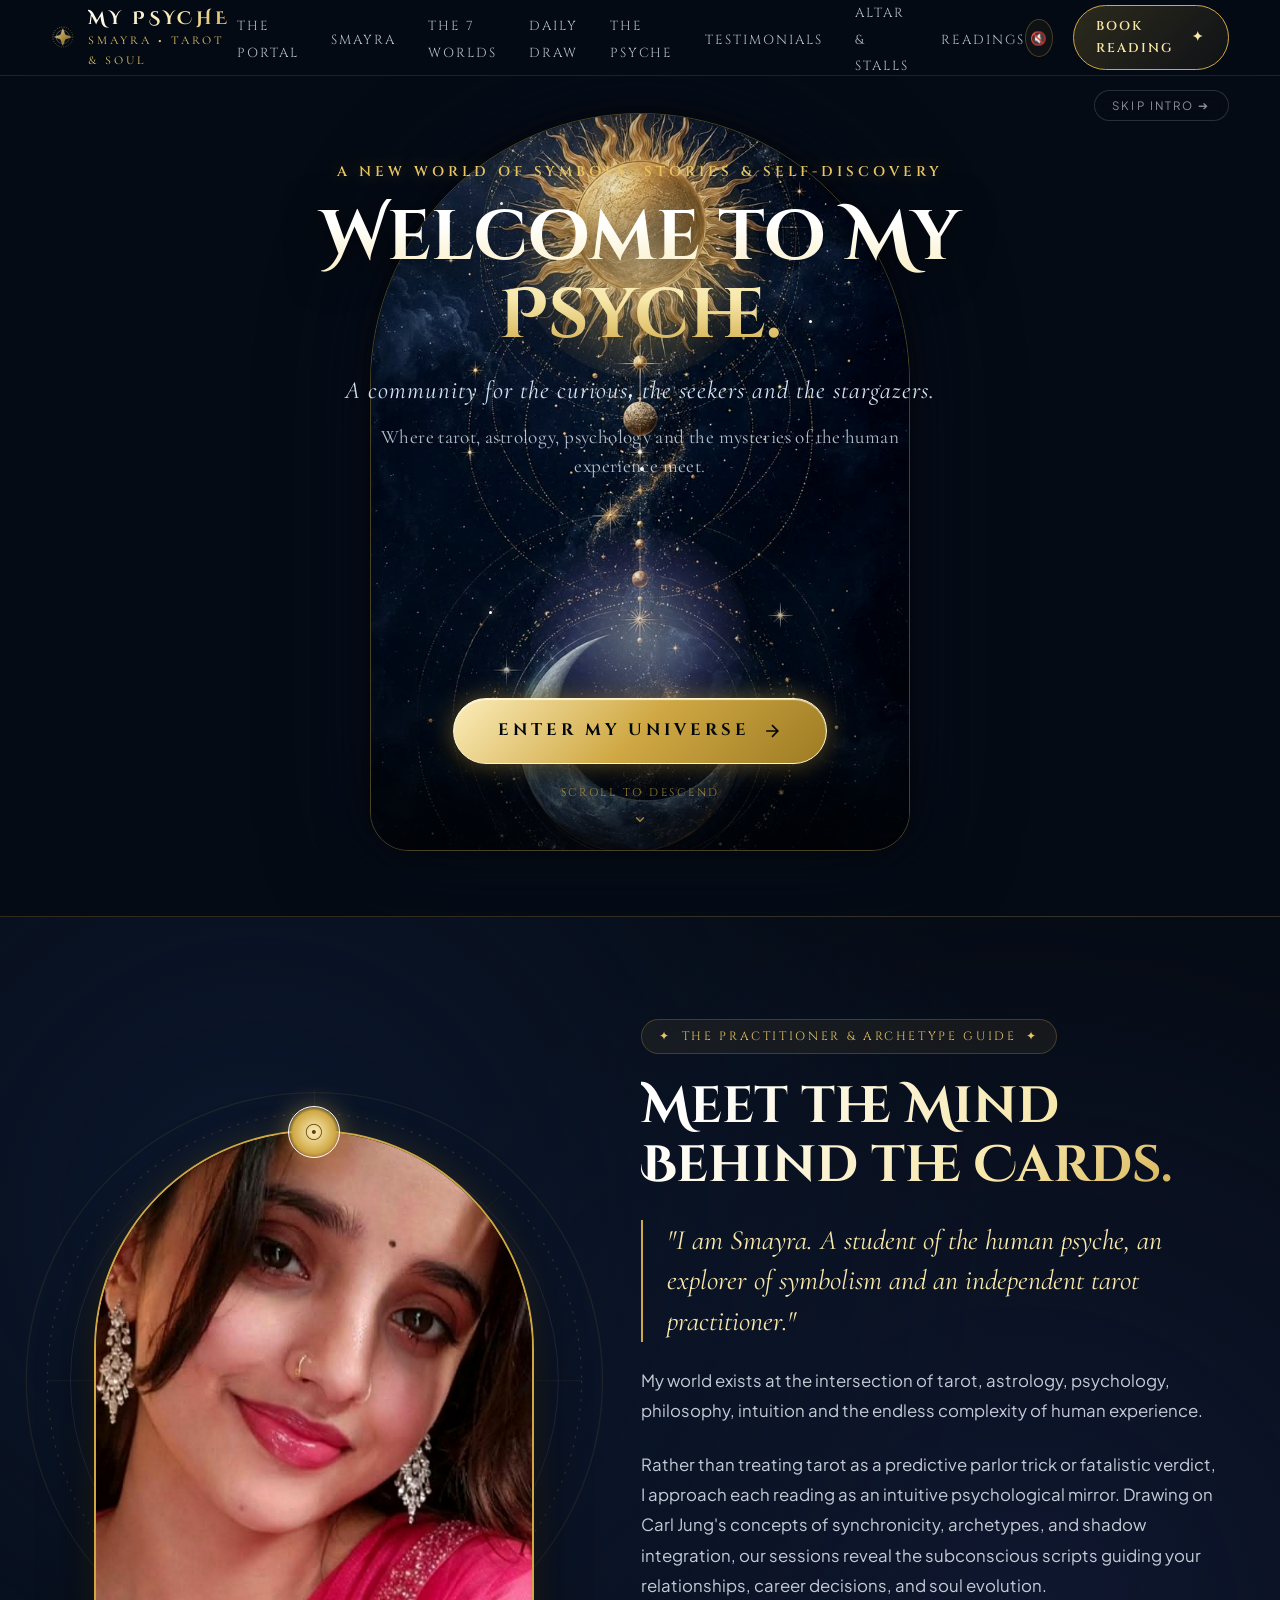
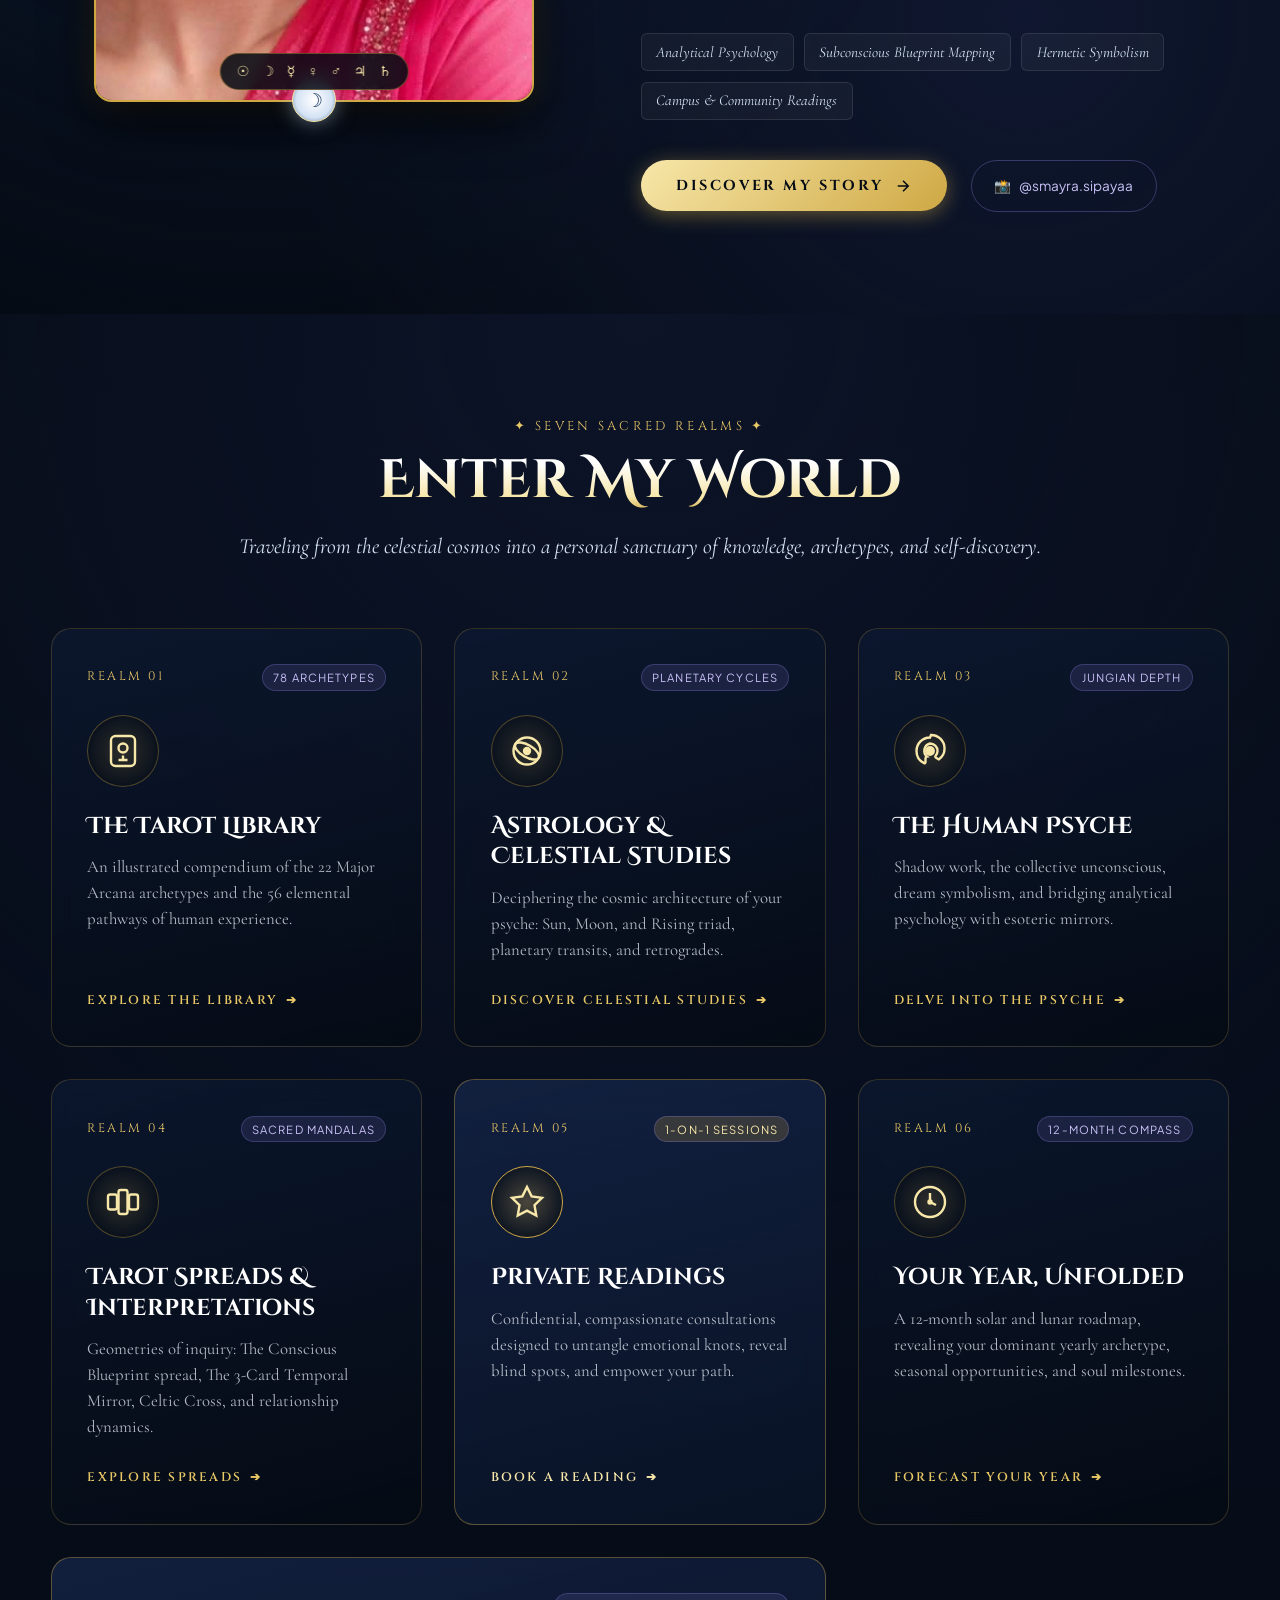
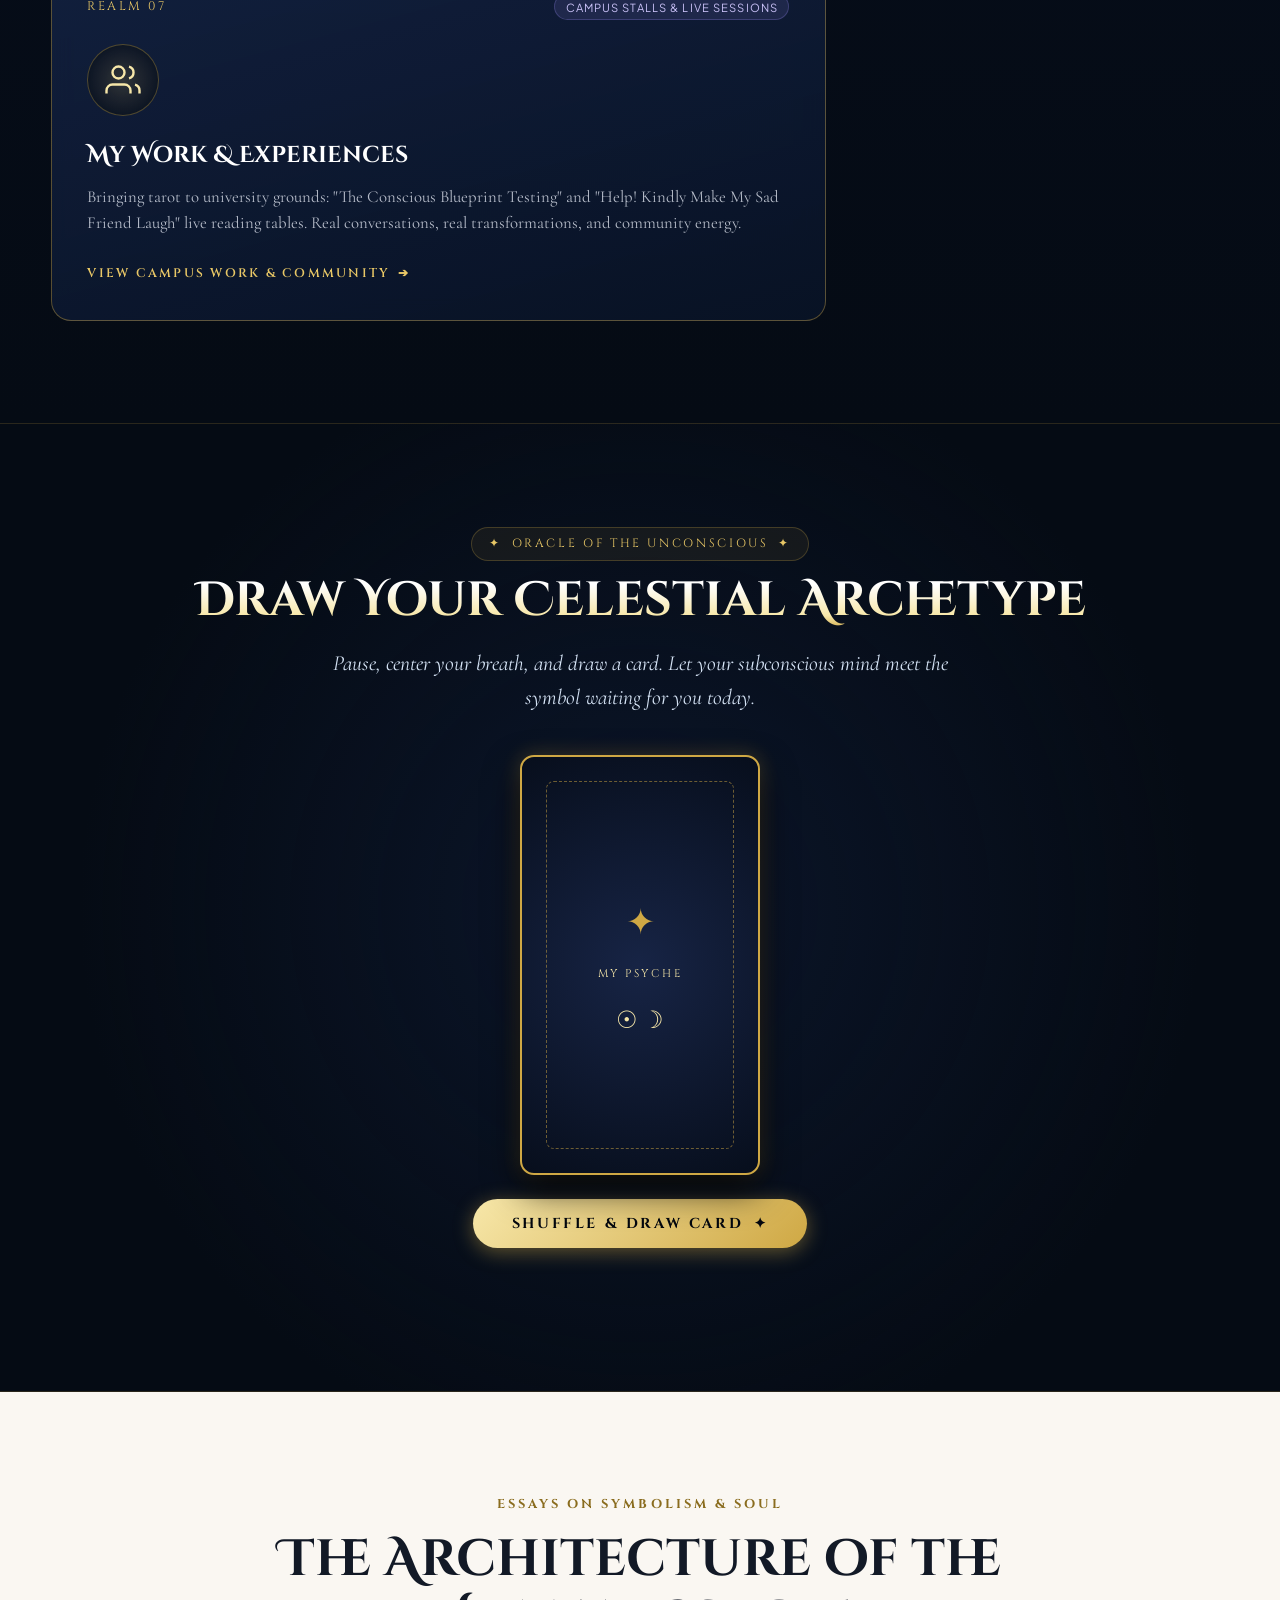
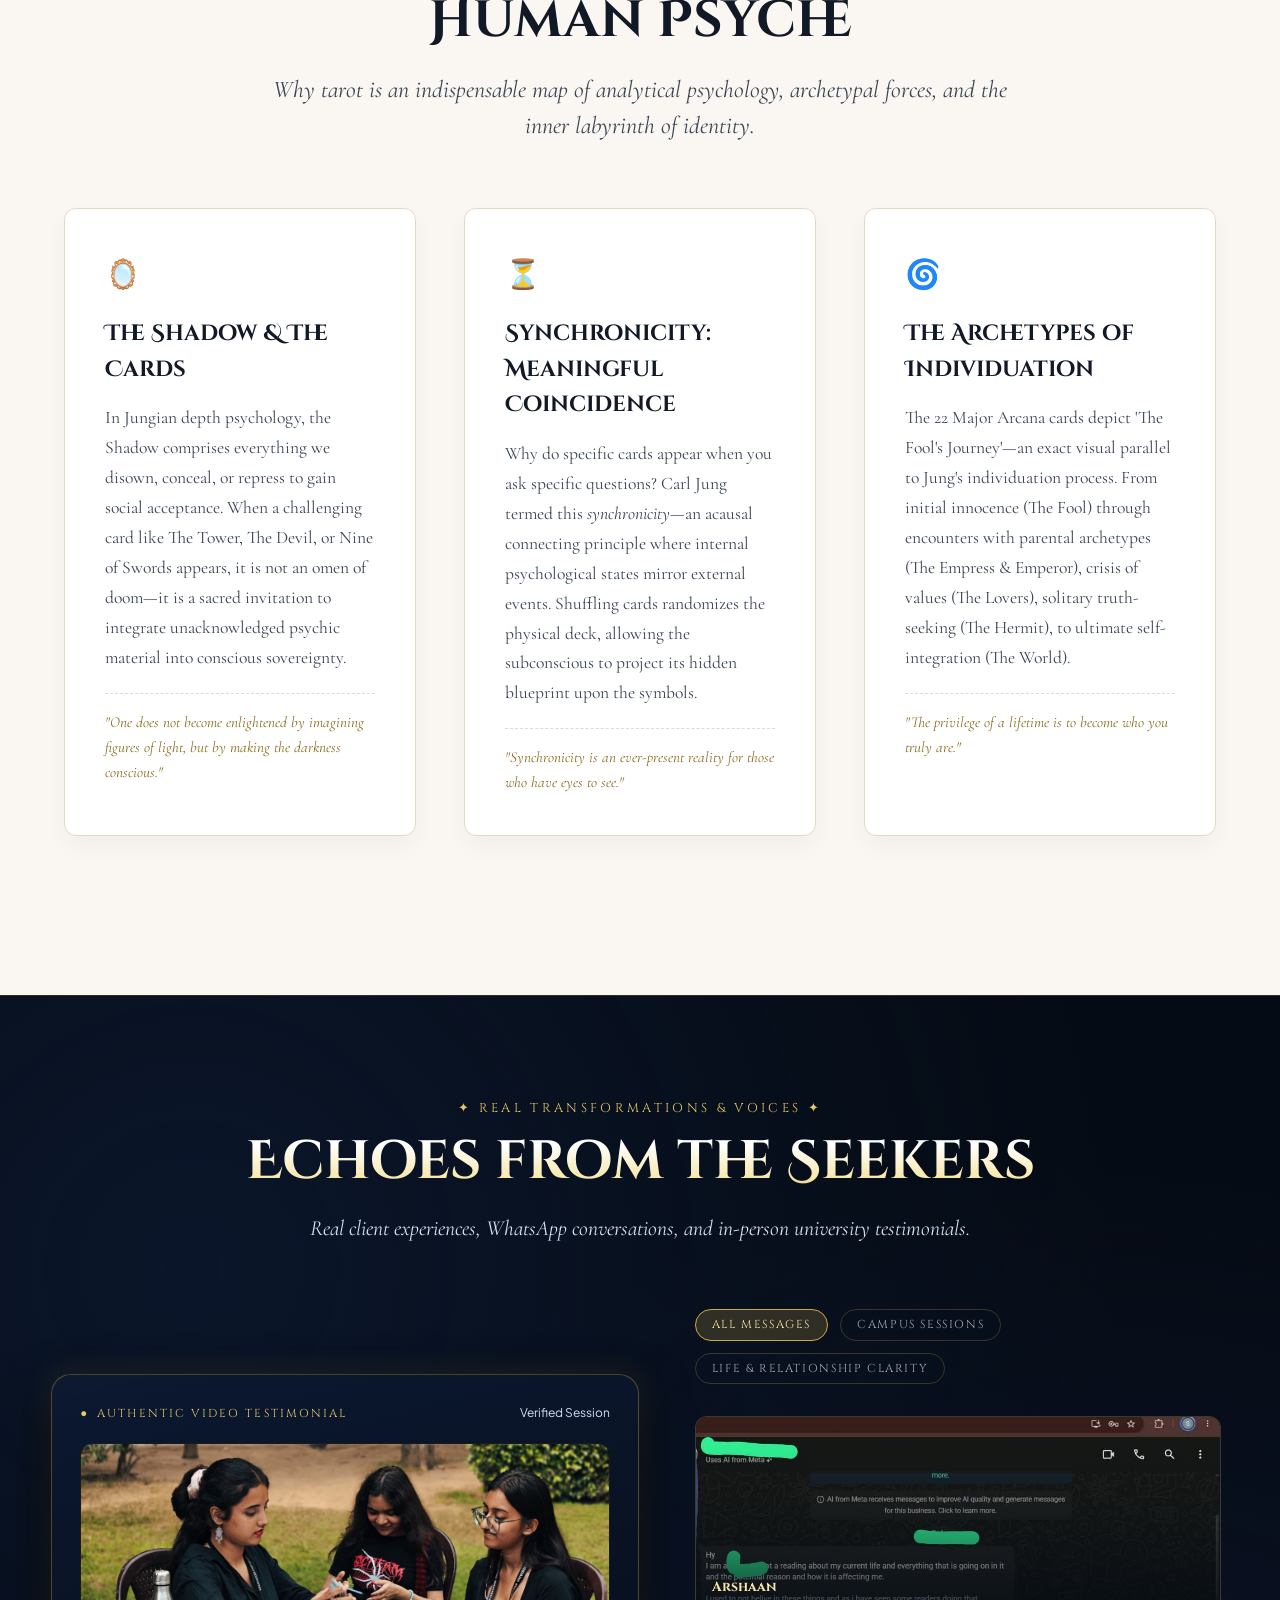
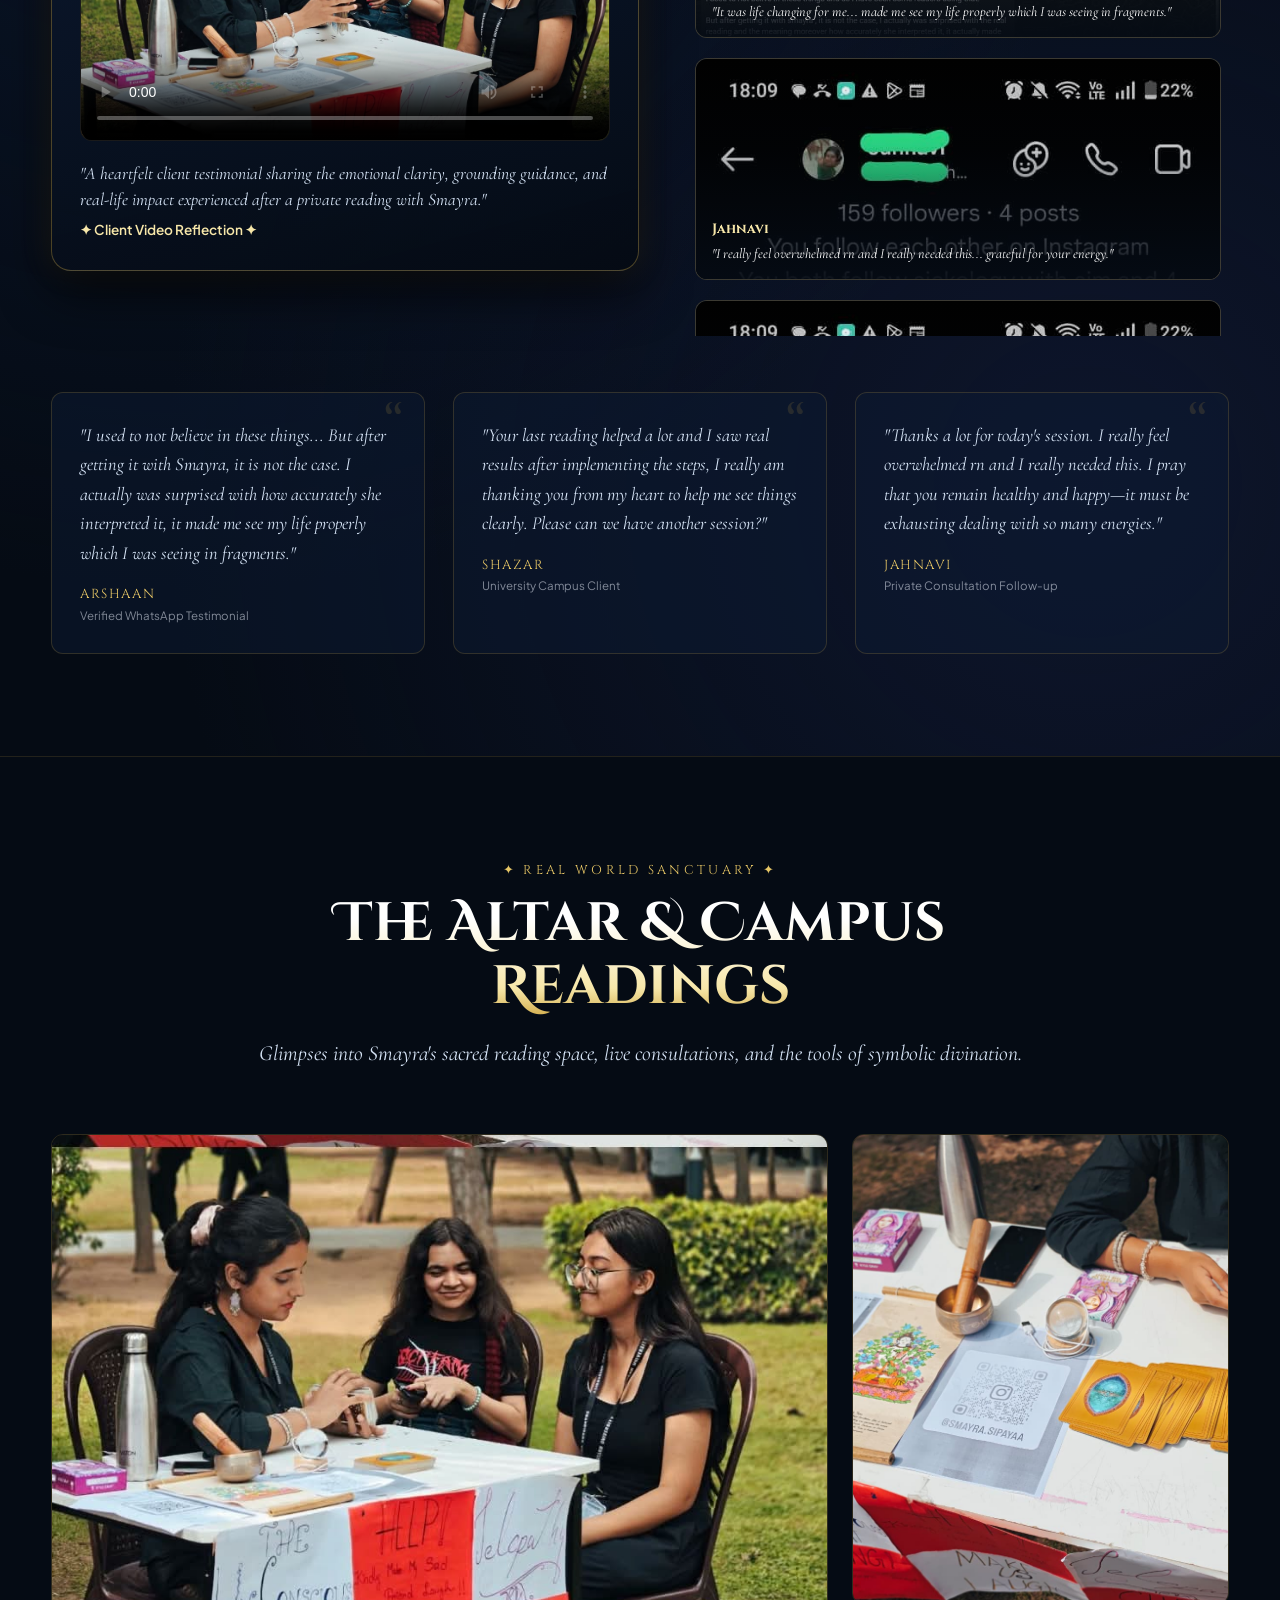
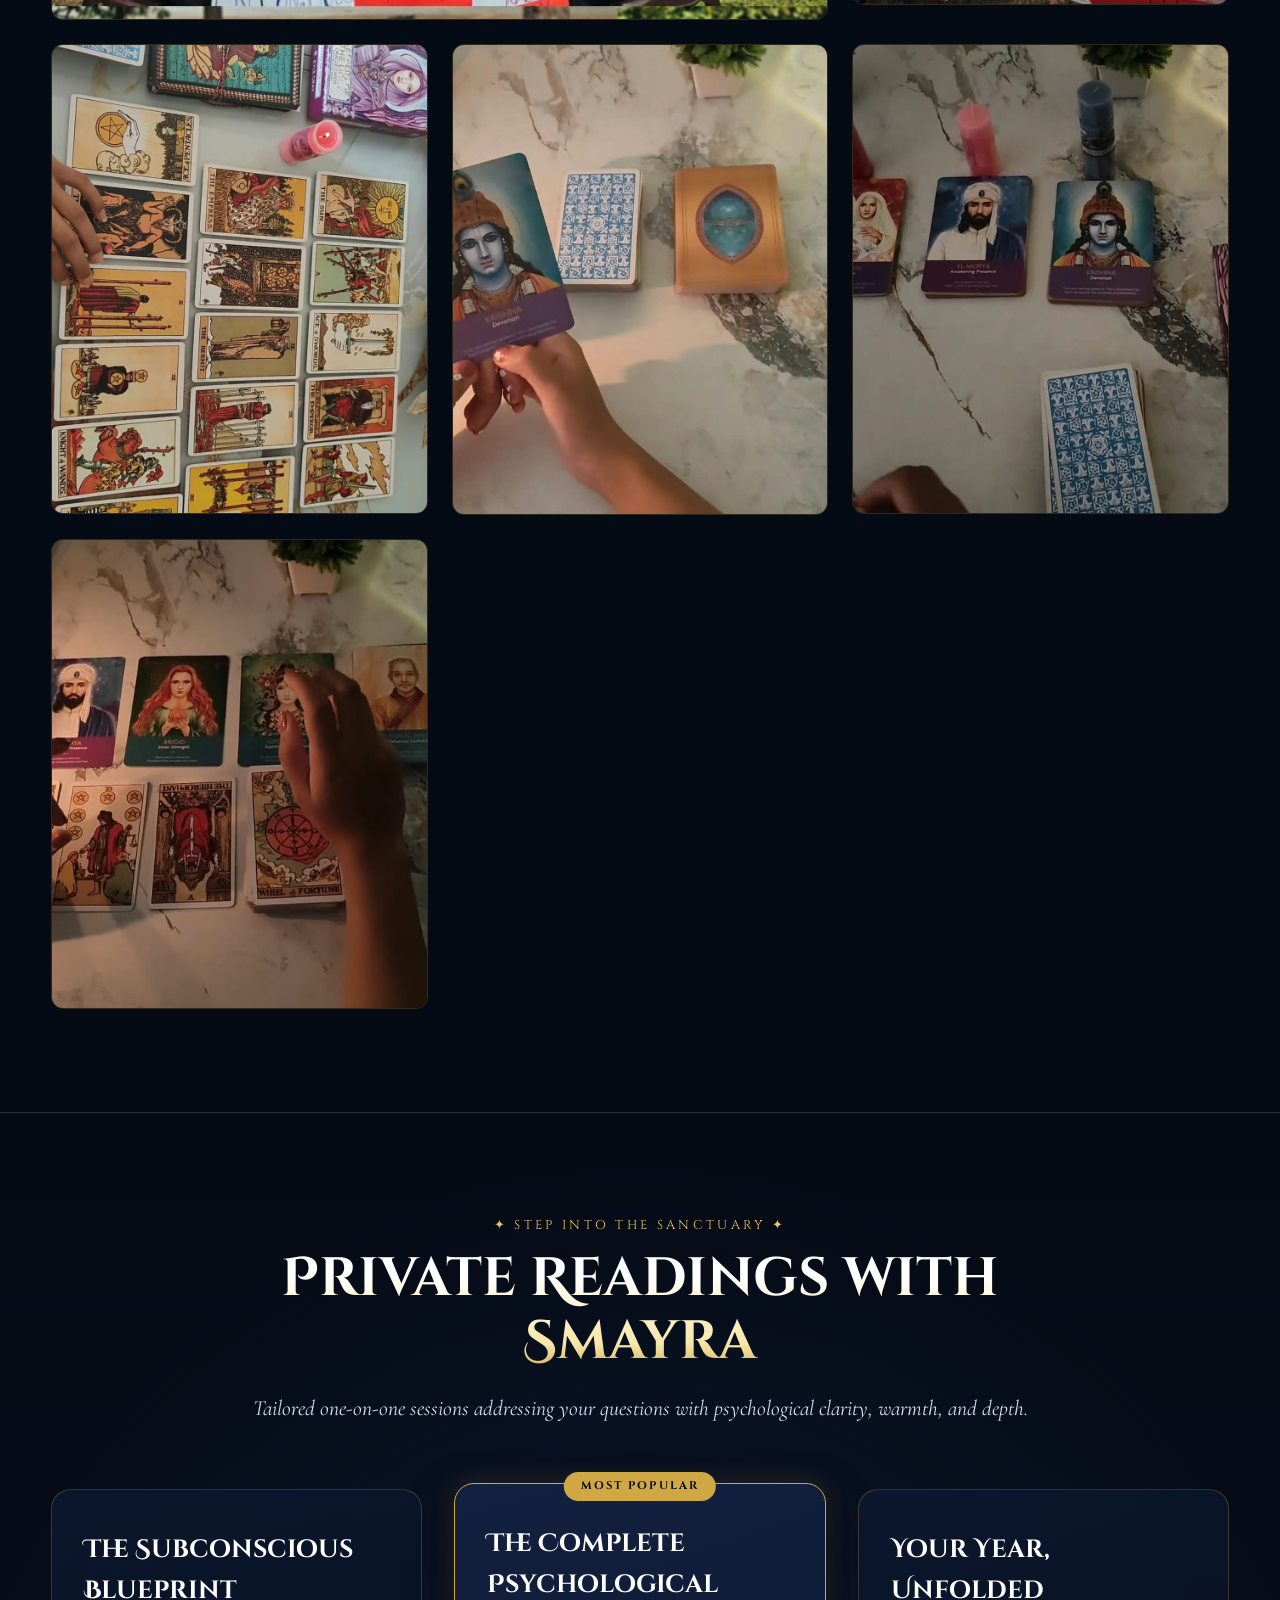
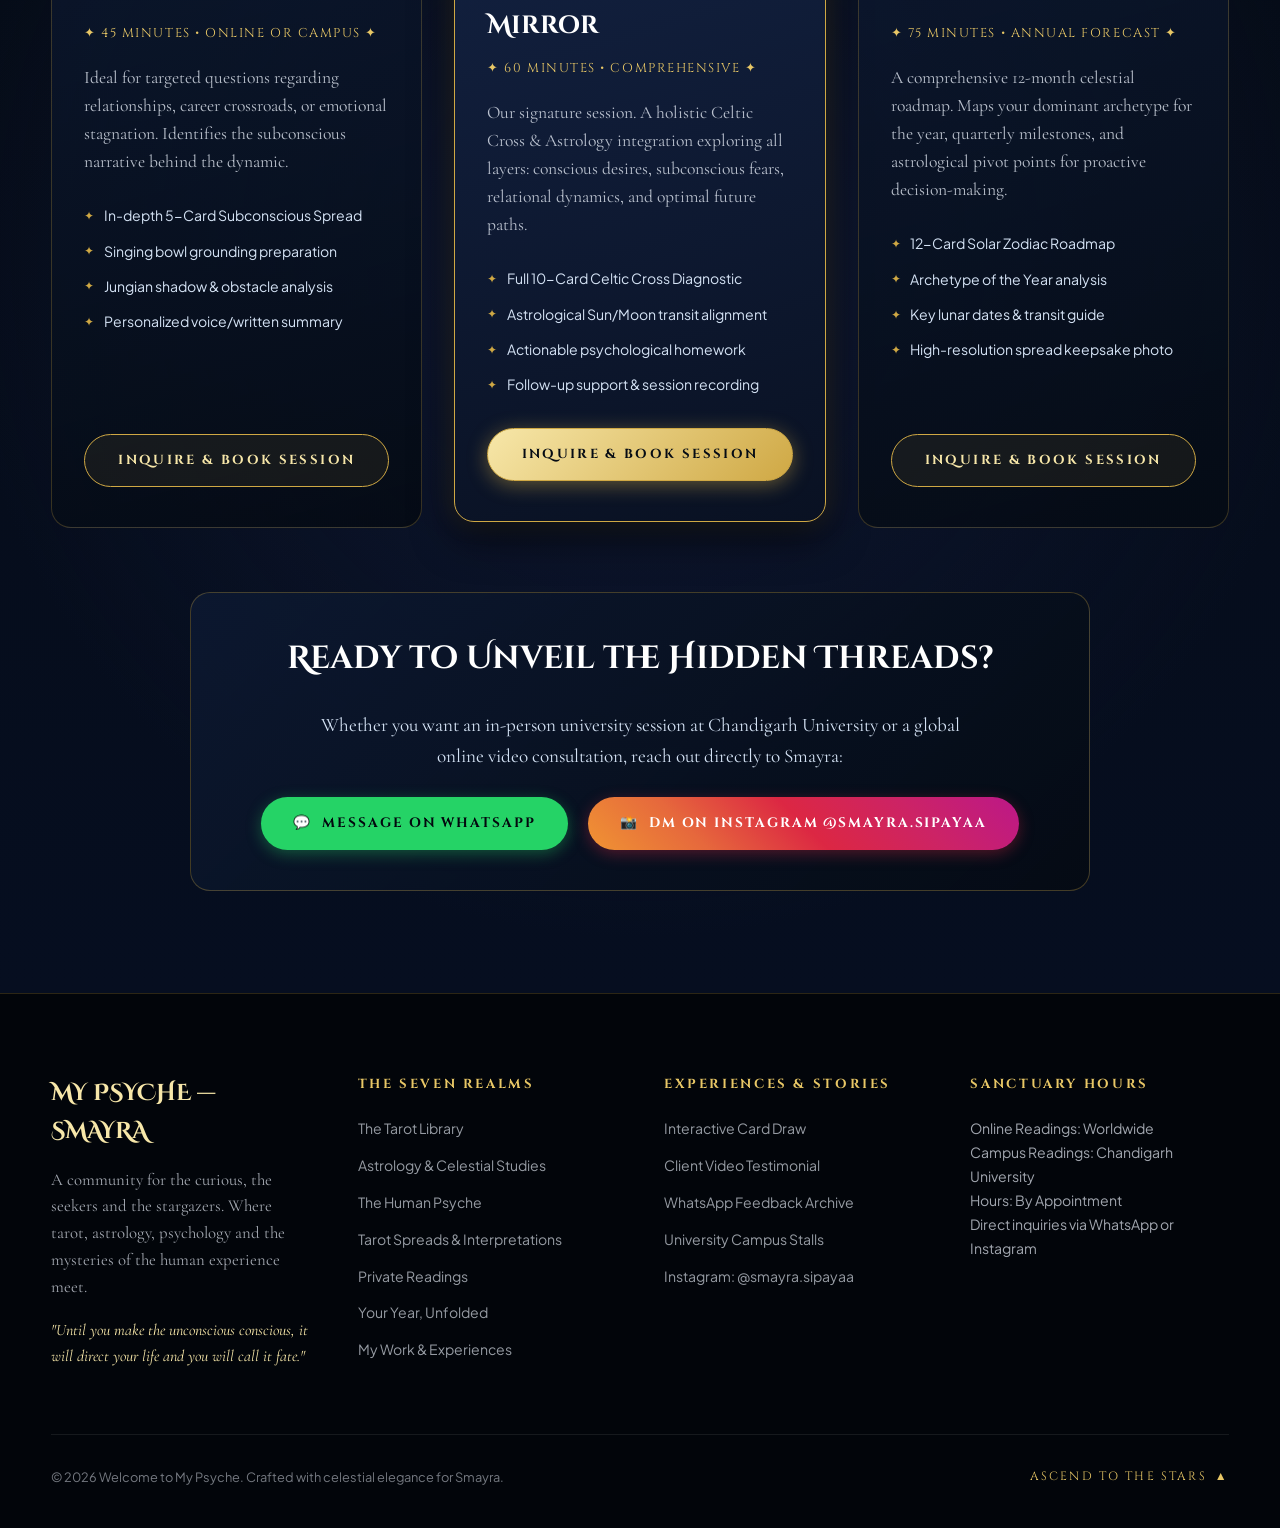
==== index.html @ 0dec615c "feat: Welcome to My Psyche - Cinematic celestial opening & practitioner universe for Smayra" ====
<!DOCTYPE html>
<html lang="en">
<head>
  <meta charset="UTF-8">
  <meta name="viewport" content="width=device-width, initial-scale=1.0">
  <title>Welcome to My Psyche — Smayra | Tarot, Astrology & The Human Experience</title>
  <meta name="description" content="A new world of symbols, stories & self-discovery. Where tarot, astrology, psychology and the mysteries of the human experience meet. Meet Smayra, independent tarot practitioner.">
  <link rel="icon" type="image/jfif" href="assets/images/celestial-portal.jfif">
  <link rel="stylesheet" href="css/style.css">
</head>
<body>

  <!-- Background Canvas for Golden Stardust & Twinkling Stars -->
  <canvas id="celestial-canvas"></canvas>

  <!-- Ambient Cosmic Vignette Layer -->
  <div class="cosmic-vignette"></div>

  <!-- Floating Celestial Navigation -->
  <header class="celestial-navbar">
    <a href="#celestial-portal" class="brand-link" aria-label="Welcome to My Psyche home">
      <svg class="brand-glyph" viewBox="0 0 100 100" fill="none" stroke="currentColor">
        <circle cx="50" cy="50" r="42" stroke="url(#goldGradient)" stroke-width="2" stroke-dasharray="4 6"/>
        <circle cx="50" cy="50" r="28" stroke="url(#goldGradient)" stroke-width="1.5"/>
        <polygon points="50,14 60,40 86,50 60,60 50,86 40,60 14,50 40,40" fill="url(#goldGradient)" opacity="0.85"/>
        <defs>
          <linearGradient id="goldGradient" x1="0%" y1="0%" x2="100%" y2="100%">
            <stop offset="0%" stop-color="#fff5cc"/>
            <stop offset="50%" stop-color="#cfa844"/>
            <stop offset="100%" stop-color="#8a6c1e"/>
          </linearGradient>
        </defs>
      </svg>
      <div class="brand-text">
        <span class="brand-title">MY PSYCHE</span>
        <span class="brand-subtitle">Smayra • Tarot & Soul</span>
      </div>
    </a>

    <nav aria-label="Main Navigation">
      <ul class="nav-menu">
        <li><a href="#celestial-portal" class="nav-link">The Portal</a></li>
        <li><a href="#meet-practitioner" class="nav-link">Smayra</a></li>
        <li><a href="#enter-my-world" class="nav-link">The 7 Worlds</a></li>
        <li><a href="#daily-draw" class="nav-link">Daily Draw</a></li>
        <li><a href="#psyche-editorial" class="nav-link">The Psyche</a></li>
        <li><a href="#testimonials" class="nav-link">Testimonials</a></li>
        <li><a href="#altar-experiences" class="nav-link">Altar & Stalls</a></li>
        <li><a href="#booking-sanctum" class="nav-link">Readings</a></li>
      </ul>
    </nav>

    <div class="nav-actions">
      <!-- Ambient Soundscape Generator Toggle -->
      <button class="sound-toggle-btn" aria-label="Toggle celestial audio drone" title="Play celestial ambience">
        🔇
      </button>

      <!-- Booking CTA -->
      <a href="#booking-sanctum" class="nav-cta-btn">
        <span>Book Reading</span>
        <span>✦</span>
      </a>

      <!-- Mobile Hamburger Toggle -->
      <button class="mobile-menu-toggle" aria-label="Toggle navigation menu">
        ☰
      </button>
    </div>
  </header>

  <main>
    <!-- =======================================================================
         SCENE 1 — THE CELESTIAL PORTAL
         Cinematic celestial opening using the exact uploaded reference artwork
         ======================================================================= -->
    <section id="celestial-portal" class="scene-portal-section" aria-label="Scene 1: The Celestial Portal">
      
      <!-- Skip Intro Option for Accessibility & Fast Navigation -->
      <button class="skip-intro-btn" id="skip-intro-btn">Skip Intro ➔</button>

      <div class="portal-stage">
        <!-- The Exact Uploaded Reference Artwork Container with Parallax & Subtle Depth -->
        <div class="portal-visual-wrap" id="portal-visual-wrap">
          <img 
            src="assets/images/celestial-portal.jfif" 
            alt="Celestial Portal — Golden Sun, Planetary Alignment, Crescent Moon and Navy Starfield" 
            class="portal-artwork-img"
            loading="eager"
            fetchpriority="high"
          >

          <!-- Seamless Edge Blending -->
          <div class="portal-artwork-overlay"></div>

          <!-- Subtle Animated Sun Breathing Effect (Mapped precisely to Sun coordinate) -->
          <div class="portal-sun-glow" aria-hidden="true"></div>
          <div class="portal-sun-rays" aria-hidden="true"></div>

          <!-- Subtle Animated Silvery Crescent Moon Glow (Mapped precisely to Moon coordinate) -->
          <div class="portal-moon-glow" aria-hidden="true"></div>

          <!-- Delicate Sacred Orbital Coordinate Circles Gradually Emerging -->
          <svg class="portal-orbitals-svg" viewBox="0 0 600 1000" fill="none" aria-hidden="true">
            <circle cx="300" cy="200" r="140" class="orbital-ring ring-1" />
            <circle cx="300" cy="200" r="175" class="orbital-ring ring-2" />
            <circle cx="300" cy="500" r="180" class="orbital-ring ring-3" />
            <circle cx="300" cy="740" r="135" class="orbital-ring ring-1" />
            <circle cx="300" cy="740" r="160" class="orbital-ring ring-2" />
            <!-- Central Planetary Alignment Axis -->
            <line x1="300" y1="50" x2="300" y2="920" stroke="rgba(207, 168, 68, 0.2)" stroke-width="0.8" stroke-dasharray="3 7" />
          </svg>

          <!-- Sparkling Star Glints along Axis -->
          <span class="star-glint g1" aria-hidden="true"></span>
          <span class="star-glint g2" aria-hidden="true"></span>
          <span class="star-glint g3" aria-hidden="true"></span>
          <span class="star-glint g4" aria-hidden="true"></span>
          <span class="star-glint g5" aria-hidden="true"></span>
          <span class="star-glint g6" aria-hidden="true"></span>
        </div>

        <!-- Cinematic Text Animation Overlay -->
        <div class="portal-content-overlay">
          <div class="portal-top-group">
            <p class="portal-eyebrow">A NEW WORLD OF SYMBOLS, STORIES & SELF-DISCOVERY</p>
            <h1 class="portal-heading">Welcome to My Psyche.</h1>
            <p class="portal-subheading">A community for the curious, the seekers and the stargazers.</p>
            <p class="portal-description">
              Where tarot, astrology, psychology and the mysteries of the human experience meet.
            </p>
          </div>

          <div class="portal-bottom-group">
            <a href="#meet-practitioner" class="enter-universe-btn" id="enter-universe-cta">
              <span>ENTER MY UNIVERSE</span>
              <svg width="20" height="20" viewBox="0 0 24 24" fill="none" stroke="currentColor" stroke-width="2">
                <path d="M5 12h14M12 5l7 7-7 7"/>
              </svg>
            </a>

            <!-- Subtle Scroll Cue -->
            <a href="#meet-practitioner" class="scroll-entrance-cue" aria-label="Scroll to descend">
              <span>Scroll to Descend</span>
              <svg class="scroll-chevron-anim" viewBox="0 0 24 24" fill="none" stroke="currentColor" stroke-width="2">
                <path d="M7 10l5 5 5-5"/>
              </svg>
            </a>
          </div>
        </div>
      </div>
    </section>

    <!-- =======================================================================
         SCENE 2 — MEET THE PRACTITIONER
         Ethereal editorial portrait composition using Smayra's actual photograph
         ======================================================================= -->
    <section id="meet-practitioner" class="scene-practitioner-section" aria-label="Scene 2: Meet the Practitioner">
      <div class="practitioner-container">
        
        <!-- Left Column: Editorial Portrait Framed with Astrological Elements -->
        <div class="practitioner-portrait-col">
          <div class="editorial-portrait-frame">
            
            <!-- Surrounding SVG Celestial Chart & Zodiac Constellations -->
            <svg class="portrait-celestial-chart" viewBox="0 0 500 600" fill="none" aria-hidden="true">
              <circle cx="250" cy="270" r="230" stroke="rgba(207, 168, 68, 0.3)" stroke-width="1" stroke-dasharray="2 6"/>
              <circle cx="250" cy="270" r="210" stroke="rgba(157, 141, 241, 0.25)" stroke-width="0.8"/>
              <circle cx="250" cy="270" r="248" stroke="rgba(207, 168, 68, 0.15)" stroke-width="1.2"/>
              <!-- Subtle zodiac radial rays -->
              <line x1="250" y1="20" x2="250" y2="520" stroke="rgba(207, 168, 68, 0.2)" stroke-width="0.5"/>
              <line x1="20" y1="270" x2="480" y2="270" stroke="rgba(207, 168, 68, 0.2)" stroke-width="0.5"/>
              <line x1="87" y1="107" x2="413" y2="433" stroke="rgba(207, 168, 68, 0.15)" stroke-width="0.5"/>
              <line x1="87" y1="433" x2="413" y2="107" stroke="rgba(207, 168, 68, 0.15)" stroke-width="0.5"/>
            </svg>

            <!-- Antique Gold Arch Framing Smayra's Authentic Photo -->
            <div class="portrait-inner-arch">
              <img 
                src="assets/images/smayra-portrait.jpeg" 
                alt="Smayra — Independent Tarot Practitioner and Student of the Human Psyche" 
                class="practitioner-actual-img"
              >
            </div>

            <!-- Apex Sun & Base Moon Medallions -->
            <div class="portrait-framing-accent accent-apex-sun" title="Solar Consciousness" aria-hidden="true">
              <span style="font-size: 1.4rem; color: #5c430e;">☉</span>
            </div>
            <div class="portrait-framing-accent accent-base-moon" title="Lunar Intuition" aria-hidden="true">
              <span style="font-size: 1.2rem; color: #1e3a5f;">☽</span>
            </div>

            <!-- Golden Planetary Glyphs -->
            <div class="planetary-glyphs-floating" aria-label="Planetary Glyphs: Sun, Moon, Mercury, Venus, Mars, Jupiter, Saturn">
              <span title="Sun">☉</span>
              <span title="Moon">☽</span>
              <span title="Mercury">☿</span>
              <span title="Venus">♀</span>
              <span title="Mars">♂</span>
              <span title="Jupiter">♃</span>
              <span title="Saturn">♄</span>
            </div>
          </div>
        </div>

        <!-- Right Column: Editorial Typography & Practitioner Introduction -->
        <div class="practitioner-content-col">
          <div class="editorial-badge">
            <span>✦</span>
            <span>THE PRACTITIONER & ARCHETYPE GUIDE</span>
            <span>✦</span>
          </div>

          <h2 class="practitioner-heading">Meet the Mind Behind the Cards.</h2>

          <p class="practitioner-intro-lead">
            "I am Smayra. A student of the human psyche, an explorer of symbolism and an independent tarot practitioner."
          </p>

          <p class="practitioner-body-text">
            My world exists at the intersection of tarot, astrology, psychology, philosophy, intuition and the endless complexity of human experience.
          </p>

          <p class="practitioner-body-text">
            Rather than treating tarot as a predictive parlor trick or fatalistic verdict, I approach each reading as an intuitive psychological mirror. Drawing on Carl Jung's concepts of synchronicity, archetypes, and shadow integration, our sessions reveal the subconscious scripts guiding your relationships, career decisions, and soul evolution.
          </p>

          <div class="practitioner-tags-wrap">
            <span class="practitioner-tag">Analytical Psychology</span>
            <span class="practitioner-tag">Subconscious Blueprint Mapping</span>
            <span class="practitioner-tag">Hermetic Symbolism</span>
            <span class="practitioner-tag">Campus & Community Readings</span>
          </div>

          <div class="practitioner-actions">
            <button class="discover-story-btn">
              <span>Discover My Story</span>
              <svg width="18" height="18" viewBox="0 0 24 24" fill="none" stroke="currentColor" stroke-width="2">
                <path d="M5 12h14M12 5l7 7-7 7"/>
              </svg>
            </button>

            <a href="https://instagram.com/smayra.sipayaa" target="_blank" rel="noopener noreferrer" class="instagram-handle-btn">
              <span>📸</span>
              <span>@smayra.sipayaa</span>
            </a>
          </div>
        </div>

      </div>
    </section>

    <!-- =======================================================================
         SCENE 3 — ENTER MY WORLD
         The 7 Illustrated Celestial Destinations
         ======================================================================= -->
    <section id="enter-my-world" class="scene-world-section" aria-label="Scene 3: Enter My World">
      <div class="section-header-cosmic">
        <p class="section-eyebrow">✦ SEVEN SACRED REALMS ✦</p>
        <h2 class="section-heading-cosmic">Enter My World</h2>
        <p class="section-subtext-cosmic">
          Traveling from the celestial cosmos into a personal sanctuary of knowledge, archetypes, and self-discovery.
        </p>
      </div>

      <!-- The 7 Destinations Grid -->
      <div class="destinations-grid">
        
        <!-- Destination 1: The Tarot Library -->
        <article class="destination-card" data-destination-key="library">
          <div class="dest-top-meta">
            <span class="dest-number">REALM 01</span>
            <span class="dest-badge">78 Archetypes</span>
          </div>
          <div class="dest-illustration-wrap">
            <svg width="36" height="36" viewBox="0 0 24 24" fill="none" stroke="currentColor" stroke-width="1.6">
              <rect x="4" y="2" width="16" height="20" rx="3"/>
              <circle cx="12" cy="10" r="3"/>
              <path d="M12 15v3"/>
              <path d="M9 18h6"/>
            </svg>
          </div>
          <h3 class="dest-title">The Tarot Library</h3>
          <p class="dest-desc">
            An illustrated compendium of the 22 Major Arcana archetypes and the 56 elemental pathways of human experience.
          </p>
          <span class="dest-link-btn">
            <span>Explore the Library</span>
            <span>➔</span>
          </span>
        </article>

        <!-- Destination 2: Astrology and Celestial Studies -->
        <article class="destination-card" data-destination-key="astrology">
          <div class="dest-top-meta">
            <span class="dest-number">REALM 02</span>
            <span class="dest-badge">Planetary Cycles</span>
          </div>
          <div class="dest-illustration-wrap">
            <svg width="36" height="36" viewBox="0 0 24 24" fill="none" stroke="currentColor" stroke-width="1.6">
              <circle cx="12" cy="12" r="9"/>
              <ellipse cx="12" cy="12" rx="9" ry="4" transform="rotate(30 12 12)"/>
              <circle cx="12" cy="12" r="2" fill="currentColor"/>
            </svg>
          </div>
          <h3 class="dest-title">Astrology & Celestial Studies</h3>
          <p class="dest-desc">
            Deciphering the cosmic architecture of your psyche: Sun, Moon, and Rising triad, planetary transits, and retrogrades.
          </p>
          <span class="dest-link-btn">
            <span>Discover Celestial Studies</span>
            <span>➔</span>
          </span>
        </article>

        <!-- Destination 3: The Human Psyche -->
        <article class="destination-card" data-destination-key="psyche">
          <div class="dest-top-meta">
            <span class="dest-number">REALM 03</span>
            <span class="dest-badge">Jungian Depth</span>
          </div>
          <div class="dest-illustration-wrap">
            <svg width="36" height="36" viewBox="0 0 24 24" fill="none" stroke="currentColor" stroke-width="1.6">
              <path d="M12 3a9 9 0 0 0-9 9c0 3.6 2.1 6.7 5.1 8.1.5.2.9-.2.9-.7v-2.5c0-.6.4-1.1 1-1.2A5 5 0 0 1 12 7a5 5 0 0 1 5 5c0 1.2-.5 2.3-1.2 3.1-.4.4-.3 1.1.2 1.4l1.8 1.1c2.4-1.6 3.9-4.3 3.9-7.3a9 9 0 0 0-9-9z"/>
              <circle cx="12" cy="12" r="2.5" fill="currentColor"/>
            </svg>
          </div>
          <h3 class="dest-title">The Human Psyche</h3>
          <p class="dest-desc">
            Shadow work, the collective unconscious, dream symbolism, and bridging analytical psychology with esoteric mirrors.
          </p>
          <span class="dest-link-btn">
            <span>Delve into the Psyche</span>
            <span>➔</span>
          </span>
        </article>

        <!-- Destination 4: Tarot Spreads and Interpretations -->
        <article class="destination-card" data-destination-key="spreads">
          <div class="dest-top-meta">
            <span class="dest-number">REALM 04</span>
            <span class="dest-badge">Sacred Mandalas</span>
          </div>
          <div class="dest-illustration-wrap">
            <svg width="36" height="36" viewBox="0 0 24 24" fill="none" stroke="currentColor" stroke-width="1.6">
              <rect x="2" y="7" width="6" height="10" rx="1.5"/>
              <rect x="9" y="4" width="6" height="16" rx="1.5"/>
              <rect x="16" y="7" width="6" height="10" rx="1.5"/>
            </svg>
          </div>
          <h3 class="dest-title">Tarot Spreads & Interpretations</h3>
          <p class="dest-desc">
            Geometries of inquiry: The Conscious Blueprint spread, The 3-Card Temporal Mirror, Celtic Cross, and relationship dynamics.
          </p>
          <span class="dest-link-btn">
            <span>Explore Spreads</span>
            <span>➔</span>
          </span>
        </article>

        <!-- Destination 5: Private Readings -->
        <article class="destination-card featured-dest" data-destination-key="readings">
          <div class="dest-top-meta">
            <span class="dest-number">REALM 05</span>
            <span class="dest-badge" style="background: rgba(207, 168, 68, 0.2); color: var(--color-gold-light);">1-on-1 Sessions</span>
          </div>
          <div class="dest-illustration-wrap" style="border-color: var(--color-gold); background: radial-gradient(circle, rgba(207, 168, 68, 0.3) 0%, rgba(5, 11, 20, 0.7) 80%);">
            <svg width="36" height="36" viewBox="0 0 24 24" fill="none" stroke="currentColor" stroke-width="1.6">
              <path d="M12 2l3.09 6.26L22 9.27l-5 4.87 1.18 6.88L12 17.77l-6.18 3.25L7 14.14 2 9.27l6.91-1.01L12 2z"/>
            </svg>
          </div>
          <h3 class="dest-title">Private Readings</h3>
          <p class="dest-desc">
            Confidential, compassionate consultations designed to untangle emotional knots, reveal blind spots, and empower your path.
          </p>
          <span class="dest-link-btn" style="color: var(--color-gold-light);">
            <span>Book a Reading</span>
            <span>➔</span>
          </span>
        </article>

        <!-- Destination 6: Your Year, Unfolded -->
        <article class="destination-card" data-destination-key="year">
          <div class="dest-top-meta">
            <span class="dest-number">REALM 06</span>
            <span class="dest-badge">12-Month Compass</span>
          </div>
          <div class="dest-illustration-wrap">
            <svg width="36" height="36" viewBox="0 0 24 24" fill="none" stroke="currentColor" stroke-width="1.6">
              <circle cx="12" cy="12" r="10"/>
              <path d="M12 6v6l4 2"/>
              <circle cx="12" cy="12" r="1" fill="currentColor"/>
            </svg>
          </div>
          <h3 class="dest-title">Your Year, Unfolded</h3>
          <p class="dest-desc">
            A 12-month solar and lunar roadmap, revealing your dominant yearly archetype, seasonal opportunities, and soul milestones.
          </p>
          <span class="dest-link-btn">
            <span>Forecast Your Year</span>
            <span>➔</span>
          </span>
        </article>

        <!-- Destination 7: My Work and Experiences -->
        <article class="destination-card featured-dest featured-dest-wide" data-destination-key="experiences">
          <div class="dest-top-meta">
            <span class="dest-number">REALM 07</span>
            <span class="dest-badge">Campus Stalls & Live Sessions</span>
          </div>
          <div class="dest-illustration-wrap">
            <svg width="36" height="36" viewBox="0 0 24 24" fill="none" stroke="currentColor" stroke-width="1.6">
              <path d="M17 21v-2a4 4 0 0 0-4-4H5a4 4 0 0 0-4 4v2"/>
              <circle cx="9" cy="7" r="4"/>
              <path d="M23 21v-2a4 4 0 0 0-3-3.87"/>
              <path d="M16 3.13a4 4 0 0 1 0 7.75"/>
            </svg>
          </div>
          <h3 class="dest-title">My Work & Experiences</h3>
          <p class="dest-desc">
            Bringing tarot to university grounds: "The Conscious Blueprint Testing" and "Help! Kindly Make My Sad Friend Laugh" live reading tables. Real conversations, real transformations, and community energy.
          </p>
          <span class="dest-link-btn">
            <span>View Campus Work & Community</span>
            <span>➔</span>
          </span>
        </article>

      </div>
    </section>

    <!-- =======================================================================
         INTERACTIVE FEATURE: "DRAW YOUR CELESTIAL ARCHETYPE"
         Interactive 3D Card Draw Experience
         ======================================================================= -->
    <section id="daily-draw" class="card-draw-section" aria-label="Interactive Card Draw">
      <div class="draw-container">
        <div class="editorial-badge" style="margin-bottom: 0.75rem;">
          <span>✦</span>
          <span>ORACLE OF THE UNCONSCIOUS</span>
          <span>✦</span>
        </div>

        <h2 class="section-heading-cosmic" style="font-size: clamp(2rem, 3.8vw, 3rem);">
          Draw Your Celestial Archetype
        </h2>

        <p class="section-subtext-cosmic" style="max-width: 650px;">
          Pause, center your breath, and draw a card. Let your subconscious mind meet the symbol waiting for you today.
        </p>

        <div class="deck-altar-interactive">
          <div class="tarot-card-flipper" title="Click to draw and flip your card">
            <div class="tarot-card-inner">
              <!-- Card Back -->
              <div class="tarot-card-back">
                <div class="card-back-pattern">
                  <span style="font-size: 2.2rem; color: var(--color-gold);">✦</span>
                  <span style="font-family: var(--font-serif); font-size: 0.7rem; letter-spacing: 0.22em; color: var(--color-gold-light);">MY PSYCHE</span>
                  <span style="font-size: 1.5rem; color: var(--color-gold-light);">☉ ☽</span>
                </div>
              </div>

              <!-- Card Front -->
              <div class="tarot-card-front">
                <div class="drawn-card-header">MAJOR ARCANA</div>
                <div class="drawn-card-glyph">☉</div>
                <div>
                  <div class="drawn-card-name">The Sun</div>
                  <div class="drawn-card-archetype">Vital Awakening</div>
                </div>
              </div>
            </div>
          </div>

          <button class="draw-btn-trigger">
            <span>Shuffle & Draw Card</span>
            <span>✦</span>
          </button>

          <!-- Dynamic Reading Result Box -->
          <div class="card-reading-result">
            <h3 class="reading-archetype-title">The Sun: The Conscious Awakening</h3>
            <p class="reading-body-text">
              The Sun illuminates what was once obscured in subconscious shadows. It signals that your clarity is returning, your personal truth is solidifying, and the fragmented pieces of your journey are aligning into integrated confidence.
            </p>
            <p class="reading-prompt-action">
              <strong>Reflective Inquiry:</strong> Where have you been withholding your natural warmth or doubtfully dimming your inner light?
            </p>
          </div>
        </div>
      </div>
    </section>

    <!-- =======================================================================
         EDITORIAL SECTION: THE HUMAN PSYCHE & JUNGIAN ESSAYS
         Contrast Section: Moonlit Ivory & Champagne Editorial Aesthetics
         ======================================================================= -->
    <section id="psyche-editorial" class="editorial-psyche-section" aria-label="Editorial: The Human Psyche">
      <div class="editorial-container">
        
        <header class="editorial-header">
          <p class="editorial-kicker">ESSAYS ON SYMBOLISM & SOUL</p>
          <h2 class="editorial-title">The Architecture of the Human Psyche</h2>
          <p class="editorial-sublead">
            Why tarot is an indispensable map of analytical psychology, archetypal forces, and the inner labyrinth of identity.
          </p>
        </header>

        <div class="editorial-columns">
          
          <!-- Essay 1 -->
          <article class="editorial-essay-card">
            <div class="essay-icon">🪞</div>
            <h3 class="essay-title">The Shadow & The Cards</h3>
            <p class="essay-body">
              In Jungian depth psychology, the Shadow comprises everything we disown, conceal, or repress to gain social acceptance. When a challenging card like The Tower, The Devil, or Nine of Swords appears, it is not an omen of doom—it is a sacred invitation to integrate unacknowledged psychic material into conscious sovereignty.
            </p>
            <p class="essay-quote">
              "One does not become enlightened by imagining figures of light, but by making the darkness conscious."
            </p>
          </article>

          <!-- Essay 2 -->
          <article class="editorial-essay-card">
            <div class="essay-icon">⏳</div>
            <h3 class="essay-title">Synchronicity: Meaningful Coincidence</h3>
            <p class="essay-body">
              Why do specific cards appear when you ask specific questions? Carl Jung termed this <em>synchronicity</em>—an acausal connecting principle where internal psychological states mirror external events. Shuffling cards randomizes the physical deck, allowing the subconscious to project its hidden blueprint upon the symbols.
            </p>
            <p class="essay-quote">
              "Synchronicity is an ever-present reality for those who have eyes to see."
            </p>
          </article>

          <!-- Essay 3 -->
          <article class="editorial-essay-card">
            <div class="essay-icon">🌀</div>
            <h3 class="essay-title">The Archetypes of Individuation</h3>
            <p class="essay-body">
              The 22 Major Arcana cards depict 'The Fool's Journey'—an exact visual parallel to Jung's individuation process. From initial innocence (The Fool) through encounters with parental archetypes (The Empress & Emperor), crisis of values (The Lovers), solitary truth-seeking (The Hermit), to ultimate self-integration (The World).
            </p>
            <p class="essay-quote">
              "The privilege of a lifetime is to become who you truly are."
            </p>
          </article>

        </div>

      </div>
    </section>

    <!-- =======================================================================
         AUTHENTIC CLIENT TESTIMONIALS & VIDEO SANCTUARY
         Features client testimonial.mp4 and authentic WhatsApp screenshots
         ======================================================================= -->
    <section id="testimonials" class="testimonials-section" aria-label="Authentic Client Testimonials">
      
      <div class="section-header-cosmic">
        <p class="section-eyebrow">✦ REAL TRANSFORMATIONS & VOICES ✦</p>
        <h2 class="section-heading-cosmic">Echoes from the Seekers</h2>
        <p class="section-subtext-cosmic">
          Real client experiences, WhatsApp conversations, and in-person university testimonials.
        </p>
      </div>

      <div class="testimonials-showcase-grid">
        
        <!-- Left Column: High-End Video Testimonial Player -->
        <div class="video-testimonial-card">
          <div class="video-header-bar">
            <span class="video-badge">
              <span>●</span>
              <span>AUTHENTIC VIDEO TESTIMONIAL</span>
            </span>
            <span style="font-family: var(--font-sans); font-size: 0.75rem; color: var(--color-silver-moon);">Verified Session</span>
          </div>

          <div class="video-player-wrap">
            <video 
              controls 
              preload="metadata"
              poster="assets/altar/reading-campus-1.jpeg"
              aria-label="Client video testimonial for Smayra's tarot reading"
            >
              <source src="assets/video/client-testimonial.mp4" type="video/mp4">
              Your browser does not support the video tag.
            </video>
          </div>

          <p class="video-footer-caption">
            "A heartfelt client testimonial sharing the emotional clarity, grounding guidance, and real-life impact experienced after a private reading with Smayra."
          </p>
          <div class="video-author-name">✦ Client Video Reflection ✦</div>
        </div>

        <!-- Right Column: Interactive Testimonial Screenshot Showcase -->
        <div class="testimonials-gallery-col">
          <div class="testimonial-tabs-bar">
            <button class="test-tab-btn active">All Messages</button>
            <button class="test-tab-btn">Campus Sessions</button>
            <button class="test-tab-btn">Life & Relationship Clarity</button>
          </div>

          <div class="testimonial-screenshots-grid">
            
            <!-- Arshaan Testimonial Card -->
            <div class="screenshot-card" data-lightbox-src="assets/testimonials/testimonial-arshaan.jpeg" data-lightbox-caption="Arshaan: 'I used to not believe in these things... but after getting it with Smayra, she made me see my life properly which I was seeing in fragments. It was life changing for me.'">
              <img src="assets/testimonials/testimonial-arshaan.jpeg" alt="Testimonial screenshot from Arshaan" class="screenshot-img-thumb" loading="lazy">
              <div class="screenshot-card-overlay">
                <div class="ss-client-name">Arshaan</div>
                <div class="ss-client-quote">"It was life changing for me... made me see my life properly which I was seeing in fragments."</div>
              </div>
            </div>

            <!-- Jahnavi Testimonial Card -->
            <div class="screenshot-card" data-lightbox-src="assets/testimonials/testimonial-jahnavi.jpeg" data-lightbox-caption="Jahnavi: 'Hey thanks a lot for today's session. I really feel overwhelmed rn and I really needed this. It must be exhausting for you too dealing with so many energies.'">
              <img src="assets/testimonials/testimonial-jahnavi.jpeg" alt="Testimonial screenshot from Jahnavi" class="screenshot-img-thumb" loading="lazy">
              <div class="screenshot-card-overlay">
                <div class="ss-client-name">Jahnavi</div>
                <div class="ss-client-quote">"I really feel overwhelmed rn and I really needed this... grateful for your energy."</div>
              </div>
            </div>

            <!-- Drishti Testimonial Card -->
            <div class="screenshot-card" data-lightbox-src="assets/testimonials/testimonial-drishti.jpeg" data-lightbox-caption="Drishti: 'Heyy you did an excellent reading of ours today! Pls let me know whenever you'll be having a stall again.'">
              <img src="assets/testimonials/testimonial-drishti.jpeg" alt="Testimonial screenshot from Drishti" class="screenshot-img-thumb" loading="lazy">
              <div class="screenshot-card-overlay">
                <div class="ss-client-name">Drishti</div>
                <div class="ss-client-quote">"You did an excellent reading of ours today! Let me know when you have a stall again."</div>
              </div>
            </div>

            <!-- Results & Membership Request Testimonial Card -->
            <div class="screenshot-card" data-lightbox-src="assets/testimonials/testimonial-results.jpeg" data-lightbox-caption="Client Follow-up: 'Hy smayra, your last reading helped a lot and I saw real results after implementing the steps! Can we book another reading or do a membership plan?'">
              <img src="assets/testimonials/testimonial-results.jpeg" alt="Testimonial screenshot discussing real results" class="screenshot-img-thumb" loading="lazy">
              <div class="screenshot-card-overlay">
                <div class="ss-client-name">Shazar / Campus Client</div>
                <div class="ss-client-quote">"I saw real results after implementing the steps... Can we book another session?"</div>
              </div>
            </div>

            <!-- Friends Booking Testimonial Card -->
            <div class="screenshot-card" data-lightbox-src="assets/testimonials/testimonial-booking.jpeg" data-lightbox-caption="Client Booking: 'Ok I will make time, let's book it. And my friends also want to have a reading!'">
              <img src="assets/testimonials/testimonial-booking.jpeg" alt="Testimonial screenshot booking friend reading" class="screenshot-img-thumb" loading="lazy">
              <div class="screenshot-card-overlay">
                <div class="ss-client-name">Arsh / University Friend</div>
                <div class="ss-client-quote">"Let's book it. And my friends also want to have a reading with you!"</div>
              </div>
            </div>

            <!-- Multi-Session Collage Card -->
            <div class="screenshot-card" data-lightbox-src="assets/testimonials/testimonial-collage.jpeg" data-lightbox-caption="Collage of verified client feedback and appointment confirmations.">
              <img src="assets/testimonials/testimonial-collage.jpeg" alt="Testimonial collage" class="screenshot-img-thumb" loading="lazy">
              <div class="screenshot-card-overlay">
                <div class="ss-client-name">Verified Feedbacks</div>
                <div class="ss-client-quote">Multiple messages reflecting guidance, trust, and repeat consultations.</div>
              </div>
            </div>

          </div>
        </div>

      </div>

      <!-- Verbatim Quote Highlight Cards -->
      <div class="verbatim-quotes-row">
        
        <div class="quote-bubble-card">
          <p class="quote-text">
            "I used to not believe in these things... But after getting it with Smayra, it is not the case. I actually was surprised with how accurately she interpreted it, it made me see my life properly which I was seeing in fragments."
          </p>
          <div class="quote-author">Arshaan</div>
          <div class="quote-source">Verified WhatsApp Testimonial</div>
        </div>

        <div class="quote-bubble-card">
          <p class="quote-text">
            "Your last reading helped a lot and I saw real results after implementing the steps, I really am thanking you from my heart to help me see things clearly. Please can we have another session?"
          </p>
          <div class="quote-author">Shazar</div>
          <div class="quote-source">University Campus Client</div>
        </div>

        <div class="quote-bubble-card">
          <p class="quote-text">
            "Thanks a lot for today's session. I really feel overwhelmed rn and I really needed this. I pray that you remain healthy and happy—it must be exhausting dealing with so many energies."
          </p>
          <div class="quote-author">Jahnavi</div>
          <div class="quote-source">Private Consultation Follow-up</div>
        </div>

      </div>

    </section>

    <!-- =======================================================================
         ALTAR & LIVE CAMPUS READINGS GALLERY
         Authentic photography of Smayra's reading tables, altar, & sessions
         ======================================================================= -->
    <section id="altar-experiences" class="altar-gallery-section" aria-label="Altar & Campus Readings Gallery">
      <div class="section-header-cosmic">
        <p class="section-eyebrow">✦ REAL WORLD SANCTUARY ✦</p>
        <h2 class="section-heading-cosmic">The Altar & Campus Readings</h2>
        <p class="section-subtext-cosmic">
          Glimpses into Smayra's sacred reading space, live consultations, and the tools of symbolic divination.
        </p>
      </div>

      <div class="altar-masonry-grid">
        
        <!-- Photo 1: University Reading Stall Action (Wide Card) -->
        <div class="altar-photo-card wide-card span-2" data-lightbox-src="assets/images/smayra-reading-client.jpeg" data-lightbox-caption="Smayra conducting in-person readings for students on university campus with cards, singing bowl, and conscious blueprint chart.">
          <img src="assets/images/smayra-reading-client.jpeg" alt="Smayra reading tarot for clients on campus" class="altar-photo-img" loading="lazy">
          <div class="altar-photo-caption">
            <h3 class="altar-caption-title">Live Campus Consultations</h3>
            <p class="altar-caption-sub">Chandigarh University — Bridging psychology & tarot for seekers</p>
          </div>
        </div>

        <!-- Photo 2: Reading Table Setup with Thangka & Singing Bowl -->
        <div class="altar-photo-card" data-lightbox-src="assets/altar/altar-table-setup.jpeg" data-lightbox-caption="Smayra's reading table with gold oracle cards, singing bowl, crystal sphere, and banner: 'The Conscious Blueprint Testing'.">
          <img src="assets/altar/altar-table-setup.jpeg" alt="Altar table setup with gold cards and singing bowl" class="altar-photo-img" loading="lazy">
          <div class="altar-photo-caption">
            <h3 class="altar-caption-title">The Sacred Table</h3>
            <p class="altar-caption-sub">Singing bowl, crystals, and archetype banners</p>
          </div>
        </div>

        <!-- Photo 3: Full Altar Spread with Tarot & Oracle Cards -->
        <div class="altar-photo-card" data-lightbox-src="assets/altar/altar-full-spread.jpeg" data-lightbox-caption="Overhead layout of a comprehensive card spread with The Sun, Empress, Hermit, Chariot, and Keepers of the Light oracle deck.">
          <img src="assets/altar/altar-full-spread.jpeg" alt="Full multi-card tarot spread on marble table" class="altar-photo-img" loading="lazy">
          <div class="altar-photo-caption">
            <h3 class="altar-caption-title">The Grand Spread</h3>
            <p class="altar-caption-sub">Major Arcana & elemental diagnostic spread</p>
          </div>
        </div>

        <!-- Photo 4: Holding Krishna Oracle Card -->
        <div class="altar-photo-card" data-lightbox-src="assets/altar/altar-krishna-oracle.jpeg" data-lightbox-caption="Smayra holding the Krishna 'Devotion' card during a sacred altar meditation session.">
          <img src="assets/altar/altar-krishna-oracle.jpeg" alt="Holding Krishna oracle card on marble table" class="altar-photo-img" loading="lazy">
          <div class="altar-photo-caption">
            <h3 class="altar-caption-title">Sacred Deities & Archetypes</h3>
            <p class="altar-caption-sub">Oracle cards bridging Eastern mysticism and archetypal philosophy</p>
          </div>
        </div>

        <!-- Photo 5: Incense Ritual on Altar -->
        <div class="altar-photo-card" data-lightbox-src="assets/altar/altar-incense.jpeg" data-lightbox-caption="Cleansing the reading cards with burning herbal incense and candlelight.">
          <img src="assets/altar/altar-incense.jpeg" alt="Incense smoke cleansing cards on altar" class="altar-photo-img" loading="lazy">
          <div class="altar-photo-caption">
            <h3 class="altar-caption-title">Incense & Energetic Cleansing</h3>
            <p class="altar-caption-sub">Preparing the energetic field before each consultation</p>
          </div>
        </div>

        <!-- Photo 6: Wheel of Fortune & Hierophant Spread -->
        <div class="altar-photo-card" data-lightbox-src="assets/altar/altar-wheel-fortune.jpeg" data-lightbox-caption="Smayra's hands revealing the Wheel of Fortune and Six of Pentacles cards by candlelight.">
          <img src="assets/altar/altar-wheel-fortune.jpeg" alt="Reading with Wheel of Fortune card" class="altar-photo-img" loading="lazy">
          <div class="altar-photo-caption">
            <h3 class="altar-caption-title">Cycles & Fortune</h3>
            <p class="altar-caption-sub">Unraveling karmic cycles and personal choices</p>
          </div>
        </div>

      </div>
    </section>

    <!-- =======================================================================
         PRIVATE READINGS & BOOKING SANCTUM
         Detailed offerings & direct connect (WhatsApp & Instagram)
         ======================================================================= -->
    <section id="booking-sanctum" class="booking-sanctum-section" aria-label="Private Readings & Booking">
      
      <div class="section-header-cosmic">
        <p class="section-eyebrow">✦ STEP INTO THE SANCTUARY ✦</p>
        <h2 class="section-heading-cosmic">Private Readings with Smayra</h2>
        <p class="section-subtext-cosmic">
          Tailored one-on-one sessions addressing your questions with psychological clarity, warmth, and depth.
        </p>
      </div>

      <div class="readings-offerings-grid">
        
        <!-- Tier 1 -->
        <div class="reading-tier-card">
          <div>
            <h3 class="tier-title">The Subconscious Blueprint</h3>
            <div class="tier-duration">✦ 45 MINUTES • ONLINE OR CAMPUS ✦</div>
            <p class="tier-desc">
              Ideal for targeted questions regarding relationships, career crossroads, or emotional stagnation. Identifies the subconscious narrative behind the dynamic.
            </p>
            <ul class="tier-features-list">
              <li class="tier-feature-item">In-depth 5-Card Subconscious Spread</li>
              <li class="tier-feature-item">Singing bowl grounding preparation</li>
              <li class="tier-feature-item">Jungian shadow & obstacle analysis</li>
              <li class="tier-feature-item">Personalized voice/written summary</li>
            </ul>
          </div>
          <a href="https://wa.me/?text=Hello%20Smayra,%20I%20would%20like%20to%20book%20The%20Subconscious%20Blueprint%20(45%20min)%20reading%20session." target="_blank" class="tier-action-btn">
            Inquire & Book Session
          </a>
        </div>

        <!-- Tier 2 (Featured) -->
        <div class="reading-tier-card featured-tier">
          <span class="tier-badge">MOST POPULAR</span>
          <div>
            <h3 class="tier-title">The Complete Psychological Mirror</h3>
            <div class="tier-duration">✦ 60 MINUTES • COMPREHENSIVE ✦</div>
            <p class="tier-desc">
              Our signature session. A holistic Celtic Cross & Astrology integration exploring all layers: conscious desires, subconscious fears, relational dynamics, and optimal future paths.
            </p>
            <ul class="tier-features-list">
              <li class="tier-feature-item">Full 10-Card Celtic Cross Diagnostic</li>
              <li class="tier-feature-item">Astrological Sun/Moon transit alignment</li>
              <li class="tier-feature-item">Actionable psychological homework</li>
              <li class="tier-feature-item">Follow-up support & session recording</li>
            </ul>
          </div>
          <a href="https://wa.me/?text=Hello%20Smayra,%20I%20would%20love%20to%20book%20The%20Complete%20Psychological%20Mirror%20(60%20min)%20session%20with%20you." target="_blank" class="tier-action-btn">
            Inquire & Book Session
          </a>
        </div>

        <!-- Tier 3 -->
        <div class="reading-tier-card">
          <div>
            <h3 class="tier-title">Your Year, Unfolded</h3>
            <div class="tier-duration">✦ 75 MINUTES • ANNUAL FORECAST ✦</div>
            <p class="tier-desc">
              A comprehensive 12-month celestial roadmap. Maps your dominant archetype for the year, quarterly milestones, and astrological pivot points for proactive decision-making.
            </p>
            <ul class="tier-features-list">
              <li class="tier-feature-item">12-Card Solar Zodiac Roadmap</li>
              <li class="tier-feature-item">Archetype of the Year analysis</li>
              <li class="tier-feature-item">Key lunar dates & transit guide</li>
              <li class="tier-feature-item">High-resolution spread keepsake photo</li>
            </ul>
          </div>
          <a href="https://wa.me/?text=Hello%20Smayra,%20I%20would%20love%20to%20book%20The%20Year%20Ahead%20Unfolded%20forecast%20reading." target="_blank" class="tier-action-btn">
            Inquire & Book Session
          </a>
        </div>

      </div>

      <!-- Quick Connect Banner with WhatsApp & Instagram -->
      <div class="direct-connect-banner">
        <h3 class="connect-heading">Ready to Unveil the Hidden Threads?</h3>
        <p class="connect-subtext">
          Whether you want an in-person university session at Chandigarh University or a global online video consultation, reach out directly to Smayra:
        </p>

        <div class="connect-buttons-row">
          <a href="https://wa.me/?text=Hello%20Smayra,%20I%20am%20interested%20in%20booking%20a%20tarot%20reading%20session%20with%20you." target="_blank" rel="noopener noreferrer" class="whatsapp-connect-btn">
            <span>💬</span>
            <span>Message on WhatsApp</span>
          </a>

          <a href="https://instagram.com/smayra.sipayaa" target="_blank" rel="noopener noreferrer" class="instagram-connect-btn">
            <span>📸</span>
            <span>DM on Instagram @smayra.sipayaa</span>
          </a>
        </div>
      </div>

    </section>
  </main>

  <!-- =======================================================================
       CELESTIAL FOOTER
       ======================================================================= -->
  <footer class="celestial-footer">
    <div class="footer-top-grid">
      
      <div class="footer-brand-col">
        <h3 class="footer-brand-title">MY PSYCHE — SMAYRA</h3>
        <p class="footer-brand-desc">
          A community for the curious, the seekers and the stargazers. Where tarot, astrology, psychology and the mysteries of the human experience meet.
        </p>
        <p style="font-family: var(--font-editorial); font-style: italic; color: var(--color-gold-light);">
          "Until you make the unconscious conscious, it will direct your life and you will call it fate."
        </p>
      </div>

      <div class="footer-nav-col">
        <h4 class="footer-col-heading">The Seven Realms</h4>
        <a href="#enter-my-world" class="footer-link">The Tarot Library</a>
        <a href="#enter-my-world" class="footer-link">Astrology & Celestial Studies</a>
        <a href="#psyche-editorial" class="footer-link">The Human Psyche</a>
        <a href="#enter-my-world" class="footer-link">Tarot Spreads & Interpretations</a>
        <a href="#booking-sanctum" class="footer-link">Private Readings</a>
        <a href="#enter-my-world" class="footer-link">Your Year, Unfolded</a>
        <a href="#altar-experiences" class="footer-link">My Work & Experiences</a>
      </div>

      <div class="footer-nav-col">
        <h4 class="footer-col-heading">Experiences & Stories</h4>
        <a href="#daily-draw" class="footer-link">Interactive Card Draw</a>
        <a href="#testimonials" class="footer-link">Client Video Testimonial</a>
        <a href="#testimonials" class="footer-link">WhatsApp Feedback Archive</a>
        <a href="#altar-experiences" class="footer-link">University Campus Stalls</a>
        <a href="https://instagram.com/smayra.sipayaa" target="_blank" class="footer-link">Instagram: @smayra.sipayaa</a>
      </div>

      <div class="footer-nav-col">
        <h4 class="footer-col-heading">Sanctuary Hours</h4>
        <p style="font-size: 0.88rem; color: rgba(229, 235, 245, 0.7); line-height: 1.7;">
          Online Readings: Worldwide<br>
          Campus Readings: Chandigarh University<br>
          Hours: By Appointment<br>
          Direct inquiries via WhatsApp or Instagram
        </p>
      </div>

    </div>

    <div class="footer-bottom-bar">
      <div class="footer-copyright">
        © 2026 Welcome to My Psyche. Crafted with celestial elegance for Smayra.
      </div>
      <a href="#celestial-portal" class="back-to-top-btn">
        <span>Ascend to the Stars</span>
        <span>▲</span>
      </a>
    </div>
  </footer>

  <!-- =======================================================================
       IMAGE LIGHTBOX MODAL
       ======================================================================= -->
  <div id="lightbox-modal" class="celestial-modal-backdrop" aria-hidden="true">
    <div class="lightbox-modal-content">
      <button id="lightbox-close" class="modal-close-btn" aria-label="Close image preview">✕</button>
      <img id="lightbox-image" src="" alt="Full view" class="lightbox-img-full">
      <p id="lightbox-caption" class="lightbox-caption-text"></p>
    </div>
  </div>

  <!-- =======================================================================
       DETAILS & STORY MODAL
       ======================================================================= -->
  <div id="details-modal" class="celestial-modal-backdrop" aria-hidden="true">
    <div class="celestial-modal-card">
      <button id="modal-close" class="modal-close-btn" aria-label="Close details modal">✕</button>
      <h3 id="modal-title" style="font-family: var(--font-display); font-size: 1.8rem; color: var(--color-gold-light); margin-bottom: 0.4rem;"></h3>
      <p id="modal-subtitle" style="font-family: var(--font-editorial); font-size: 1.15rem; font-style: italic; color: var(--color-silver-moon); margin-bottom: 1.5rem;"></p>
      <div id="modal-body" style="font-family: var(--font-sans); color: rgba(229, 235, 245, 0.88); line-height: 1.8;"></div>
    </div>
  </div>

  <script src="js/main.js"></script>
</body>
</html>
---- css/style.css ----
/* ==========================================================================
   MY PSYCHE — SMAYRA | CINEMATIC CELESTIAL EXPERIENCE
   Design System & Editorial Stylesheet
   ========================================================================== */

/* --- Google Fonts Import --- */
@import url('https://fonts.googleapis.com/css2?family=Cinzel+Decorative:wght@400;700;900&family=Cinzel:wght@400;600;700;800&family=Cormorant+Garamond:ital,wght@0,300;0,400;0,500;0,600;0,700;1,300;1,400;1,600&family=Plus+Jakarta+Sans:wght@300;400;500;600;700&display=swap');

/* --- Root Design Tokens --- */
:root {
  /* Cosmic Celestial Palette */
  --color-void: #03070e;
  --color-deep-navy: #050b14;
  --color-midnight: #091326;
  --color-space-blue: #0d1a33;
  --color-cosmic-indigo: #131c3b;
  
  /* Antique Gold Accents */
  --color-gold-deep: #8a6c1e;
  --color-gold: #cfa844;
  --color-gold-luminous: #e8c766;
  --color-gold-light: #f7e7a9;
  --color-gold-glow: rgba(207, 168, 68, 0.45);
  --color-gold-subtle: rgba(207, 168, 68, 0.12);

  /* Celestial Secondary Accents */
  --color-silver-moon: #d4e2f4;
  --color-silver-glow: rgba(186, 212, 240, 0.5);
  --color-lavender: #9d8df1;
  --color-lavender-soft: #c8c0f5;
  --color-lavender-glow: rgba(157, 141, 241, 0.35);
  --color-dusty-blue: #6b8cae;
  --color-dusty-blue-soft: #92b0d0;

  /* Editorial Parchment / Moonlit Ivory Contrast */
  --color-moonlit-ivory: #faf7f2;
  --color-champagne: #f4efe6;
  --color-parchment-border: #e3d9c7;
  --color-ink-dark: #121926;
  --color-ink-medium: #3a4454;
  --color-ink-muted: #6b778d;

  /* Typography */
  --font-display: 'Cinzel Decorative', serif;
  --font-serif: 'Cinzel', serif;
  --font-editorial: 'Cormorant Garamond', serif;
  --font-sans: 'Plus Jakarta Sans', sans-serif;

  /* Transitions & Radii */
  --transition-slow: 0.8s cubic-bezier(0.16, 1, 0.3, 1);
  --transition-normal: 0.4s cubic-bezier(0.16, 1, 0.3, 1);
  --transition-fast: 0.2s ease;
  --radius-sm: 6px;
  --radius-md: 12px;
  --radius-lg: 20px;
  --radius-full: 9999px;
}

/* --- Global Reset & Base Styles --- */
*, *::before, *::after {
  box-sizing: border-box;
  margin: 0;
  padding: 0;
}

html {
  scroll-behavior: smooth;
  font-size: 16px;
  background-color: var(--color-deep-navy);
  color: #e5ebf5;
  overflow-x: hidden;
}

body {
  font-family: var(--font-sans);
  font-weight: 400;
  line-height: 1.65;
  background-color: var(--color-deep-navy);
  color: #e2e8f0;
  overflow-x: hidden;
  -webkit-font-smoothing: antialiased;
  -moz-osx-font-smoothing: grayscale;
  position: relative;
}

::selection {
  background: var(--color-gold);
  color: var(--color-deep-navy);
}

img, video {
  max-width: 100%;
  height: auto;
  display: block;
}

a {
  color: inherit;
  text-decoration: none;
  transition: color var(--transition-fast);
}

button {
  font-family: inherit;
  cursor: pointer;
  border: none;
  background: none;
}

/* --- Celestial Canvas Background --- */
#celestial-canvas {
  position: fixed;
  top: 0;
  left: 0;
  width: 100%;
  height: 100%;
  pointer-events: none;
  z-index: 1;
}

/* --- Atmospheric Vignette Overlay --- */
.cosmic-vignette {
  position: fixed;
  top: 0;
  left: 0;
  width: 100%;
  height: 100%;
  pointer-events: none;
  z-index: 2;
  background: radial-gradient(circle at center, transparent 40%, rgba(3, 7, 14, 0.7) 85%, rgba(3, 7, 14, 0.95) 100%);
}

/* --- Floating Navigation Bar --- */
.celestial-navbar {
  position: fixed;
  top: 0;
  left: 0;
  width: 100%;
  height: 76px;
  z-index: 100;
  display: flex;
  align-items: center;
  justify-content: space-between;
  padding: 0 clamp(1.5rem, 4vw, 4rem);
  background: rgba(5, 11, 20, 0.65);
  backdrop-filter: blur(14px);
  -webkit-backdrop-filter: blur(14px);
  border-bottom: 1px solid rgba(207, 168, 68, 0.15);
  transition: all var(--transition-normal);
}

.celestial-navbar.scrolled {
  background: rgba(3, 7, 14, 0.92);
  border-bottom-color: rgba(207, 168, 68, 0.25);
  box-shadow: 0 10px 30px rgba(0, 0, 0, 0.6);
}

.brand-link {
  display: flex;
  align-items: center;
  gap: 0.85rem;
}

.brand-glyph {
  width: 32px;
  height: 32px;
  animation: rotateSlow 40s linear infinite;
}

.brand-text {
  display: flex;
  flex-direction: column;
}

.brand-title {
  font-family: var(--font-display);
  font-size: 1.15rem;
  letter-spacing: 0.18em;
  font-weight: 700;
  background: linear-gradient(135deg, #ffffff 0%, var(--color-gold-light) 60%, var(--color-gold) 100%);
  -webkit-background-clip: text;
  -webkit-text-fill-color: transparent;
}

.brand-subtitle {
  font-family: var(--font-editorial);
  font-size: 0.75rem;
  letter-spacing: 0.25em;
  color: var(--color-gold-luminous);
  text-transform: uppercase;
  margin-top: -3px;
}

.nav-menu {
  display: flex;
  align-items: center;
  gap: 2rem;
  list-style: none;
}

.nav-link {
  font-family: var(--font-serif);
  font-size: 0.82rem;
  letter-spacing: 0.15em;
  text-transform: uppercase;
  color: rgba(229, 235, 245, 0.8);
  position: relative;
  padding: 0.35rem 0;
  transition: color var(--transition-fast);
}

.nav-link::after {
  content: '';
  position: absolute;
  bottom: 0;
  left: 0;
  width: 0;
  height: 1px;
  background: linear-gradient(90deg, transparent, var(--color-gold-luminous), transparent);
  transition: width var(--transition-normal);
}

.nav-link:hover {
  color: var(--color-gold-light);
}

.nav-link:hover::after {
  width: 100%;
}

.nav-actions {
  display: flex;
  align-items: center;
  gap: 1.25rem;
}

.sound-toggle-btn {
  display: inline-flex;
  align-items: center;
  justify-content: center;
  width: 38px;
  height: 38px;
  border-radius: 50%;
  border: 1px solid rgba(207, 168, 68, 0.3);
  color: var(--color-gold-luminous);
  background: rgba(207, 168, 68, 0.05);
  transition: all var(--transition-fast);
}

.sound-toggle-btn:hover {
  background: rgba(207, 168, 68, 0.2);
  border-color: var(--color-gold-luminous);
  box-shadow: 0 0 15px var(--color-gold-glow);
}

.nav-cta-btn {
  font-family: var(--font-serif);
  font-size: 0.8rem;
  letter-spacing: 0.16em;
  text-transform: uppercase;
  font-weight: 600;
  padding: 0.65rem 1.4rem;
  border-radius: var(--radius-full);
  background: linear-gradient(135deg, rgba(207, 168, 68, 0.2) 0%, rgba(207, 168, 68, 0.05) 100%);
  border: 1px solid var(--color-gold);
  color: var(--color-gold-light);
  display: inline-flex;
  align-items: center;
  gap: 0.5rem;
  transition: all var(--transition-normal);
}

.nav-cta-btn:hover {
  background: linear-gradient(135deg, var(--color-gold) 0%, #aa8425 100%);
  color: var(--color-deep-navy);
  box-shadow: 0 0 20px var(--color-gold-glow);
  transform: translateY(-1px);
}

.mobile-menu-toggle {
  display: none;
  background: none;
  border: none;
  color: var(--color-gold-light);
  font-size: 1.5rem;
  padding: 0.5rem;
}

/* ==========================================================================
   SCENE 1 — THE CELESTIAL PORTAL
   ========================================================================== */
.scene-portal-section {
  position: relative;
  min-height: 100vh;
  width: 100%;
  display: flex;
  align-items: center;
  justify-content: center;
  overflow: hidden;
  background-color: var(--color-deep-navy);
  z-index: 10;
  padding: 6rem 1.5rem 3rem;
}

/* Skip Intro Floating Pill */
.skip-intro-btn {
  position: absolute;
  top: 90px;
  right: clamp(1.5rem, 4vw, 3.5rem);
  z-index: 50;
  font-family: var(--font-sans);
  font-size: 0.72rem;
  letter-spacing: 0.18em;
  text-transform: uppercase;
  color: rgba(229, 235, 245, 0.6);
  padding: 0.45rem 1.1rem;
  border-radius: var(--radius-full);
  border: 1px solid rgba(255, 255, 255, 0.15);
  background: rgba(5, 11, 20, 0.6);
  backdrop-filter: blur(8px);
  transition: all var(--transition-fast);
}

.skip-intro-btn:hover {
  color: var(--color-gold-light);
  border-color: var(--color-gold);
  background: rgba(207, 168, 68, 0.15);
}

/* Celestial Portal Stage */
.portal-stage {
  position: relative;
  width: 100%;
  max-width: 1400px;
  min-height: calc(100vh - 8rem);
  display: flex;
  align-items: center;
  justify-content: center;
}

/* The Exact Reference Artwork Container */
.portal-visual-wrap {
  position: relative;
  width: min(85vw, 540px);
  max-height: 82vh;
  aspect-ratio: 9 / 16;
  border-radius: 280px 280px 40px 40px;
  overflow: hidden;
  box-shadow: 
    0 0 50px rgba(0, 0, 0, 0.9),
    0 0 100px rgba(10, 20, 45, 0.8),
    inset 0 0 60px rgba(3, 7, 14, 0.8);
  border: 1px solid rgba(207, 168, 68, 0.35);
  display: flex;
  align-items: center;
  justify-content: center;
  transform-style: preserve-3d;
  will-change: transform;
  transition: transform 0.6s cubic-bezier(0.16, 1, 0.3, 1);
}

/* The Uploaded Reference Image */
.portal-artwork-img {
  width: 100%;
  height: 100%;
  object-fit: cover;
  object-position: center;
  filter: contrast(106%) saturate(108%) brightness(98%);
  transform: scale(1.02);
  transition: transform 12s ease-in-out;
  animation: cosmicDrift 28s ease-in-out infinite alternate;
}

/* Edge blend over the artwork */
.portal-artwork-overlay {
  position: absolute;
  inset: 0;
  pointer-events: none;
  background: 
    radial-gradient(circle at 50% 20%, transparent 35%, rgba(5, 11, 20, 0.3) 70%, rgba(5, 11, 20, 0.75) 100%),
    linear-gradient(to bottom, rgba(5, 11, 20, 0.25) 0%, transparent 15%, transparent 85%, rgba(5, 11, 20, 0.5) 100%);
  mix-blend-mode: multiply;
}

/* Animated Sun Breathing Glow (Mapped to Sun coordinate) */
.portal-sun-glow {
  position: absolute;
  top: 19.5%;
  left: 50%;
  transform: translate(-50%, -50%);
  width: 240px;
  height: 240px;
  border-radius: 50%;
  background: radial-gradient(circle, rgba(247, 231, 169, 0.6) 0%, rgba(207, 168, 68, 0.35) 40%, rgba(207, 168, 68, 0.1) 65%, transparent 80%);
  pointer-events: none;
  mix-blend-mode: screen;
  animation: sunBreathing 6.5s ease-in-out infinite;
  z-index: 4;
}

.portal-sun-rays {
  position: absolute;
  top: 19.5%;
  left: 50%;
  transform: translate(-50%, -50%);
  width: 320px;
  height: 320px;
  border-radius: 50%;
  border: 1px dashed rgba(247, 231, 169, 0.3);
  pointer-events: none;
  animation: orbitalSpin 60s linear infinite;
  z-index: 3;
}

/* Animated Crescent Moon Silvery Glow (Mapped to Moon coordinate) */
.portal-moon-glow {
  position: absolute;
  bottom: 14%;
  left: 50%;
  transform: translate(-50%, 0);
  width: 220px;
  height: 220px;
  border-radius: 50%;
  background: radial-gradient(circle, rgba(212, 226, 244, 0.45) 0%, rgba(157, 141, 241, 0.2) 45%, transparent 75%);
  pointer-events: none;
  mix-blend-mode: screen;
  animation: moonGlowPulse 5s ease-in-out infinite alternate;
  z-index: 4;
}

/* Delicate SVG Orbital Coordinate Circles */
.portal-orbitals-svg {
  position: absolute;
  inset: -10%;
  width: 120%;
  height: 120%;
  pointer-events: none;
  z-index: 5;
  opacity: 0.85;
}

.orbital-ring {
  transform-origin: center;
  stroke: rgba(207, 168, 68, 0.28);
  stroke-width: 0.75;
  fill: none;
}

.orbital-ring.ring-1 {
  stroke-dasharray: 4, 8;
  animation: orbitalSpin 120s linear infinite;
}

.orbital-ring.ring-2 {
  stroke-dasharray: 2, 6;
  animation: orbitalSpinReverse 90s linear infinite;
}

.orbital-ring.ring-3 {
  stroke: rgba(157, 141, 241, 0.22);
  stroke-dasharray: 1, 5;
  animation: orbitalSpin 160s linear infinite;
}

/* Animated Twinkling Stars in Artwork Space */
.star-glint {
  position: absolute;
  width: 3px;
  height: 3px;
  background: #ffffff;
  border-radius: 50%;
  box-shadow: 0 0 8px #ffffff, 0 0 16px var(--color-gold-luminous);
  animation: starTwinkle 3s ease-in-out infinite alternate;
  pointer-events: none;
  z-index: 6;
}

.star-glint.g1 { top: 12%; left: 24%; animation-delay: 0.3s; }
.star-glint.g2 { top: 28%; right: 18%; animation-delay: 1.2s; }
.star-glint.g3 { top: 48%; left: 50%; animation-delay: 0.7s; width: 4px; height: 4px; }
.star-glint.g4 { bottom: 32%; left: 22%; animation-delay: 1.8s; }
.star-glint.g5 { bottom: 18%; right: 26%; animation-delay: 2.2s; }
.star-glint.g6 { top: 38%; left: 48%; animation-delay: 1.5s; }

/* Cinematic Text Overlay Box */
.portal-content-overlay {
  position: absolute;
  inset: 0;
  display: flex;
  flex-direction: column;
  align-items: center;
  justify-content: space-between;
  text-align: center;
  z-index: 15;
  padding: 3rem 1.5rem 2rem;
  pointer-events: none;
}

.portal-top-group {
  max-width: 680px;
  margin-top: 1rem;
}

/* Intro Line */
.portal-eyebrow {
  font-family: var(--font-serif);
  font-size: clamp(0.72rem, 1.4vw, 0.88rem);
  letter-spacing: 0.28em;
  font-weight: 600;
  color: var(--color-gold-luminous);
  text-transform: uppercase;
  margin-bottom: 1rem;
  text-shadow: 0 0 15px var(--color-gold-glow);
  opacity: 0;
  transform: translateY(-12px);
  animation: fadeUpReveal 1.2s cubic-bezier(0.16, 1, 0.3, 1) 0.4s forwards;
}

/* Main Heading */
.portal-heading {
  font-family: var(--font-display);
  font-size: clamp(2.4rem, 5.5vw, 4.4rem);
  line-height: 1.1;
  font-weight: 700;
  background: linear-gradient(180deg, #ffffff 15%, var(--color-gold-light) 65%, var(--color-gold) 100%);
  -webkit-background-clip: text;
  -webkit-text-fill-color: transparent;
  filter: drop-shadow(0 4px 20px rgba(0, 0, 0, 0.85));
  margin-bottom: 1rem;
  opacity: 0;
  transform: translateY(18px);
  animation: fadeUpReveal 1.3s cubic-bezier(0.16, 1, 0.3, 1) 0.8s forwards;
}

/* Sub-heading & Description */
.portal-subheading {
  font-family: var(--font-editorial);
  font-size: clamp(1.15rem, 2.2vw, 1.55rem);
  font-weight: 400;
  font-style: italic;
  color: var(--color-silver-moon);
  margin-bottom: 0.75rem;
  letter-spacing: 0.04em;
  opacity: 0;
  transform: translateY(18px);
  animation: fadeUpReveal 1.3s cubic-bezier(0.16, 1, 0.3, 1) 1.2s forwards;
}

.portal-description {
  font-family: var(--font-editorial);
  font-size: clamp(0.95rem, 1.6vw, 1.2rem);
  color: rgba(229, 235, 245, 0.8);
  max-width: 520px;
  margin: 0 auto;
  line-height: 1.5;
  letter-spacing: 0.02em;
  opacity: 0;
  transform: translateY(18px);
  animation: fadeUpReveal 1.3s cubic-bezier(0.16, 1, 0.3, 1) 1.5s forwards;
}

/* Entrance Invitation & Cue */
.portal-bottom-group {
  display: flex;
  flex-direction: column;
  align-items: center;
  gap: 1.25rem;
  margin-bottom: 0.5rem;
  pointer-events: auto;
  opacity: 0;
  transform: translateY(20px);
  animation: fadeUpReveal 1.3s cubic-bezier(0.16, 1, 0.3, 1) 1.8s forwards;
}

.enter-universe-btn {
  font-family: var(--font-serif);
  font-size: clamp(0.85rem, 1.3vw, 1.05rem);
  font-weight: 700;
  letter-spacing: 0.24em;
  text-transform: uppercase;
  color: #03070e;
  padding: 1.15rem 2.75rem;
  border-radius: var(--radius-full);
  background: linear-gradient(135deg, #fcedba 0%, var(--color-gold) 50%, #9e7b23 100%);
  border: 1px solid #fff5cc;
  box-shadow: 
    0 0 25px var(--color-gold-glow),
    0 10px 30px rgba(0, 0, 0, 0.6),
    inset 0 1px 1px rgba(255, 255, 255, 0.8);
  position: relative;
  overflow: hidden;
  display: inline-flex;
  align-items: center;
  gap: 0.75rem;
  transition: all var(--transition-normal);
}

.enter-universe-btn::before {
  content: '';
  position: absolute;
  top: 0;
  left: -100%;
  width: 100%;
  height: 100%;
  background: linear-gradient(90deg, transparent, rgba(255, 255, 255, 0.4), transparent);
  transition: left 0.8s ease;
}

.enter-universe-btn:hover {
  transform: translateY(-3px) scale(1.02);
  box-shadow: 
    0 0 40px rgba(207, 168, 68, 0.7),
    0 15px 40px rgba(0, 0, 0, 0.7);
}

.enter-universe-btn:hover::before {
  left: 100%;
}

.enter-universe-btn:active {
  transform: translateY(-1px) scale(0.99);
}

/* Scroll / Entrance Cue */
.scroll-entrance-cue {
  display: flex;
  flex-direction: column;
  align-items: center;
  gap: 0.45rem;
  font-family: var(--font-serif);
  font-size: 0.7rem;
  letter-spacing: 0.22em;
  text-transform: uppercase;
  color: rgba(207, 168, 68, 0.8);
  transition: color var(--transition-fast);
}

.scroll-entrance-cue:hover {
  color: var(--color-gold-light);
}

.scroll-chevron-anim {
  width: 18px;
  height: 18px;
  animation: floatBounce 2.4s ease-in-out infinite;
}

/* ==========================================================================
   SCENE 2 — MEET THE PRACTITIONER
   ========================================================================== */
.scene-practitioner-section {
  position: relative;
  min-height: 100vh;
  width: 100%;
  display: flex;
  align-items: center;
  justify-content: center;
  padding: clamp(5rem, 8vw, 8rem) clamp(1.5rem, 5vw, 5rem);
  background: 
    radial-gradient(circle at 20% 30%, rgba(13, 26, 51, 0.8) 0%, transparent 60%),
    radial-gradient(circle at 80% 70%, rgba(19, 28, 59, 0.7) 0%, transparent 60%),
    var(--color-deep-navy);
  z-index: 20;
  border-top: 1px solid rgba(207, 168, 68, 0.2);
}

.practitioner-container {
  width: 100%;
  max-width: 1280px;
  display: grid;
  grid-template-columns: 1fr 1.15fr;
  gap: clamp(2.5rem, 6vw, 6rem);
  align-items: center;
  position: relative;
}

/* Left: Ethereal Editorial Portrait Artwork Frame */
.practitioner-portrait-col {
  position: relative;
  display: flex;
  justify-content: center;
}

.editorial-portrait-frame {
  position: relative;
  width: 100%;
  max-width: 440px;
  display: flex;
  align-items: center;
  justify-content: center;
}

/* Surrounding SVG Celestial Chart & Constellations */
.portrait-celestial-chart {
  position: absolute;
  inset: -16%;
  width: 132%;
  height: 132%;
  pointer-events: none;
  z-index: 1;
  animation: orbitalSpin 180s linear infinite;
  opacity: 0.65;
}

/* Ornate Antique Gold Arch & Filigree */
.portrait-inner-arch {
  position: relative;
  width: 100%;
  aspect-ratio: 4 / 5.2;
  border-radius: 220px 220px 18px 18px;
  overflow: hidden;
  box-shadow: 
    0 20px 50px rgba(0, 0, 0, 0.75),
    0 0 30px rgba(207, 168, 68, 0.2),
    inset 0 0 40px rgba(3, 7, 14, 0.5);
  border: 2px solid var(--color-gold);
  z-index: 2;
  background: var(--color-midnight);
}

/* Smayra's Actual Uploaded Photograph */
.practitioner-actual-img {
  width: 100%;
  height: 100%;
  object-fit: cover;
  object-position: center 20%;
  filter: contrast(104%) brightness(102%) saturate(102%);
  transition: transform var(--transition-slow);
}

.editorial-portrait-frame:hover .practitioner-actual-img {
  transform: scale(1.035);
}

/* Botanical Accents & Sun-Moon Medallions Framing Portrait */
.portrait-framing-accent {
  position: absolute;
  pointer-events: none;
  z-index: 3;
}

.accent-apex-sun {
  top: -24px;
  left: 50%;
  transform: translateX(-50%);
  width: 52px;
  height: 52px;
  background: radial-gradient(circle, #fcedba 0%, var(--color-gold) 60%, transparent 80%);
  border-radius: 50%;
  display: flex;
  align-items: center;
  justify-content: center;
  box-shadow: 0 0 25px var(--color-gold-glow);
  border: 1px solid #ffffff;
}

.accent-base-moon {
  bottom: -20px;
  left: 50%;
  transform: translateX(-50%);
  width: 44px;
  height: 44px;
  background: radial-gradient(circle, #ffffff 0%, var(--color-silver-moon) 60%, #4a6b8a 100%);
  border-radius: 50%;
  display: flex;
  align-items: center;
  justify-content: center;
  box-shadow: 0 0 20px var(--color-silver-glow);
  border: 1px solid var(--color-gold-light);
}

/* Golden Planetary Glyphs Row */
.planetary-glyphs-floating {
  position: absolute;
  bottom: 12px;
  left: 50%;
  transform: translateX(-50%);
  display: flex;
  gap: 0.75rem;
  background: rgba(5, 11, 20, 0.85);
  backdrop-filter: blur(8px);
  padding: 0.35rem 1rem;
  border-radius: var(--radius-full);
  border: 1px solid rgba(207, 168, 68, 0.4);
  font-size: 0.9rem;
  color: var(--color-gold-light);
  z-index: 4;
}

/* Right: Editorial Narrative Content */
.practitioner-content-col {
  display: flex;
  flex-direction: column;
  gap: 1.5rem;
}

.editorial-badge {
  display: inline-flex;
  align-items: center;
  gap: 0.6rem;
  font-family: var(--font-serif);
  font-size: 0.75rem;
  letter-spacing: 0.22em;
  text-transform: uppercase;
  color: var(--color-gold-luminous);
  background: rgba(207, 168, 68, 0.08);
  border: 1px solid rgba(207, 168, 68, 0.25);
  padding: 0.4rem 1.1rem;
  border-radius: var(--radius-full);
  width: fit-content;
}

.practitioner-heading {
  font-family: var(--font-display);
  font-size: clamp(2.2rem, 4vw, 3.4rem);
  line-height: 1.15;
  font-weight: 700;
  background: linear-gradient(135deg, #ffffff 10%, var(--color-gold-light) 65%, var(--color-gold) 100%);
  -webkit-background-clip: text;
  -webkit-text-fill-color: transparent;
}

.practitioner-intro-lead {
  font-family: var(--font-editorial);
  font-size: clamp(1.35rem, 2.2vw, 1.75rem);
  line-height: 1.45;
  color: var(--color-gold-light);
  font-style: italic;
  font-weight: 400;
  border-left: 2px solid var(--color-gold);
  padding-left: 1.5rem;
}

.practitioner-body-text {
  font-family: var(--font-sans);
  font-size: 1.05rem;
  line-height: 1.8;
  color: rgba(229, 235, 245, 0.85);
}

.practitioner-tags-wrap {
  display: flex;
  flex-wrap: wrap;
  gap: 0.65rem;
  margin-top: 0.5rem;
}

.practitioner-tag {
  font-family: var(--font-editorial);
  font-size: 0.95rem;
  font-style: italic;
  color: var(--color-silver-moon);
  background: rgba(255, 255, 255, 0.04);
  border: 1px solid rgba(255, 255, 255, 0.1);
  padding: 0.35rem 0.9rem;
  border-radius: var(--radius-sm);
}

.practitioner-actions {
  display: flex;
  align-items: center;
  gap: 1.5rem;
  margin-top: 1rem;
  flex-wrap: wrap;
}

.discover-story-btn {
  font-family: var(--font-serif);
  font-size: 0.9rem;
  letter-spacing: 0.18em;
  text-transform: uppercase;
  font-weight: 700;
  color: var(--color-deep-navy);
  background: linear-gradient(135deg, var(--color-gold-light) 0%, var(--color-gold) 100%);
  padding: 1rem 2.2rem;
  border-radius: var(--radius-full);
  display: inline-flex;
  align-items: center;
  gap: 0.65rem;
  box-shadow: 0 4px 20px var(--color-gold-glow);
  transition: all var(--transition-normal);
}

.discover-story-btn:hover {
  transform: translateY(-2px);
  box-shadow: 0 8px 30px rgba(207, 168, 68, 0.6);
  background: #ffffff;
}

.instagram-handle-btn {
  font-family: var(--font-sans);
  font-size: 0.85rem;
  color: var(--color-lavender-soft);
  display: inline-flex;
  align-items: center;
  gap: 0.5rem;
  padding: 0.85rem 1.4rem;
  border-radius: var(--radius-full);
  border: 1px solid rgba(157, 141, 241, 0.3);
  transition: all var(--transition-fast);
}

.instagram-handle-btn:hover {
  background: rgba(157, 141, 241, 0.12);
  border-color: var(--color-lavender);
  color: #ffffff;
}

/* ==========================================================================
   SCENE 3 — ENTER MY WORLD (THE 7 CELESTIAL DESTINATIONS)
   ========================================================================== */
.scene-world-section {
  position: relative;
  min-height: 100vh;
  width: 100%;
  padding: clamp(5rem, 8vw, 8rem) clamp(1.5rem, 4vw, 4rem);
  background: 
    radial-gradient(circle at 50% 0%, rgba(19, 28, 59, 0.5) 0%, transparent 60%),
    linear-gradient(180deg, var(--color-deep-navy) 0%, #060d1b 50%, var(--color-deep-navy) 100%);
  z-index: 25;
}

.section-header-cosmic {
  text-align: center;
  max-width: 820px;
  margin: 0 auto clamp(3rem, 5vw, 5rem);
}

.section-eyebrow {
  font-family: var(--font-serif);
  font-size: 0.8rem;
  letter-spacing: 0.26em;
  text-transform: uppercase;
  color: var(--color-gold-luminous);
  margin-bottom: 0.75rem;
}

.section-heading-cosmic {
  font-family: var(--font-display);
  font-size: clamp(2.2rem, 4.2vw, 3.8rem);
  font-weight: 700;
  line-height: 1.18;
  background: linear-gradient(180deg, #ffffff 20%, var(--color-gold-light) 75%, var(--color-gold) 100%);
  -webkit-background-clip: text;
  -webkit-text-fill-color: transparent;
  margin-bottom: 1rem;
}

.section-subtext-cosmic {
  font-family: var(--font-editorial);
  font-size: clamp(1.15rem, 1.8vw, 1.35rem);
  color: var(--color-silver-moon);
  font-style: italic;
  line-height: 1.6;
}

/* The 7 Destinations Grid */
.destinations-grid {
  display: grid;
  grid-template-columns: repeat(auto-fit, minmax(320px, 1fr));
  gap: clamp(1.5rem, 2.5vw, 2.5rem);
  max-width: 1380px;
  margin: 0 auto;
}

/* Individual Destination Card */
.destination-card {
  position: relative;
  background: linear-gradient(165deg, rgba(13, 26, 51, 0.7) 0%, rgba(5, 11, 20, 0.85) 100%);
  border: 1px solid rgba(207, 168, 68, 0.22);
  border-radius: var(--radius-lg);
  padding: 2.2rem;
  display: flex;
  flex-direction: column;
  justify-content: space-between;
  overflow: hidden;
  transition: all var(--transition-normal);
  backdrop-filter: blur(12px);
  cursor: pointer;
}

.destination-card::before {
  content: '';
  position: absolute;
  top: 0;
  left: 0;
  right: 0;
  height: 2px;
  background: linear-gradient(90deg, transparent, var(--color-gold), transparent);
  opacity: 0;
  transition: opacity var(--transition-normal);
}

.destination-card:hover {
  transform: translateY(-6px);
  border-color: rgba(207, 168, 68, 0.55);
  box-shadow: 
    0 15px 35px rgba(0, 0, 0, 0.6),
    0 0 25px rgba(207, 168, 68, 0.2);
}

.destination-card:hover::before {
  opacity: 1;
}

.dest-top-meta {
  display: flex;
  align-items: center;
  justify-content: space-between;
  margin-bottom: 1.5rem;
}

.dest-number {
  font-family: var(--font-serif);
  font-size: 0.78rem;
  letter-spacing: 0.2em;
  color: var(--color-gold-luminous);
}

.dest-badge {
  font-family: var(--font-sans);
  font-size: 0.7rem;
  text-transform: uppercase;
  letter-spacing: 0.1em;
  padding: 0.2rem 0.65rem;
  border-radius: var(--radius-full);
  background: rgba(157, 141, 241, 0.12);
  border: 1px solid rgba(157, 141, 241, 0.25);
  color: var(--color-lavender-soft);
}

/* Illustrated Celestial Emblem */
.dest-illustration-wrap {
  width: 72px;
  height: 72px;
  border-radius: 50%;
  background: radial-gradient(circle, rgba(207, 168, 68, 0.18) 0%, rgba(5, 11, 20, 0.6) 80%);
  border: 1px solid rgba(207, 168, 68, 0.35);
  display: flex;
  align-items: center;
  justify-content: center;
  color: var(--color-gold-light);
  margin-bottom: 1.5rem;
  transition: all var(--transition-normal);
}

.destination-card:hover .dest-illustration-wrap {
  transform: scale(1.08) rotate(5deg);
  border-color: var(--color-gold-luminous);
  box-shadow: 0 0 20px var(--color-gold-glow);
}

.dest-title {
  font-family: var(--font-display);
  font-size: 1.45rem;
  font-weight: 700;
  line-height: 1.3;
  color: #ffffff;
  margin-bottom: 0.85rem;
  transition: color var(--transition-fast);
}

.destination-card:hover .dest-title {
  color: var(--color-gold-light);
}

.dest-desc {
  font-family: var(--font-editorial);
  font-size: 1.05rem;
  line-height: 1.55;
  color: rgba(229, 235, 245, 0.78);
  margin-bottom: 1.75rem;
}

.dest-link-btn {
  font-family: var(--font-serif);
  font-size: 0.78rem;
  letter-spacing: 0.18em;
  text-transform: uppercase;
  color: var(--color-gold-luminous);
  display: inline-flex;
  align-items: center;
  gap: 0.5rem;
  margin-top: auto;
  font-weight: 600;
  transition: gap var(--transition-fast);
}

.destination-card:hover .dest-link-btn {
  gap: 0.85rem;
  color: #ffffff;
}

/* Highlight / Featured card (7th - My Work and Experiences, or 5th - Private Readings) */
.destination-card.featured-dest {
  grid-column: span 1;
  background: linear-gradient(165deg, rgba(23, 40, 78, 0.7) 0%, rgba(9, 19, 38, 0.9) 100%);
  border-color: rgba(207, 168, 68, 0.4);
}

@media (min-width: 1024px) {
  .destination-card.featured-dest-wide {
    grid-column: span 2;
  }
}

/* ==========================================================================
   INTERACTIVE EXPERIENCE: "DRAW YOUR CELESTIAL ARCHETYPE"
   ========================================================================== */
.card-draw-section {
  position: relative;
  padding: clamp(5rem, 8vw, 7rem) clamp(1.5rem, 4vw, 4rem);
  background: 
    radial-gradient(circle at center, rgba(15, 28, 56, 0.6) 0%, transparent 70%),
    var(--color-deep-navy);
  border-top: 1px solid rgba(207, 168, 68, 0.18);
  border-bottom: 1px solid rgba(207, 168, 68, 0.18);
  z-index: 25;
}

.draw-container {
  max-width: 1080px;
  margin: 0 auto;
  display: flex;
  flex-direction: column;
  align-items: center;
  text-align: center;
}

.deck-altar-interactive {
  position: relative;
  width: 100%;
  max-width: 600px;
  margin: 2.5rem 0;
  display: flex;
  flex-direction: column;
  align-items: center;
  justify-content: center;
}

/* 3D Flip Card Container */
.tarot-card-flipper {
  width: min(80vw, 240px);
  aspect-ratio: 1 / 1.75;
  perspective: 1200px;
  cursor: pointer;
  margin-bottom: 1.5rem;
}

.tarot-card-inner {
  position: relative;
  width: 100%;
  height: 100%;
  border-radius: 14px;
  transform-style: preserve-3d;
  transition: transform 0.85s cubic-bezier(0.175, 0.885, 0.32, 1.275);
}

.tarot-card-inner.flipped {
  transform: rotateY(180deg);
}

/* Card Back (Sacred Geometry & Gold Foil) */
.tarot-card-back,
.tarot-card-front {
  position: absolute;
  inset: 0;
  border-radius: 14px;
  backface-visibility: hidden;
  -webkit-backface-visibility: hidden;
  overflow: hidden;
  box-shadow: 0 15px 35px rgba(0, 0, 0, 0.8), 0 0 20px rgba(207, 168, 68, 0.3);
  border: 2px solid var(--color-gold);
}

.tarot-card-back {
  background: 
    radial-gradient(circle at center, #172445 0%, #070e1c 100%);
  display: flex;
  flex-direction: column;
  align-items: center;
  justify-content: center;
  padding: 1.5rem;
}

.card-back-pattern {
  width: 100%;
  height: 100%;
  border: 1px dashed rgba(207, 168, 68, 0.5);
  border-radius: 8px;
  display: flex;
  flex-direction: column;
  align-items: center;
  justify-content: center;
  gap: 1rem;
}

.tarot-card-front {
  transform: rotateY(180deg);
  background: #0d1a33;
  display: flex;
  flex-direction: column;
  align-items: center;
  justify-content: space-between;
  padding: 1.25rem 1rem;
  text-align: center;
  border-color: var(--color-gold-light);
}

.drawn-card-header {
  font-family: var(--font-serif);
  font-size: 0.75rem;
  letter-spacing: 0.16em;
  text-transform: uppercase;
  color: var(--color-gold-luminous);
}

.drawn-card-glyph {
  font-size: 3.5rem;
  filter: drop-shadow(0 0 12px var(--color-gold-glow));
}

.drawn-card-name {
  font-family: var(--font-display);
  font-size: 1.15rem;
  font-weight: 700;
  color: #ffffff;
}

.drawn-card-archetype {
  font-family: var(--font-editorial);
  font-size: 0.85rem;
  font-style: italic;
  color: var(--color-silver-moon);
}

.draw-btn-trigger {
  font-family: var(--font-serif);
  font-size: 0.9rem;
  letter-spacing: 0.18em;
  text-transform: uppercase;
  font-weight: 700;
  color: #03070e;
  background: linear-gradient(135deg, var(--color-gold-light) 0%, var(--color-gold) 100%);
  padding: 0.95rem 2.4rem;
  border-radius: var(--radius-full);
  display: inline-flex;
  align-items: center;
  gap: 0.65rem;
  box-shadow: 0 4px 20px var(--color-gold-glow);
  transition: all var(--transition-normal);
}

.draw-btn-trigger:hover {
  transform: translateY(-2px);
  box-shadow: 0 8px 30px rgba(207, 168, 68, 0.6);
  background: #ffffff;
}

/* Card Interpretation Display */
.card-reading-result {
  max-width: 680px;
  background: rgba(13, 26, 51, 0.65);
  border: 1px solid rgba(207, 168, 68, 0.3);
  border-radius: var(--radius-md);
  padding: 1.85rem;
  margin-top: 1.5rem;
  display: none;
  animation: fadeIn 0.6s ease forwards;
}

.card-reading-result.active {
  display: block;
}

.reading-archetype-title {
  font-family: var(--font-display);
  font-size: 1.35rem;
  color: var(--color-gold-light);
  margin-bottom: 0.5rem;
}

.reading-body-text {
  font-family: var(--font-editorial);
  font-size: 1.15rem;
  line-height: 1.6;
  color: rgba(229, 235, 245, 0.9);
  margin-bottom: 1rem;
}

.reading-prompt-action {
  font-family: var(--font-sans);
  font-size: 0.85rem;
  color: var(--color-lavender-soft);
  font-weight: 500;
}

/* ==========================================================================
   EDITORIAL SECTION: THE HUMAN PSYCHE & JUNGIAN STUDIES
   (Contrast section: Moonlit Ivory / Champagne Parchment)
   ========================================================================== */
.editorial-psyche-section {
  position: relative;
  padding: clamp(5rem, 8vw, 8rem) clamp(1.5rem, 5vw, 5rem);
  background: var(--color-moonlit-ivory);
  color: var(--color-ink-dark);
  z-index: 25;
}

.editorial-container {
  max-width: 1200px;
  margin: 0 auto;
}

.editorial-header {
  text-align: center;
  max-width: 780px;
  margin: 0 auto 4rem;
}

.editorial-kicker {
  font-family: var(--font-serif);
  font-size: 0.8rem;
  letter-spacing: 0.24em;
  text-transform: uppercase;
  color: var(--color-gold-deep);
  margin-bottom: 0.85rem;
  font-weight: 700;
}

.editorial-title {
  font-family: var(--font-display);
  font-size: clamp(2.2rem, 4vw, 3.4rem);
  line-height: 1.2;
  color: var(--color-ink-dark);
  margin-bottom: 1.25rem;
}

.editorial-sublead {
  font-family: var(--font-editorial);
  font-size: clamp(1.2rem, 2vw, 1.5rem);
  font-style: italic;
  color: var(--color-ink-medium);
  line-height: 1.5;
}

.editorial-columns {
  display: grid;
  grid-template-columns: repeat(auto-fit, minmax(320px, 1fr));
  gap: 3rem;
  margin-bottom: 3.5rem;
}

.editorial-essay-card {
  background: #ffffff;
  border: 1px solid var(--color-parchment-border);
  border-radius: var(--radius-md);
  padding: 2.5rem;
  box-shadow: 0 10px 25px rgba(0, 0, 0, 0.04);
  position: relative;
}

.essay-icon {
  font-size: 1.8rem;
  color: var(--color-gold-deep);
  margin-bottom: 1.25rem;
}

.essay-title {
  font-family: var(--font-display);
  font-size: 1.35rem;
  color: var(--color-ink-dark);
  margin-bottom: 1rem;
}

.essay-body {
  font-family: var(--font-editorial);
  font-size: 1.1rem;
  line-height: 1.7;
  color: var(--color-ink-medium);
}

.essay-quote {
  margin-top: 1.25rem;
  padding-top: 1rem;
  border-top: 1px dashed var(--color-parchment-border);
  font-family: var(--font-editorial);
  font-style: italic;
  font-size: 0.95rem;
  color: var(--color-gold-deep);
}

/* ==========================================================================
   AUTHENTIC CLIENT TESTIMONIALS & VIDEO SANCTUARY
   ========================================================================== */
.testimonials-section {
  position: relative;
  padding: clamp(5rem, 8vw, 8rem) clamp(1.5rem, 4vw, 4rem);
  background: 
    radial-gradient(circle at 15% 20%, rgba(13, 26, 51, 0.7) 0%, transparent 60%),
    radial-gradient(circle at 85% 80%, rgba(19, 28, 59, 0.6) 0%, transparent 60%),
    var(--color-deep-navy);
  border-top: 1px solid rgba(207, 168, 68, 0.2);
  z-index: 25;
}

.testimonials-showcase-grid {
  display: grid;
  grid-template-columns: 1fr;
  gap: 3.5rem;
  max-width: 1300px;
  margin: 0 auto;
}

@media (min-width: 1024px) {
  .testimonials-showcase-grid {
    grid-template-columns: 1.1fr 1fr;
    align-items: center;
  }
}

/* Video Testimonial Player Container */
.video-testimonial-card {
  background: linear-gradient(165deg, rgba(13, 26, 51, 0.9) 0%, rgba(5, 11, 20, 0.95) 100%);
  border: 1px solid rgba(207, 168, 68, 0.35);
  border-radius: var(--radius-lg);
  padding: 1.75rem;
  box-shadow: 
    0 20px 50px rgba(0, 0, 0, 0.7),
    0 0 30px rgba(207, 168, 68, 0.15);
  position: relative;
  overflow: hidden;
}

.video-header-bar {
  display: flex;
  align-items: center;
  justify-content: space-between;
  margin-bottom: 1.25rem;
}

.video-badge {
  font-family: var(--font-serif);
  font-size: 0.72rem;
  letter-spacing: 0.18em;
  text-transform: uppercase;
  color: var(--color-gold-luminous);
  display: inline-flex;
  align-items: center;
  gap: 0.5rem;
}

.video-player-wrap {
  position: relative;
  width: 100%;
  aspect-ratio: 16 / 9;
  border-radius: var(--radius-md);
  overflow: hidden;
  background: #000000;
  border: 1px solid rgba(255, 255, 255, 0.1);
}

.video-player-wrap video {
  width: 100%;
  height: 100%;
  object-fit: cover;
}

.video-footer-caption {
  margin-top: 1.25rem;
  font-family: var(--font-editorial);
  font-size: 1.1rem;
  font-style: italic;
  color: var(--color-silver-moon);
  line-height: 1.5;
}

.video-author-name {
  font-family: var(--font-sans);
  font-size: 0.85rem;
  color: var(--color-gold-light);
  font-style: normal;
  font-weight: 600;
  margin-top: 0.35rem;
}

/* WhatsApp Screenshots Testimonial Carousel / Grid */
.testimonials-gallery-col {
  display: flex;
  flex-direction: column;
  gap: 1.5rem;
}

.testimonial-tabs-bar {
  display: flex;
  gap: 0.75rem;
  flex-wrap: wrap;
  margin-bottom: 0.5rem;
}

.test-tab-btn {
  font-family: var(--font-serif);
  font-size: 0.72rem;
  letter-spacing: 0.14em;
  text-transform: uppercase;
  padding: 0.45rem 1rem;
  border-radius: var(--radius-full);
  border: 1px solid rgba(207, 168, 68, 0.25);
  color: rgba(229, 235, 245, 0.7);
  transition: all var(--transition-fast);
}

.test-tab-btn.active, .test-tab-btn:hover {
  background: rgba(207, 168, 68, 0.2);
  border-color: var(--color-gold);
  color: var(--color-gold-light);
}

/* Testimonial Cards Carousel / Masonry */
.testimonial-screenshots-grid {
  display: grid;
  grid-template-columns: repeat(auto-fill, minmax(260px, 1fr));
  gap: 1.25rem;
  max-height: 520px;
  overflow-y: auto;
  padding-right: 0.5rem;
}

/* Custom Scrollbar */
.testimonial-screenshots-grid::-webkit-scrollbar {
  width: 5px;
}
.testimonial-screenshots-grid::-webkit-scrollbar-track {
  background: rgba(5, 11, 20, 0.5);
}
.testimonial-screenshots-grid::-webkit-scrollbar-thumb {
  background: var(--color-gold);
  border-radius: 4px;
}

.screenshot-card {
  position: relative;
  border-radius: var(--radius-md);
  overflow: hidden;
  border: 1px solid rgba(207, 168, 68, 0.25);
  background: rgba(13, 26, 51, 0.6);
  cursor: pointer;
  transition: all var(--transition-normal);
}

.screenshot-card:hover {
  transform: translateY(-4px) scale(1.02);
  border-color: var(--color-gold-luminous);
  box-shadow: 0 10px 25px rgba(0, 0, 0, 0.6);
}

.screenshot-img-thumb {
  width: 100%;
  height: 220px;
  object-fit: cover;
  object-position: top center;
}

.screenshot-card-overlay {
  position: absolute;
  inset: 0;
  background: linear-gradient(to top, rgba(5, 11, 20, 0.95) 0%, rgba(5, 11, 20, 0.2) 60%, transparent 100%);
  display: flex;
  flex-direction: column;
  justify-content: flex-end;
  padding: 1rem;
}

.ss-client-name {
  font-family: var(--font-serif);
  font-size: 0.85rem;
  font-weight: 700;
  color: var(--color-gold-light);
}

.ss-client-quote {
  font-family: var(--font-editorial);
  font-size: 0.88rem;
  font-style: italic;
  color: #ffffff;
  line-height: 1.35;
  margin-top: 0.2rem;
  display: -webkit-box;
  -webkit-line-clamp: 2;
  -webkit-box-orient: vertical;
  overflow: hidden;
}

/* Featured Verbatim Quotes Bar */
.verbatim-quotes-row {
  display: grid;
  grid-template-columns: repeat(auto-fit, minmax(300px, 1fr));
  gap: 1.75rem;
  max-width: 1300px;
  margin: 3.5rem auto 0;
}

.quote-bubble-card {
  background: rgba(13, 26, 51, 0.5);
  border: 1px solid rgba(207, 168, 68, 0.2);
  border-radius: var(--radius-md);
  padding: 1.75rem;
  position: relative;
}

.quote-bubble-card::before {
  content: '“';
  font-family: var(--font-display);
  font-size: 4rem;
  position: absolute;
  top: 0.5rem;
  right: 1.25rem;
  color: rgba(207, 168, 68, 0.15);
  line-height: 1;
}

.quote-text {
  font-family: var(--font-editorial);
  font-size: 1.15rem;
  line-height: 1.6;
  color: var(--color-silver-moon);
  font-style: italic;
  margin-bottom: 1rem;
  position: relative;
  z-index: 2;
}

.quote-author {
  font-family: var(--font-serif);
  font-size: 0.82rem;
  color: var(--color-gold-luminous);
  letter-spacing: 0.12em;
  text-transform: uppercase;
}

.quote-source {
  font-family: var(--font-sans);
  font-size: 0.72rem;
  color: rgba(229, 235, 245, 0.55);
}

/* ==========================================================================
   AUTHENTIC ALTAR & EXPERIENCES GALLERY (CAMPUS READINGS & SPREADS)
   ========================================================================== */
.altar-gallery-section {
  position: relative;
  padding: clamp(5rem, 8vw, 8rem) clamp(1.5rem, 4vw, 4rem);
  background: var(--color-deep-navy);
  border-top: 1px solid rgba(207, 168, 68, 0.15);
  z-index: 25;
}

.altar-masonry-grid {
  display: grid;
  grid-template-columns: repeat(auto-fit, minmax(280px, 1fr));
  gap: 1.5rem;
  max-width: 1300px;
  margin: 0 auto;
}

.altar-photo-card {
  position: relative;
  border-radius: var(--radius-md);
  overflow: hidden;
  border: 1px solid rgba(207, 168, 68, 0.2);
  aspect-ratio: 4 / 5;
  cursor: pointer;
  transition: all var(--transition-normal);
}

.altar-photo-card.wide-card {
  aspect-ratio: 16 / 10;
}

@media (min-width: 1024px) {
  .altar-photo-card.span-2 {
    grid-column: span 2;
  }
}

.altar-photo-img {
  width: 100%;
  height: 100%;
  object-fit: cover;
  transition: transform var(--transition-slow);
}

.altar-photo-card:hover .altar-photo-img {
  transform: scale(1.05);
}

.altar-photo-caption {
  position: absolute;
  inset: 0;
  background: linear-gradient(to top, rgba(3, 7, 14, 0.9) 0%, transparent 50%);
  display: flex;
  flex-direction: column;
  justify-content: flex-end;
  padding: 1.5rem;
  opacity: 0;
  transition: opacity var(--transition-fast);
}

.altar-photo-card:hover .altar-photo-caption {
  opacity: 1;
}

.altar-caption-title {
  font-family: var(--font-display);
  font-size: 1.15rem;
  color: var(--color-gold-light);
}

.altar-caption-sub {
  font-family: var(--font-editorial);
  font-size: 0.95rem;
  color: var(--color-silver-moon);
  font-style: italic;
}

/* ==========================================================================
   PRIVATE READINGS & BOOKING SANCTUM
   ========================================================================== */
.booking-sanctum-section {
  position: relative;
  padding: clamp(5rem, 8vw, 8rem) clamp(1.5rem, 4vw, 4rem);
  background: 
    radial-gradient(circle at center, rgba(19, 28, 59, 0.7) 0%, transparent 70%),
    linear-gradient(180deg, var(--color-deep-navy) 0%, #060e20 100%);
  border-top: 1px solid rgba(207, 168, 68, 0.2);
  z-index: 25;
}

.readings-offerings-grid {
  display: grid;
  grid-template-columns: repeat(auto-fit, minmax(320px, 1fr));
  gap: 2rem;
  max-width: 1240px;
  margin: 0 auto 4rem;
}

.reading-tier-card {
  background: linear-gradient(165deg, rgba(13, 26, 51, 0.75) 0%, rgba(5, 11, 20, 0.9) 100%);
  border: 1px solid rgba(207, 168, 68, 0.25);
  border-radius: var(--radius-lg);
  padding: 2.5rem 2rem;
  display: flex;
  flex-direction: column;
  justify-content: space-between;
  position: relative;
  transition: all var(--transition-normal);
}

.reading-tier-card.featured-tier {
  border-color: var(--color-gold);
  background: linear-gradient(165deg, rgba(20, 36, 70, 0.85) 0%, rgba(9, 17, 34, 0.95) 100%);
  box-shadow: 0 15px 40px rgba(0, 0, 0, 0.6), 0 0 25px rgba(207, 168, 68, 0.2);
  transform: translateY(-6px);
}

.tier-badge {
  position: absolute;
  top: -12px;
  left: 50%;
  transform: translateX(-50%);
  font-family: var(--font-serif);
  font-size: 0.7rem;
  letter-spacing: 0.18em;
  text-transform: uppercase;
  background: var(--color-gold);
  color: var(--color-deep-navy);
  font-weight: 700;
  padding: 0.3rem 1.1rem;
  border-radius: var(--radius-full);
}

.tier-title {
  font-family: var(--font-display);
  font-size: 1.55rem;
  color: #ffffff;
  margin-bottom: 0.65rem;
}

.tier-duration {
  font-family: var(--font-serif);
  font-size: 0.8rem;
  letter-spacing: 0.12em;
  color: var(--color-gold-luminous);
  margin-bottom: 1.25rem;
}

.tier-desc {
  font-family: var(--font-editorial);
  font-size: 1.1rem;
  color: rgba(229, 235, 245, 0.8);
  line-height: 1.6;
  margin-bottom: 1.75rem;
}

.tier-features-list {
  list-style: none;
  display: flex;
  flex-direction: column;
  gap: 0.75rem;
  margin-bottom: 2rem;
}

.tier-feature-item {
  font-family: var(--font-sans);
  font-size: 0.88rem;
  color: var(--color-silver-moon);
  display: flex;
  align-items: center;
  gap: 0.6rem;
}

.tier-feature-item::before {
  content: '✦';
  color: var(--color-gold);
  font-size: 0.75rem;
}

.tier-action-btn {
  font-family: var(--font-serif);
  font-size: 0.82rem;
  letter-spacing: 0.18em;
  text-transform: uppercase;
  font-weight: 700;
  padding: 0.9rem 1.8rem;
  border-radius: var(--radius-full);
  text-align: center;
  border: 1px solid var(--color-gold);
  color: var(--color-gold-light);
  background: rgba(207, 168, 68, 0.08);
  transition: all var(--transition-normal);
}

.tier-action-btn:hover,
.reading-tier-card.featured-tier .tier-action-btn {
  background: linear-gradient(135deg, var(--color-gold-light) 0%, var(--color-gold) 100%);
  color: var(--color-deep-navy);
  box-shadow: 0 4px 20px var(--color-gold-glow);
}

/* Quick Direct Booking Banner */
.direct-connect-banner {
  max-width: 900px;
  margin: 0 auto;
  background: linear-gradient(135deg, rgba(13, 26, 51, 0.8) 0%, rgba(5, 11, 20, 0.95) 100%);
  border: 1px solid rgba(207, 168, 68, 0.3);
  border-radius: var(--radius-lg);
  padding: 2.5rem;
  display: flex;
  flex-direction: column;
  align-items: center;
  text-align: center;
  gap: 1.5rem;
}

.connect-heading {
  font-family: var(--font-display);
  font-size: clamp(1.6rem, 2.5vw, 2.2rem);
  color: #ffffff;
}

.connect-subtext {
  font-family: var(--font-editorial);
  font-size: 1.2rem;
  color: var(--color-silver-moon);
  max-width: 650px;
}

.connect-buttons-row {
  display: flex;
  gap: 1.25rem;
  flex-wrap: wrap;
  justify-content: center;
}

.whatsapp-connect-btn {
  font-family: var(--font-serif);
  font-size: 0.85rem;
  letter-spacing: 0.14em;
  text-transform: uppercase;
  font-weight: 700;
  padding: 0.95rem 2rem;
  border-radius: var(--radius-full);
  background: #25d366;
  color: #03070e;
  display: inline-flex;
  align-items: center;
  gap: 0.65rem;
  box-shadow: 0 4px 15px rgba(37, 211, 102, 0.35);
  transition: all var(--transition-normal);
}

.whatsapp-connect-btn:hover {
  transform: translateY(-2px);
  background: #20ba5a;
  box-shadow: 0 8px 25px rgba(37, 211, 102, 0.5);
}

.instagram-connect-btn {
  font-family: var(--font-serif);
  font-size: 0.85rem;
  letter-spacing: 0.14em;
  text-transform: uppercase;
  font-weight: 700;
  padding: 0.95rem 2rem;
  border-radius: var(--radius-full);
  background: linear-gradient(45deg, #f09433 0%, #e6683c 25%, #dc2743 50%, #cc2366 75%, #bc1888 100%);
  color: #ffffff;
  display: inline-flex;
  align-items: center;
  gap: 0.65rem;
  box-shadow: 0 4px 15px rgba(220, 39, 67, 0.35);
  transition: all var(--transition-normal);
}

.instagram-connect-btn:hover {
  transform: translateY(-2px);
  box-shadow: 0 8px 25px rgba(220, 39, 67, 0.5);
}

/* ==========================================================================
   FOOTER SECTION
   ========================================================================== */
.celestial-footer {
  position: relative;
  background: #02050a;
  border-top: 1px solid rgba(207, 168, 68, 0.2);
  padding: 5rem clamp(1.5rem, 4vw, 4rem) 2.5rem;
  z-index: 25;
}

.footer-top-grid {
  display: grid;
  grid-template-columns: repeat(auto-fit, minmax(240px, 1fr));
  gap: 3rem;
  max-width: 1280px;
  margin: 0 auto 4rem;
}

.footer-brand-col {
  display: flex;
  flex-direction: column;
  gap: 1rem;
}

.footer-brand-title {
  font-family: var(--font-display);
  font-size: 1.45rem;
  color: var(--color-gold-light);
}

.footer-brand-desc {
  font-family: var(--font-editorial);
  font-size: 1.05rem;
  color: rgba(229, 235, 245, 0.7);
  line-height: 1.6;
}

.footer-nav-col {
  display: flex;
  flex-direction: column;
  gap: 0.85rem;
}

.footer-col-heading {
  font-family: var(--font-serif);
  font-size: 0.82rem;
  letter-spacing: 0.2em;
  text-transform: uppercase;
  color: var(--color-gold-luminous);
  margin-bottom: 0.5rem;
}

.footer-link {
  font-family: var(--font-sans);
  font-size: 0.88rem;
  color: rgba(229, 235, 245, 0.65);
  transition: color var(--transition-fast);
}

.footer-link:hover {
  color: var(--color-gold-light);
}

.footer-bottom-bar {
  max-width: 1280px;
  margin: 0 auto;
  padding-top: 2rem;
  border-top: 1px solid rgba(255, 255, 255, 0.08);
  display: flex;
  align-items: center;
  justify-content: space-between;
  flex-wrap: wrap;
  gap: 1.5rem;
}

.footer-copyright {
  font-family: var(--font-sans);
  font-size: 0.8rem;
  color: rgba(229, 235, 245, 0.5);
}

.back-to-top-btn {
  font-family: var(--font-serif);
  font-size: 0.75rem;
  letter-spacing: 0.18em;
  text-transform: uppercase;
  color: var(--color-gold-luminous);
  display: inline-flex;
  align-items: center;
  gap: 0.5rem;
  transition: color var(--transition-fast);
}

.back-to-top-btn:hover {
  color: #ffffff;
}

/* ==========================================================================
   MODALS & LIGHTBOXES
   ========================================================================== */
.celestial-modal-backdrop {
  position: fixed;
  inset: 0;
  background: rgba(3, 7, 14, 0.88);
  backdrop-filter: blur(16px);
  -webkit-backdrop-filter: blur(16px);
  z-index: 1000;
  display: flex;
  align-items: center;
  justify-content: center;
  padding: 1.5rem;
  opacity: 0;
  pointer-events: none;
  transition: opacity 0.4s ease;
}

.celestial-modal-backdrop.open {
  opacity: 1;
  pointer-events: auto;
}

.celestial-modal-card {
  position: relative;
  background: linear-gradient(165deg, #091326 0%, #050b14 100%);
  border: 1px solid var(--color-gold);
  border-radius: var(--radius-lg);
  max-width: 820px;
  width: 100%;
  max-height: 85vh;
  overflow-y: auto;
  padding: 3rem clamp(1.5rem, 4vw, 3rem);
  box-shadow: 0 25px 60px rgba(0, 0, 0, 0.9), 0 0 40px var(--color-gold-glow);
  transform: translateY(30px) scale(0.97);
  transition: transform 0.4s cubic-bezier(0.16, 1, 0.3, 1);
}

.celestial-modal-backdrop.open .celestial-modal-card {
  transform: translateY(0) scale(1);
}

.modal-close-btn {
  position: absolute;
  top: 1.5rem;
  right: 1.5rem;
  width: 38px;
  height: 38px;
  border-radius: 50%;
  border: 1px solid rgba(207, 168, 68, 0.3);
  color: var(--color-gold-light);
  display: flex;
  align-items: center;
  justify-content: center;
  font-size: 1.25rem;
  background: rgba(5, 11, 20, 0.6);
  transition: all var(--transition-fast);
}

.modal-close-btn:hover {
  background: var(--color-gold);
  color: var(--color-deep-navy);
}

/* Lightbox Image View */
.lightbox-modal-content {
  max-width: 90vw;
  max-height: 90vh;
  display: flex;
  flex-direction: column;
  align-items: center;
  justify-content: center;
  position: relative;
}

.lightbox-img-full {
  max-width: 90vw;
  max-height: 82vh;
  object-fit: contain;
  border-radius: var(--radius-md);
  box-shadow: 0 0 50px rgba(0, 0, 0, 0.9);
  border: 1px solid var(--color-gold);
}

.lightbox-caption-text {
  font-family: var(--font-editorial);
  font-size: 1.15rem;
  color: var(--color-silver-moon);
  margin-top: 1rem;
  text-align: center;
}

/* ==========================================================================
   ANIMATIONS & KEYFRAMES
   ========================================================================== */
@keyframes sunBreathing {
  0%, 100% {
    transform: translate(-50%, -50%) scale(0.94);
    opacity: 0.6;
    filter: drop-shadow(0 0 30px var(--color-gold-glow));
  }
  50% {
    transform: translate(-50%, -50%) scale(1.12);
    opacity: 0.95;
    filter: drop-shadow(0 0 65px rgba(247, 231, 169, 0.7));
  }
}

@keyframes moonGlowPulse {
  0% {
    opacity: 0.45;
    transform: translate(-50%, 0) scale(0.96);
  }
  100% {
    opacity: 0.85;
    transform: translate(-50%, 0) scale(1.08);
  }
}

@keyframes orbitalSpin {
  from { transform: rotate(0deg); }
  to { transform: rotate(360deg); }
}

@keyframes orbitalSpinReverse {
  from { transform: rotate(360deg); }
  to { transform: rotate(0deg); }
}

@keyframes starTwinkle {
  0%, 100% {
    opacity: 0.2;
    transform: scale(0.7);
  }
  50% {
    opacity: 1;
    transform: scale(1.4);
  }
}

@keyframes cosmicDrift {
  0% {
    transform: scale(1.02) translateY(0);
  }
  100% {
    transform: scale(1.06) translateY(-14px);
  }
}

@keyframes fadeUpReveal {
  to {
    opacity: 1;
    transform: translateY(0);
  }
}

@keyframes fadeIn {
  from { opacity: 0; transform: translateY(10px); }
  to { opacity: 1; transform: translateY(0); }
}

@keyframes floatBounce {
  0%, 100% {
    transform: translateY(0);
  }
  50% {
    transform: translateY(6px);
  }
}

@keyframes rotateSlow {
  from { transform: rotate(0deg); }
  to { transform: rotate(360deg); }
}

/* ==========================================================================
   ACCESSIBILITY & REDUCED MOTION
   ========================================================================== */
@media (prefers-reduced-motion: reduce) {
  *, *::before, *::after {
    animation-duration: 0.01ms !important;
    animation-iteration-count: 1 !important;
    transition-duration: 0.01ms !important;
    scroll-behavior: auto !important;
  }
  
  .portal-eyebrow,
  .portal-heading,
  .portal-subheading,
  .portal-description,
  .portal-bottom-group {
    opacity: 1 !important;
    transform: none !important;
  }

  .portal-sun-glow,
  .portal-moon-glow,
  .portal-artwork-img {
    animation: none !important;
    transform: translate(-50%, -50%) !important;
  }
}

/* ==========================================================================
   MOBILE RESPONSIVENESS & BREAKPOINTS
   ========================================================================== */
@media (max-width: 900px) {
  .nav-menu {
    position: fixed;
    top: 76px;
    left: 0;
    width: 100%;
    background: rgba(3, 7, 14, 0.98);
    flex-direction: column;
    padding: 2.5rem 1.5rem;
    gap: 1.5rem;
    border-bottom: 1px solid rgba(207, 168, 68, 0.3);
    transform: translateY(-150%);
    transition: transform var(--transition-normal);
  }

  .nav-menu.open {
    transform: translateY(0);
  }

  .mobile-menu-toggle {
    display: block;
  }

  .practitioner-container {
    grid-template-columns: 1fr;
    text-align: center;
  }

  .editorial-badge,
  .practitioner-actions {
    justify-content: center;
  }

  .practitioner-intro-lead {
    border-left: none;
    padding-left: 0;
    border-top: 1px solid var(--color-gold);
    border-bottom: 1px solid var(--color-gold);
    padding: 1rem 0;
  }

  .portal-visual-wrap {
    width: 92vw;
    max-height: 75vh;
  }
}

/* ==========================================================================
   MODAL INTERIOR CONTENT STYLING
   ========================================================================== */
.modal-lead {
  font-family: var(--font-editorial);
  font-size: 1.35rem;
  font-style: italic;
  color: var(--color-gold-light);
  line-height: 1.5;
  margin-bottom: 1.5rem;
  border-left: 2px solid var(--color-gold);
  padding-left: 1rem;
}

.modal-section-block {
  margin-bottom: 1.5rem;
  background: rgba(255, 255, 255, 0.03);
  padding: 1.25rem 1.5rem;
  border-radius: var(--radius-sm);
  border: 1px solid rgba(207, 168, 68, 0.15);
}

.modal-block-heading {
  font-family: var(--font-serif);
  font-size: 0.95rem;
  letter-spacing: 0.14em;
  text-transform: uppercase;
  color: var(--color-gold-luminous);
  margin-bottom: 0.6rem;
}

.modal-section-block ul {
  padding-left: 1.25rem;
  margin-top: 0.5rem;
  display: flex;
  flex-direction: column;
  gap: 0.45rem;
}

.modal-section-block li strong {
  color: var(--color-silver-moon);
}

.modal-cta-box {
  margin-top: 2rem;
  padding: 1.5rem;
  background: linear-gradient(135deg, rgba(207, 168, 68, 0.12) 0%, rgba(13, 26, 51, 0.6) 100%);
  border: 1px solid var(--color-gold);
  border-radius: var(--radius-md);
  text-align: center;
  display: flex;
  flex-direction: column;
  align-items: center;
  gap: 0.75rem;
}

.modal-action-link {
  font-family: var(--font-serif);
  font-size: 0.85rem;
  letter-spacing: 0.16em;
  text-transform: uppercase;
  font-weight: 700;
  color: var(--color-deep-navy);
  background: linear-gradient(135deg, var(--color-gold-light) 0%, var(--color-gold) 100%);
  padding: 0.75rem 1.6rem;
  border-radius: var(--radius-full);
  display: inline-block;
  transition: all var(--transition-normal);
}

.modal-action-link:hover {
  background: #ffffff;
  box-shadow: 0 0 20px var(--color-gold-glow);
  transform: translateY(-2px);
}

@media (max-width: 480px) {
  .celestial-navbar {
    padding: 0 1rem;
    height: 68px;
  }

  .brand-title {
    font-size: 1rem;
  }

  .nav-cta-btn {
    display: none;
  }

  .enter-universe-btn {
    padding: 0.95rem 1.8rem;
    font-size: 0.85rem;
  }

  .editorial-essay-card {
    padding: 1.5rem;
  }

  .direct-connect-banner {
    padding: 1.75rem 1.25rem;
  }
}
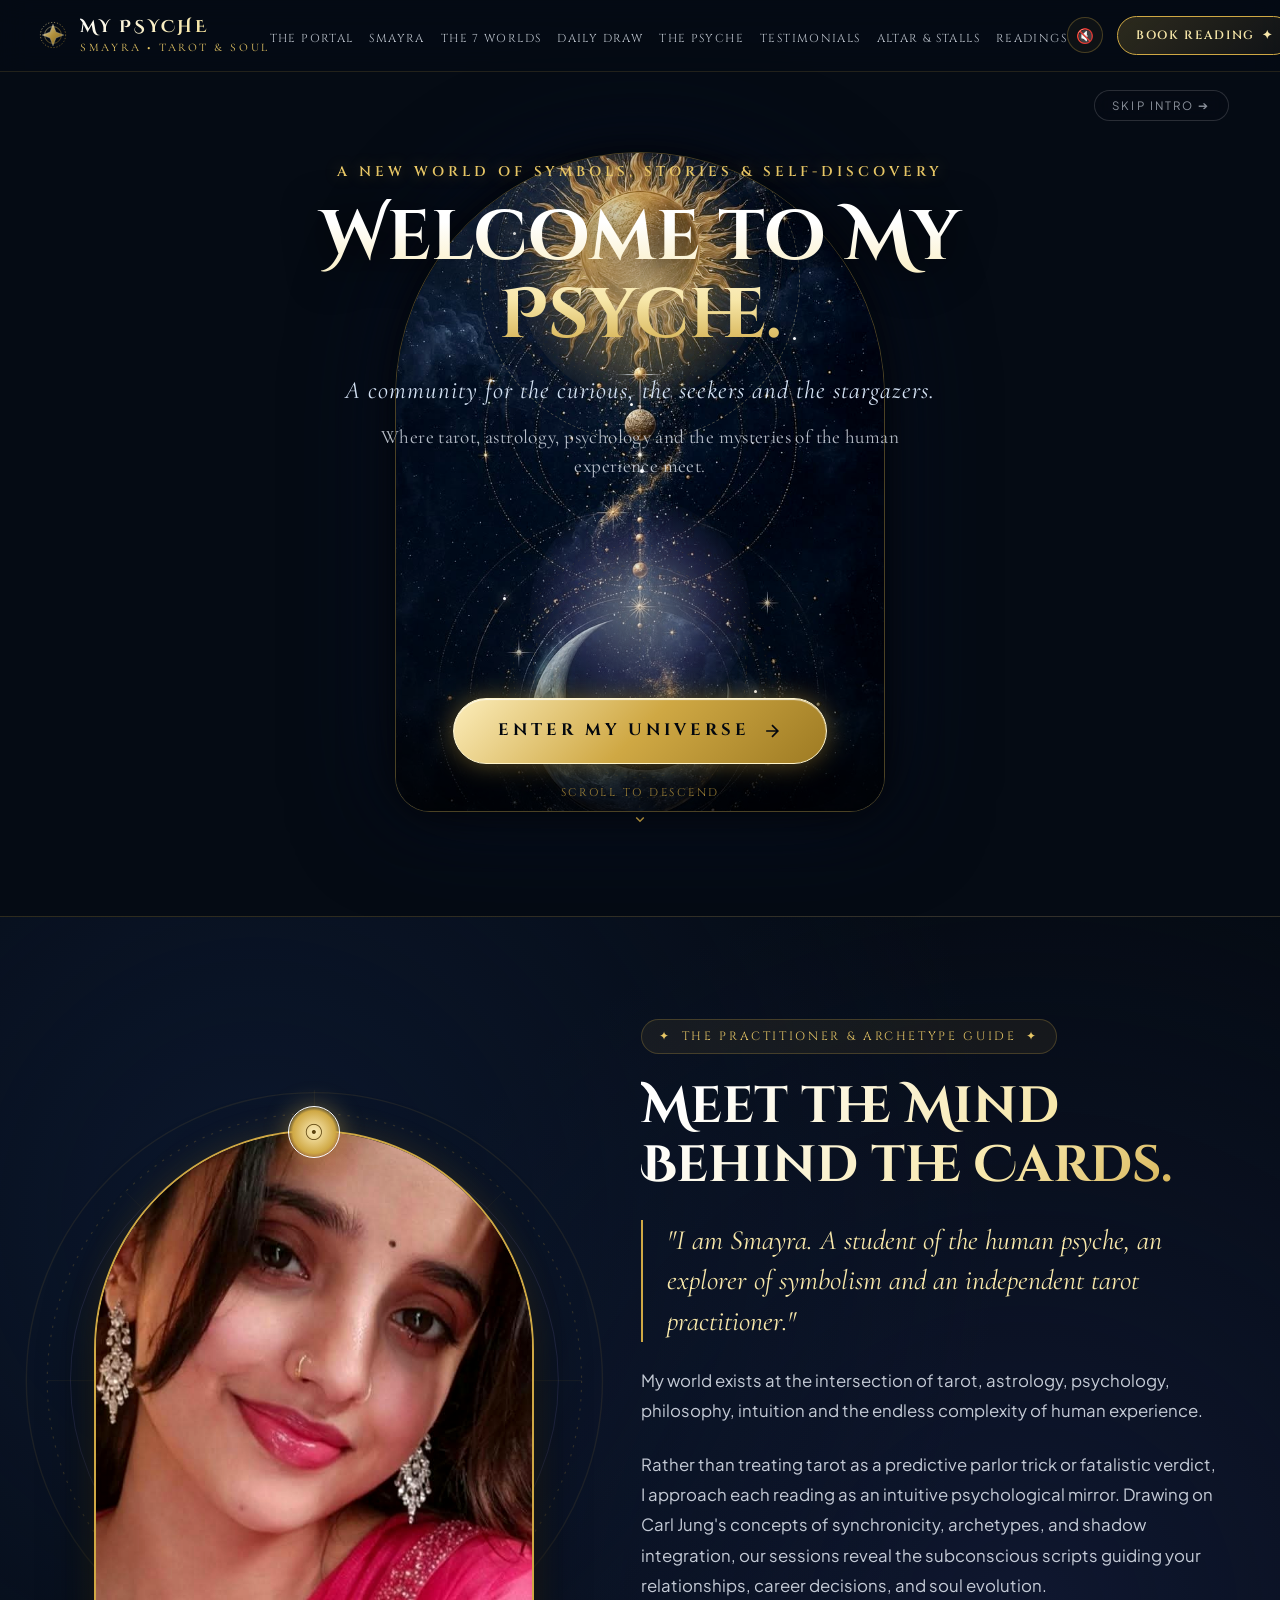
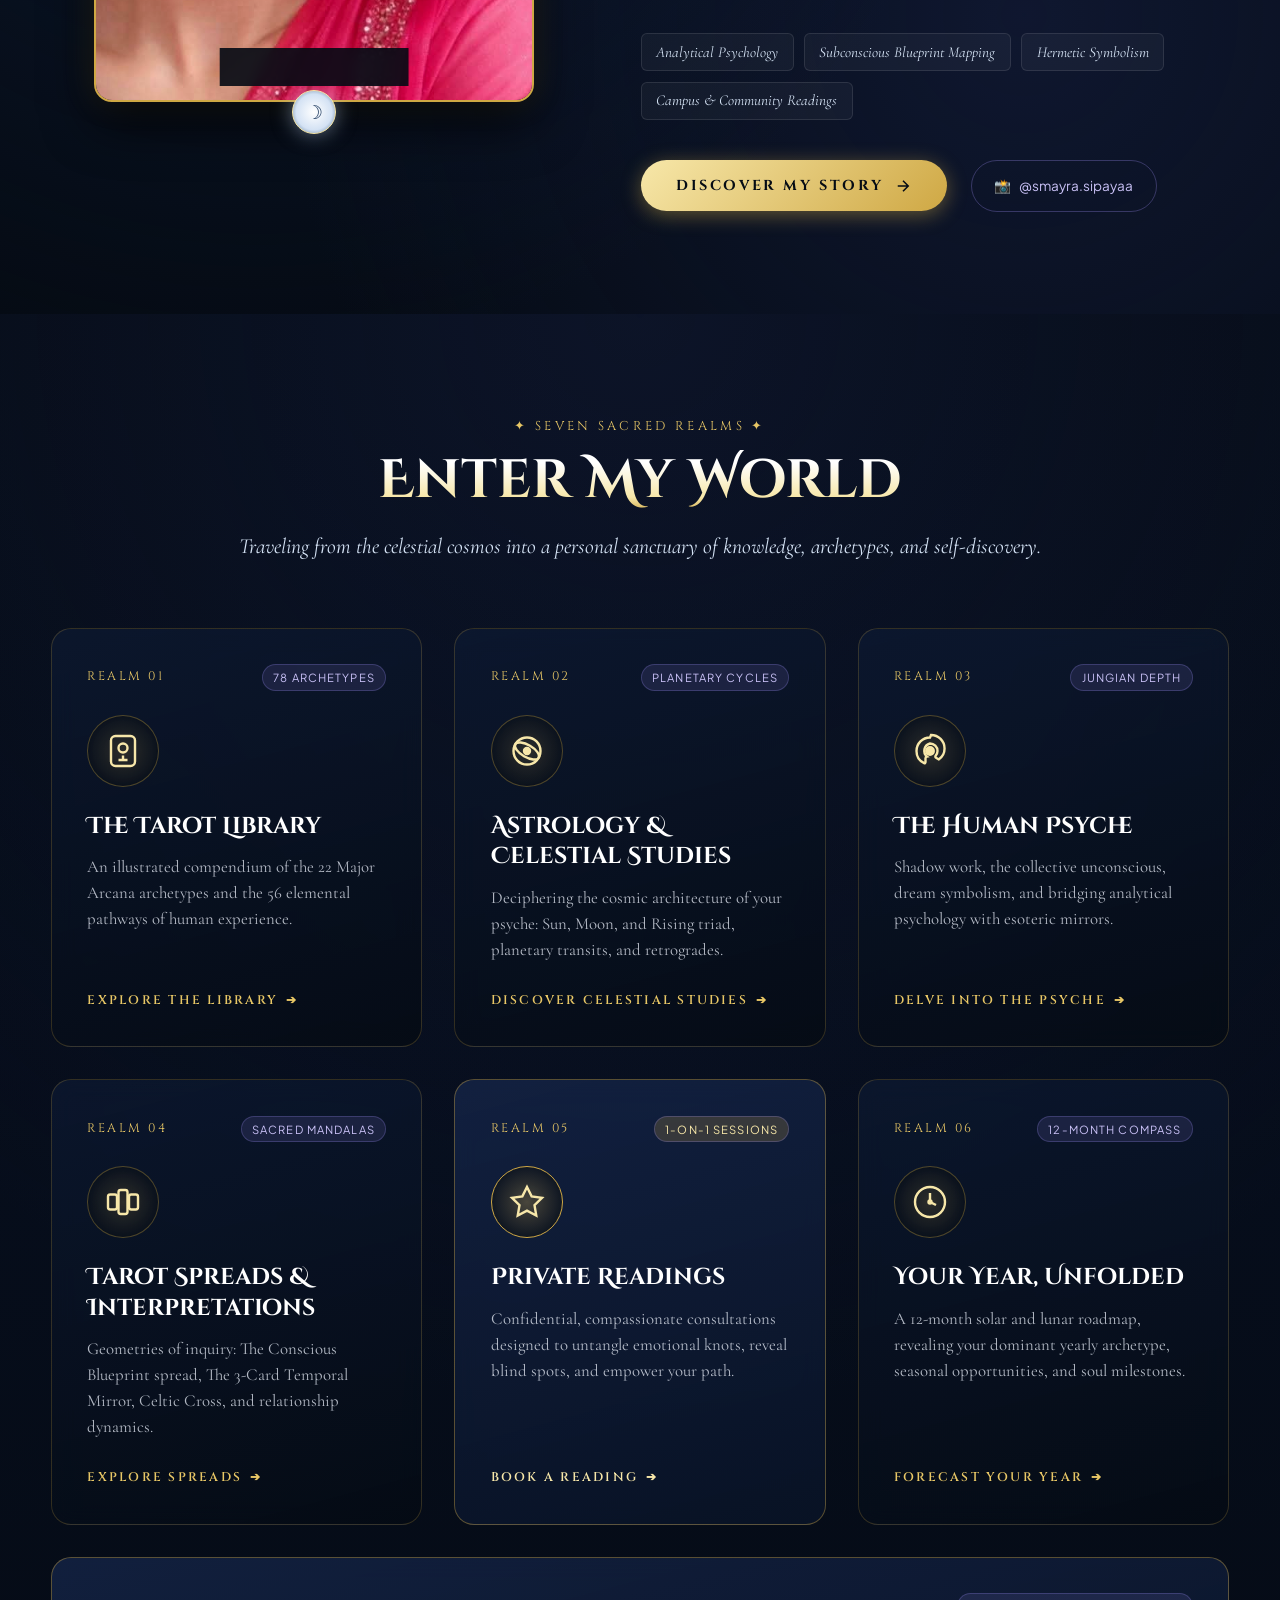
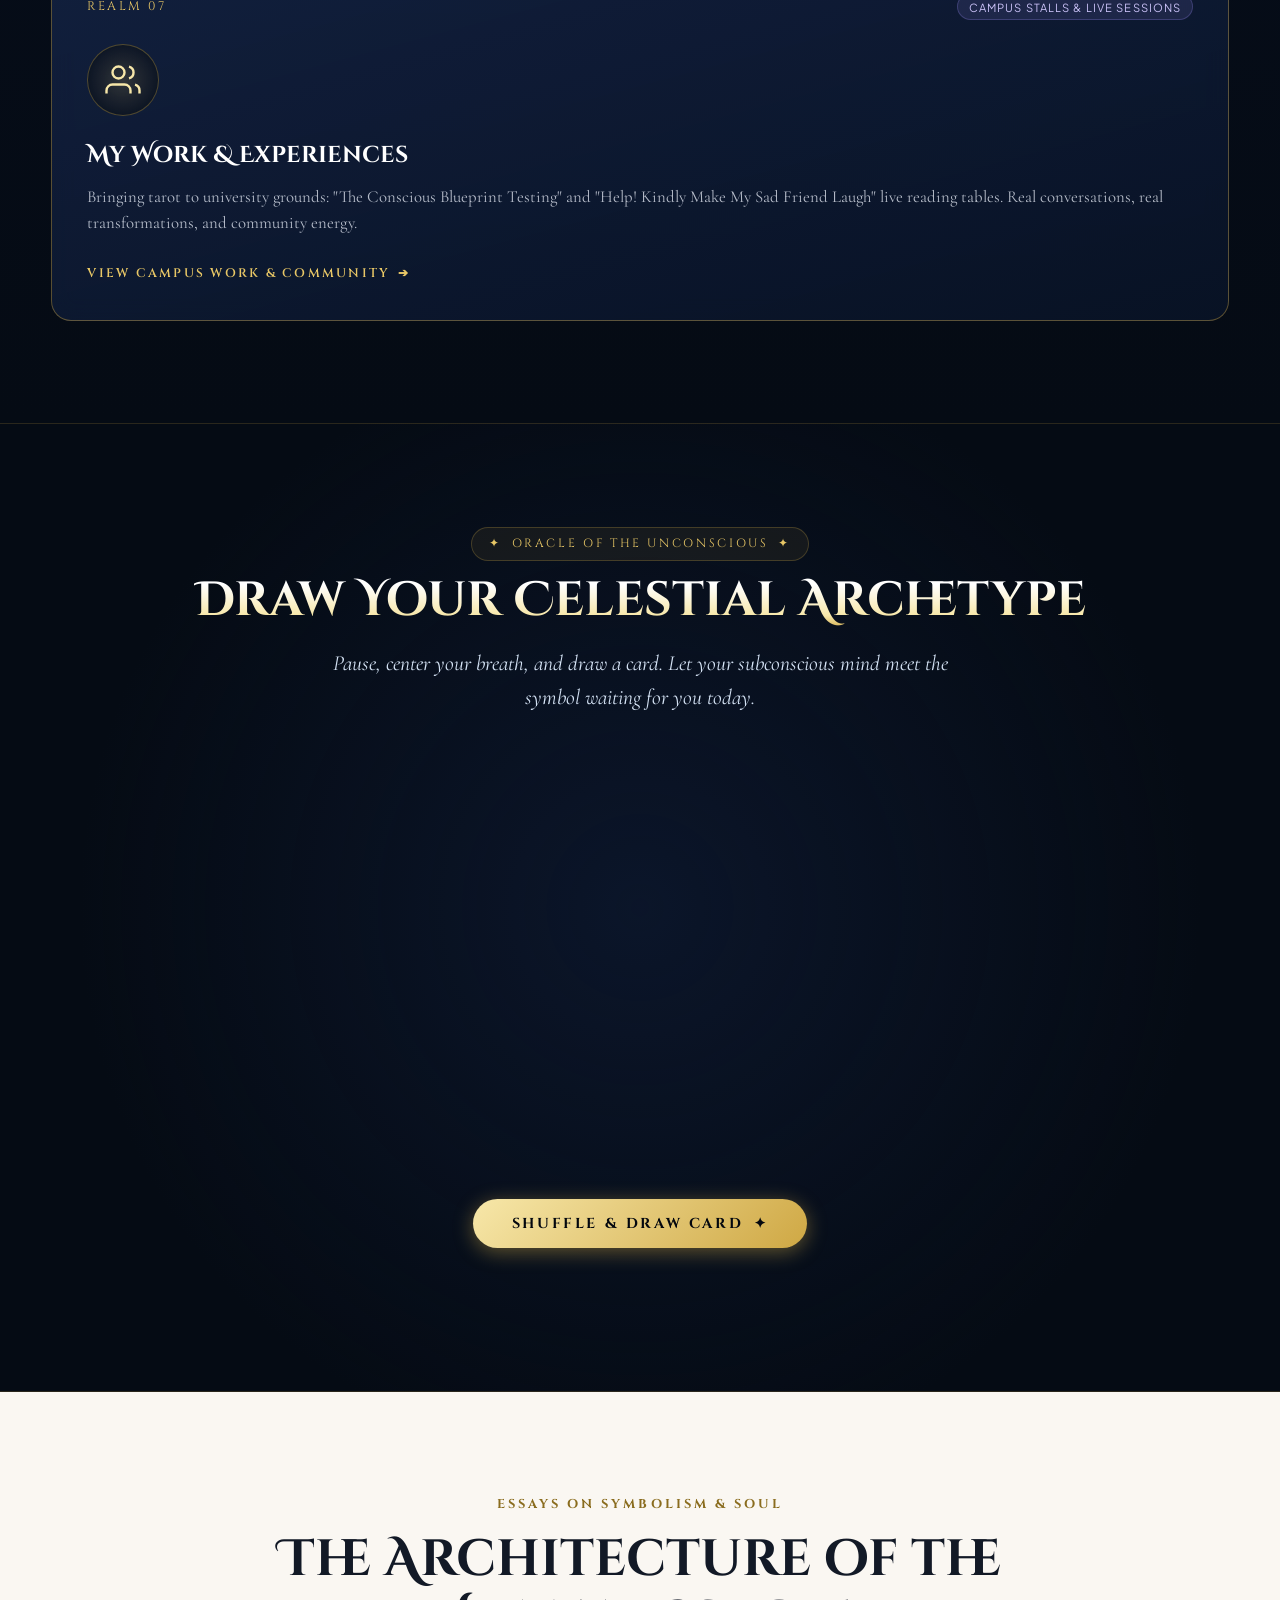
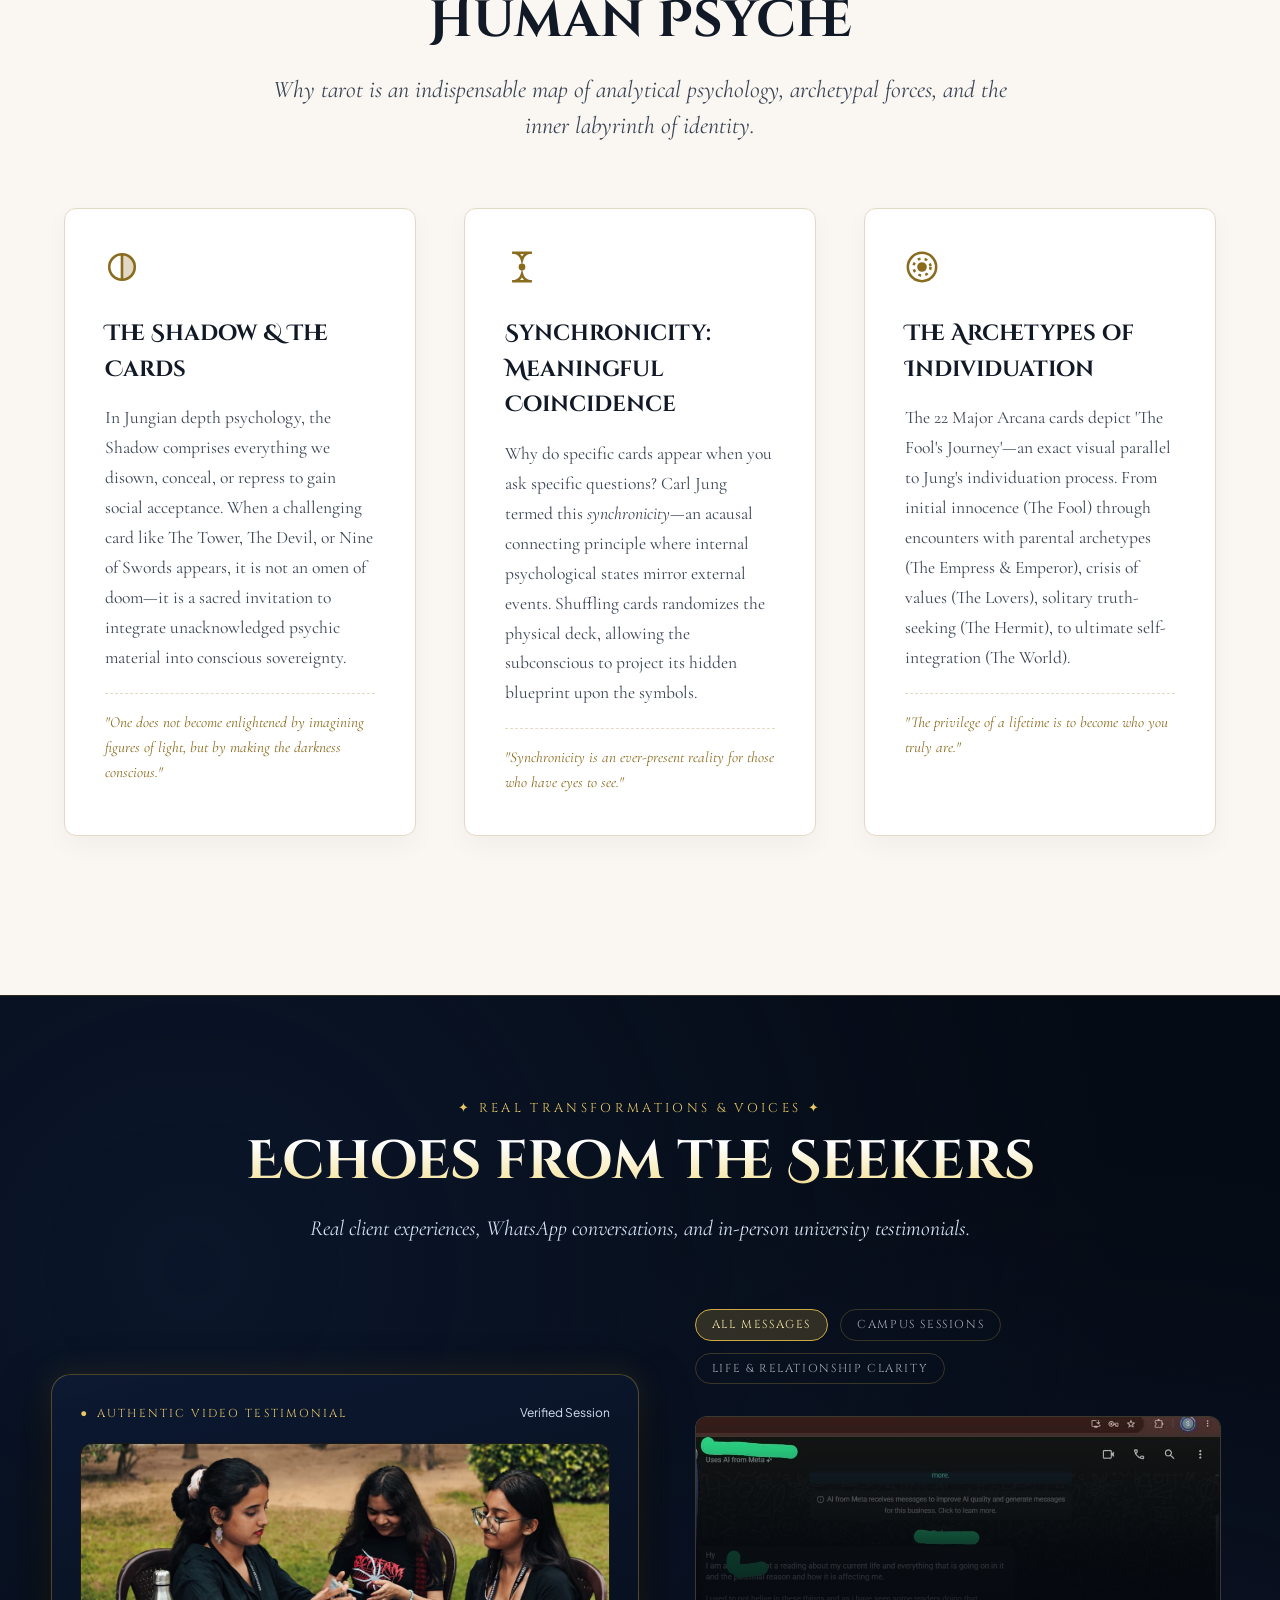
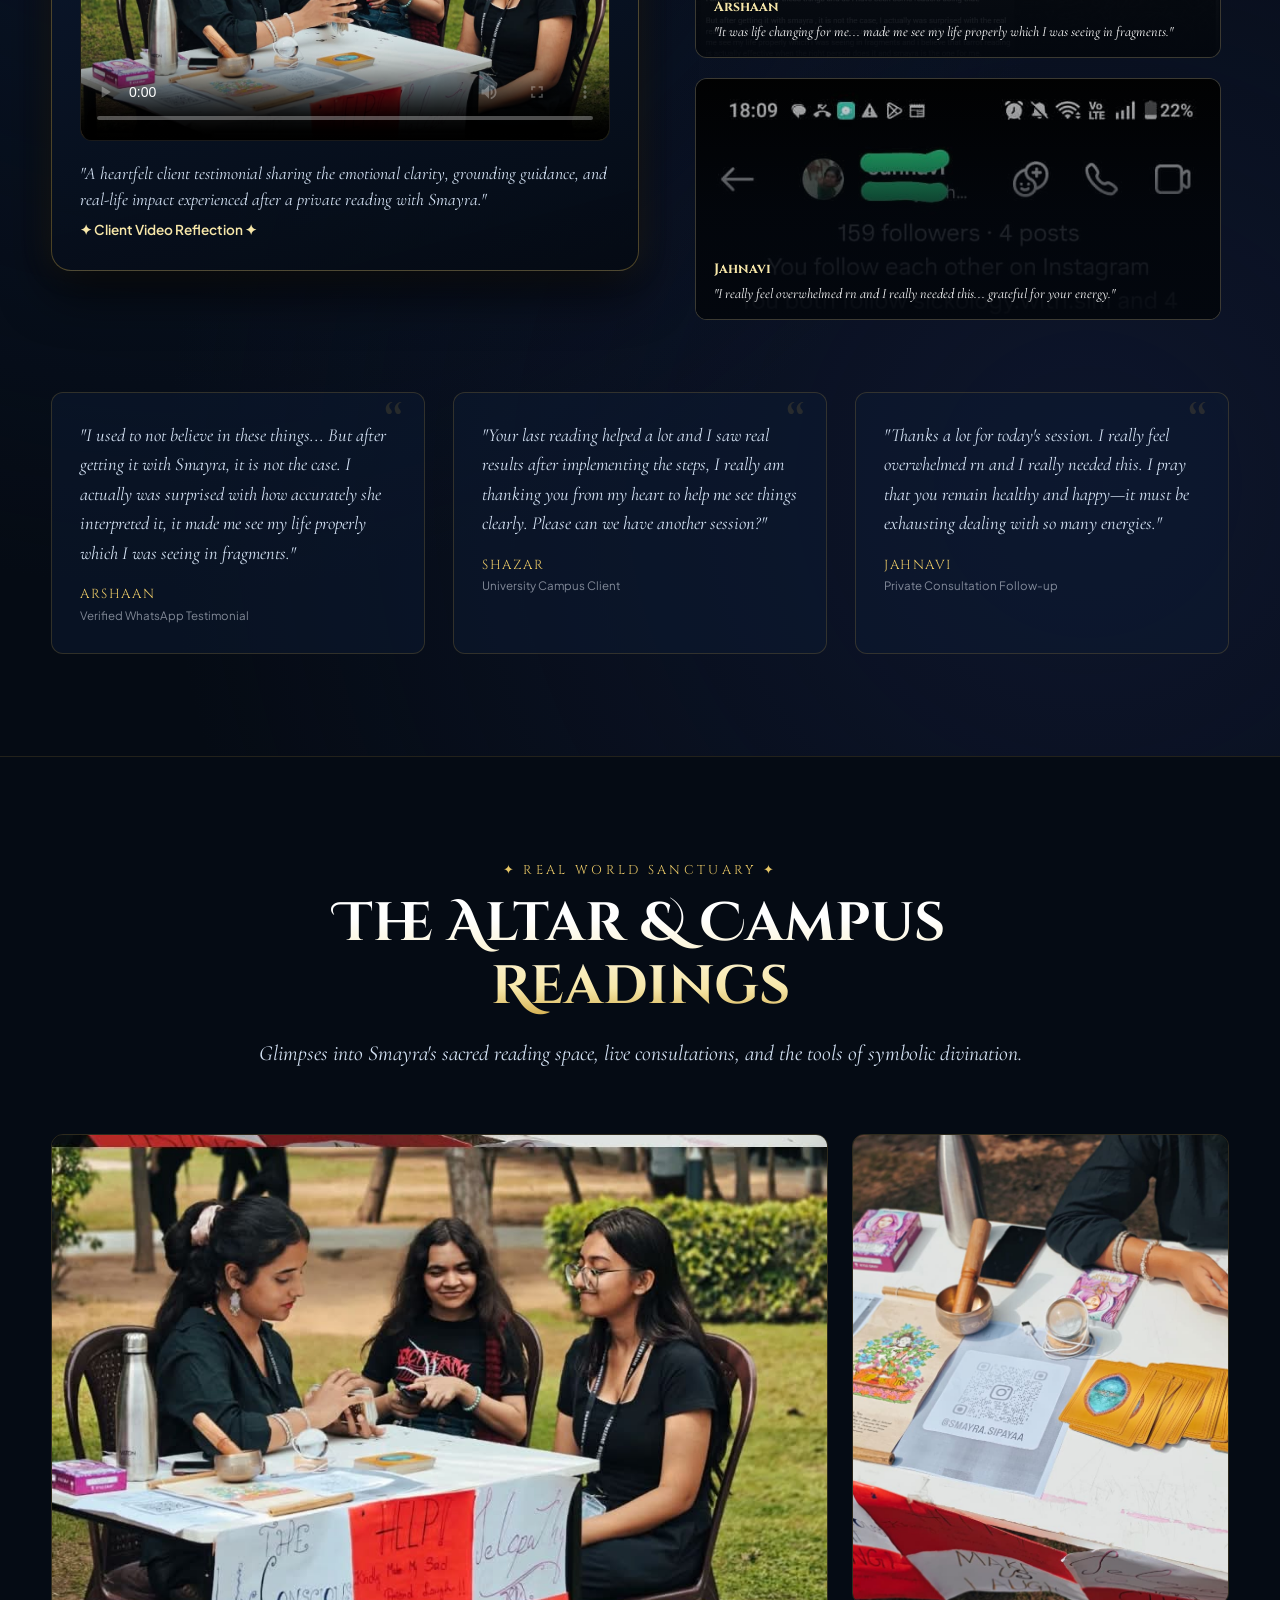
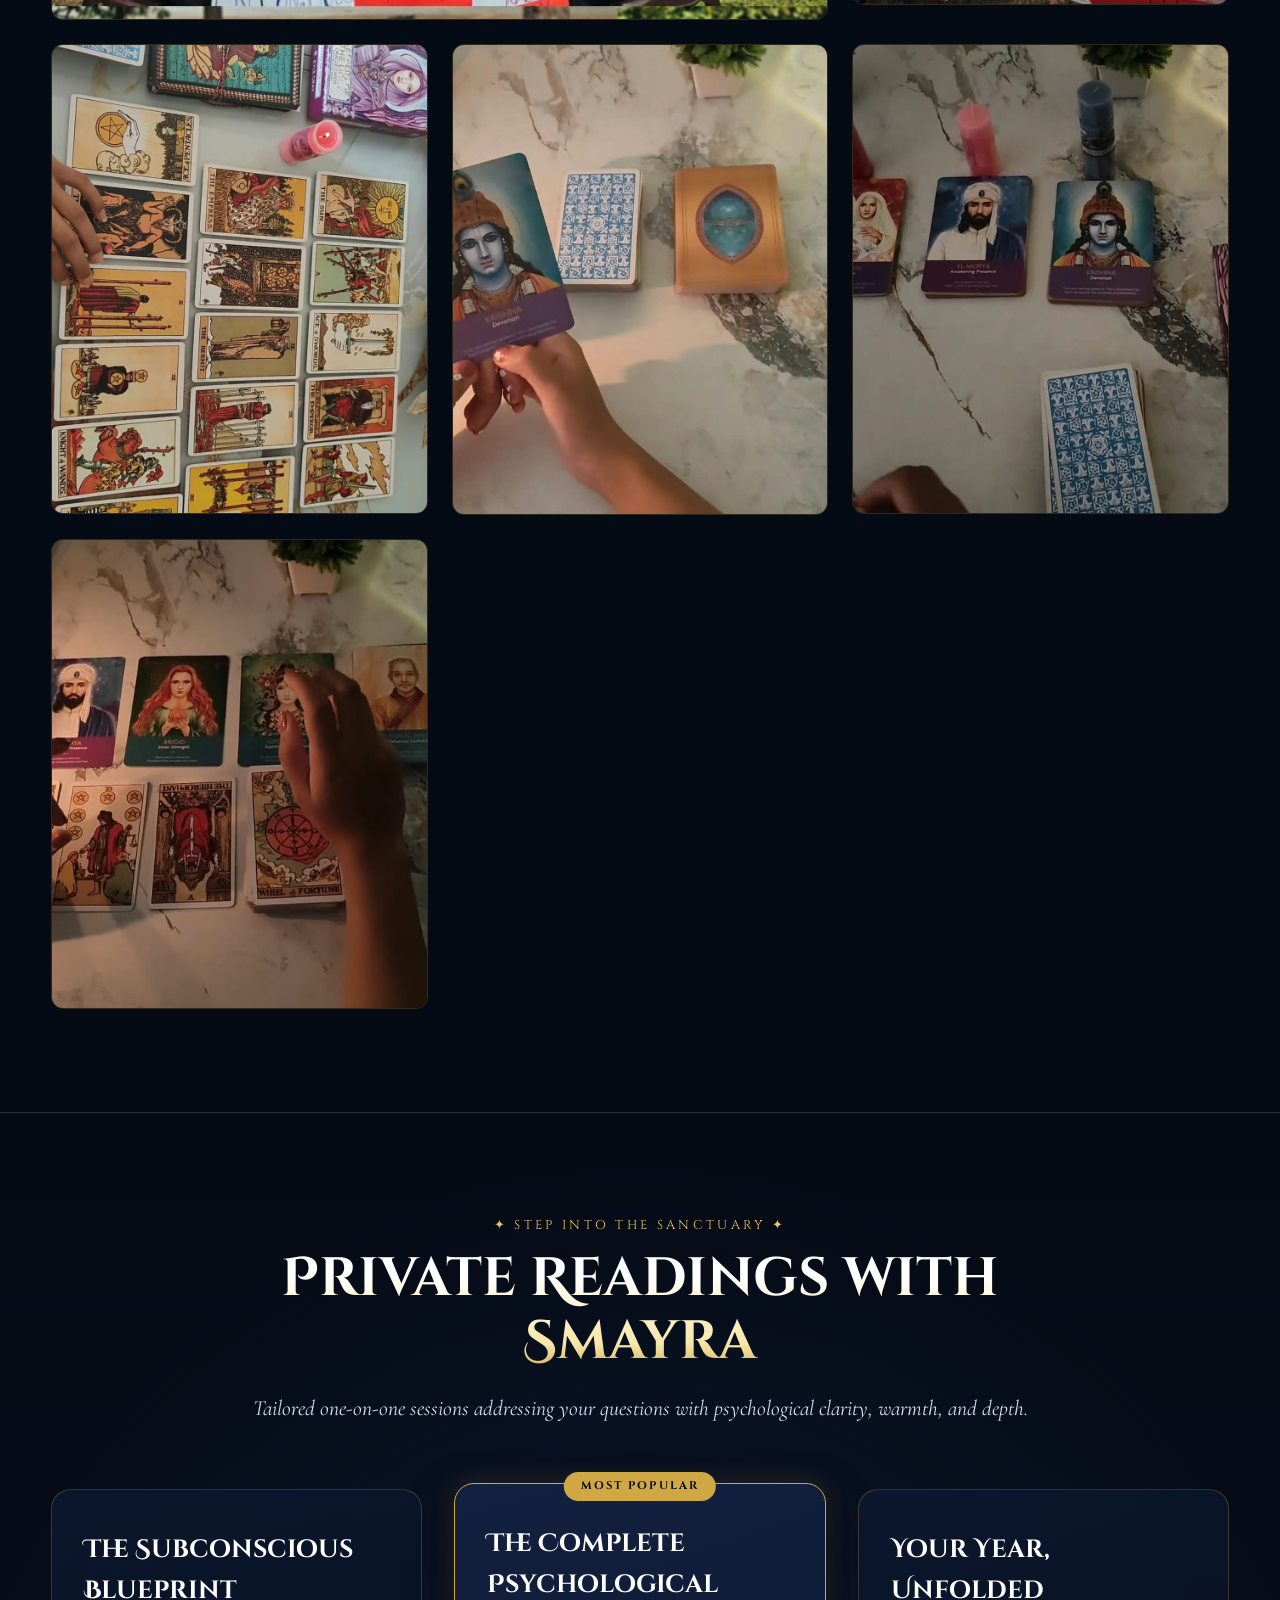
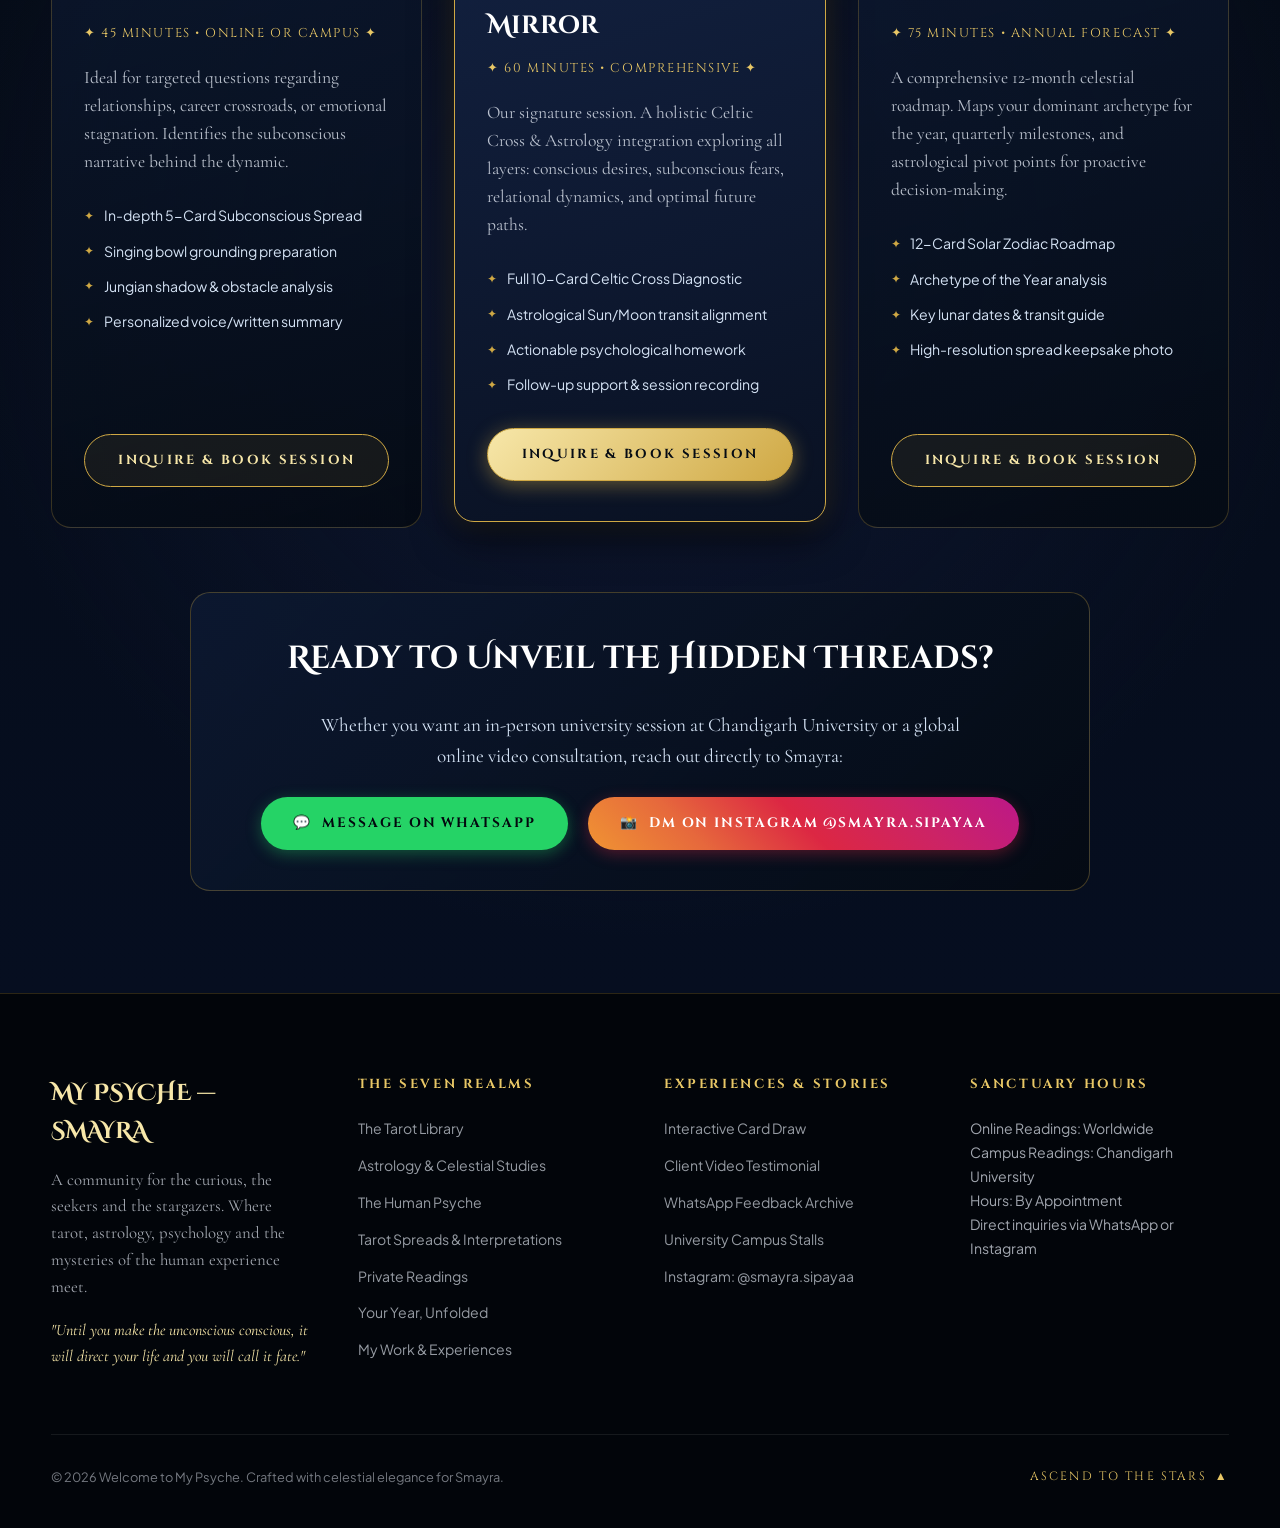
==== commit 585a9a18: "fix(ui): polish desktop navbar, modal z-index isolation, svg icons, and testimonial category filters" ====
--- a/index.html
+++ b/index.html
@@ -512,7 +512,13 @@
           
           <!-- Essay 1 -->
           <article class="editorial-essay-card">
-            <div class="essay-icon">🪞</div>
+            <div class="essay-icon">
+              <svg width="34" height="34" viewBox="0 0 24 24" fill="none" stroke="currentColor" stroke-width="1.8" aria-hidden="true">
+                <circle cx="12" cy="12" r="9"/>
+                <path d="M12 3v18"/>
+                <path d="M12 3a9 9 0 0 1 0 18z" fill="currentColor" opacity="0.25"/>
+              </svg>
+            </div>
             <h3 class="essay-title">The Shadow & The Cards</h3>
             <p class="essay-body">
               In Jungian depth psychology, the Shadow comprises everything we disown, conceal, or repress to gain social acceptance. When a challenging card like The Tower, The Devil, or Nine of Swords appears, it is not an omen of doom—it is a sacred invitation to integrate unacknowledged psychic material into conscious sovereignty.
@@ -524,7 +530,12 @@
 
           <!-- Essay 2 -->
           <article class="editorial-essay-card">
-            <div class="essay-icon">⏳</div>
+            <div class="essay-icon">
+              <svg width="34" height="34" viewBox="0 0 24 24" fill="none" stroke="currentColor" stroke-width="1.8" aria-hidden="true">
+                <path d="M5 22h14M5 2h14M17 2a7 7 0 0 0-5 5 7 7 0 0 0-5-5M17 22a7 7 0 0 1-5-5 7 7 0 0 1-5 5"/>
+                <circle cx="12" cy="12" r="1.5" fill="currentColor"/>
+              </svg>
+            </div>
             <h3 class="essay-title">Synchronicity: Meaningful Coincidence</h3>
             <p class="essay-body">
               Why do specific cards appear when you ask specific questions? Carl Jung termed this <em>synchronicity</em>—an acausal connecting principle where internal psychological states mirror external events. Shuffling cards randomizes the physical deck, allowing the subconscious to project its hidden blueprint upon the symbols.
@@ -536,7 +547,13 @@
 
           <!-- Essay 3 -->
           <article class="editorial-essay-card">
-            <div class="essay-icon">🌀</div>
+            <div class="essay-icon">
+              <svg width="34" height="34" viewBox="0 0 24 24" fill="none" stroke="currentColor" stroke-width="1.8" aria-hidden="true">
+                <circle cx="12" cy="12" r="10"/>
+                <circle cx="12" cy="12" r="6" stroke-dasharray="2 3"/>
+                <circle cx="12" cy="12" r="2.5" fill="currentColor"/>
+              </svg>
+            </div>
             <h3 class="essay-title">The Archetypes of Individuation</h3>
             <p class="essay-body">
               The 22 Major Arcana cards depict 'The Fool's Journey'—an exact visual parallel to Jung's individuation process. From initial innocence (The Fool) through encounters with parental archetypes (The Empress & Emperor), crisis of values (The Lovers), solitary truth-seeking (The Hermit), to ultimate self-integration (The World).
@@ -598,15 +615,15 @@
         <!-- Right Column: Interactive Testimonial Screenshot Showcase -->
         <div class="testimonials-gallery-col">
           <div class="testimonial-tabs-bar">
-            <button class="test-tab-btn active">All Messages</button>
-            <button class="test-tab-btn">Campus Sessions</button>
-            <button class="test-tab-btn">Life & Relationship Clarity</button>
+            <button class="test-tab-btn active" data-filter="all">All Messages</button>
+            <button class="test-tab-btn" data-filter="campus">Campus Sessions</button>
+            <button class="test-tab-btn" data-filter="clarity">Life & Relationship Clarity</button>
           </div>
 
           <div class="testimonial-screenshots-grid">
             
             <!-- Arshaan Testimonial Card -->
-            <div class="screenshot-card" data-lightbox-src="assets/testimonials/testimonial-arshaan.jpeg" data-lightbox-caption="Arshaan: 'I used to not believe in these things... but after getting it with Smayra, she made me see my life properly which I was seeing in fragments. It was life changing for me.'">
+            <div class="screenshot-card" data-category="clarity" data-lightbox-src="assets/testimonials/testimonial-arshaan.jpeg" data-lightbox-caption="Arshaan: 'I used to not believe in these things... but after getting it with Smayra, she made me see my life properly which I was seeing in fragments. It was life changing for me.'">
               <img src="assets/testimonials/testimonial-arshaan.jpeg" alt="Testimonial screenshot from Arshaan" class="screenshot-img-thumb" loading="lazy">
               <div class="screenshot-card-overlay">
                 <div class="ss-client-name">Arshaan</div>
@@ -615,7 +632,7 @@
             </div>
 
             <!-- Jahnavi Testimonial Card -->
-            <div class="screenshot-card" data-lightbox-src="assets/testimonials/testimonial-jahnavi.jpeg" data-lightbox-caption="Jahnavi: 'Hey thanks a lot for today's session. I really feel overwhelmed rn and I really needed this. It must be exhausting for you too dealing with so many energies.'">
+            <div class="screenshot-card" data-category="clarity" data-lightbox-src="assets/testimonials/testimonial-jahnavi.jpeg" data-lightbox-caption="Jahnavi: 'Hey thanks a lot for today's session. I really feel overwhelmed rn and I really needed this. It must be exhausting for you too dealing with so many energies.'">
               <img src="assets/testimonials/testimonial-jahnavi.jpeg" alt="Testimonial screenshot from Jahnavi" class="screenshot-img-thumb" loading="lazy">
               <div class="screenshot-card-overlay">
                 <div class="ss-client-name">Jahnavi</div>
@@ -624,7 +641,7 @@
             </div>
 
             <!-- Drishti Testimonial Card -->
-            <div class="screenshot-card" data-lightbox-src="assets/testimonials/testimonial-drishti.jpeg" data-lightbox-caption="Drishti: 'Heyy you did an excellent reading of ours today! Pls let me know whenever you'll be having a stall again.'">
+            <div class="screenshot-card" data-category="campus" data-lightbox-src="assets/testimonials/testimonial-drishti.jpeg" data-lightbox-caption="Drishti: 'Heyy you did an excellent reading of ours today! Pls let me know whenever you'll be having a stall again.'">
               <img src="assets/testimonials/testimonial-drishti.jpeg" alt="Testimonial screenshot from Drishti" class="screenshot-img-thumb" loading="lazy">
               <div class="screenshot-card-overlay">
                 <div class="ss-client-name">Drishti</div>
@@ -633,7 +650,7 @@
             </div>
 
             <!-- Results & Membership Request Testimonial Card -->
-            <div class="screenshot-card" data-lightbox-src="assets/testimonials/testimonial-results.jpeg" data-lightbox-caption="Client Follow-up: 'Hy smayra, your last reading helped a lot and I saw real results after implementing the steps! Can we book another reading or do a membership plan?'">
+            <div class="screenshot-card" data-category="clarity campus" data-lightbox-src="assets/testimonials/testimonial-results.jpeg" data-lightbox-caption="Client Follow-up: 'Hy smayra, your last reading helped a lot and I saw real results after implementing the steps! Can we book another reading or do a membership plan?'">
               <img src="assets/testimonials/testimonial-results.jpeg" alt="Testimonial screenshot discussing real results" class="screenshot-img-thumb" loading="lazy">
               <div class="screenshot-card-overlay">
                 <div class="ss-client-name">Shazar / Campus Client</div>
@@ -642,7 +659,7 @@
             </div>
 
             <!-- Friends Booking Testimonial Card -->
-            <div class="screenshot-card" data-lightbox-src="assets/testimonials/testimonial-booking.jpeg" data-lightbox-caption="Client Booking: 'Ok I will make time, let's book it. And my friends also want to have a reading!'">
+            <div class="screenshot-card" data-category="campus" data-lightbox-src="assets/testimonials/testimonial-booking.jpeg" data-lightbox-caption="Client Booking: 'Ok I will make time, let's book it. And my friends also want to have a reading!'">
               <img src="assets/testimonials/testimonial-booking.jpeg" alt="Testimonial screenshot booking friend reading" class="screenshot-img-thumb" loading="lazy">
               <div class="screenshot-card-overlay">
                 <div class="ss-client-name">Arsh / University Friend</div>
@@ -651,12 +668,13 @@
             </div>
 
             <!-- Multi-Session Collage Card -->
-            <div class="screenshot-card" data-lightbox-src="assets/testimonials/testimonial-collage.jpeg" data-lightbox-caption="Collage of verified client feedback and appointment confirmations.">
+            <div class="screenshot-card" data-category="all campus clarity" data-lightbox-src="assets/testimonials/testimonial-collage.jpeg" data-lightbox-caption="Collage of verified client feedback and appointment confirmations.">
               <img src="assets/testimonials/testimonial-collage.jpeg" alt="Testimonial collage" class="screenshot-img-thumb" loading="lazy">
               <div class="screenshot-card-overlay">
                 <div class="ss-client-name">Verified Feedbacks</div>
                 <div class="ss-client-quote">Multiple messages reflecting guidance, trust, and repeat consultations.</div>
               </div>
+            </div>
             </div>
 
           </div>
--- a/css/style.css
+++ b/css/style.css
@@ -136,13 +136,13 @@
   top: 0;
   left: 0;
   width: 100%;
-  height: 76px;
+  height: 72px;
   z-index: 100;
   display: flex;
   align-items: center;
   justify-content: space-between;
-  padding: 0 clamp(1.5rem, 4vw, 4rem);
-  background: rgba(5, 11, 20, 0.65);
+  padding: 0 clamp(1rem, 3vw, 2.75rem);
+  background: rgba(5, 11, 20, 0.75);
   backdrop-filter: blur(14px);
   -webkit-backdrop-filter: blur(14px);
   border-bottom: 1px solid rgba(207, 168, 68, 0.15);
@@ -150,7 +150,7 @@
 }
 
 .celestial-navbar.scrolled {
-  background: rgba(3, 7, 14, 0.92);
+  background: rgba(3, 7, 14, 0.94);
   border-bottom-color: rgba(207, 168, 68, 0.25);
   box-shadow: 0 10px 30px rgba(0, 0, 0, 0.6);
 }
@@ -158,13 +158,16 @@
 .brand-link {
   display: flex;
   align-items: center;
-  gap: 0.85rem;
+  gap: 0.75rem;
+  flex-shrink: 0;
+  white-space: nowrap;
 }
 
 .brand-glyph {
-  width: 32px;
-  height: 32px;
+  width: 30px;
+  height: 30px;
   animation: rotateSlow 40s linear infinite;
+  flex-shrink: 0;
 }
 
 .brand-text {
@@ -174,9 +177,10 @@
 
 .brand-title {
   font-family: var(--font-display);
-  font-size: 1.15rem;
-  letter-spacing: 0.18em;
+  font-size: 1.05rem;
+  letter-spacing: 0.16em;
   font-weight: 700;
+  white-space: nowrap;
   background: linear-gradient(135deg, #ffffff 0%, var(--color-gold-light) 60%, var(--color-gold) 100%);
   -webkit-background-clip: text;
   -webkit-text-fill-color: transparent;
@@ -184,28 +188,31 @@
 
 .brand-subtitle {
   font-family: var(--font-editorial);
-  font-size: 0.75rem;
-  letter-spacing: 0.25em;
+  font-size: 0.72rem;
+  letter-spacing: 0.22em;
   color: var(--color-gold-luminous);
   text-transform: uppercase;
   margin-top: -3px;
+  white-space: nowrap;
 }
 
 .nav-menu {
   display: flex;
   align-items: center;
-  gap: 2rem;
+  gap: clamp(0.6rem, 1.25vw, 1.4rem);
   list-style: none;
+  flex-wrap: nowrap;
 }
 
 .nav-link {
   font-family: var(--font-serif);
-  font-size: 0.82rem;
-  letter-spacing: 0.15em;
-  text-transform: uppercase;
-  color: rgba(229, 235, 245, 0.8);
+  font-size: clamp(0.72rem, 0.85vw, 0.8rem);
+  letter-spacing: 0.12em;
+  text-transform: uppercase;
+  color: rgba(229, 235, 245, 0.82);
   position: relative;
   padding: 0.35rem 0;
+  white-space: nowrap;
   transition: color var(--transition-fast);
 }
 
@@ -231,20 +238,23 @@
 .nav-actions {
   display: flex;
   align-items: center;
-  gap: 1.25rem;
+  gap: 0.85rem;
+  flex-shrink: 0;
 }
 
 .sound-toggle-btn {
   display: inline-flex;
   align-items: center;
   justify-content: center;
-  width: 38px;
-  height: 38px;
+  width: 36px;
+  height: 36px;
   border-radius: 50%;
   border: 1px solid rgba(207, 168, 68, 0.3);
   color: var(--color-gold-luminous);
   background: rgba(207, 168, 68, 0.05);
+  font-size: 0.9rem;
   transition: all var(--transition-fast);
+  flex-shrink: 0;
 }
 
 .sound-toggle-btn:hover {
@@ -255,9 +265,22 @@
 
 .nav-cta-btn {
   font-family: var(--font-serif);
-  font-size: 0.8rem;
-  letter-spacing: 0.16em;
-  text-transform: uppercase;
+  font-size: 0.75rem;
+  letter-spacing: 0.14em;
+  text-transform: uppercase;
+  font-weight: 600;
+  padding: 0.55rem 1.15rem;
+  border-radius: var(--radius-full);
+  background: linear-gradient(135deg, rgba(207, 168, 68, 0.2) 0%, rgba(207, 168, 68, 0.05) 100%);
+  border: 1px solid var(--color-gold);
+  color: var(--color-gold-light);
+  display: inline-flex;
+  align-items: center;
+  gap: 0.45rem;
+  white-space: nowrap;
+  flex-shrink: 0;
+  transition: all var(--transition-normal);
+}
   font-weight: 600;
   padding: 0.65rem 1.4rem;
   border-radius: var(--radius-full);
@@ -341,8 +364,8 @@
 /* The Exact Reference Artwork Container */
 .portal-visual-wrap {
   position: relative;
-  width: min(85vw, 540px);
-  max-height: 82vh;
+  width: min(85vw, 490px);
+  max-height: min(76vh, 660px);
   aspect-ratio: 9 / 16;
   border-radius: 280px 280px 40px 40px;
   overflow: hidden;
@@ -755,7 +778,7 @@
 }
 
 .accent-base-moon {
-  bottom: -20px;
+  bottom: -32px;
   left: 50%;
   transform: translateX(-50%);
   width: 44px;
@@ -772,12 +795,12 @@
 /* Golden Planetary Glyphs Row */
 .planetary-glyphs-floating {
   position: absolute;
-  bottom: 12px;
+  bottom: 16px;
   left: 50%;
   transform: translateX(-50%);
   display: flex;
   gap: 0.75rem;
-  background: rgba(5, 11, 20, 0.85);
+  background: rgba(5, 11, 20, 0.9);
   backdrop-filter: blur(8px);
   padding: 0.35rem 1rem;
   border-radius: var(--radius-full);
@@ -1100,7 +1123,7 @@
 
 @media (min-width: 1024px) {
   .destination-card.featured-dest-wide {
-    grid-column: span 2;
+    grid-column: 1 / -1;
   }
 }
 
@@ -1556,7 +1579,7 @@
 
 .screenshot-img-thumb {
   width: 100%;
-  height: 220px;
+  height: 240px;
   object-fit: cover;
   object-position: top center;
 }
@@ -1564,11 +1587,11 @@
 .screenshot-card-overlay {
   position: absolute;
   inset: 0;
-  background: linear-gradient(to top, rgba(5, 11, 20, 0.95) 0%, rgba(5, 11, 20, 0.2) 60%, transparent 100%);
+  background: linear-gradient(to top, rgba(3, 7, 14, 0.98) 0%, rgba(3, 7, 14, 0.8) 45%, rgba(5, 11, 20, 0.05) 100%);
   display: flex;
   flex-direction: column;
   justify-content: flex-end;
-  padding: 1rem;
+  padding: 1rem 1.15rem;
 }
 
 .ss-client-name {
@@ -2031,17 +2054,17 @@
 .celestial-modal-backdrop {
   position: fixed;
   inset: 0;
-  background: rgba(3, 7, 14, 0.88);
-  backdrop-filter: blur(16px);
-  -webkit-backdrop-filter: blur(16px);
-  z-index: 1000;
+  background: rgba(3, 7, 14, 0.96);
+  backdrop-filter: blur(20px);
+  -webkit-backdrop-filter: blur(20px);
+  z-index: 999999;
   display: flex;
   align-items: center;
   justify-content: center;
   padding: 1.5rem;
   opacity: 0;
   pointer-events: none;
-  transition: opacity 0.4s ease;
+  transition: opacity 0.3s ease;
 }
 
 .celestial-modal-backdrop.open {
@@ -2051,17 +2074,18 @@
 
 .celestial-modal-card {
   position: relative;
-  background: linear-gradient(165deg, #091326 0%, #050b14 100%);
-  border: 1px solid var(--color-gold);
+  background: #081122;
+  border: 1.5px solid var(--color-gold);
   border-radius: var(--radius-lg);
   max-width: 820px;
   width: 100%;
   max-height: 85vh;
   overflow-y: auto;
   padding: 3rem clamp(1.5rem, 4vw, 3rem);
-  box-shadow: 0 25px 60px rgba(0, 0, 0, 0.9), 0 0 40px var(--color-gold-glow);
-  transform: translateY(30px) scale(0.97);
-  transition: transform 0.4s cubic-bezier(0.16, 1, 0.3, 1);
+  box-shadow: 0 30px 80px rgba(0, 0, 0, 0.95), 0 0 50px rgba(207, 168, 68, 0.35);
+  transform: translateY(20px) scale(0.98);
+  transition: transform 0.3s cubic-bezier(0.16, 1, 0.3, 1);
+  z-index: 1000000;
 }
 
 .celestial-modal-backdrop.open .celestial-modal-card {
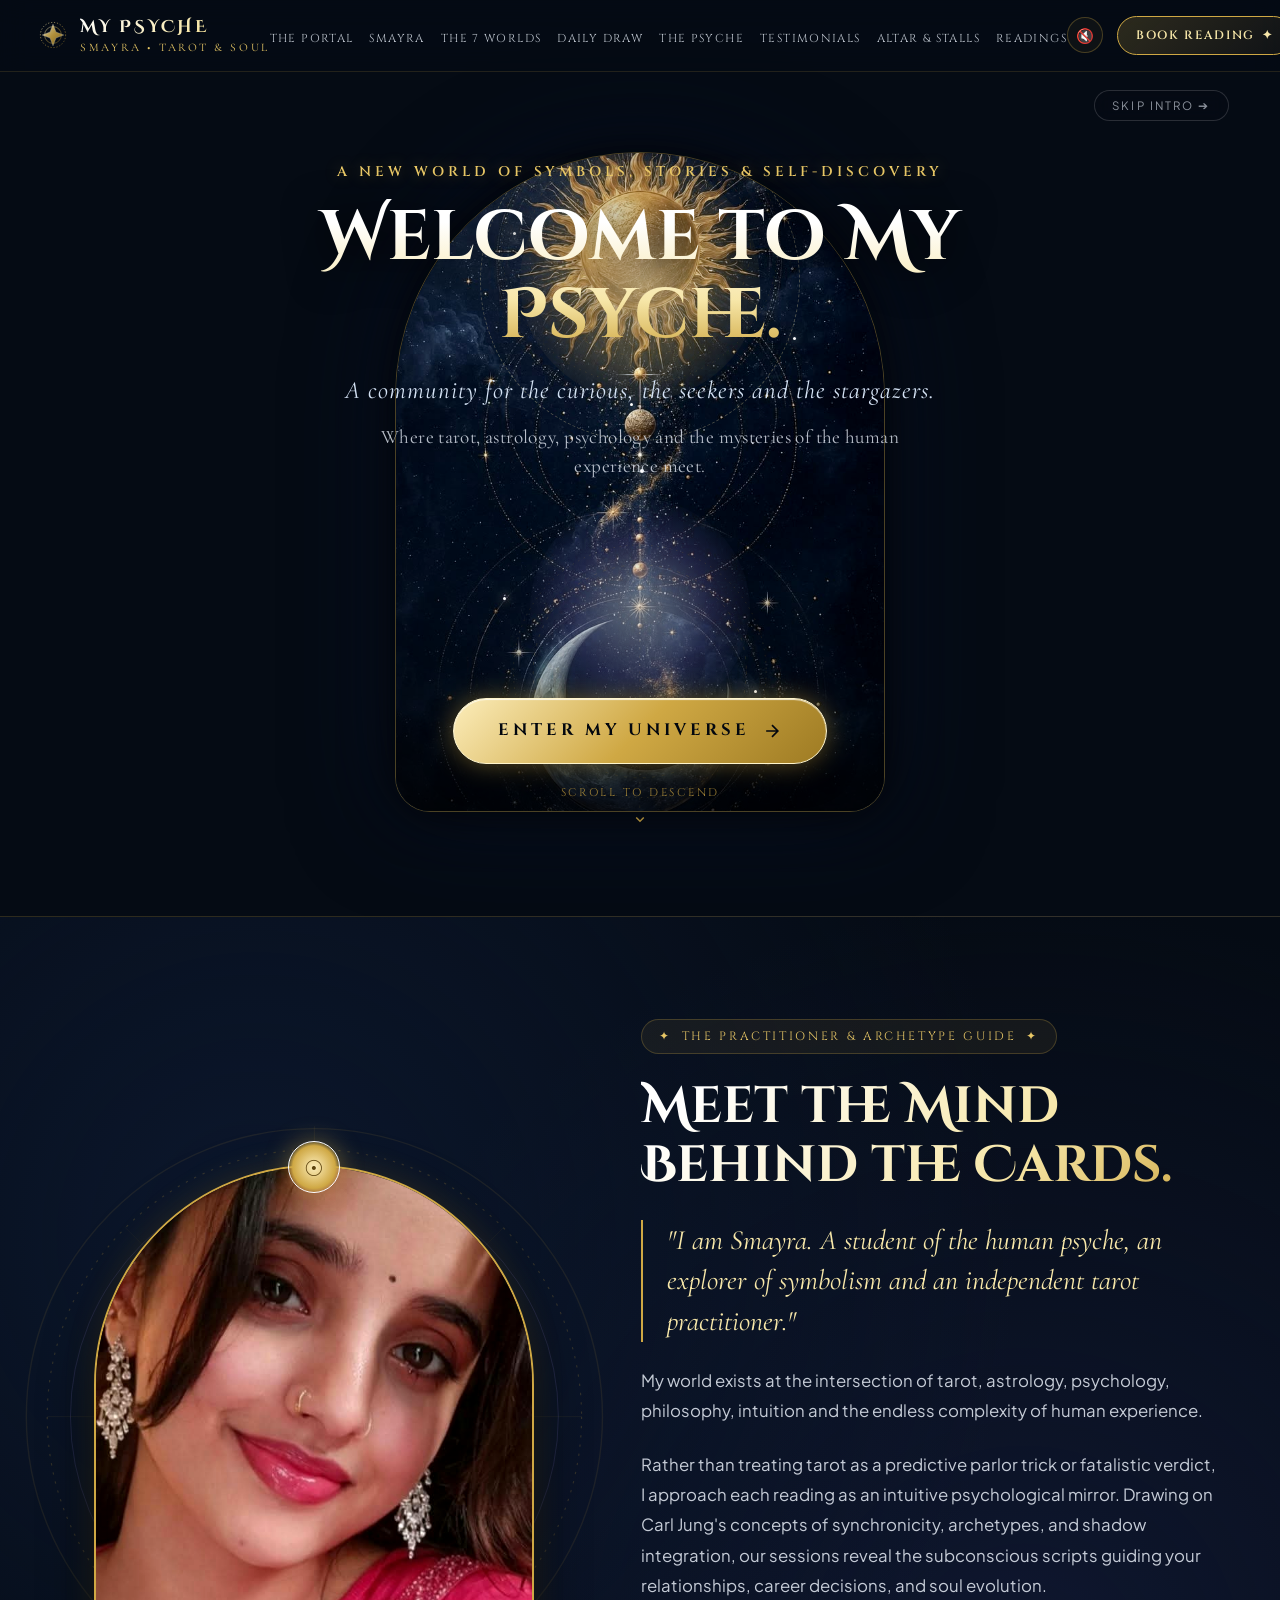
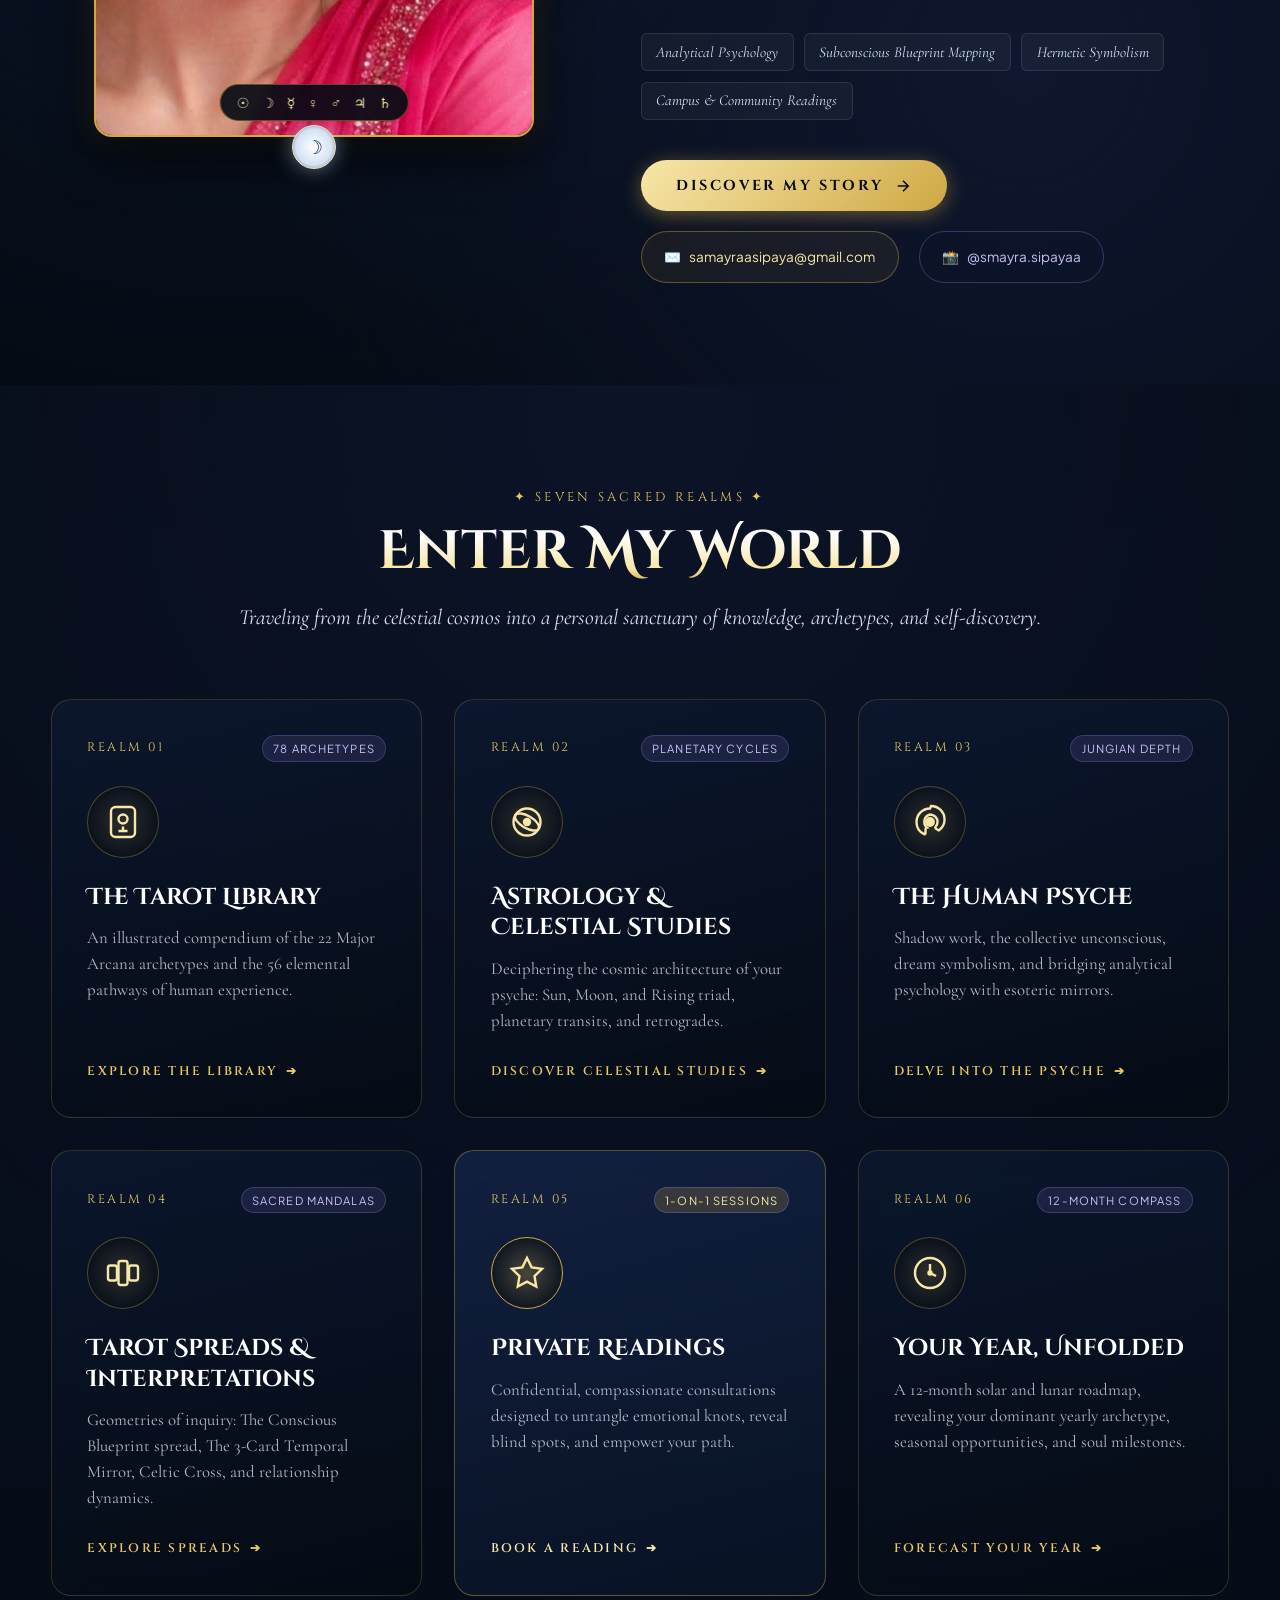
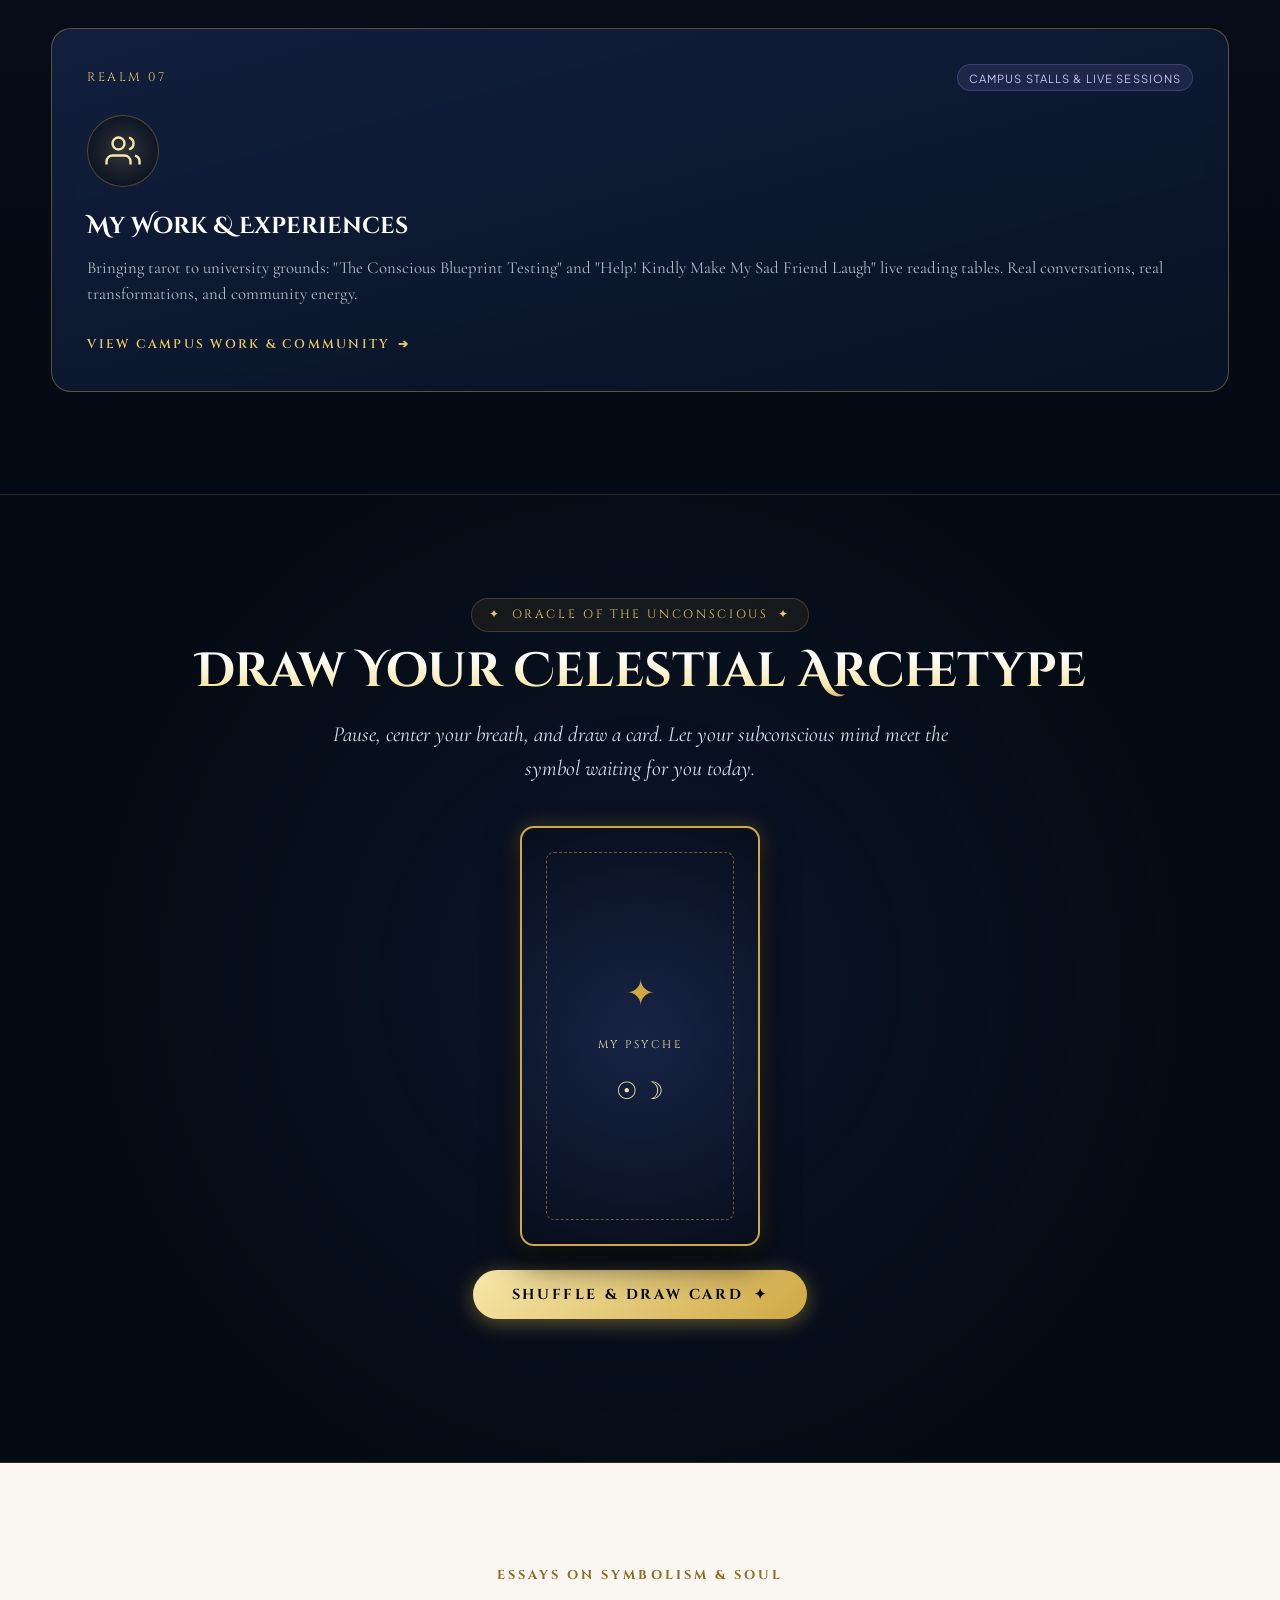
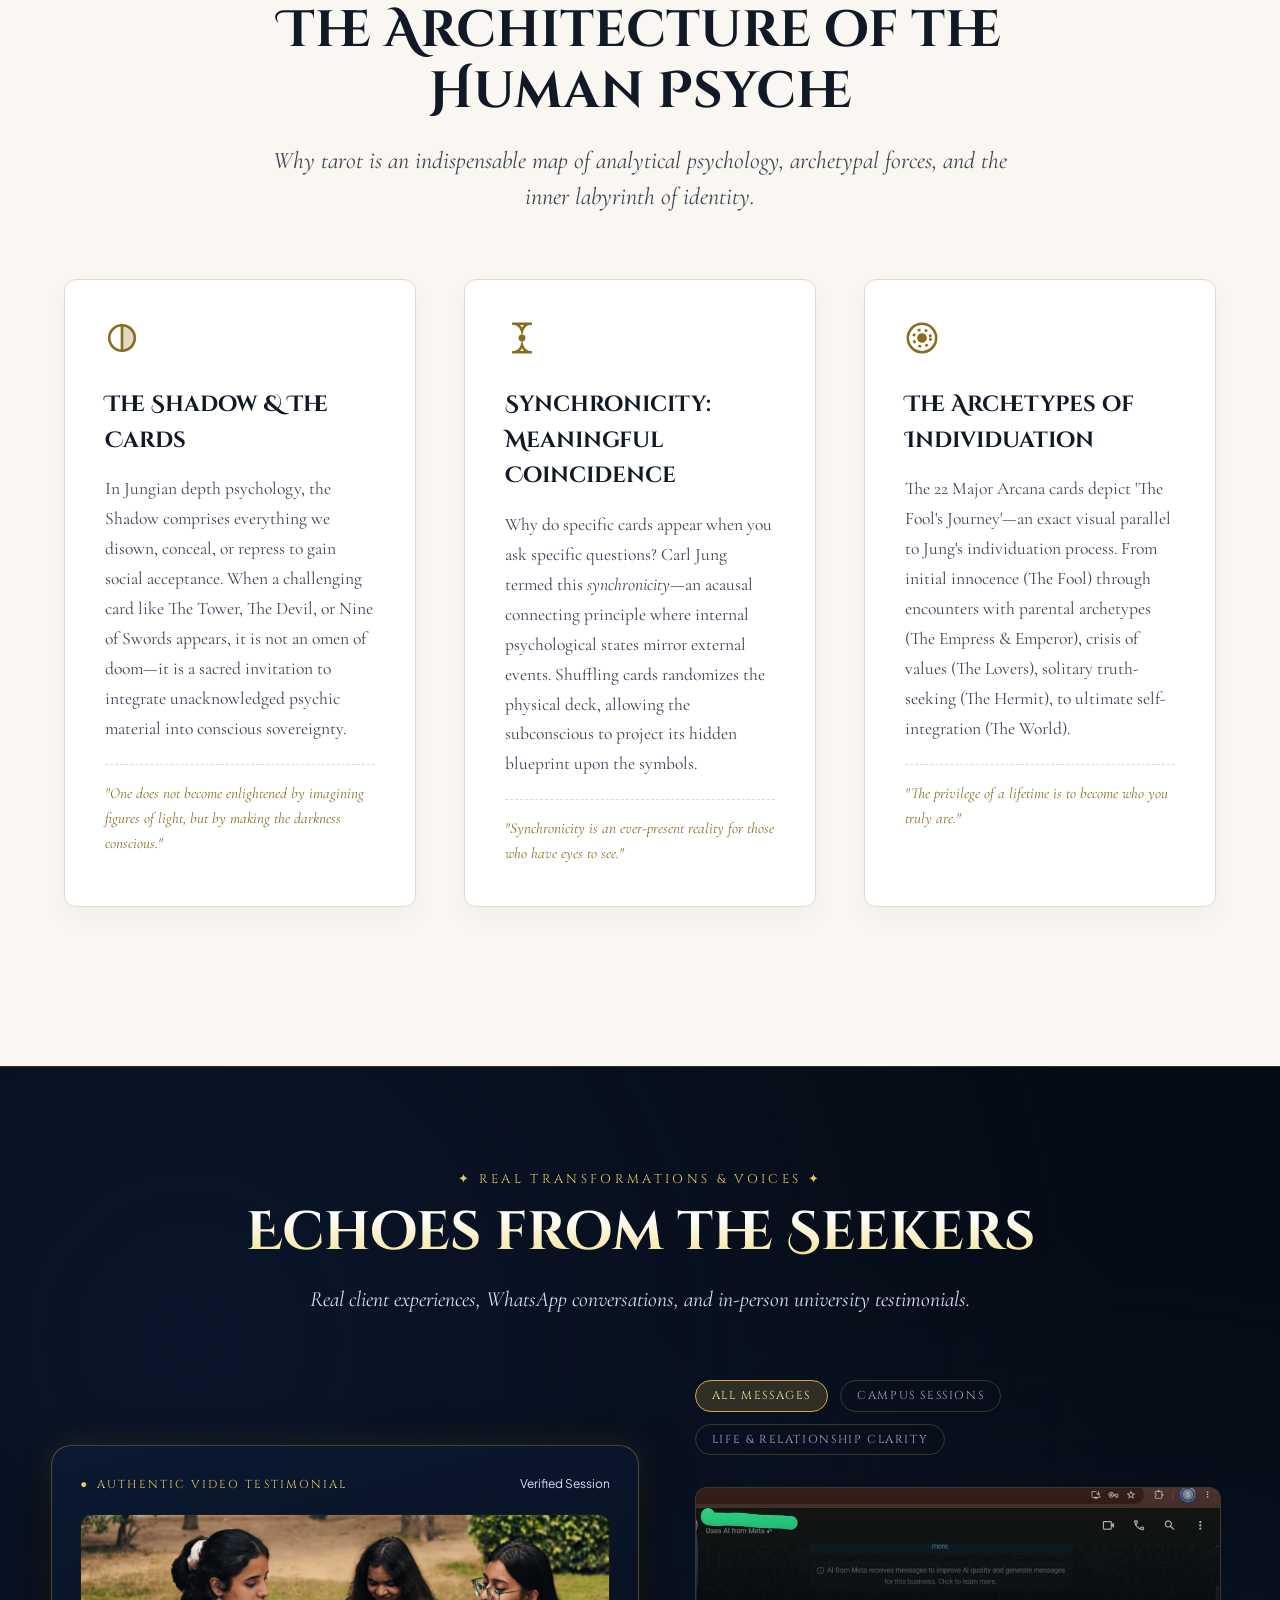
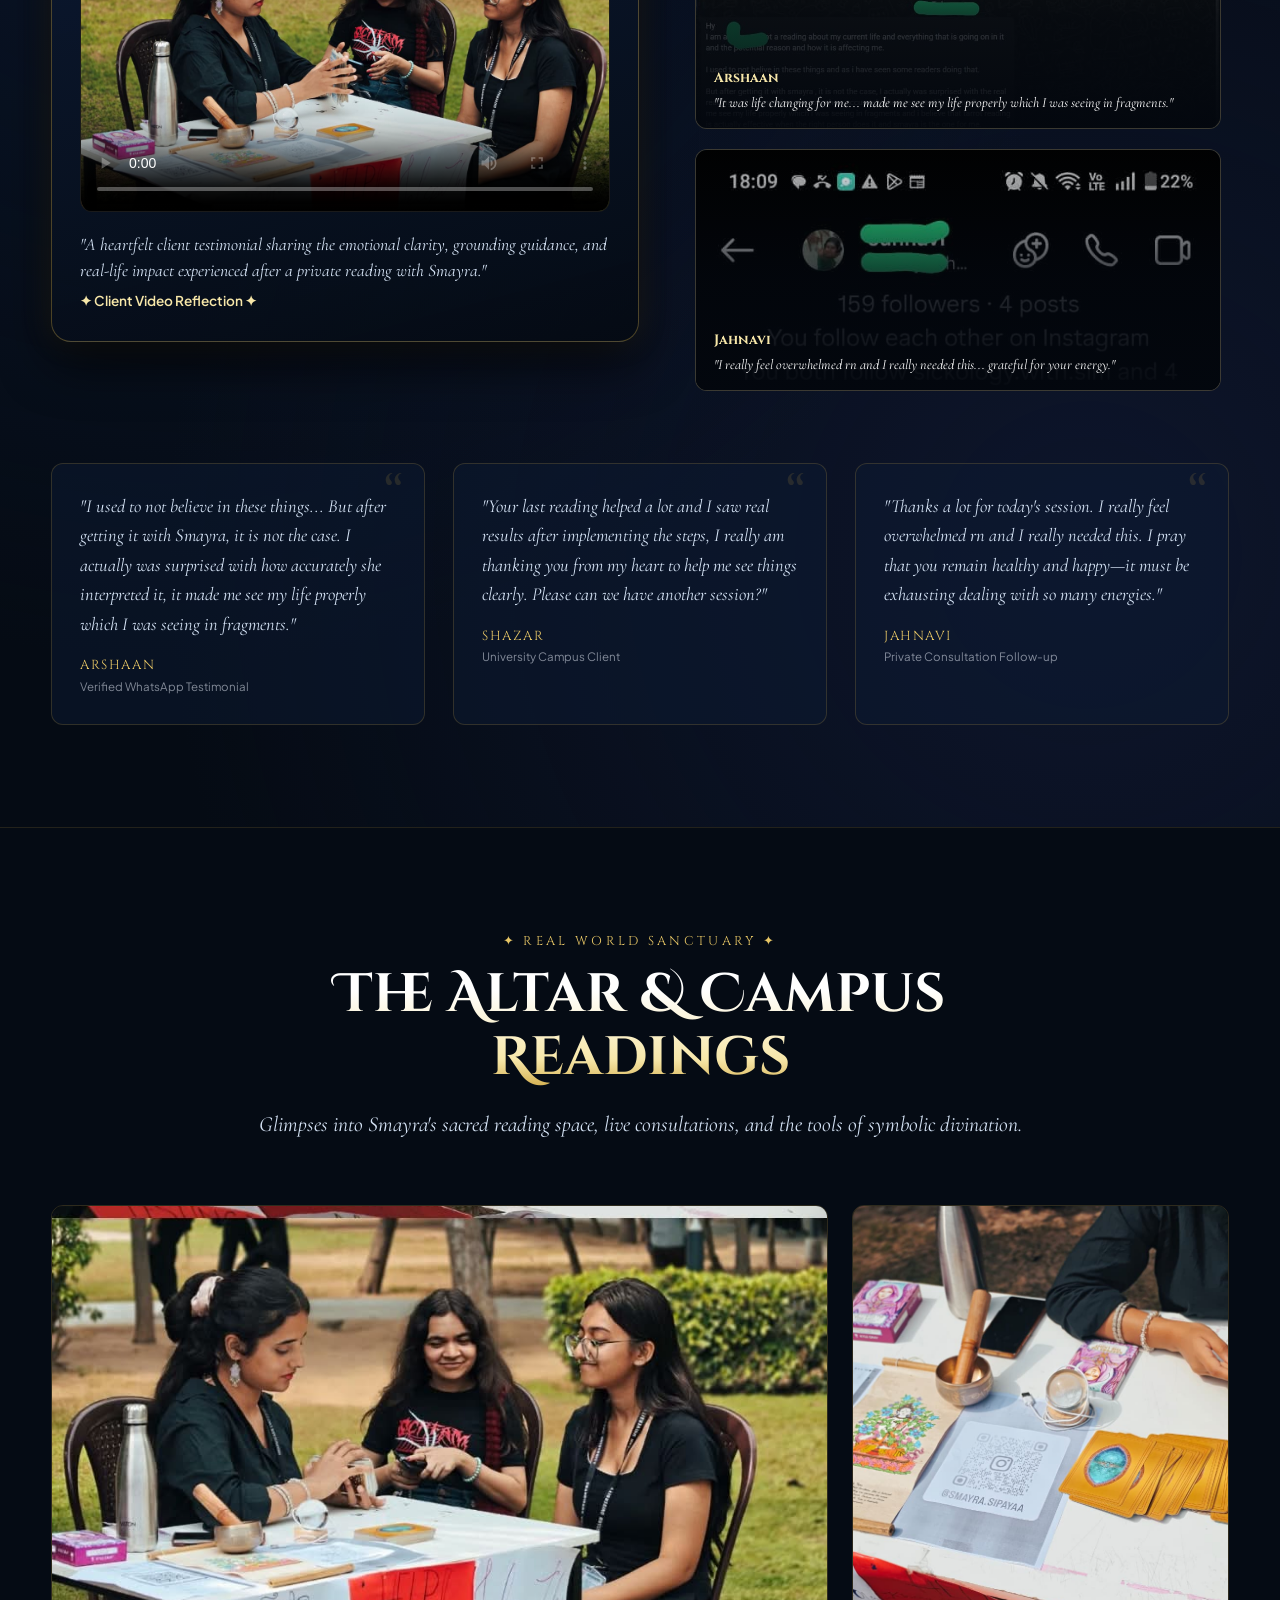
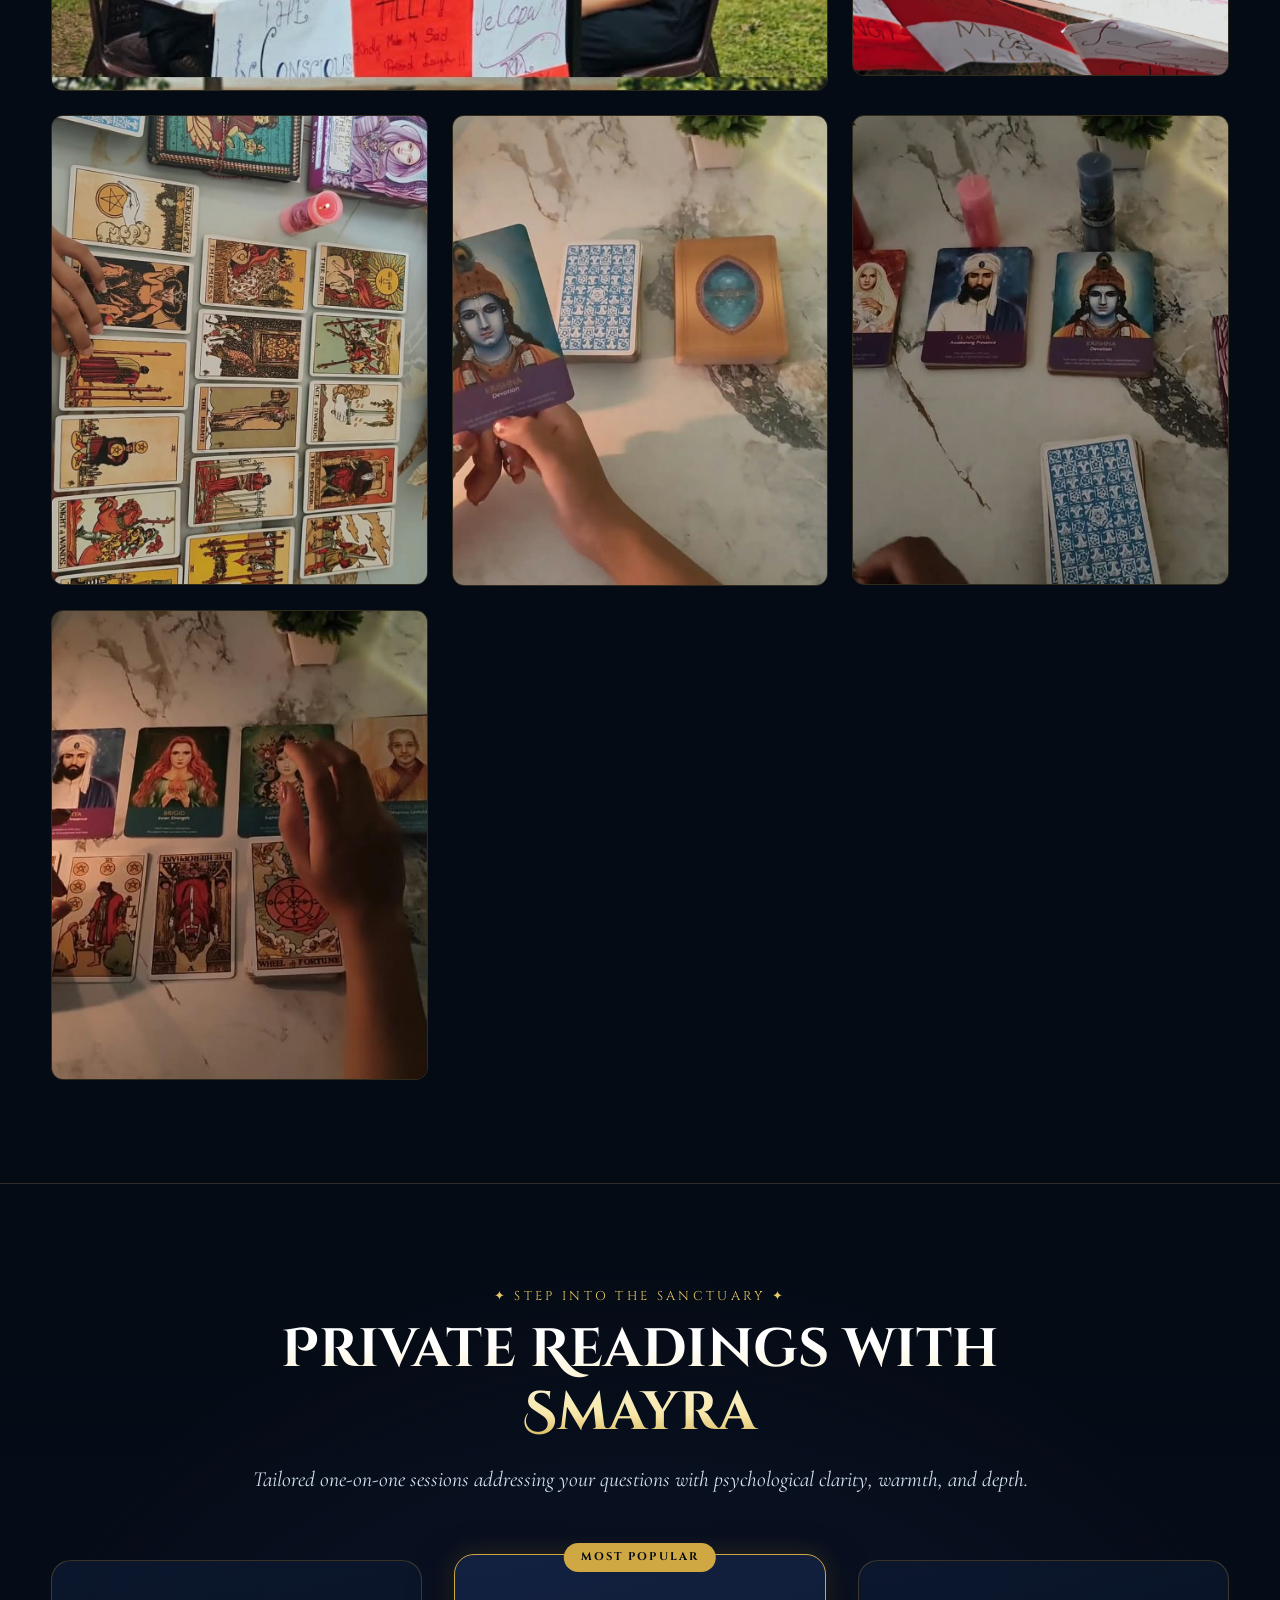
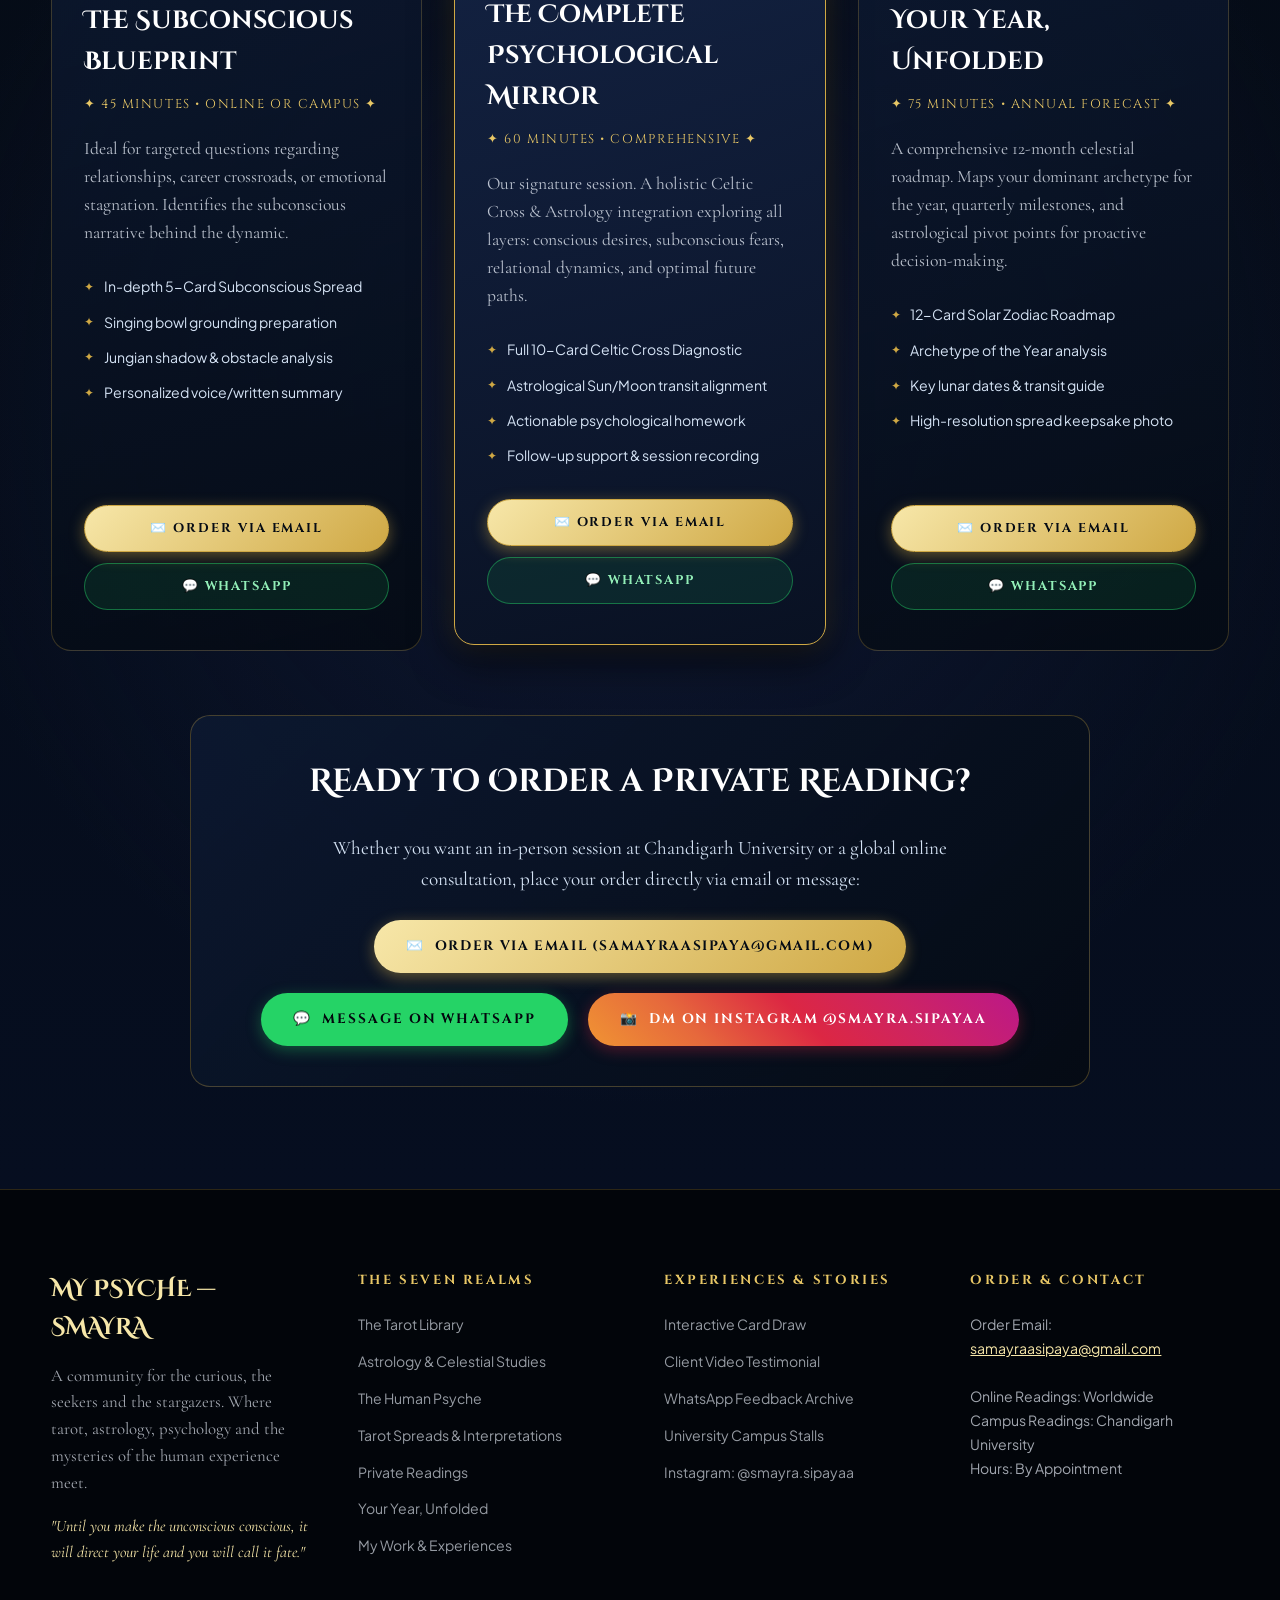
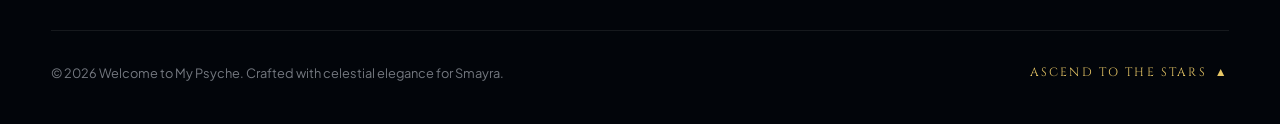
==== commit 8f5456a3: "feat: add samayraasipaya@gmail.com for direct reading orders and consultation inquiries" ====
--- a/index.html
+++ b/index.html
@@ -241,6 +241,11 @@
               </svg>
             </button>
 
+            <a href="mailto:samayraasipaya@gmail.com?subject=Inquiry%20/%20Tarot%20Reading%20with%20Smayra" class="email-handle-btn" title="Email Smayra for inquiries & bookings">
+              <span>✉️</span>
+              <span>samayraasipaya@gmail.com</span>
+            </a>
+
             <a href="https://instagram.com/smayra.sipayaa" target="_blank" rel="noopener noreferrer" class="instagram-handle-btn">
               <span>📸</span>
               <span>@smayra.sipayaa</span>
@@ -816,9 +821,14 @@
               <li class="tier-feature-item">Personalized voice/written summary</li>
             </ul>
           </div>
-          <a href="https://wa.me/?text=Hello%20Smayra,%20I%20would%20like%20to%20book%20The%20Subconscious%20Blueprint%20(45%20min)%20reading%20session." target="_blank" class="tier-action-btn">
-            Inquire & Book Session
-          </a>
+          <div class="tier-actions-row">
+            <a href="mailto:samayraasipaya@gmail.com?subject=Order%20Reading:%20The%20Subconscious%20Blueprint%20(45%20min)&body=Hello%20Smayra,%0A%0AI%20would%20like%20to%20order%20The%20Subconscious%20Blueprint%20reading%20session.%0A%0AName:%20%0APreferred%20Format%20(Online%20/%20Campus):%20%0APreferred%20Date%20%26%20Time:%20%0AMy%20Questions:%20" class="tier-action-btn email-tier-btn">
+              <span>✉️ Order via Email</span>
+            </a>
+            <a href="https://wa.me/?text=Hello%20Smayra,%20I%20would%20like%20to%20book%20The%20Subconscious%20Blueprint%20(45%20min)%20reading%20session." target="_blank" class="tier-action-btn wa-tier-btn">
+              <span>💬 WhatsApp</span>
+            </a>
+          </div>
         </div>
 
         <!-- Tier 2 (Featured) -->
@@ -837,9 +847,14 @@
               <li class="tier-feature-item">Follow-up support & session recording</li>
             </ul>
           </div>
-          <a href="https://wa.me/?text=Hello%20Smayra,%20I%20would%20love%20to%20book%20The%20Complete%20Psychological%20Mirror%20(60%20min)%20session%20with%20you." target="_blank" class="tier-action-btn">
-            Inquire & Book Session
-          </a>
+          <div class="tier-actions-row">
+            <a href="mailto:samayraasipaya@gmail.com?subject=Order%20Reading:%20The%20Complete%20Psychological%20Mirror%20(60%20min)&body=Hello%20Smayra,%0A%0AI%20would%20love%20to%20order%20The%20Complete%20Psychological%20Mirror%20session.%0A%0AName:%20%0APreferred%20Format%20(Online%20/%20Campus):%20%0APreferred%20Date%20%26%20Time:%20%0AMy%20Questions:%20" class="tier-action-btn email-tier-btn">
+              <span>✉️ Order via Email</span>
+            </a>
+            <a href="https://wa.me/?text=Hello%20Smayra,%20I%20would%20love%20to%20book%20The%20Complete%20Psychological%20Mirror%20(60%20min)%20session%20with%20you." target="_blank" class="tier-action-btn wa-tier-btn">
+              <span>💬 WhatsApp</span>
+            </a>
+          </div>
         </div>
 
         <!-- Tier 3 -->
@@ -857,21 +872,30 @@
               <li class="tier-feature-item">High-resolution spread keepsake photo</li>
             </ul>
           </div>
-          <a href="https://wa.me/?text=Hello%20Smayra,%20I%20would%20love%20to%20book%20The%20Year%20Ahead%20Unfolded%20forecast%20reading." target="_blank" class="tier-action-btn">
-            Inquire & Book Session
-          </a>
+          <div class="tier-actions-row">
+            <a href="mailto:samayraasipaya@gmail.com?subject=Order%20Reading:%20Your%20Year%20Unfolded%20Annual%20Forecast&body=Hello%20Smayra,%0A%0AI%20would%20love%20to%20order%20Your%20Year,%20Unfolded%20forecast%20reading.%0A%0AName:%20%0ADate%20of%20Birth%20(for%20planetary%20roadmap):%20%0APreferred%20Date%20%26%20Time:%20" class="tier-action-btn email-tier-btn">
+              <span>✉️ Order via Email</span>
+            </a>
+            <a href="https://wa.me/?text=Hello%20Smayra,%20I%20would%20love%20to%20book%20The%20Year%20Ahead%20Unfolded%20forecast%20reading." target="_blank" class="tier-action-btn wa-tier-btn">
+              <span>💬 WhatsApp</span>
+            </a>
+          </div>
         </div>
 
       </div>
 
       <!-- Quick Connect Banner with WhatsApp & Instagram -->
       <div class="direct-connect-banner">
-        <h3 class="connect-heading">Ready to Unveil the Hidden Threads?</h3>
+        <h3 class="connect-heading">Ready to Order a Private Reading?</h3>
         <p class="connect-subtext">
-          Whether you want an in-person university session at Chandigarh University or a global online video consultation, reach out directly to Smayra:
+          Whether you want an in-person session at Chandigarh University or a global online consultation, place your order directly via email or message:
         </p>
 
         <div class="connect-buttons-row">
+          <a href="mailto:samayraasipaya@gmail.com?subject=Order%20Tarot%20Reading%20Session%20with%20Smayra&body=Hello%20Smayra,%0A%0AI%20would%20like%20to%20order%20and%20book%20a%20private%20tarot%20reading%20session%20with%20you.%0A%0ASession%20Type:%20%0APreferred%20Date%20/%20Time:%20%0AYour%20Questions%20/%20Context:%20%0A%0AThank%20you!" class="email-connect-btn">
+            <span>✉️</span>
+            <span>Order via Email (samayraasipaya@gmail.com)</span>
+          </a>
           <a href="https://wa.me/?text=Hello%20Smayra,%20I%20am%20interested%20in%20booking%20a%20tarot%20reading%20session%20with%20you." target="_blank" rel="noopener noreferrer" class="whatsapp-connect-btn">
             <span>💬</span>
             <span>Message on WhatsApp</span>
@@ -924,12 +948,13 @@
       </div>
 
       <div class="footer-nav-col">
-        <h4 class="footer-col-heading">Sanctuary Hours</h4>
+        <h4 class="footer-col-heading">Order & Contact</h4>
         <p style="font-size: 0.88rem; color: rgba(229, 235, 245, 0.7); line-height: 1.7;">
+          Order Email:<br>
+          <a href="mailto:samayraasipaya@gmail.com" style="color: var(--color-gold-light); text-decoration: underline;">samayraasipaya@gmail.com</a><br><br>
           Online Readings: Worldwide<br>
           Campus Readings: Chandigarh University<br>
-          Hours: By Appointment<br>
-          Direct inquiries via WhatsApp or Instagram
+          Hours: By Appointment
         </p>
       </div>
 
--- a/css/style.css
+++ b/css/style.css
@@ -882,7 +882,7 @@
 .practitioner-actions {
   display: flex;
   align-items: center;
-  gap: 1.5rem;
+  gap: 1.25rem;
   margin-top: 1rem;
   flex-wrap: wrap;
 }
@@ -908,6 +908,26 @@
   transform: translateY(-2px);
   box-shadow: 0 8px 30px rgba(207, 168, 68, 0.6);
   background: #ffffff;
+}
+
+.email-handle-btn {
+  font-family: var(--font-sans);
+  font-size: 0.85rem;
+  color: var(--color-gold-light);
+  display: inline-flex;
+  align-items: center;
+  gap: 0.5rem;
+  padding: 0.85rem 1.4rem;
+  border-radius: var(--radius-full);
+  border: 1px solid rgba(207, 168, 68, 0.4);
+  background: rgba(207, 168, 68, 0.08);
+  transition: all var(--transition-fast);
+}
+
+.email-handle-btn:hover {
+  background: rgba(207, 168, 68, 0.2);
+  border-color: var(--color-gold-luminous);
+  color: #ffffff;
 }
 
 .instagram-handle-btn {
@@ -1848,26 +1868,52 @@
   font-size: 0.75rem;
 }
 
+.tier-actions-row {
+  display: flex;
+  flex-direction: column;
+  gap: 0.65rem;
+  margin-top: auto;
+}
+
 .tier-action-btn {
   font-family: var(--font-serif);
-  font-size: 0.82rem;
-  letter-spacing: 0.18em;
+  font-size: 0.8rem;
+  letter-spacing: 0.15em;
   text-transform: uppercase;
   font-weight: 700;
-  padding: 0.9rem 1.8rem;
+  padding: 0.75rem 1.4rem;
   border-radius: var(--radius-full);
   text-align: center;
   border: 1px solid var(--color-gold);
   color: var(--color-gold-light);
   background: rgba(207, 168, 68, 0.08);
+  display: flex;
+  align-items: center;
+  justify-content: center;
+  gap: 0.45rem;
   transition: all var(--transition-normal);
 }
 
-.tier-action-btn:hover,
-.reading-tier-card.featured-tier .tier-action-btn {
+.tier-action-btn.email-tier-btn {
   background: linear-gradient(135deg, var(--color-gold-light) 0%, var(--color-gold) 100%);
   color: var(--color-deep-navy);
-  box-shadow: 0 4px 20px var(--color-gold-glow);
+  box-shadow: 0 4px 15px var(--color-gold-glow);
+}
+
+.tier-action-btn.email-tier-btn:hover {
+  background: #ffffff;
+  box-shadow: 0 6px 20px rgba(207, 168, 68, 0.6);
+}
+
+.tier-action-btn.wa-tier-btn {
+  background: rgba(37, 211, 102, 0.1);
+  border-color: rgba(37, 211, 102, 0.45);
+  color: #92eeb7;
+}
+
+.tier-action-btn.wa-tier-btn:hover {
+  background: #25d366;
+  color: #03070e;
 }
 
 /* Quick Direct Booking Banner */
@@ -1903,6 +1949,29 @@
   gap: 1.25rem;
   flex-wrap: wrap;
   justify-content: center;
+}
+
+.email-connect-btn {
+  font-family: var(--font-serif);
+  font-size: 0.85rem;
+  letter-spacing: 0.12em;
+  text-transform: uppercase;
+  font-weight: 700;
+  padding: 0.95rem 2rem;
+  border-radius: var(--radius-full);
+  background: linear-gradient(135deg, var(--color-gold-light) 0%, var(--color-gold) 100%);
+  color: var(--color-deep-navy);
+  display: inline-flex;
+  align-items: center;
+  gap: 0.65rem;
+  box-shadow: 0 4px 15px var(--color-gold-glow);
+  transition: all var(--transition-normal);
+}
+
+.email-connect-btn:hover {
+  transform: translateY(-2px);
+  background: #ffffff;
+  box-shadow: 0 8px 25px rgba(207, 168, 68, 0.6);
 }
 
 .whatsapp-connect-btn {
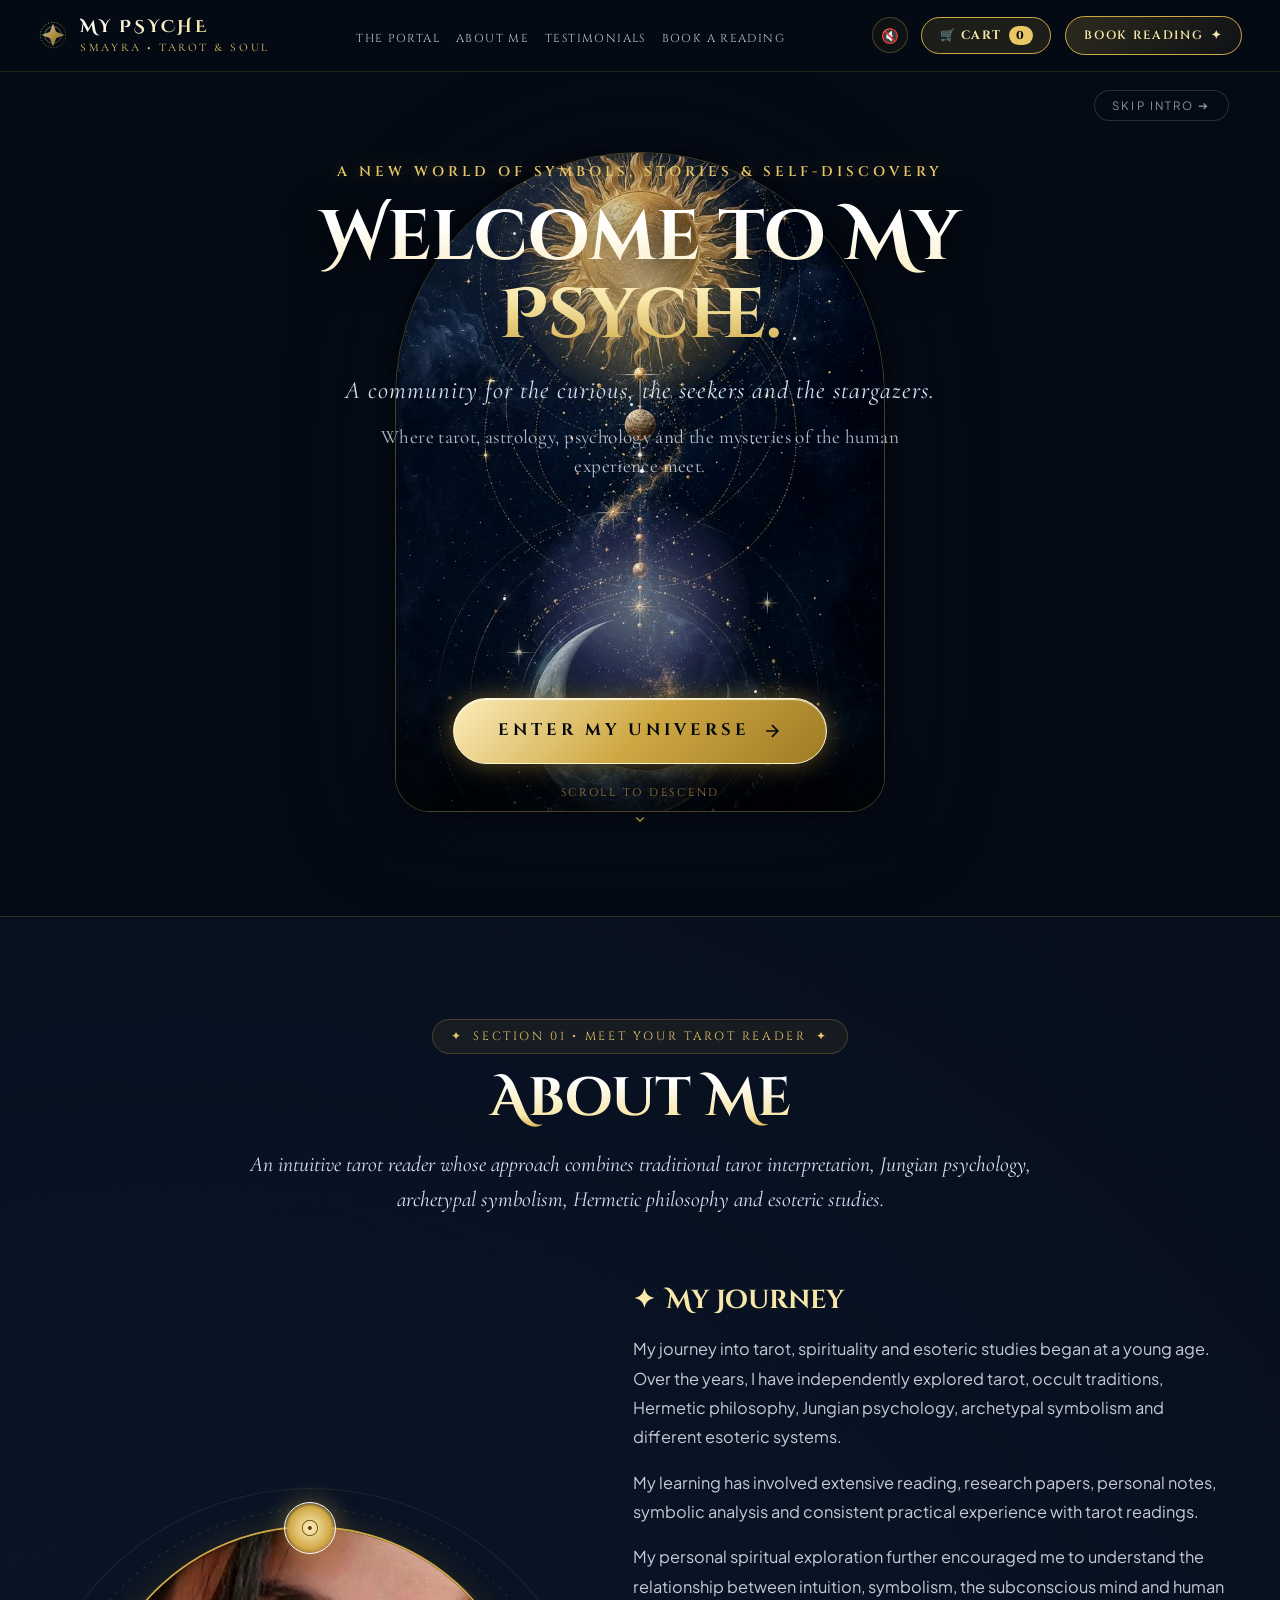
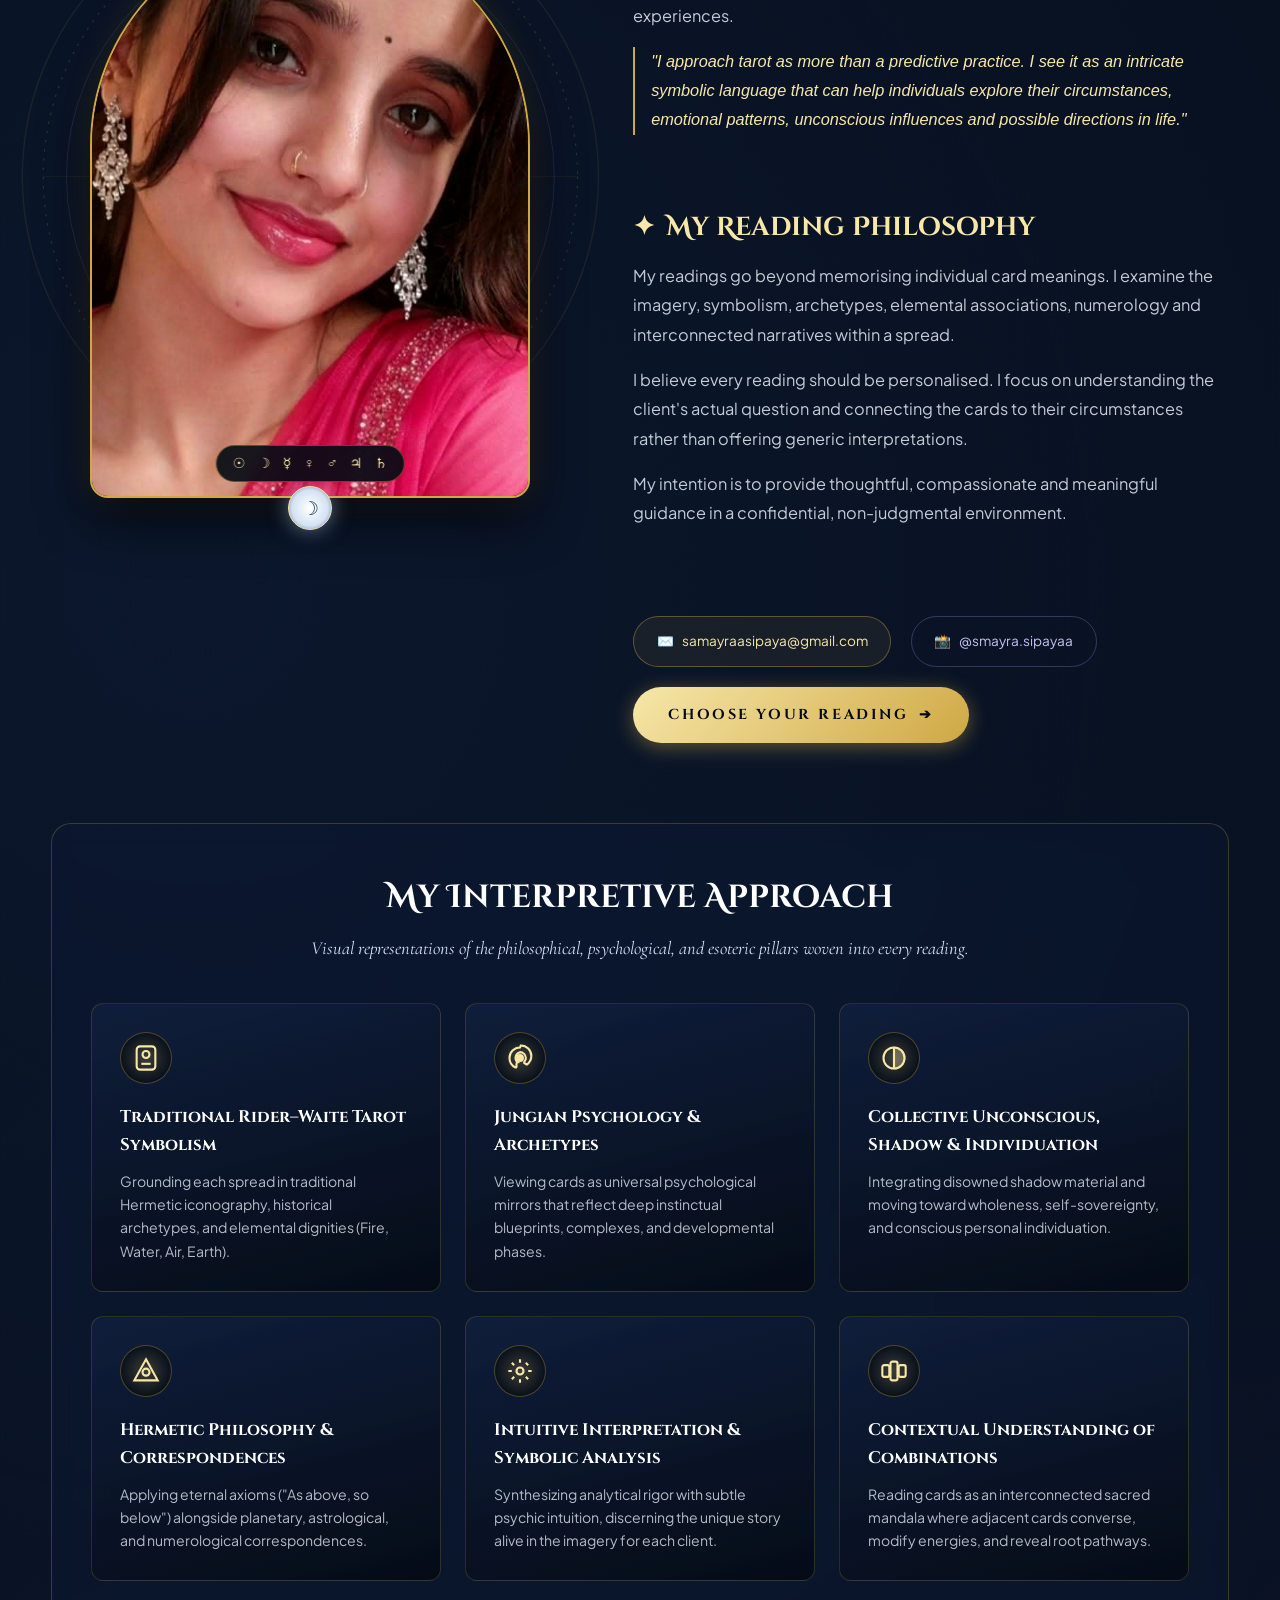
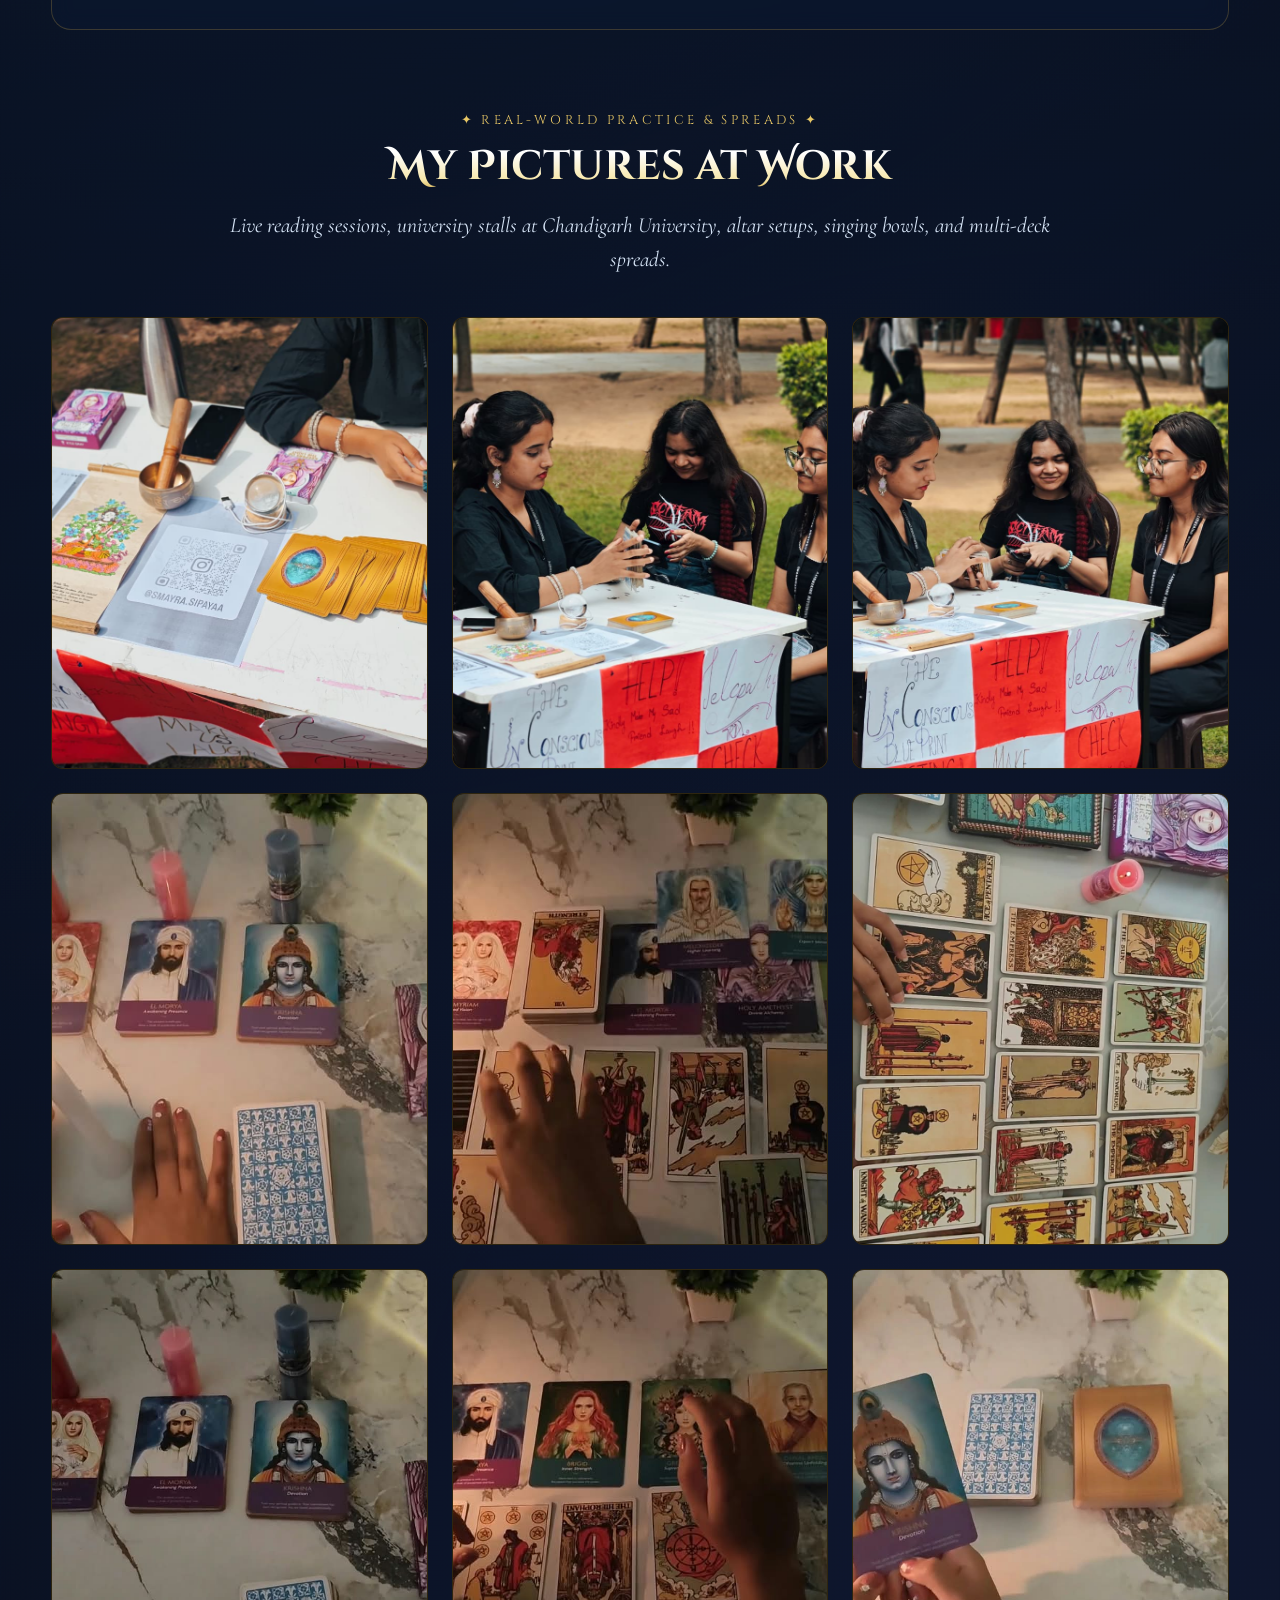
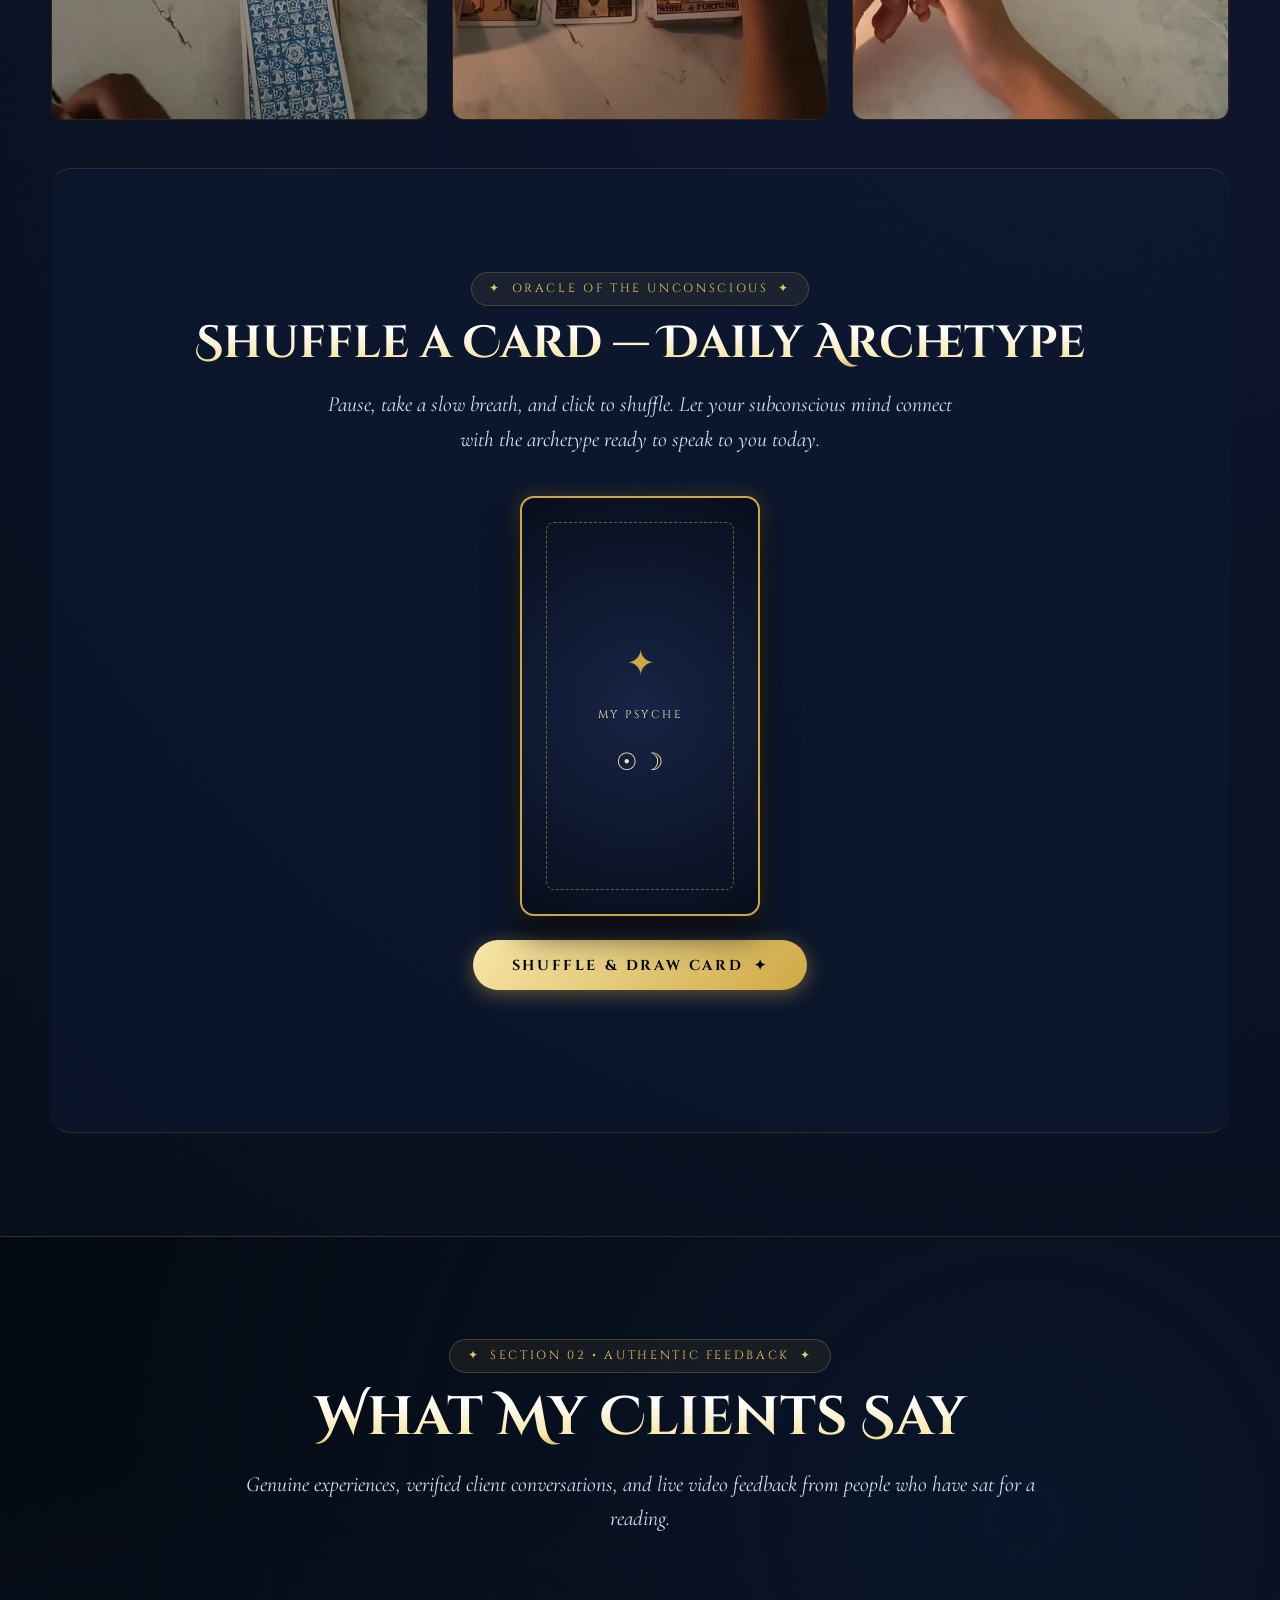
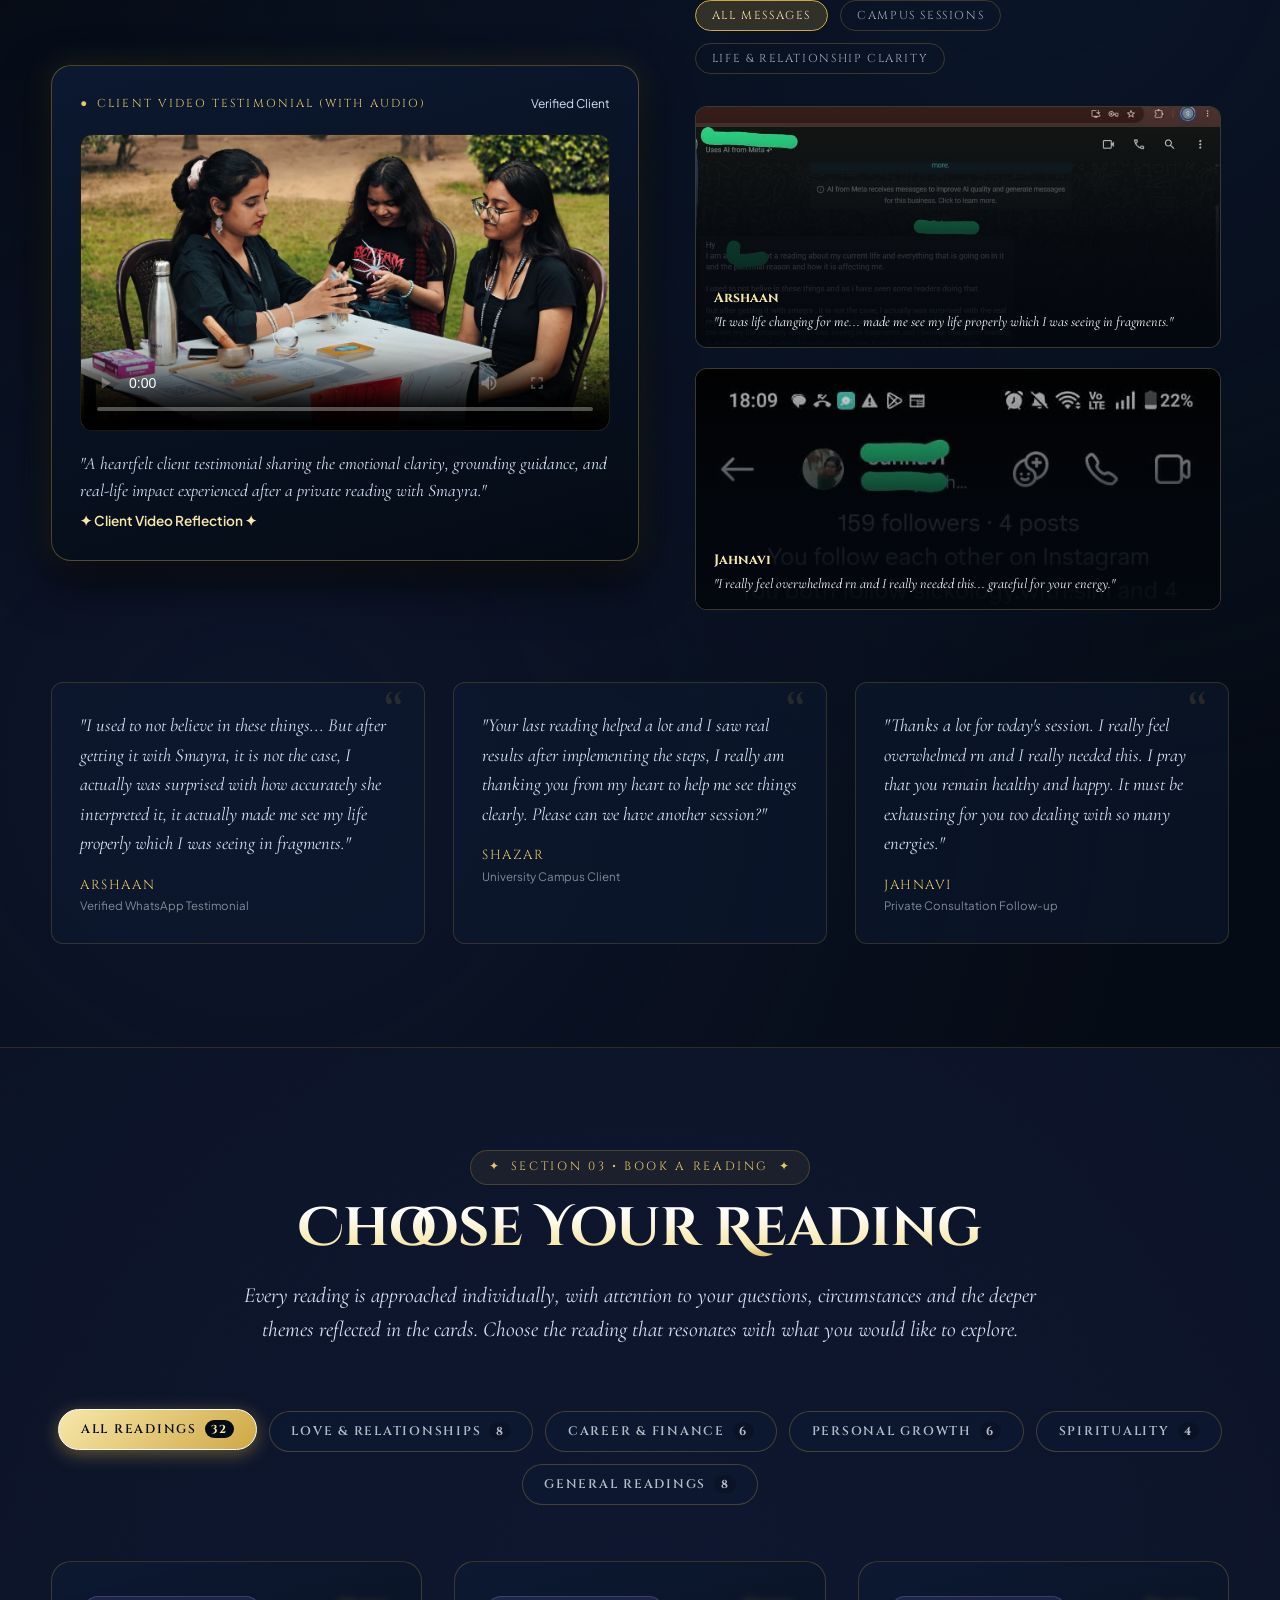
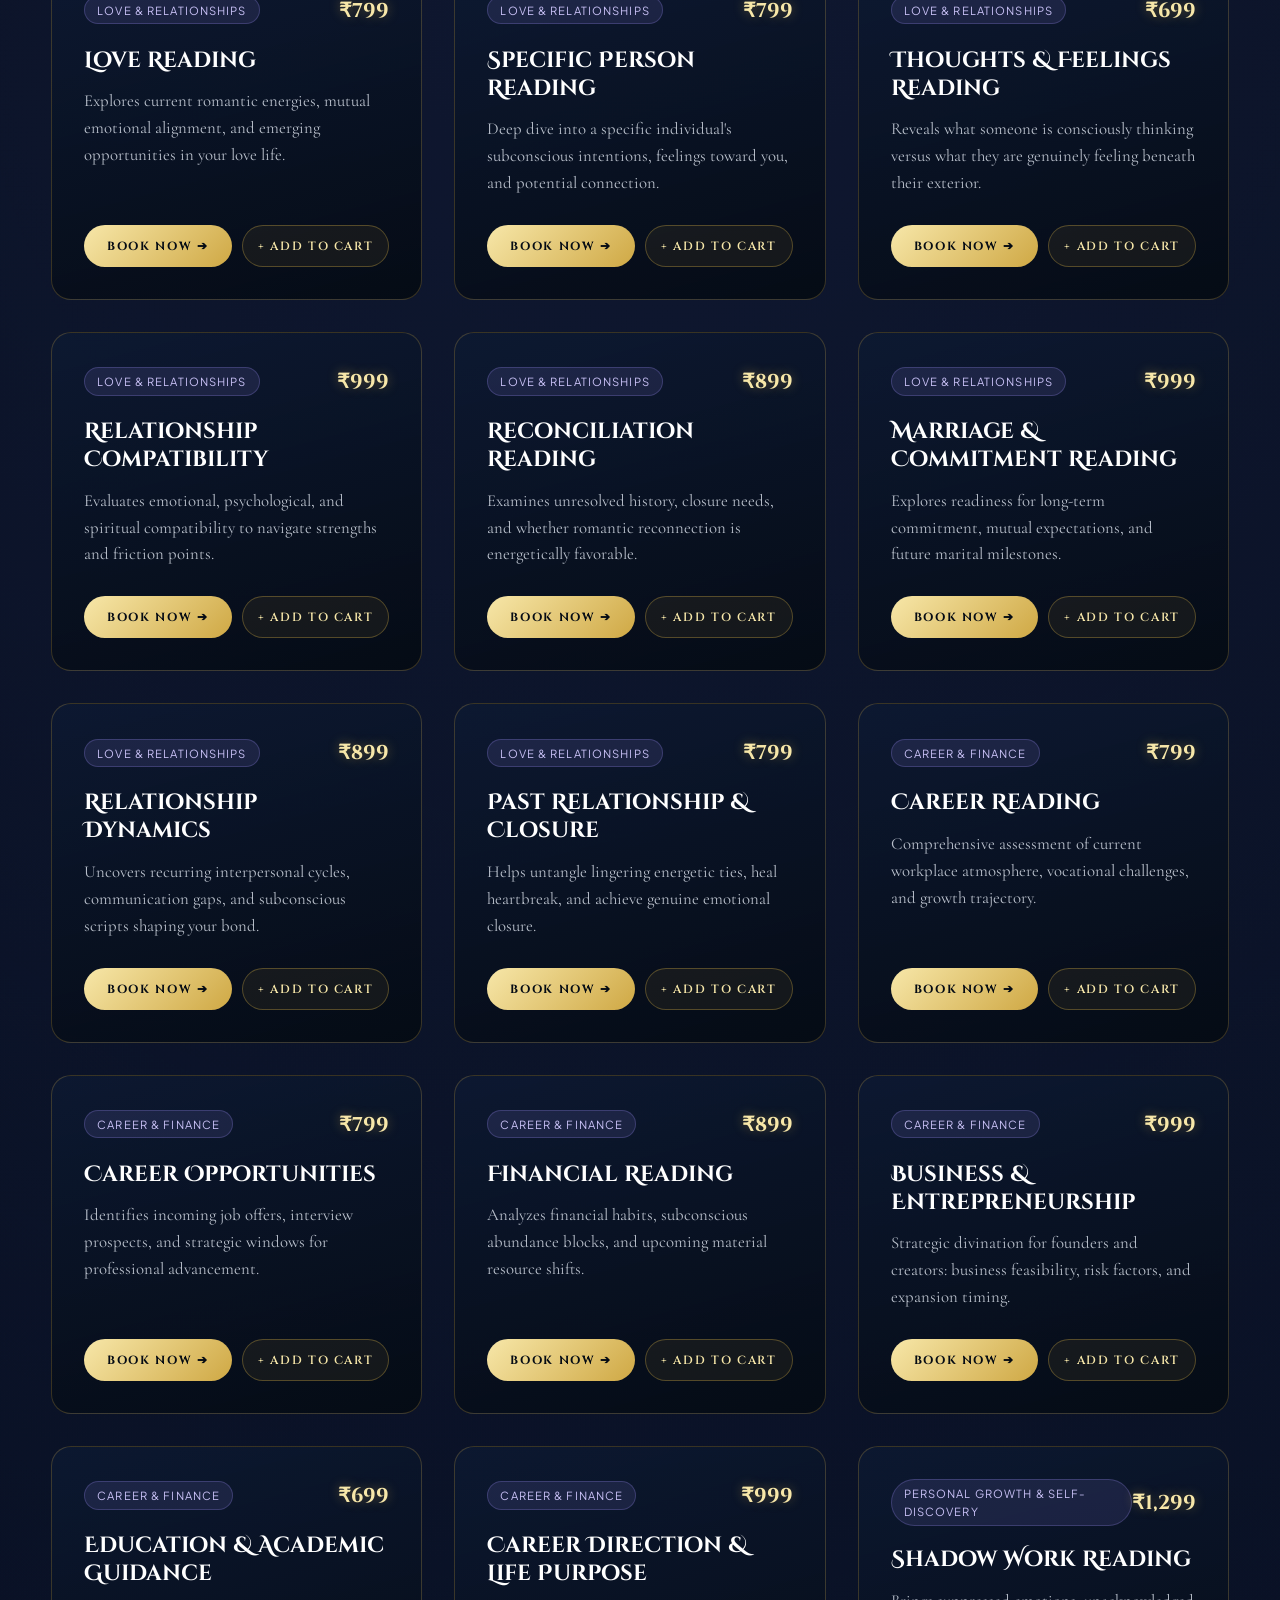
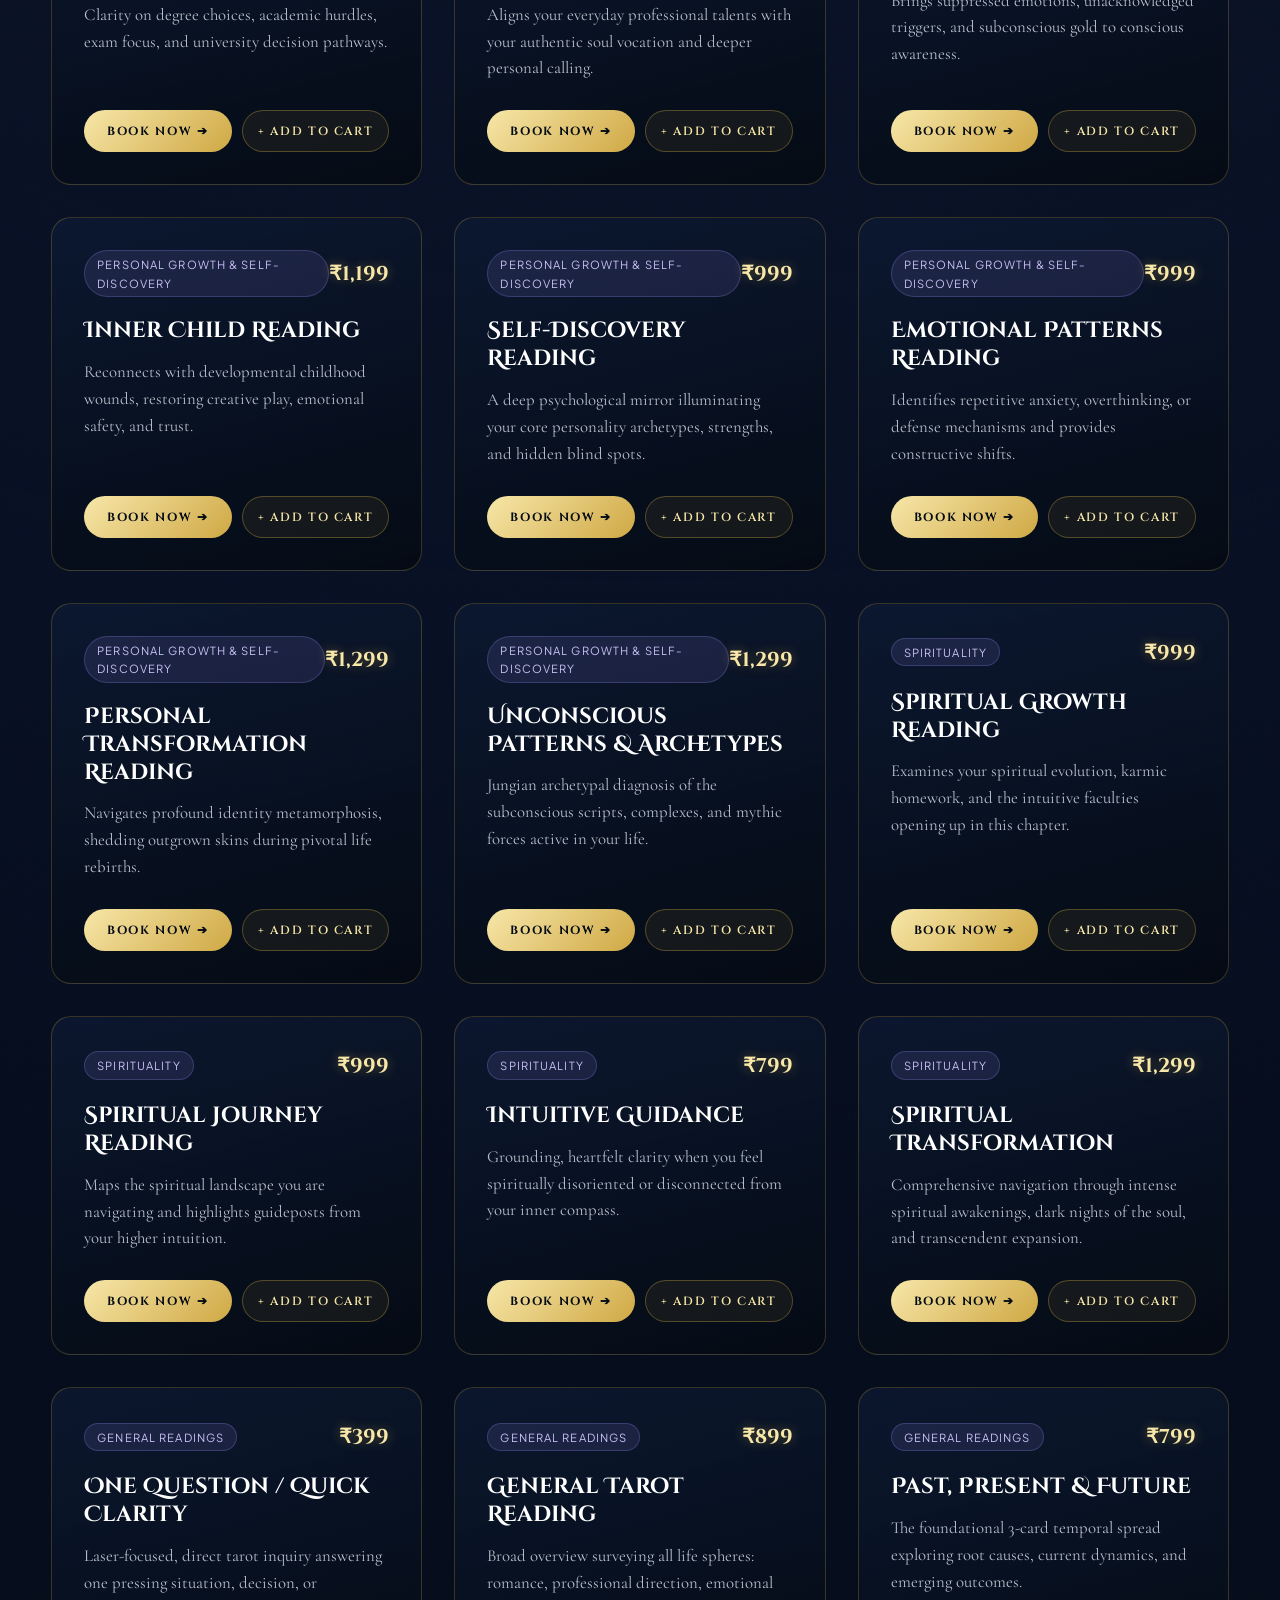
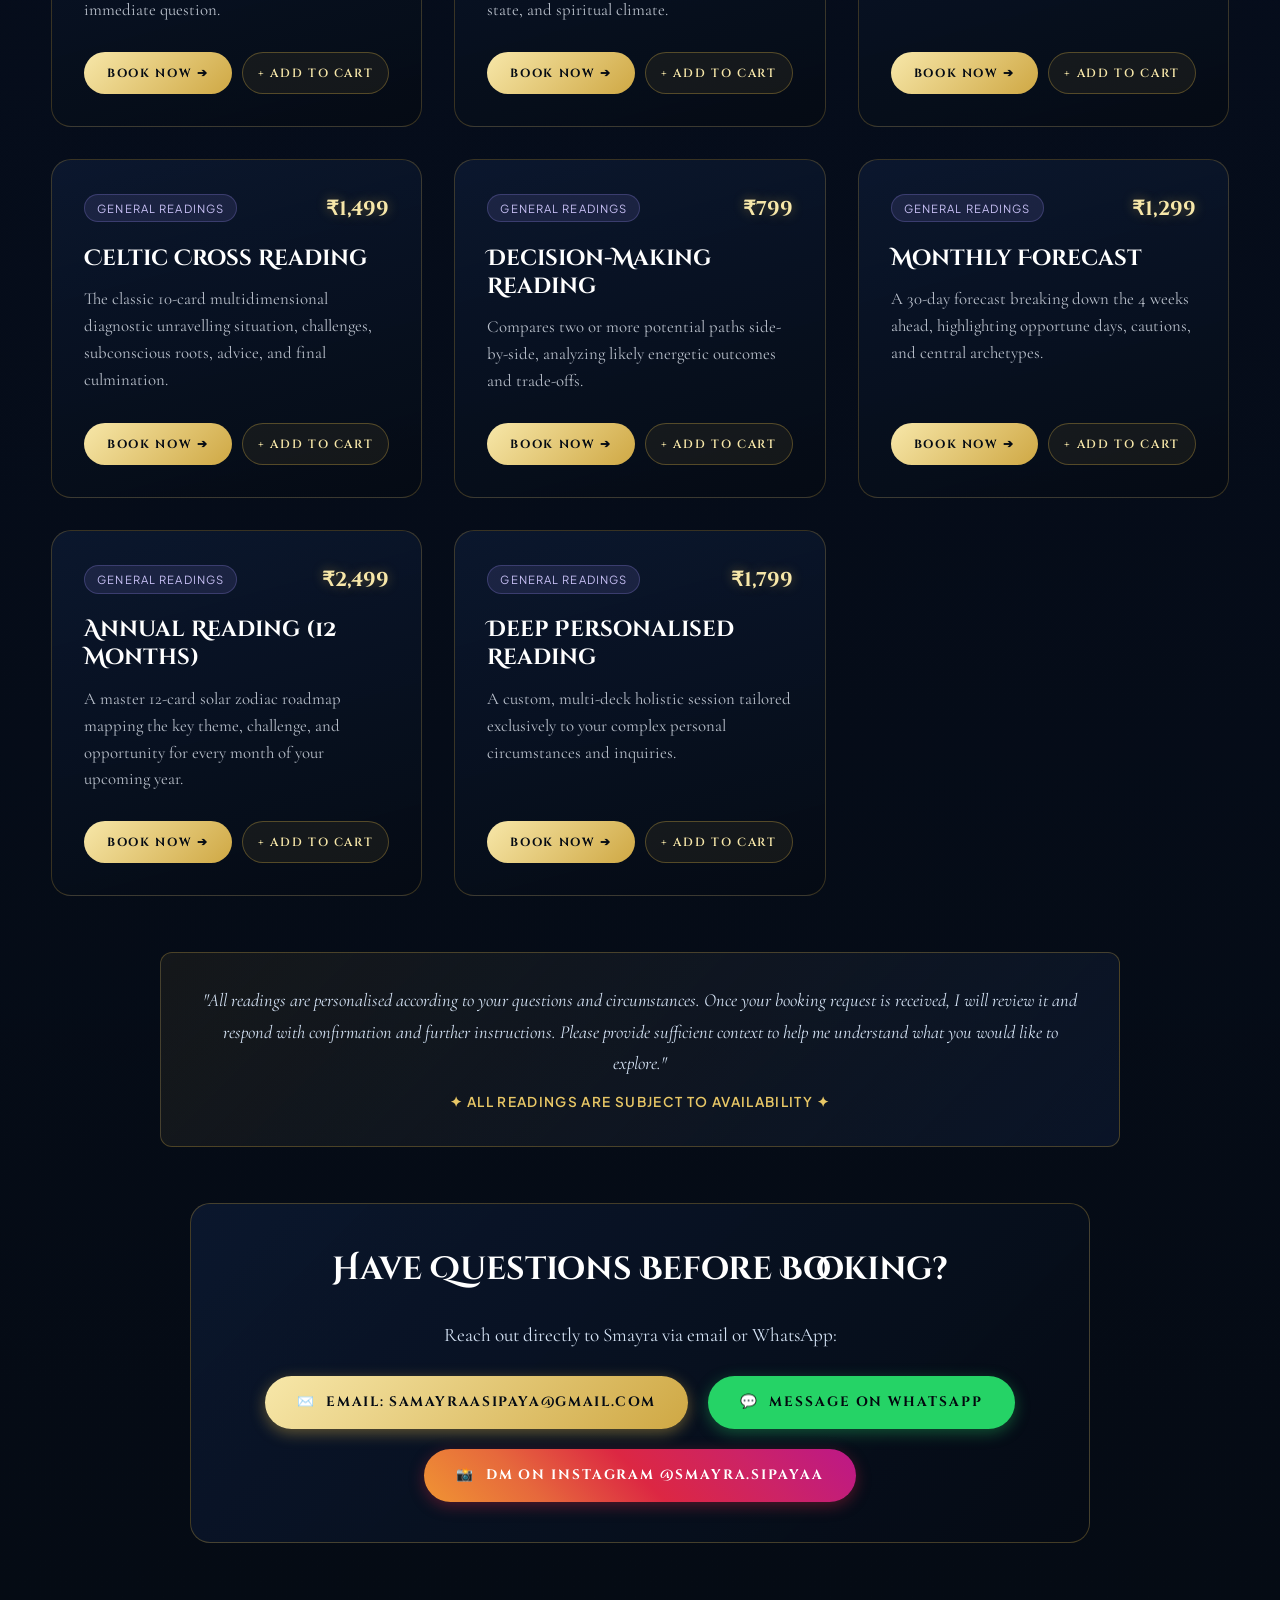
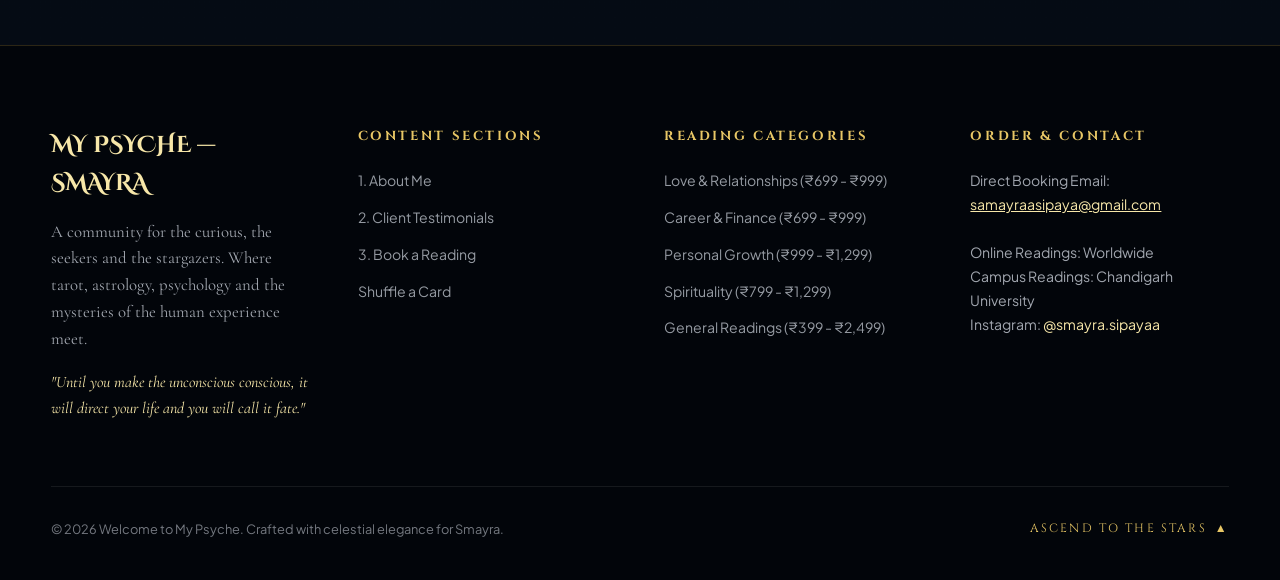
==== commit 789af9c1: "feat: restructure content into About Me, Client Testimonials, and 32 Readings catalog with cart and " ====
--- a/index.html
+++ b/index.html
@@ -4,7 +4,7 @@
   <meta charset="UTF-8">
   <meta name="viewport" content="width=device-width, initial-scale=1.0">
   <title>Welcome to My Psyche — Smayra | Tarot, Astrology & The Human Experience</title>
-  <meta name="description" content="A new world of symbols, stories & self-discovery. Where tarot, astrology, psychology and the mysteries of the human experience meet. Meet Smayra, independent tarot practitioner.">
+  <meta name="description" content="Meet Smayra — intuitive tarot reader combining traditional tarot interpretation, Jungian psychology, archetypal symbolism, Hermetic philosophy and esoteric studies. Book a personalized tarot reading directly via email.">
   <link rel="icon" type="image/jfif" href="assets/images/celestial-portal.jfif">
   <link rel="stylesheet" href="css/style.css">
 </head>
@@ -40,13 +40,9 @@
     <nav aria-label="Main Navigation">
       <ul class="nav-menu">
         <li><a href="#celestial-portal" class="nav-link">The Portal</a></li>
-        <li><a href="#meet-practitioner" class="nav-link">Smayra</a></li>
-        <li><a href="#enter-my-world" class="nav-link">The 7 Worlds</a></li>
-        <li><a href="#daily-draw" class="nav-link">Daily Draw</a></li>
-        <li><a href="#psyche-editorial" class="nav-link">The Psyche</a></li>
-        <li><a href="#testimonials" class="nav-link">Testimonials</a></li>
-        <li><a href="#altar-experiences" class="nav-link">Altar & Stalls</a></li>
-        <li><a href="#booking-sanctum" class="nav-link">Readings</a></li>
+        <li><a href="#about-me" class="nav-link">About Me</a></li>
+        <li><a href="#client-testimonials" class="nav-link">Testimonials</a></li>
+        <li><a href="#choose-reading" class="nav-link">Book a Reading</a></li>
       </ul>
     </nav>
 
@@ -56,8 +52,14 @@
         🔇
       </button>
 
+      <!-- Cart Button with Live Counter -->
+      <button class="nav-cart-btn" id="nav-cart-btn" aria-label="View selected readings cart">
+        <span>🛒 Cart</span>
+        <span class="cart-count-badge">0</span>
+      </button>
+
       <!-- Booking CTA -->
-      <a href="#booking-sanctum" class="nav-cta-btn">
+      <a href="#choose-reading" class="nav-cta-btn">
         <span>Book Reading</span>
         <span>✦</span>
       </a>
@@ -71,8 +73,8 @@
 
   <main>
     <!-- =======================================================================
-         SCENE 1 — THE CELESTIAL PORTAL
-         Cinematic celestial opening using the exact uploaded reference artwork
+         HERO: THE CELESTIAL PORTAL
+         Full-screen cinematic celestial opening using the exact reference artwork
          ======================================================================= -->
     <section id="celestial-portal" class="scene-portal-section" aria-label="Scene 1: The Celestial Portal">
       
@@ -80,7 +82,7 @@
       <button class="skip-intro-btn" id="skip-intro-btn">Skip Intro ➔</button>
 
       <div class="portal-stage">
-        <!-- The Exact Uploaded Reference Artwork Container with Parallax & Subtle Depth -->
+        <!-- The Exact Reference Artwork Container with Parallax & Subtle Depth -->
         <div class="portal-visual-wrap" id="portal-visual-wrap">
           <img 
             src="assets/images/celestial-portal.jfif" 
@@ -132,7 +134,7 @@
           </div>
 
           <div class="portal-bottom-group">
-            <a href="#meet-practitioner" class="enter-universe-btn" id="enter-universe-cta">
+            <a href="#about-me" class="enter-universe-btn" id="enter-universe-cta">
               <span>ENTER MY UNIVERSE</span>
               <svg width="20" height="20" viewBox="0 0 24 24" fill="none" stroke="currentColor" stroke-width="2">
                 <path d="M5 12h14M12 5l7 7-7 7"/>
@@ -140,7 +142,7 @@
             </a>
 
             <!-- Subtle Scroll Cue -->
-            <a href="#meet-practitioner" class="scroll-entrance-cue" aria-label="Scroll to descend">
+            <a href="#about-me" class="scroll-entrance-cue" aria-label="Scroll to descend">
               <span>Scroll to Descend</span>
               <svg class="scroll-chevron-anim" viewBox="0 0 24 24" fill="none" stroke="currentColor" stroke-width="2">
                 <path d="M7 10l5 5 5-5"/>
@@ -152,421 +154,527 @@
     </section>
 
     <!-- =======================================================================
-         SCENE 2 — MEET THE PRACTITIONER
-         Ethereal editorial portrait composition using Smayra's actual photograph
+         SECTION 1: ABOUT ME
+         Meet Your Tarot Reader, My Journey, Philosophy, Interpretive Approach,
+         Pictures at Work & Interactive Shuffle a Card
          ======================================================================= -->
-    <section id="meet-practitioner" class="scene-practitioner-section" aria-label="Scene 2: Meet the Practitioner">
-      <div class="practitioner-container">
+    <section id="about-me" class="about-me-section" aria-label="1. About Me">
+      <div class="about-me-container">
         
-        <!-- Left Column: Editorial Portrait Framed with Astrological Elements -->
-        <div class="practitioner-portrait-col">
-          <div class="editorial-portrait-frame">
-            
-            <!-- Surrounding SVG Celestial Chart & Zodiac Constellations -->
-            <svg class="portrait-celestial-chart" viewBox="0 0 500 600" fill="none" aria-hidden="true">
-              <circle cx="250" cy="270" r="230" stroke="rgba(207, 168, 68, 0.3)" stroke-width="1" stroke-dasharray="2 6"/>
-              <circle cx="250" cy="270" r="210" stroke="rgba(157, 141, 241, 0.25)" stroke-width="0.8"/>
-              <circle cx="250" cy="270" r="248" stroke="rgba(207, 168, 68, 0.15)" stroke-width="1.2"/>
-              <!-- Subtle zodiac radial rays -->
-              <line x1="250" y1="20" x2="250" y2="520" stroke="rgba(207, 168, 68, 0.2)" stroke-width="0.5"/>
-              <line x1="20" y1="270" x2="480" y2="270" stroke="rgba(207, 168, 68, 0.2)" stroke-width="0.5"/>
-              <line x1="87" y1="107" x2="413" y2="433" stroke="rgba(207, 168, 68, 0.15)" stroke-width="0.5"/>
-              <line x1="87" y1="433" x2="413" y2="107" stroke="rgba(207, 168, 68, 0.15)" stroke-width="0.5"/>
-            </svg>
-
-            <!-- Antique Gold Arch Framing Smayra's Authentic Photo -->
-            <div class="portrait-inner-arch">
-              <img 
-                src="assets/images/smayra-portrait.jpeg" 
-                alt="Smayra — Independent Tarot Practitioner and Student of the Human Psyche" 
-                class="practitioner-actual-img"
-              >
-            </div>
-
-            <!-- Apex Sun & Base Moon Medallions -->
-            <div class="portrait-framing-accent accent-apex-sun" title="Solar Consciousness" aria-hidden="true">
-              <span style="font-size: 1.4rem; color: #5c430e;">☉</span>
-            </div>
-            <div class="portrait-framing-accent accent-base-moon" title="Lunar Intuition" aria-hidden="true">
-              <span style="font-size: 1.2rem; color: #1e3a5f;">☽</span>
-            </div>
-
-            <!-- Golden Planetary Glyphs -->
-            <div class="planetary-glyphs-floating" aria-label="Planetary Glyphs: Sun, Moon, Mercury, Venus, Mars, Jupiter, Saturn">
-              <span title="Sun">☉</span>
-              <span title="Moon">☽</span>
-              <span title="Mercury">☿</span>
-              <span title="Venus">♀</span>
-              <span title="Mars">♂</span>
-              <span title="Jupiter">♃</span>
-              <span title="Saturn">♄</span>
-            </div>
-          </div>
-        </div>
-
-        <!-- Right Column: Editorial Typography & Practitioner Introduction -->
-        <div class="practitioner-content-col">
-          <div class="editorial-badge">
+        <header class="about-header-wrap">
+          <div class="editorial-badge" style="margin-bottom: 0.85rem;">
             <span>✦</span>
-            <span>THE PRACTITIONER & ARCHETYPE GUIDE</span>
+            <span>SECTION 01 • MEET YOUR TAROT READER</span>
             <span>✦</span>
           </div>
-
-          <h2 class="practitioner-heading">Meet the Mind Behind the Cards.</h2>
-
-          <p class="practitioner-intro-lead">
-            "I am Smayra. A student of the human psyche, an explorer of symbolism and an independent tarot practitioner."
-          </p>
-
-          <p class="practitioner-body-text">
-            My world exists at the intersection of tarot, astrology, psychology, philosophy, intuition and the endless complexity of human experience.
-          </p>
-
-          <p class="practitioner-body-text">
-            Rather than treating tarot as a predictive parlor trick or fatalistic verdict, I approach each reading as an intuitive psychological mirror. Drawing on Carl Jung's concepts of synchronicity, archetypes, and shadow integration, our sessions reveal the subconscious scripts guiding your relationships, career decisions, and soul evolution.
-          </p>
-
-          <div class="practitioner-tags-wrap">
-            <span class="practitioner-tag">Analytical Psychology</span>
-            <span class="practitioner-tag">Subconscious Blueprint Mapping</span>
-            <span class="practitioner-tag">Hermetic Symbolism</span>
-            <span class="practitioner-tag">Campus & Community Readings</span>
-          </div>
-
-          <div class="practitioner-actions">
-            <button class="discover-story-btn">
-              <span>Discover My Story</span>
-              <svg width="18" height="18" viewBox="0 0 24 24" fill="none" stroke="currentColor" stroke-width="2">
-                <path d="M5 12h14M12 5l7 7-7 7"/>
-              </svg>
-            </button>
-
-            <a href="mailto:samayraasipaya@gmail.com?subject=Inquiry%20/%20Tarot%20Reading%20with%20Smayra" class="email-handle-btn" title="Email Smayra for inquiries & bookings">
-              <span>✉️</span>
-              <span>samayraasipaya@gmail.com</span>
-            </a>
-
-            <a href="https://instagram.com/smayra.sipayaa" target="_blank" rel="noopener noreferrer" class="instagram-handle-btn">
-              <span>📸</span>
-              <span>@smayra.sipayaa</span>
-            </a>
-          </div>
-        </div>
-
-      </div>
-    </section>
-
-    <!-- =======================================================================
-         SCENE 3 — ENTER MY WORLD
-         The 7 Illustrated Celestial Destinations
-         ======================================================================= -->
-    <section id="enter-my-world" class="scene-world-section" aria-label="Scene 3: Enter My World">
-      <div class="section-header-cosmic">
-        <p class="section-eyebrow">✦ SEVEN SACRED REALMS ✦</p>
-        <h2 class="section-heading-cosmic">Enter My World</h2>
-        <p class="section-subtext-cosmic">
-          Traveling from the celestial cosmos into a personal sanctuary of knowledge, archetypes, and self-discovery.
-        </p>
-      </div>
-
-      <!-- The 7 Destinations Grid -->
-      <div class="destinations-grid">
-        
-        <!-- Destination 1: The Tarot Library -->
-        <article class="destination-card" data-destination-key="library">
-          <div class="dest-top-meta">
-            <span class="dest-number">REALM 01</span>
-            <span class="dest-badge">78 Archetypes</span>
-          </div>
-          <div class="dest-illustration-wrap">
-            <svg width="36" height="36" viewBox="0 0 24 24" fill="none" stroke="currentColor" stroke-width="1.6">
-              <rect x="4" y="2" width="16" height="20" rx="3"/>
-              <circle cx="12" cy="10" r="3"/>
-              <path d="M12 15v3"/>
-              <path d="M9 18h6"/>
-            </svg>
-          </div>
-          <h3 class="dest-title">The Tarot Library</h3>
-          <p class="dest-desc">
-            An illustrated compendium of the 22 Major Arcana archetypes and the 56 elemental pathways of human experience.
-          </p>
-          <span class="dest-link-btn">
-            <span>Explore the Library</span>
-            <span>➔</span>
-          </span>
-        </article>
-
-        <!-- Destination 2: Astrology and Celestial Studies -->
-        <article class="destination-card" data-destination-key="astrology">
-          <div class="dest-top-meta">
-            <span class="dest-number">REALM 02</span>
-            <span class="dest-badge">Planetary Cycles</span>
-          </div>
-          <div class="dest-illustration-wrap">
-            <svg width="36" height="36" viewBox="0 0 24 24" fill="none" stroke="currentColor" stroke-width="1.6">
-              <circle cx="12" cy="12" r="9"/>
-              <ellipse cx="12" cy="12" rx="9" ry="4" transform="rotate(30 12 12)"/>
-              <circle cx="12" cy="12" r="2" fill="currentColor"/>
-            </svg>
-          </div>
-          <h3 class="dest-title">Astrology & Celestial Studies</h3>
-          <p class="dest-desc">
-            Deciphering the cosmic architecture of your psyche: Sun, Moon, and Rising triad, planetary transits, and retrogrades.
-          </p>
-          <span class="dest-link-btn">
-            <span>Discover Celestial Studies</span>
-            <span>➔</span>
-          </span>
-        </article>
-
-        <!-- Destination 3: The Human Psyche -->
-        <article class="destination-card" data-destination-key="psyche">
-          <div class="dest-top-meta">
-            <span class="dest-number">REALM 03</span>
-            <span class="dest-badge">Jungian Depth</span>
-          </div>
-          <div class="dest-illustration-wrap">
-            <svg width="36" height="36" viewBox="0 0 24 24" fill="none" stroke="currentColor" stroke-width="1.6">
-              <path d="M12 3a9 9 0 0 0-9 9c0 3.6 2.1 6.7 5.1 8.1.5.2.9-.2.9-.7v-2.5c0-.6.4-1.1 1-1.2A5 5 0 0 1 12 7a5 5 0 0 1 5 5c0 1.2-.5 2.3-1.2 3.1-.4.4-.3 1.1.2 1.4l1.8 1.1c2.4-1.6 3.9-4.3 3.9-7.3a9 9 0 0 0-9-9z"/>
-              <circle cx="12" cy="12" r="2.5" fill="currentColor"/>
-            </svg>
-          </div>
-          <h3 class="dest-title">The Human Psyche</h3>
-          <p class="dest-desc">
-            Shadow work, the collective unconscious, dream symbolism, and bridging analytical psychology with esoteric mirrors.
-          </p>
-          <span class="dest-link-btn">
-            <span>Delve into the Psyche</span>
-            <span>➔</span>
-          </span>
-        </article>
-
-        <!-- Destination 4: Tarot Spreads and Interpretations -->
-        <article class="destination-card" data-destination-key="spreads">
-          <div class="dest-top-meta">
-            <span class="dest-number">REALM 04</span>
-            <span class="dest-badge">Sacred Mandalas</span>
-          </div>
-          <div class="dest-illustration-wrap">
-            <svg width="36" height="36" viewBox="0 0 24 24" fill="none" stroke="currentColor" stroke-width="1.6">
-              <rect x="2" y="7" width="6" height="10" rx="1.5"/>
-              <rect x="9" y="4" width="6" height="16" rx="1.5"/>
-              <rect x="16" y="7" width="6" height="10" rx="1.5"/>
-            </svg>
-          </div>
-          <h3 class="dest-title">Tarot Spreads & Interpretations</h3>
-          <p class="dest-desc">
-            Geometries of inquiry: The Conscious Blueprint spread, The 3-Card Temporal Mirror, Celtic Cross, and relationship dynamics.
-          </p>
-          <span class="dest-link-btn">
-            <span>Explore Spreads</span>
-            <span>➔</span>
-          </span>
-        </article>
-
-        <!-- Destination 5: Private Readings -->
-        <article class="destination-card featured-dest" data-destination-key="readings">
-          <div class="dest-top-meta">
-            <span class="dest-number">REALM 05</span>
-            <span class="dest-badge" style="background: rgba(207, 168, 68, 0.2); color: var(--color-gold-light);">1-on-1 Sessions</span>
-          </div>
-          <div class="dest-illustration-wrap" style="border-color: var(--color-gold); background: radial-gradient(circle, rgba(207, 168, 68, 0.3) 0%, rgba(5, 11, 20, 0.7) 80%);">
-            <svg width="36" height="36" viewBox="0 0 24 24" fill="none" stroke="currentColor" stroke-width="1.6">
-              <path d="M12 2l3.09 6.26L22 9.27l-5 4.87 1.18 6.88L12 17.77l-6.18 3.25L7 14.14 2 9.27l6.91-1.01L12 2z"/>
-            </svg>
-          </div>
-          <h3 class="dest-title">Private Readings</h3>
-          <p class="dest-desc">
-            Confidential, compassionate consultations designed to untangle emotional knots, reveal blind spots, and empower your path.
-          </p>
-          <span class="dest-link-btn" style="color: var(--color-gold-light);">
-            <span>Book a Reading</span>
-            <span>➔</span>
-          </span>
-        </article>
-
-        <!-- Destination 6: Your Year, Unfolded -->
-        <article class="destination-card" data-destination-key="year">
-          <div class="dest-top-meta">
-            <span class="dest-number">REALM 06</span>
-            <span class="dest-badge">12-Month Compass</span>
-          </div>
-          <div class="dest-illustration-wrap">
-            <svg width="36" height="36" viewBox="0 0 24 24" fill="none" stroke="currentColor" stroke-width="1.6">
-              <circle cx="12" cy="12" r="10"/>
-              <path d="M12 6v6l4 2"/>
-              <circle cx="12" cy="12" r="1" fill="currentColor"/>
-            </svg>
-          </div>
-          <h3 class="dest-title">Your Year, Unfolded</h3>
-          <p class="dest-desc">
-            A 12-month solar and lunar roadmap, revealing your dominant yearly archetype, seasonal opportunities, and soul milestones.
-          </p>
-          <span class="dest-link-btn">
-            <span>Forecast Your Year</span>
-            <span>➔</span>
-          </span>
-        </article>
-
-        <!-- Destination 7: My Work and Experiences -->
-        <article class="destination-card featured-dest featured-dest-wide" data-destination-key="experiences">
-          <div class="dest-top-meta">
-            <span class="dest-number">REALM 07</span>
-            <span class="dest-badge">Campus Stalls & Live Sessions</span>
-          </div>
-          <div class="dest-illustration-wrap">
-            <svg width="36" height="36" viewBox="0 0 24 24" fill="none" stroke="currentColor" stroke-width="1.6">
-              <path d="M17 21v-2a4 4 0 0 0-4-4H5a4 4 0 0 0-4 4v2"/>
-              <circle cx="9" cy="7" r="4"/>
-              <path d="M23 21v-2a4 4 0 0 0-3-3.87"/>
-              <path d="M16 3.13a4 4 0 0 1 0 7.75"/>
-            </svg>
-          </div>
-          <h3 class="dest-title">My Work & Experiences</h3>
-          <p class="dest-desc">
-            Bringing tarot to university grounds: "The Conscious Blueprint Testing" and "Help! Kindly Make My Sad Friend Laugh" live reading tables. Real conversations, real transformations, and community energy.
-          </p>
-          <span class="dest-link-btn">
-            <span>View Campus Work & Community</span>
-            <span>➔</span>
-          </span>
-        </article>
-
-      </div>
-    </section>
-
-    <!-- =======================================================================
-         INTERACTIVE FEATURE: "DRAW YOUR CELESTIAL ARCHETYPE"
-         Interactive 3D Card Draw Experience
-         ======================================================================= -->
-    <section id="daily-draw" class="card-draw-section" aria-label="Interactive Card Draw">
-      <div class="draw-container">
-        <div class="editorial-badge" style="margin-bottom: 0.75rem;">
-          <span>✦</span>
-          <span>ORACLE OF THE UNCONSCIOUS</span>
-          <span>✦</span>
-        </div>
-
-        <h2 class="section-heading-cosmic" style="font-size: clamp(2rem, 3.8vw, 3rem);">
-          Draw Your Celestial Archetype
-        </h2>
-
-        <p class="section-subtext-cosmic" style="max-width: 650px;">
-          Pause, center your breath, and draw a card. Let your subconscious mind meet the symbol waiting for you today.
-        </p>
-
-        <div class="deck-altar-interactive">
-          <div class="tarot-card-flipper" title="Click to draw and flip your card">
-            <div class="tarot-card-inner">
-              <!-- Card Back -->
-              <div class="tarot-card-back">
-                <div class="card-back-pattern">
-                  <span style="font-size: 2.2rem; color: var(--color-gold);">✦</span>
-                  <span style="font-family: var(--font-serif); font-size: 0.7rem; letter-spacing: 0.22em; color: var(--color-gold-light);">MY PSYCHE</span>
-                  <span style="font-size: 1.5rem; color: var(--color-gold-light);">☉ ☽</span>
-                </div>
-              </div>
-
-              <!-- Card Front -->
-              <div class="tarot-card-front">
-                <div class="drawn-card-header">MAJOR ARCANA</div>
-                <div class="drawn-card-glyph">☉</div>
-                <div>
-                  <div class="drawn-card-name">The Sun</div>
-                  <div class="drawn-card-archetype">Vital Awakening</div>
-                </div>
-              </div>
-            </div>
-          </div>
-
-          <button class="draw-btn-trigger">
-            <span>Shuffle & Draw Card</span>
-            <span>✦</span>
-          </button>
-
-          <!-- Dynamic Reading Result Box -->
-          <div class="card-reading-result">
-            <h3 class="reading-archetype-title">The Sun: The Conscious Awakening</h3>
-            <p class="reading-body-text">
-              The Sun illuminates what was once obscured in subconscious shadows. It signals that your clarity is returning, your personal truth is solidifying, and the fragmented pieces of your journey are aligning into integrated confidence.
-            </p>
-            <p class="reading-prompt-action">
-              <strong>Reflective Inquiry:</strong> Where have you been withholding your natural warmth or doubtfully dimming your inner light?
-            </p>
-          </div>
-        </div>
-      </div>
-    </section>
-
-    <!-- =======================================================================
-         EDITORIAL SECTION: THE HUMAN PSYCHE & JUNGIAN ESSAYS
-         Contrast Section: Moonlit Ivory & Champagne Editorial Aesthetics
-         ======================================================================= -->
-    <section id="psyche-editorial" class="editorial-psyche-section" aria-label="Editorial: The Human Psyche">
-      <div class="editorial-container">
-        
-        <header class="editorial-header">
-          <p class="editorial-kicker">ESSAYS ON SYMBOLISM & SOUL</p>
-          <h2 class="editorial-title">The Architecture of the Human Psyche</h2>
-          <p class="editorial-sublead">
-            Why tarot is an indispensable map of analytical psychology, archetypal forces, and the inner labyrinth of identity.
+          <h2 class="section-heading-cosmic">About Me</h2>
+          <p class="section-subtext-cosmic">
+            An intuitive tarot reader whose approach combines traditional tarot interpretation, Jungian psychology, archetypal symbolism, Hermetic philosophy and esoteric studies.
           </p>
         </header>
 
-        <div class="editorial-columns">
+        <!-- Split Introduction: Portrait & Journey -->
+        <div class="about-intro-split">
           
-          <!-- Essay 1 -->
-          <article class="editorial-essay-card">
-            <div class="essay-icon">
-              <svg width="34" height="34" viewBox="0 0 24 24" fill="none" stroke="currentColor" stroke-width="1.8" aria-hidden="true">
-                <circle cx="12" cy="12" r="9"/>
-                <path d="M12 3v18"/>
-                <path d="M12 3a9 9 0 0 1 0 18z" fill="currentColor" opacity="0.25"/>
+          <!-- Left: Smayra's Authentic Framed Portrait -->
+          <div class="practitioner-portrait-col">
+            <div class="editorial-portrait-frame">
+              
+              <!-- Surrounding SVG Celestial Chart & Constellations -->
+              <svg class="portrait-celestial-chart" viewBox="0 0 500 600" fill="none" aria-hidden="true">
+                <circle cx="250" cy="270" r="230" stroke="rgba(207, 168, 68, 0.3)" stroke-width="1" stroke-dasharray="2 6"/>
+                <circle cx="250" cy="270" r="210" stroke="rgba(157, 141, 241, 0.25)" stroke-width="0.8"/>
+                <circle cx="250" cy="270" r="248" stroke="rgba(207, 168, 68, 0.15)" stroke-width="1.2"/>
+                <line x1="250" y1="20" x2="250" y2="520" stroke="rgba(207, 168, 68, 0.2)" stroke-width="0.5"/>
+                <line x1="20" y1="270" x2="480" y2="270" stroke="rgba(207, 168, 68, 0.2)" stroke-width="0.5"/>
+                <line x1="87" y1="107" x2="413" y2="433" stroke="rgba(207, 168, 68, 0.15)" stroke-width="0.5"/>
+                <line x1="87" y1="433" x2="413" y2="107" stroke="rgba(207, 168, 68, 0.15)" stroke-width="0.5"/>
               </svg>
-            </div>
-            <h3 class="essay-title">The Shadow & The Cards</h3>
-            <p class="essay-body">
-              In Jungian depth psychology, the Shadow comprises everything we disown, conceal, or repress to gain social acceptance. When a challenging card like The Tower, The Devil, or Nine of Swords appears, it is not an omen of doom—it is a sacred invitation to integrate unacknowledged psychic material into conscious sovereignty.
+
+              <!-- Antique Gold Arch Framing Smayra's Authentic Photo -->
+              <div class="portrait-inner-arch">
+                <img 
+                  src="assets/images/smayra-portrait.jpeg" 
+                  alt="Smayra — Intuitive Tarot Reader" 
+                  class="practitioner-actual-img"
+                >
+              </div>
+
+              <!-- Apex Sun & Base Moon Medallions -->
+              <div class="portrait-framing-accent accent-apex-sun" title="Solar Consciousness" aria-hidden="true">
+                <span style="font-size: 1.4rem; color: #5c430e;">☉</span>
+              </div>
+              <div class="portrait-framing-accent accent-base-moon" title="Lunar Intuition" aria-hidden="true">
+                <span style="font-size: 1.2rem; color: #1e3a5f;">☽</span>
+              </div>
+
+              <!-- Golden Planetary Glyphs -->
+              <div class="planetary-glyphs-floating" aria-label="Planetary Glyphs: Sun, Moon, Mercury, Venus, Mars, Jupiter, Saturn">
+                <span title="Sun">☉</span>
+                <span title="Moon">☽</span>
+                <span title="Mercury">☿</span>
+                <span title="Venus">♀</span>
+                <span title="Mars">♂</span>
+                <span title="Jupiter">♃</span>
+                <span title="Saturn">♄</span>
+              </div>
+            </div>
+          </div>
+
+          <!-- Right: My Journey & Philosophy Narrative -->
+          <div class="practitioner-content-col">
+            
+            <article class="narrative-block">
+              <h3 class="narrative-title">
+                <span>✦</span>
+                <span>My Journey</span>
+              </h3>
+              <p class="narrative-p">
+                My journey into tarot, spirituality and esoteric studies began at a young age. Over the years, I have independently explored tarot, occult traditions, Hermetic philosophy, Jungian psychology, archetypal symbolism and different esoteric systems.
+              </p>
+              <p class="narrative-p">
+                My learning has involved extensive reading, research papers, personal notes, symbolic analysis and consistent practical experience with tarot readings.
+              </p>
+              <p class="narrative-p">
+                My personal spiritual exploration further encouraged me to understand the relationship between intuition, symbolism, the subconscious mind and human experiences.
+              </p>
+              <p class="narrative-p" style="color: var(--color-gold-light); font-style: italic; border-left: 2px solid var(--color-gold); padding-left: 1rem;">
+                "I approach tarot as more than a predictive practice. I see it as an intricate symbolic language that can help individuals explore their circumstances, emotional patterns, unconscious influences and possible directions in life."
+              </p>
+            </article>
+
+            <article class="narrative-block">
+              <h3 class="narrative-title">
+                <span>✦</span>
+                <span>My Reading Philosophy</span>
+              </h3>
+              <p class="narrative-p">
+                My readings go beyond memorising individual card meanings. I examine the imagery, symbolism, archetypes, elemental associations, numerology and interconnected narratives within a spread.
+              </p>
+              <p class="narrative-p">
+                I believe every reading should be personalised. I focus on understanding the client's actual question and connecting the cards to their circumstances rather than offering generic interpretations.
+              </p>
+              <p class="narrative-p">
+                My intention is to provide thoughtful, compassionate and meaningful guidance in a confidential, non-judgmental environment.
+              </p>
+            </article>
+
+            <div class="practitioner-actions">
+              <a href="mailto:samayraasipaya@gmail.com?subject=Inquiry%20/%20Tarot%20Reading%20with%20Smayra" class="email-handle-btn" title="Email Smayra for inquiries & bookings">
+                <span>✉️</span>
+                <span>samayraasipaya@gmail.com</span>
+              </a>
+
+              <a href="https://instagram.com/smayra.sipayaa" target="_blank" rel="noopener noreferrer" class="instagram-handle-btn">
+                <span>📸</span>
+                <span>@smayra.sipayaa</span>
+              </a>
+
+              <a href="#choose-reading" class="discover-story-btn">
+                <span>Choose Your Reading</span>
+                <span>➔</span>
+              </a>
+            </div>
+
+          </div>
+        </div>
+
+        <!-- Visual Representations of Interpretive Approach -->
+        <section class="approach-representation-wrap" aria-label="Visual Representations of Interpretive Approach">
+          <div class="approach-header">
+            <h3 class="approach-header-title">My Interpretive Approach</h3>
+            <p class="approach-header-subtitle">
+              Visual representations of the philosophical, psychological, and esoteric pillars woven into every reading.
             </p>
-            <p class="essay-quote">
-              "One does not become enlightened by imagining figures of light, but by making the darkness conscious."
+          </div>
+
+          <div class="approach-cards-grid">
+            
+            <!-- Pillar 1 -->
+            <article class="approach-card">
+              <div class="approach-card-icon">
+                <svg width="28" height="28" viewBox="0 0 24 24" fill="none" stroke="currentColor" stroke-width="1.8">
+                  <rect x="4" y="2" width="16" height="20" rx="3"/>
+                  <circle cx="12" cy="9" r="3"/>
+                  <path d="M8 17h8"/>
+                </svg>
+              </div>
+              <h4 class="approach-card-title">Traditional Rider–Waite Tarot Symbolism</h4>
+              <p class="approach-card-desc">
+                Grounding each spread in traditional Hermetic iconography, historical archetypes, and elemental dignities (Fire, Water, Air, Earth).
+              </p>
+            </article>
+
+            <!-- Pillar 2 -->
+            <article class="approach-card">
+              <div class="approach-card-icon">
+                <svg width="28" height="28" viewBox="0 0 24 24" fill="none" stroke="currentColor" stroke-width="1.8">
+                  <path d="M12 3a9 9 0 0 0-9 9c0 3.6 2.1 6.7 5.1 8.1.5.2.9-.2.9-.7v-2.5c0-.6.4-1.1 1-1.2A5 5 0 0 1 12 7a5 5 0 0 1 5 5c0 1.2-.5 2.3-1.2 3.1-.4.4-.3 1.1.2 1.4l1.8 1.1c2.4-1.6 3.9-4.3 3.9-7.3a9 9 0 0 0-9-9z"/>
+                  <circle cx="12" cy="12" r="2.5" fill="currentColor"/>
+                </svg>
+              </div>
+              <h4 class="approach-card-title">Jungian Psychology & Archetypes</h4>
+              <p class="approach-card-desc">
+                Viewing cards as universal psychological mirrors that reflect deep instinctual blueprints, complexes, and developmental phases.
+              </p>
+            </article>
+
+            <!-- Pillar 3 -->
+            <article class="approach-card">
+              <div class="approach-card-icon">
+                <svg width="28" height="28" viewBox="0 0 24 24" fill="none" stroke="currentColor" stroke-width="1.8">
+                  <circle cx="12" cy="12" r="9"/>
+                  <path d="M12 3v18"/>
+                  <path d="M12 3a9 9 0 0 1 0 18z" fill="currentColor" opacity="0.3"/>
+                </svg>
+              </div>
+              <h4 class="approach-card-title">Collective Unconscious, Shadow & Individuation</h4>
+              <p class="approach-card-desc">
+                Integrating disowned shadow material and moving toward wholeness, self-sovereignty, and conscious personal individuation.
+              </p>
+            </article>
+
+            <!-- Pillar 4 -->
+            <article class="approach-card">
+              <div class="approach-card-icon">
+                <svg width="28" height="28" viewBox="0 0 24 24" fill="none" stroke="currentColor" stroke-width="1.8">
+                  <polygon points="12,2 22,20 2,20"/>
+                  <circle cx="12" cy="13" r="3"/>
+                </svg>
+              </div>
+              <h4 class="approach-card-title">Hermetic Philosophy & Correspondences</h4>
+              <p class="approach-card-desc">
+                Applying eternal axioms ("As above, so below") alongside planetary, astrological, and numerological correspondences.
+              </p>
+            </article>
+
+            <!-- Pillar 5 -->
+            <article class="approach-card">
+              <div class="approach-card-icon">
+                <svg width="28" height="28" viewBox="0 0 24 24" fill="none" stroke="currentColor" stroke-width="1.8">
+                  <circle cx="12" cy="12" r="3"/>
+                  <path d="M12 2v3M12 19v3M2 12h3M19 12h3"/>
+                  <path d="M5 5l2 2M17 17l2 2M5 19l2-2M17 5l2 2"/>
+                </svg>
+              </div>
+              <h4 class="approach-card-title">Intuitive Interpretation & Symbolic Analysis</h4>
+              <p class="approach-card-desc">
+                Synthesizing analytical rigor with subtle psychic intuition, discerning the unique story alive in the imagery for each client.
+              </p>
+            </article>
+
+            <!-- Pillar 6 -->
+            <article class="approach-card">
+              <div class="approach-card-icon">
+                <svg width="28" height="28" viewBox="0 0 24 24" fill="none" stroke="currentColor" stroke-width="1.8">
+                  <rect x="2" y="7" width="6" height="10" rx="1.5"/>
+                  <rect x="9" y="4" width="6" height="16" rx="1.5"/>
+                  <rect x="16" y="7" width="6" height="10" rx="1.5"/>
+                </svg>
+              </div>
+              <h4 class="approach-card-title">Contextual Understanding of Combinations</h4>
+              <p class="approach-card-desc">
+                Reading cards as an interconnected sacred mandala where adjacent cards converse, modify energies, and reveal root pathways.
+              </p>
+            </article>
+
+          </div>
+        </section>
+
+        <!-- My Pictures at Work (Authentic Work Gallery) -->
+        <section class="work-pictures-wrap" aria-label="My Pictures at Work">
+          <div class="section-header-cosmic" style="margin-bottom: 2.5rem;">
+            <p class="section-eyebrow">✦ REAL-WORLD PRACTICE & SPREADS ✦</p>
+            <h3 class="section-heading-cosmic" style="font-size: clamp(1.8rem, 3.2vw, 2.6rem);">My Pictures at Work</h3>
+            <p class="section-subtext-cosmic">
+              Live reading sessions, university stalls at Chandigarh University, altar setups, singing bowls, and multi-deck spreads.
             </p>
-          </article>
-
-          <!-- Essay 2 -->
-          <article class="editorial-essay-card">
-            <div class="essay-icon">
-              <svg width="34" height="34" viewBox="0 0 24 24" fill="none" stroke="currentColor" stroke-width="1.8" aria-hidden="true">
-                <path d="M5 22h14M5 2h14M17 2a7 7 0 0 0-5 5 7 7 0 0 0-5-5M17 22a7 7 0 0 1-5-5 7 7 0 0 1-5 5"/>
-                <circle cx="12" cy="12" r="1.5" fill="currentColor"/>
-              </svg>
-            </div>
-            <h3 class="essay-title">Synchronicity: Meaningful Coincidence</h3>
-            <p class="essay-body">
-              Why do specific cards appear when you ask specific questions? Carl Jung termed this <em>synchronicity</em>—an acausal connecting principle where internal psychological states mirror external events. Shuffling cards randomizes the physical deck, allowing the subconscious to project its hidden blueprint upon the symbols.
+          </div>
+
+          <div class="work-gallery-grid">
+            
+            <div class="work-photo-card" data-lightbox-src="assets/work/work1.jpeg" data-lightbox-caption="Smayra's sacred reading table with gold oracle cards, singing bowl, crystal sphere, and banner: 'The Conscious Blueprint Testing'.">
+              <img src="assets/work/work1.jpeg" alt="Smayra tarot reading table setup with singing bowl and cards" class="work-photo-img" loading="lazy">
+              <div class="work-photo-caption">
+                <div class="work-caption-title">The Reading Altar</div>
+                <div class="work-caption-sub">Singing bowl, crystals & archetype testing charts</div>
+              </div>
+            </div>
+
+            <div class="work-photo-card" data-lightbox-src="assets/work/work2.jpeg" data-lightbox-caption="Smayra conducting live campus readings with students at Chandigarh University.">
+              <img src="assets/work/work2.jpeg" alt="Smayra reading tarot for university students on campus" class="work-photo-img" loading="lazy">
+              <div class="work-photo-caption">
+                <div class="work-caption-title">Campus Consultations</div>
+                <div class="work-caption-sub">Live student sessions at Chandigarh University</div>
+              </div>
+            </div>
+
+            <div class="work-photo-card" data-lightbox-src="assets/work/work3.jpeg" data-lightbox-caption="Smayra's interactive campus stall: 'The Unconscious Blueprint' & 'Help! Kindly Make My Sad Friend Laugh!'.">
+              <img src="assets/work/work3.jpeg" alt="Interactive campus reading stall with banner" class="work-photo-img" loading="lazy">
+              <div class="work-photo-caption">
+                <div class="work-caption-title">The Unconscious Blueprint Stall</div>
+                <div class="work-caption-sub">Direct engagement with seekers exploring life questions</div>
+              </div>
+            </div>
+
+            <div class="work-photo-card" data-lightbox-src="assets/work/work4.jpeg" data-lightbox-caption="Smayra preparing the cards by candlelight with oracle deities on marble altar.">
+              <img src="assets/work/work4.jpeg" alt="Hands shuffling cards with candles on marble altar" class="work-photo-img" loading="lazy">
+              <div class="work-photo-caption">
+                <div class="work-caption-title">Candlelight Ritual</div>
+                <div class="work-caption-sub">Card preparation & energetic grounding</div>
+              </div>
+            </div>
+
+            <div class="work-photo-card" data-lightbox-src="assets/work/work5.jpeg" data-lightbox-caption="Detailed card interpretation session with Keepers of the Light oracle deck.">
+              <img src="assets/work/work5.jpeg" alt="Card reading with oracle cards on altar" class="work-photo-img" loading="lazy">
+              <div class="work-photo-caption">
+                <div class="work-caption-title">Archetypal Alignment</div>
+                <div class="work-caption-sub">Bridging tarot archetypes with oracle symbolism</div>
+              </div>
+            </div>
+
+            <div class="work-photo-card" data-lightbox-src="assets/work/work6.jpeg" data-lightbox-caption="Overhead layout of a master spread featuring The Sun, The Empress, The Hermit, and The Chariot.">
+              <img src="assets/work/work6.jpeg" alt="Comprehensive overhead tarot spread on table" class="work-photo-img" loading="lazy">
+              <div class="work-photo-caption">
+                <div class="work-caption-title">The Master Spread</div>
+                <div class="work-caption-sub">Comprehensive multi-card diagnostic mapping</div>
+              </div>
+            </div>
+
+            <div class="work-photo-card" data-lightbox-src="assets/work/work7.jpeg" data-lightbox-caption="Cleansing tarot decks with natural herbal incense smoke before consultation.">
+              <img src="assets/work/work7.jpeg" alt="Incense smoke cleansing cards on altar" class="work-photo-img" loading="lazy">
+              <div class="work-photo-caption">
+                <div class="work-caption-title">Incense Cleansing</div>
+                <div class="work-caption-sub">Purifying the reading space & decks</div>
+              </div>
+            </div>
+
+            <div class="work-photo-card" data-lightbox-src="assets/work/work8.jpeg" data-lightbox-caption="Unveiling the Wheel of Fortune and Six of Pentacles cards by candlelight.">
+              <img src="assets/work/work8.jpeg" alt="Reading with Wheel of Fortune card" class="work-photo-img" loading="lazy">
+              <div class="work-photo-caption">
+                <div class="work-caption-title">Wheel of Fortune</div>
+                <div class="work-caption-sub">Decoding karmic cycles & upcoming pivots</div>
+              </div>
+            </div>
+
+            <div class="work-photo-card" data-lightbox-src="assets/work/work9.jpeg" data-lightbox-caption="Smayra holding the Krishna 'Devotion' card during sacred altar contemplation.">
+              <img src="assets/work/work9.jpeg" alt="Holding Krishna devotion oracle card" class="work-photo-img" loading="lazy">
+              <div class="work-photo-caption">
+                <div class="work-caption-title">Sacred Contemplation</div>
+                <div class="work-caption-sub">Krishna Devotion card & altar energy</div>
+              </div>
+            </div>
+
+          </div>
+        </section>
+
+        <!-- Interactive Feature: "Shuffle a Card" -->
+        <section id="daily-draw" class="card-draw-section" style="margin-top: 3rem; border-radius: var(--radius-lg); background: rgba(13, 26, 51, 0.55);" aria-label="Interactive Card Draw">
+          <div class="draw-container">
+            <div class="editorial-badge" style="margin-bottom: 0.75rem;">
+              <span>✦</span>
+              <span>ORACLE OF THE UNCONSCIOUS</span>
+              <span>✦</span>
+            </div>
+
+            <h3 class="section-heading-cosmic" style="font-size: clamp(2rem, 3.6vw, 2.8rem);">
+              Shuffle a Card — Daily Archetype
+            </h3>
+
+            <p class="section-subtext-cosmic" style="max-width: 650px;">
+              Pause, take a slow breath, and click to shuffle. Let your subconscious mind connect with the archetype ready to speak to you today.
             </p>
-            <p class="essay-quote">
-              "Synchronicity is an ever-present reality for those who have eyes to see."
+
+            <div class="deck-altar-interactive">
+              <div class="tarot-card-flipper" title="Click to draw and flip your card">
+                <div class="tarot-card-inner">
+                  <!-- Card Back -->
+                  <div class="tarot-card-back">
+                    <div class="card-back-pattern">
+                      <span style="font-size: 2.2rem; color: var(--color-gold);">✦</span>
+                      <span style="font-family: var(--font-serif); font-size: 0.7rem; letter-spacing: 0.22em; color: var(--color-gold-light);">MY PSYCHE</span>
+                      <span style="font-size: 1.5rem; color: var(--color-gold-light);">☉ ☽</span>
+                    </div>
+                  </div>
+
+                  <!-- Card Front -->
+                  <div class="tarot-card-front">
+                    <div class="drawn-card-header">MAJOR ARCANA</div>
+                    <div class="drawn-card-glyph">☉</div>
+                    <div>
+                      <div class="drawn-card-name">The Sun</div>
+                      <div class="drawn-card-archetype">Vital Awakening</div>
+                    </div>
+                  </div>
+                </div>
+              </div>
+
+              <button class="draw-btn-trigger">
+                <span>Shuffle & Draw Card</span>
+                <span>✦</span>
+              </button>
+
+              <!-- Dynamic Reading Result Box -->
+              <div class="card-reading-result">
+                <h4 class="reading-archetype-title">The Sun: The Conscious Awakening</h4>
+                <p class="reading-body-text">
+                  The Sun illuminates what was once obscured in subconscious shadows. It signals that your clarity is returning, your personal truth is solidifying, and the fragmented pieces of your journey are aligning into integrated confidence.
+                </p>
+                <p class="reading-prompt-action">
+                  <strong>Reflective Inquiry:</strong> Where have you been withholding your natural warmth or doubtfully dimming your inner light?
+                </p>
+              </div>
+            </div>
+          </div>
+        </section>
+
+      </div>
+    </section>
+
+    <!-- =======================================================================
+         SECTION 2: CLIENT TESTIMONIALS
+         "What My Clients Say" — Authentic video with audio and genuine screenshot proof
+         ======================================================================= -->
+    <section id="client-testimonials" class="what-clients-say-section" aria-label="2. Client Testimonials">
+      <div class="testimonials-container">
+        
+        <header class="section-header-cosmic">
+          <div class="editorial-badge" style="margin-bottom: 0.85rem;">
+            <span>✦</span>
+            <span>SECTION 02 • AUTHENTIC FEEDBACK</span>
+            <span>✦</span>
+          </div>
+          <h2 class="section-heading-cosmic">What My Clients Say</h2>
+          <p class="section-subtext-cosmic">
+            Genuine experiences, verified client conversations, and live video feedback from people who have sat for a reading.
+          </p>
+        </header>
+
+        <div class="testimonials-showcase-grid">
+          
+          <!-- Left Column: Video Testimonial with Audio -->
+          <div class="video-testimonial-card">
+            <div class="video-header-bar">
+              <span class="video-badge">
+                <span>●</span>
+                <span>CLIENT VIDEO TESTIMONIAL (WITH AUDIO)</span>
+              </span>
+              <span style="font-family: var(--font-sans); font-size: 0.75rem; color: var(--color-silver-moon);">Verified Client</span>
+            </div>
+
+            <div class="video-player-wrap">
+              <video 
+                controls 
+                preload="metadata"
+                poster="assets/work/work2.jpeg"
+                aria-label="Client video testimonial with audio for Smayra's tarot reading"
+              >
+                <source src="assets/video/testimonial1vedio.mp4" type="video/mp4">
+                Your browser does not support the video tag.
+              </video>
+            </div>
+
+            <p class="video-footer-caption">
+              "A heartfelt client testimonial sharing the emotional clarity, grounding guidance, and real-life impact experienced after a private reading with Smayra."
             </p>
-          </article>
-
-          <!-- Essay 3 -->
-          <article class="editorial-essay-card">
-            <div class="essay-icon">
-              <svg width="34" height="34" viewBox="0 0 24 24" fill="none" stroke="currentColor" stroke-width="1.8" aria-hidden="true">
-                <circle cx="12" cy="12" r="10"/>
-                <circle cx="12" cy="12" r="6" stroke-dasharray="2 3"/>
-                <circle cx="12" cy="12" r="2.5" fill="currentColor"/>
-              </svg>
-            </div>
-            <h3 class="essay-title">The Archetypes of Individuation</h3>
-            <p class="essay-body">
-              The 22 Major Arcana cards depict 'The Fool's Journey'—an exact visual parallel to Jung's individuation process. From initial innocence (The Fool) through encounters with parental archetypes (The Empress & Emperor), crisis of values (The Lovers), solitary truth-seeking (The Hermit), to ultimate self-integration (The World).
+            <div class="video-author-name">✦ Client Video Reflection ✦</div>
+          </div>
+
+          <!-- Right Column: Authentic Screenshot Proofs -->
+          <div class="testimonials-gallery-col">
+            <div class="testimonial-tabs-bar">
+              <button class="test-tab-btn active" data-filter="all">All Messages</button>
+              <button class="test-tab-btn" data-filter="campus">Campus Sessions</button>
+              <button class="test-tab-btn" data-filter="clarity">Life & Relationship Clarity</button>
+            </div>
+
+            <div class="testimonial-screenshots-grid">
+              
+              <!-- Testimonial 5: Arshaan -->
+              <div class="screenshot-card" data-category="clarity" data-lightbox-src="assets/testimonials/testimonial5.jpeg" data-lightbox-caption="Arshaan: 'I used to not believe in these things and as I have seen some readers doing that. But after getting it with Smayra, it is not the case, I actually was surprised with the real reading and the meaning moreover how accurately she interpreted it, it actually made me see my life properly which I was seeing in fragments and I believe that tarot reading is actually effective when the right person does it and Smayra is the one for me. It was life changing for me.'">
+                <img src="assets/testimonials/testimonial5.jpeg" alt="Testimonial screenshot from Arshaan" class="screenshot-img-thumb" loading="lazy">
+                <div class="screenshot-card-overlay">
+                  <div class="ss-client-name">Arshaan</div>
+                  <div class="ss-client-quote">"It was life changing for me... made me see my life properly which I was seeing in fragments."</div>
+                </div>
+              </div>
+
+              <!-- Testimonial 3: Jahnavi -->
+              <div class="screenshot-card" data-category="clarity" data-lightbox-src="assets/testimonials/testimonial3.jpeg" data-lightbox-caption="Jahnavi: 'Hey thanks a lot for today's session. I really feel overwhelmed rn and I really needed this. I pray that you remain healthy and happy. It must be exhausting for you too dealing with so many energies.'">
+                <img src="assets/testimonials/testimonial3.jpeg" alt="Testimonial screenshot from Jahnavi" class="screenshot-img-thumb" loading="lazy">
+                <div class="screenshot-card-overlay">
+                  <div class="ss-client-name">Jahnavi</div>
+                  <div class="ss-client-quote">"I really feel overwhelmed rn and I really needed this... grateful for your energy."</div>
+                </div>
+              </div>
+
+              <!-- Testimonial 4: Drishti -->
+              <div class="screenshot-card" data-category="campus" data-lightbox-src="assets/testimonials/testimonial4.jpeg" data-lightbox-caption="Drishti: 'Heyy you did an excellent reading of ours today! Pls let me know whenever you'll be having a stall again.'">
+                <img src="assets/testimonials/testimonial4.jpeg" alt="Testimonial screenshot from Drishti" class="screenshot-img-thumb" loading="lazy">
+                <div class="screenshot-card-overlay">
+                  <div class="ss-client-name">Drishti</div>
+                  <div class="ss-client-quote">"You did an excellent reading of ours today! Let me know when you have a stall again."</div>
+                </div>
+              </div>
+
+              <!-- Testimonial 6: Shazar (Real Results) -->
+              <div class="screenshot-card" data-category="clarity campus" data-lightbox-src="assets/testimonials/testimonial6.jpeg" data-lightbox-caption="Shazar: 'Hy smayra, your last reading helped a lot and I saw real results after implementing the steps, I really am thanking you from my heart to help me see things clearly. Please can we have another session, or can we do some membership plan?'">
+                <img src="assets/testimonials/testimonial6.jpeg" alt="Testimonial screenshot discussing real results" class="screenshot-img-thumb" loading="lazy">
+                <div class="screenshot-card-overlay">
+                  <div class="ss-client-name">Shazar / Campus Client</div>
+                  <div class="ss-client-quote">"I saw real results after implementing the steps... Can we book another session?"</div>
+                </div>
+              </div>
+
+              <!-- Testimonial 7: Arsh (Friends booking) -->
+              <div class="screenshot-card" data-category="campus" data-lightbox-src="assets/testimonials/testimonial7.jpeg" data-lightbox-caption="Arsh: 'Ok I will make time, let's book it. And my friends also want to have a reading. Ok sure let's meet at fountain area.'">
+                <img src="assets/testimonials/testimonial7.jpeg" alt="Testimonial screenshot booking friend reading" class="screenshot-img-thumb" loading="lazy">
+                <div class="screenshot-card-overlay">
+                  <div class="ss-client-name">Arsh / University Client</div>
+                  <div class="ss-client-quote">"Let's book it. And my friends also want to have a reading with you!"</div>
+                </div>
+              </div>
+
+              <!-- Testimonial Collage -->
+              <div class="screenshot-card" data-category="all campus clarity" data-lightbox-src="assets/testimonials/testimonial-collage.jpeg" data-lightbox-caption="Verified client conversations and feedback confirmations archive.">
+                <img src="assets/testimonials/testimonial-collage.jpeg" alt="Testimonial collage" class="screenshot-img-thumb" loading="lazy">
+                <div class="screenshot-card-overlay">
+                  <div class="ss-client-name">Verified Feedbacks</div>
+                  <div class="ss-client-quote">Multiple messages reflecting guidance, trust, and repeat consultations.</div>
+                </div>
+              </div>
+
+            </div>
+          </div>
+
+        </div>
+
+        <!-- Verbatim Quote Highlight Cards -->
+        <div class="verbatim-quotes-row">
+          
+          <div class="quote-bubble-card">
+            <p class="quote-text">
+              "I used to not believe in these things... But after getting it with Smayra, it is not the case, I actually was surprised with how accurately she interpreted it, it actually made me see my life properly which I was seeing in fragments."
             </p>
-            <p class="essay-quote">
-              "The privilege of a lifetime is to become who you truly are."
+            <div class="quote-author">Arshaan</div>
+            <div class="quote-source">Verified WhatsApp Testimonial</div>
+          </div>
+
+          <div class="quote-bubble-card">
+            <p class="quote-text">
+              "Your last reading helped a lot and I saw real results after implementing the steps, I really am thanking you from my heart to help me see things clearly. Please can we have another session?"
             </p>
-          </article>
+            <div class="quote-author">Shazar</div>
+            <div class="quote-source">University Campus Client</div>
+          </div>
+
+          <div class="quote-bubble-card">
+            <p class="quote-text">
+              "Thanks a lot for today's session. I really feel overwhelmed rn and I really needed this. I pray that you remain healthy and happy. It must be exhausting for you too dealing with so many energies."
+            </p>
+            <div class="quote-author">Jahnavi</div>
+            <div class="quote-source">Private Consultation Follow-up</div>
+          </div>
 
         </div>
 
@@ -574,342 +682,201 @@
     </section>
 
     <!-- =======================================================================
-         AUTHENTIC CLIENT TESTIMONIALS & VIDEO SANCTUARY
-         Features client testimonial.mp4 and authentic WhatsApp screenshots
+         SECTION 3: BOOK A READING
+         "Choose Your Reading" — Interactive service catalog, 32 individual cards,
+         central configuration & email booking
          ======================================================================= -->
-    <section id="testimonials" class="testimonials-section" aria-label="Authentic Client Testimonials">
-      
-      <div class="section-header-cosmic">
-        <p class="section-eyebrow">✦ REAL TRANSFORMATIONS & VOICES ✦</p>
-        <h2 class="section-heading-cosmic">Echoes from the Seekers</h2>
-        <p class="section-subtext-cosmic">
-          Real client experiences, WhatsApp conversations, and in-person university testimonials.
-        </p>
-      </div>
-
-      <div class="testimonials-showcase-grid">
+    <section id="choose-reading" class="choose-reading-section" aria-label="3. Book a Reading">
+      <div class="about-me-container">
         
-        <!-- Left Column: High-End Video Testimonial Player -->
-        <div class="video-testimonial-card">
-          <div class="video-header-bar">
-            <span class="video-badge">
-              <span>●</span>
-              <span>AUTHENTIC VIDEO TESTIMONIAL</span>
-            </span>
-            <span style="font-family: var(--font-sans); font-size: 0.75rem; color: var(--color-silver-moon);">Verified Session</span>
-          </div>
-
-          <div class="video-player-wrap">
-            <video 
-              controls 
-              preload="metadata"
-              poster="assets/altar/reading-campus-1.jpeg"
-              aria-label="Client video testimonial for Smayra's tarot reading"
-            >
-              <source src="assets/video/client-testimonial.mp4" type="video/mp4">
-              Your browser does not support the video tag.
-            </video>
-          </div>
-
-          <p class="video-footer-caption">
-            "A heartfelt client testimonial sharing the emotional clarity, grounding guidance, and real-life impact experienced after a private reading with Smayra."
+        <header class="section-header-cosmic">
+          <div class="editorial-badge" style="margin-bottom: 0.85rem;">
+            <span>✦</span>
+            <span>SECTION 03 • BOOK A READING</span>
+            <span>✦</span>
+          </div>
+          <h2 class="section-heading-cosmic">Choose Your Reading</h2>
+          <p class="section-subtext-cosmic">
+            Every reading is approached individually, with attention to your questions, circumstances and the deeper themes reflected in the cards. Choose the reading that resonates with what you would like to explore.
           </p>
-          <div class="video-author-name">✦ Client Video Reflection ✦</div>
+        </header>
+
+        <!-- Category Filter Tabs -->
+        <nav class="reading-category-nav" aria-label="Reading Categories">
+          <button class="category-tab-pill active" data-category="all">
+            <span>All Readings</span>
+            <span class="category-pill-count">32</span>
+          </button>
+          <button class="category-tab-pill" data-category="love">
+            <span>Love & Relationships</span>
+            <span class="category-pill-count">8</span>
+          </button>
+          <button class="category-tab-pill" data-category="career">
+            <span>Career & Finance</span>
+            <span class="category-pill-count">6</span>
+          </button>
+          <button class="category-tab-pill" data-category="growth">
+            <span>Personal Growth</span>
+            <span class="category-pill-count">6</span>
+          </button>
+          <button class="category-tab-pill" data-category="spirituality">
+            <span>Spirituality</span>
+            <span class="category-pill-count">4</span>
+          </button>
+          <button class="category-tab-pill" data-category="general">
+            <span>General Readings</span>
+            <span class="category-pill-count">8</span>
+          </button>
+        </nav>
+
+        <!-- 32 Service Cards Container (Rendered dynamically from central READINGS_DATA) -->
+        <div id="readings-catalog-grid" class="readings-service-grid">
+          <!-- Populated by JavaScript -->
         </div>
 
-        <!-- Right Column: Interactive Testimonial Screenshot Showcase -->
-        <div class="testimonials-gallery-col">
-          <div class="testimonial-tabs-bar">
-            <button class="test-tab-btn active" data-filter="all">All Messages</button>
-            <button class="test-tab-btn" data-filter="campus">Campus Sessions</button>
-            <button class="test-tab-btn" data-filter="clarity">Life & Relationship Clarity</button>
-          </div>
-
-          <div class="testimonial-screenshots-grid">
-            
-            <!-- Arshaan Testimonial Card -->
-            <div class="screenshot-card" data-category="clarity" data-lightbox-src="assets/testimonials/testimonial-arshaan.jpeg" data-lightbox-caption="Arshaan: 'I used to not believe in these things... but after getting it with Smayra, she made me see my life properly which I was seeing in fragments. It was life changing for me.'">
-              <img src="assets/testimonials/testimonial-arshaan.jpeg" alt="Testimonial screenshot from Arshaan" class="screenshot-img-thumb" loading="lazy">
-              <div class="screenshot-card-overlay">
-                <div class="ss-client-name">Arshaan</div>
-                <div class="ss-client-quote">"It was life changing for me... made me see my life properly which I was seeing in fragments."</div>
-              </div>
-            </div>
-
-            <!-- Jahnavi Testimonial Card -->
-            <div class="screenshot-card" data-category="clarity" data-lightbox-src="assets/testimonials/testimonial-jahnavi.jpeg" data-lightbox-caption="Jahnavi: 'Hey thanks a lot for today's session. I really feel overwhelmed rn and I really needed this. It must be exhausting for you too dealing with so many energies.'">
-              <img src="assets/testimonials/testimonial-jahnavi.jpeg" alt="Testimonial screenshot from Jahnavi" class="screenshot-img-thumb" loading="lazy">
-              <div class="screenshot-card-overlay">
-                <div class="ss-client-name">Jahnavi</div>
-                <div class="ss-client-quote">"I really feel overwhelmed rn and I really needed this... grateful for your energy."</div>
-              </div>
-            </div>
-
-            <!-- Drishti Testimonial Card -->
-            <div class="screenshot-card" data-category="campus" data-lightbox-src="assets/testimonials/testimonial-drishti.jpeg" data-lightbox-caption="Drishti: 'Heyy you did an excellent reading of ours today! Pls let me know whenever you'll be having a stall again.'">
-              <img src="assets/testimonials/testimonial-drishti.jpeg" alt="Testimonial screenshot from Drishti" class="screenshot-img-thumb" loading="lazy">
-              <div class="screenshot-card-overlay">
-                <div class="ss-client-name">Drishti</div>
-                <div class="ss-client-quote">"You did an excellent reading of ours today! Let me know when you have a stall again."</div>
-              </div>
-            </div>
-
-            <!-- Results & Membership Request Testimonial Card -->
-            <div class="screenshot-card" data-category="clarity campus" data-lightbox-src="assets/testimonials/testimonial-results.jpeg" data-lightbox-caption="Client Follow-up: 'Hy smayra, your last reading helped a lot and I saw real results after implementing the steps! Can we book another reading or do a membership plan?'">
-              <img src="assets/testimonials/testimonial-results.jpeg" alt="Testimonial screenshot discussing real results" class="screenshot-img-thumb" loading="lazy">
-              <div class="screenshot-card-overlay">
-                <div class="ss-client-name">Shazar / Campus Client</div>
-                <div class="ss-client-quote">"I saw real results after implementing the steps... Can we book another session?"</div>
-              </div>
-            </div>
-
-            <!-- Friends Booking Testimonial Card -->
-            <div class="screenshot-card" data-category="campus" data-lightbox-src="assets/testimonials/testimonial-booking.jpeg" data-lightbox-caption="Client Booking: 'Ok I will make time, let's book it. And my friends also want to have a reading!'">
-              <img src="assets/testimonials/testimonial-booking.jpeg" alt="Testimonial screenshot booking friend reading" class="screenshot-img-thumb" loading="lazy">
-              <div class="screenshot-card-overlay">
-                <div class="ss-client-name">Arsh / University Friend</div>
-                <div class="ss-client-quote">"Let's book it. And my friends also want to have a reading with you!"</div>
-              </div>
-            </div>
-
-            <!-- Multi-Session Collage Card -->
-            <div class="screenshot-card" data-category="all campus clarity" data-lightbox-src="assets/testimonials/testimonial-collage.jpeg" data-lightbox-caption="Collage of verified client feedback and appointment confirmations.">
-              <img src="assets/testimonials/testimonial-collage.jpeg" alt="Testimonial collage" class="screenshot-img-thumb" loading="lazy">
-              <div class="screenshot-card-overlay">
-                <div class="ss-client-name">Verified Feedbacks</div>
-                <div class="ss-client-quote">Multiple messages reflecting guidance, trust, and repeat consultations.</div>
-              </div>
-            </div>
-            </div>
-
+        <!-- Booking Information Note -->
+        <div class="booking-info-note-wrap">
+          <p class="booking-note-text">
+            "All readings are personalised according to your questions and circumstances. Once your booking request is received, I will review it and respond with confirmation and further instructions. Please provide sufficient context to help me understand what you would like to explore."
+          </p>
+          <div class="booking-availability-sub">
+            ✦ All readings are subject to availability ✦
           </div>
         </div>
 
-      </div>
-
-      <!-- Verbatim Quote Highlight Cards -->
-      <div class="verbatim-quotes-row">
-        
-        <div class="quote-bubble-card">
-          <p class="quote-text">
-            "I used to not believe in these things... But after getting it with Smayra, it is not the case. I actually was surprised with how accurately she interpreted it, it made me see my life properly which I was seeing in fragments."
+        <!-- Direct Connect Quick Actions -->
+        <div class="direct-connect-banner" style="margin-top: 3.5rem;">
+          <h3 class="connect-heading">Have Questions Before Booking?</h3>
+          <p class="connect-subtext">
+            Reach out directly to Smayra via email or WhatsApp:
           </p>
-          <div class="quote-author">Arshaan</div>
-          <div class="quote-source">Verified WhatsApp Testimonial</div>
+
+          <div class="connect-buttons-row">
+            <a href="mailto:samayraasipaya@gmail.com?subject=Inquiry%20/%20Question%20about%20Tarot%20Readings" class="email-connect-btn">
+              <span>✉️</span>
+              <span>Email: samayraasipaya@gmail.com</span>
+            </a>
+
+            <a href="https://wa.me/?text=Hello%20Smayra,%20I%20have%20a%20question%20regarding%20booking%20a%20tarot%20reading." target="_blank" rel="noopener noreferrer" class="whatsapp-connect-btn">
+              <span>💬</span>
+              <span>Message on WhatsApp</span>
+            </a>
+
+            <a href="https://instagram.com/smayra.sipayaa" target="_blank" rel="noopener noreferrer" class="instagram-connect-btn">
+              <span>📸</span>
+              <span>DM on Instagram @smayra.sipayaa</span>
+            </a>
+          </div>
         </div>
 
-        <div class="quote-bubble-card">
-          <p class="quote-text">
-            "Your last reading helped a lot and I saw real results after implementing the steps, I really am thanking you from my heart to help me see things clearly. Please can we have another session?"
-          </p>
-          <div class="quote-author">Shazar</div>
-          <div class="quote-source">University Campus Client</div>
-        </div>
-
-        <div class="quote-bubble-card">
-          <p class="quote-text">
-            "Thanks a lot for today's session. I really feel overwhelmed rn and I really needed this. I pray that you remain healthy and happy—it must be exhausting dealing with so many energies."
-          </p>
-          <div class="quote-author">Jahnavi</div>
-          <div class="quote-source">Private Consultation Follow-up</div>
-        </div>
-
-      </div>
-
-    </section>
-
-    <!-- =======================================================================
-         ALTAR & LIVE CAMPUS READINGS GALLERY
-         Authentic photography of Smayra's reading tables, altar, & sessions
-         ======================================================================= -->
-    <section id="altar-experiences" class="altar-gallery-section" aria-label="Altar & Campus Readings Gallery">
-      <div class="section-header-cosmic">
-        <p class="section-eyebrow">✦ REAL WORLD SANCTUARY ✦</p>
-        <h2 class="section-heading-cosmic">The Altar & Campus Readings</h2>
-        <p class="section-subtext-cosmic">
-          Glimpses into Smayra's sacred reading space, live consultations, and the tools of symbolic divination.
-        </p>
-      </div>
-
-      <div class="altar-masonry-grid">
-        
-        <!-- Photo 1: University Reading Stall Action (Wide Card) -->
-        <div class="altar-photo-card wide-card span-2" data-lightbox-src="assets/images/smayra-reading-client.jpeg" data-lightbox-caption="Smayra conducting in-person readings for students on university campus with cards, singing bowl, and conscious blueprint chart.">
-          <img src="assets/images/smayra-reading-client.jpeg" alt="Smayra reading tarot for clients on campus" class="altar-photo-img" loading="lazy">
-          <div class="altar-photo-caption">
-            <h3 class="altar-caption-title">Live Campus Consultations</h3>
-            <p class="altar-caption-sub">Chandigarh University — Bridging psychology & tarot for seekers</p>
-          </div>
-        </div>
-
-        <!-- Photo 2: Reading Table Setup with Thangka & Singing Bowl -->
-        <div class="altar-photo-card" data-lightbox-src="assets/altar/altar-table-setup.jpeg" data-lightbox-caption="Smayra's reading table with gold oracle cards, singing bowl, crystal sphere, and banner: 'The Conscious Blueprint Testing'.">
-          <img src="assets/altar/altar-table-setup.jpeg" alt="Altar table setup with gold cards and singing bowl" class="altar-photo-img" loading="lazy">
-          <div class="altar-photo-caption">
-            <h3 class="altar-caption-title">The Sacred Table</h3>
-            <p class="altar-caption-sub">Singing bowl, crystals, and archetype banners</p>
-          </div>
-        </div>
-
-        <!-- Photo 3: Full Altar Spread with Tarot & Oracle Cards -->
-        <div class="altar-photo-card" data-lightbox-src="assets/altar/altar-full-spread.jpeg" data-lightbox-caption="Overhead layout of a comprehensive card spread with The Sun, Empress, Hermit, Chariot, and Keepers of the Light oracle deck.">
-          <img src="assets/altar/altar-full-spread.jpeg" alt="Full multi-card tarot spread on marble table" class="altar-photo-img" loading="lazy">
-          <div class="altar-photo-caption">
-            <h3 class="altar-caption-title">The Grand Spread</h3>
-            <p class="altar-caption-sub">Major Arcana & elemental diagnostic spread</p>
-          </div>
-        </div>
-
-        <!-- Photo 4: Holding Krishna Oracle Card -->
-        <div class="altar-photo-card" data-lightbox-src="assets/altar/altar-krishna-oracle.jpeg" data-lightbox-caption="Smayra holding the Krishna 'Devotion' card during a sacred altar meditation session.">
-          <img src="assets/altar/altar-krishna-oracle.jpeg" alt="Holding Krishna oracle card on marble table" class="altar-photo-img" loading="lazy">
-          <div class="altar-photo-caption">
-            <h3 class="altar-caption-title">Sacred Deities & Archetypes</h3>
-            <p class="altar-caption-sub">Oracle cards bridging Eastern mysticism and archetypal philosophy</p>
-          </div>
-        </div>
-
-        <!-- Photo 5: Incense Ritual on Altar -->
-        <div class="altar-photo-card" data-lightbox-src="assets/altar/altar-incense.jpeg" data-lightbox-caption="Cleansing the reading cards with burning herbal incense and candlelight.">
-          <img src="assets/altar/altar-incense.jpeg" alt="Incense smoke cleansing cards on altar" class="altar-photo-img" loading="lazy">
-          <div class="altar-photo-caption">
-            <h3 class="altar-caption-title">Incense & Energetic Cleansing</h3>
-            <p class="altar-caption-sub">Preparing the energetic field before each consultation</p>
-          </div>
-        </div>
-
-        <!-- Photo 6: Wheel of Fortune & Hierophant Spread -->
-        <div class="altar-photo-card" data-lightbox-src="assets/altar/altar-wheel-fortune.jpeg" data-lightbox-caption="Smayra's hands revealing the Wheel of Fortune and Six of Pentacles cards by candlelight.">
-          <img src="assets/altar/altar-wheel-fortune.jpeg" alt="Reading with Wheel of Fortune card" class="altar-photo-img" loading="lazy">
-          <div class="altar-photo-caption">
-            <h3 class="altar-caption-title">Cycles & Fortune</h3>
-            <p class="altar-caption-sub">Unraveling karmic cycles and personal choices</p>
-          </div>
-        </div>
-
-      </div>
-    </section>
-
-    <!-- =======================================================================
-         PRIVATE READINGS & BOOKING SANCTUM
-         Detailed offerings & direct connect (WhatsApp & Instagram)
-         ======================================================================= -->
-    <section id="booking-sanctum" class="booking-sanctum-section" aria-label="Private Readings & Booking">
-      
-      <div class="section-header-cosmic">
-        <p class="section-eyebrow">✦ STEP INTO THE SANCTUARY ✦</p>
-        <h2 class="section-heading-cosmic">Private Readings with Smayra</h2>
-        <p class="section-subtext-cosmic">
-          Tailored one-on-one sessions addressing your questions with psychological clarity, warmth, and depth.
-        </p>
-      </div>
-
-      <div class="readings-offerings-grid">
-        
-        <!-- Tier 1 -->
-        <div class="reading-tier-card">
-          <div>
-            <h3 class="tier-title">The Subconscious Blueprint</h3>
-            <div class="tier-duration">✦ 45 MINUTES • ONLINE OR CAMPUS ✦</div>
-            <p class="tier-desc">
-              Ideal for targeted questions regarding relationships, career crossroads, or emotional stagnation. Identifies the subconscious narrative behind the dynamic.
-            </p>
-            <ul class="tier-features-list">
-              <li class="tier-feature-item">In-depth 5-Card Subconscious Spread</li>
-              <li class="tier-feature-item">Singing bowl grounding preparation</li>
-              <li class="tier-feature-item">Jungian shadow & obstacle analysis</li>
-              <li class="tier-feature-item">Personalized voice/written summary</li>
-            </ul>
-          </div>
-          <div class="tier-actions-row">
-            <a href="mailto:samayraasipaya@gmail.com?subject=Order%20Reading:%20The%20Subconscious%20Blueprint%20(45%20min)&body=Hello%20Smayra,%0A%0AI%20would%20like%20to%20order%20The%20Subconscious%20Blueprint%20reading%20session.%0A%0AName:%20%0APreferred%20Format%20(Online%20/%20Campus):%20%0APreferred%20Date%20%26%20Time:%20%0AMy%20Questions:%20" class="tier-action-btn email-tier-btn">
-              <span>✉️ Order via Email</span>
-            </a>
-            <a href="https://wa.me/?text=Hello%20Smayra,%20I%20would%20like%20to%20book%20The%20Subconscious%20Blueprint%20(45%20min)%20reading%20session." target="_blank" class="tier-action-btn wa-tier-btn">
-              <span>💬 WhatsApp</span>
-            </a>
-          </div>
-        </div>
-
-        <!-- Tier 2 (Featured) -->
-        <div class="reading-tier-card featured-tier">
-          <span class="tier-badge">MOST POPULAR</span>
-          <div>
-            <h3 class="tier-title">The Complete Psychological Mirror</h3>
-            <div class="tier-duration">✦ 60 MINUTES • COMPREHENSIVE ✦</div>
-            <p class="tier-desc">
-              Our signature session. A holistic Celtic Cross & Astrology integration exploring all layers: conscious desires, subconscious fears, relational dynamics, and optimal future paths.
-            </p>
-            <ul class="tier-features-list">
-              <li class="tier-feature-item">Full 10-Card Celtic Cross Diagnostic</li>
-              <li class="tier-feature-item">Astrological Sun/Moon transit alignment</li>
-              <li class="tier-feature-item">Actionable psychological homework</li>
-              <li class="tier-feature-item">Follow-up support & session recording</li>
-            </ul>
-          </div>
-          <div class="tier-actions-row">
-            <a href="mailto:samayraasipaya@gmail.com?subject=Order%20Reading:%20The%20Complete%20Psychological%20Mirror%20(60%20min)&body=Hello%20Smayra,%0A%0AI%20would%20love%20to%20order%20The%20Complete%20Psychological%20Mirror%20session.%0A%0AName:%20%0APreferred%20Format%20(Online%20/%20Campus):%20%0APreferred%20Date%20%26%20Time:%20%0AMy%20Questions:%20" class="tier-action-btn email-tier-btn">
-              <span>✉️ Order via Email</span>
-            </a>
-            <a href="https://wa.me/?text=Hello%20Smayra,%20I%20would%20love%20to%20book%20The%20Complete%20Psychological%20Mirror%20(60%20min)%20session%20with%20you." target="_blank" class="tier-action-btn wa-tier-btn">
-              <span>💬 WhatsApp</span>
-            </a>
-          </div>
-        </div>
-
-        <!-- Tier 3 -->
-        <div class="reading-tier-card">
-          <div>
-            <h3 class="tier-title">Your Year, Unfolded</h3>
-            <div class="tier-duration">✦ 75 MINUTES • ANNUAL FORECAST ✦</div>
-            <p class="tier-desc">
-              A comprehensive 12-month celestial roadmap. Maps your dominant archetype for the year, quarterly milestones, and astrological pivot points for proactive decision-making.
-            </p>
-            <ul class="tier-features-list">
-              <li class="tier-feature-item">12-Card Solar Zodiac Roadmap</li>
-              <li class="tier-feature-item">Archetype of the Year analysis</li>
-              <li class="tier-feature-item">Key lunar dates & transit guide</li>
-              <li class="tier-feature-item">High-resolution spread keepsake photo</li>
-            </ul>
-          </div>
-          <div class="tier-actions-row">
-            <a href="mailto:samayraasipaya@gmail.com?subject=Order%20Reading:%20Your%20Year%20Unfolded%20Annual%20Forecast&body=Hello%20Smayra,%0A%0AI%20would%20love%20to%20order%20Your%20Year,%20Unfolded%20forecast%20reading.%0A%0AName:%20%0ADate%20of%20Birth%20(for%20planetary%20roadmap):%20%0APreferred%20Date%20%26%20Time:%20" class="tier-action-btn email-tier-btn">
-              <span>✉️ Order via Email</span>
-            </a>
-            <a href="https://wa.me/?text=Hello%20Smayra,%20I%20would%20love%20to%20book%20The%20Year%20Ahead%20Unfolded%20forecast%20reading." target="_blank" class="tier-action-btn wa-tier-btn">
-              <span>💬 WhatsApp</span>
-            </a>
-          </div>
-        </div>
-
-      </div>
-
-      <!-- Quick Connect Banner with WhatsApp & Instagram -->
-      <div class="direct-connect-banner">
-        <h3 class="connect-heading">Ready to Order a Private Reading?</h3>
-        <p class="connect-subtext">
-          Whether you want an in-person session at Chandigarh University or a global online consultation, place your order directly via email or message:
-        </p>
-
-        <div class="connect-buttons-row">
-          <a href="mailto:samayraasipaya@gmail.com?subject=Order%20Tarot%20Reading%20Session%20with%20Smayra&body=Hello%20Smayra,%0A%0AI%20would%20like%20to%20order%20and%20book%20a%20private%20tarot%20reading%20session%20with%20you.%0A%0ASession%20Type:%20%0APreferred%20Date%20/%20Time:%20%0AYour%20Questions%20/%20Context:%20%0A%0AThank%20you!" class="email-connect-btn">
-            <span>✉️</span>
-            <span>Order via Email (samayraasipaya@gmail.com)</span>
-          </a>
-          <a href="https://wa.me/?text=Hello%20Smayra,%20I%20am%20interested%20in%20booking%20a%20tarot%20reading%20session%20with%20you." target="_blank" rel="noopener noreferrer" class="whatsapp-connect-btn">
-            <span>💬</span>
-            <span>Message on WhatsApp</span>
-          </a>
-
-          <a href="https://instagram.com/smayra.sipayaa" target="_blank" rel="noopener noreferrer" class="instagram-connect-btn">
-            <span>📸</span>
-            <span>DM on Instagram @smayra.sipayaa</span>
-          </a>
-        </div>
-      </div>
-
+      </div>
     </section>
   </main>
+
+  <!-- =======================================================================
+       SLIDE-OUT CART DRAWER & EMAIL BOOKING MODAL
+       ======================================================================= -->
+  <div id="cart-drawer-modal" class="cart-drawer-backdrop" aria-hidden="true">
+    <div class="cart-drawer">
+      
+      <div class="cart-drawer-header">
+        <h3 class="cart-drawer-title">Your Reading Cart</h3>
+        <button id="cart-close-btn" class="modal-close-btn" aria-label="Close cart drawer" style="position: static;">✕</button>
+      </div>
+
+      <div class="cart-drawer-body">
+        
+        <!-- Cart Items List -->
+        <div>
+          <div style="font-family: var(--font-serif); font-size: 0.78rem; letter-spacing: 0.14em; text-transform: uppercase; color: var(--color-gold-luminous); margin-bottom: 0.75rem;">
+            Selected Readings
+          </div>
+          <div id="cart-items-container" class="cart-items-list">
+            <!-- Populated dynamically -->
+          </div>
+        </div>
+
+        <!-- Total Bar -->
+        <div class="cart-total-bar">
+          <span class="cart-total-label">Total Amount:</span>
+          <span id="cart-total-amount" class="cart-total-amount">₹0</span>
+        </div>
+
+        <!-- Client Inquiry Form -->
+        <form class="cart-inquiry-form" onsubmit="return false;">
+          <div style="font-family: var(--font-serif); font-size: 0.78rem; letter-spacing: 0.14em; text-transform: uppercase; color: var(--color-gold-luminous);">
+            Your Information & Question
+          </div>
+
+          <div class="cart-form-group">
+            <label class="cart-form-label" for="booking-client-name">Your Full Name *</label>
+            <input type="text" id="booking-client-name" class="cart-form-input" placeholder="e.g. Aditi Sharma" required>
+          </div>
+
+          <div class="cart-form-group">
+            <label class="cart-form-label" for="booking-client-email">Email Address *</label>
+            <input type="email" id="booking-client-email" class="cart-form-input" placeholder="e.g. aditi@example.com" required>
+          </div>
+
+          <div class="cart-form-group">
+            <label class="cart-form-label" for="booking-client-dob">Date of Birth (Optional)</label>
+            <input type="text" id="booking-client-dob" class="cart-form-input" placeholder="e.g. 14 August 1999">
+          </div>
+
+          <div class="cart-form-group">
+            <label class="cart-form-label" for="booking-client-question">What would you like to explore? *</label>
+            <textarea id="booking-client-question" class="cart-form-textarea" placeholder="Please describe your core question or concern..."></textarea>
+          </div>
+
+          <div class="cart-form-group">
+            <label class="cart-form-label" for="booking-client-context">Additional Background / Context</label>
+            <textarea id="booking-client-context" class="cart-form-textarea" placeholder="Provide background circumstances to help connect the cards accurately..."></textarea>
+          </div>
+
+          <div class="cart-form-group">
+            <label class="cart-form-label" for="booking-client-specific">Specific Questions to Address</label>
+            <input type="text" id="booking-client-specific" class="cart-form-input" placeholder="Any particular sub-questions?">
+          </div>
+
+          <div class="cart-form-group">
+            <label class="cart-form-label" for="booking-client-format">Preferred Reading Format</label>
+            <select id="booking-client-format" class="cart-form-select">
+              <option value="Online Video Consultation">Online Video Consultation (Google Meet / Zoom)</option>
+              <option value="Audio Recording & Spread Photo">Audio Recording & High-Resolution Spread Photo</option>
+              <option value="Comprehensive Written PDF">Comprehensive Written Analysis (PDF)</option>
+              <option value="Chandigarh University Campus Session">In-Person Session (Chandigarh University Campus)</option>
+            </select>
+          </div>
+        </form>
+
+      </div>
+
+      <div class="cart-drawer-footer">
+        <button id="cart-checkout-email" class="cart-checkout-email-btn">
+          <span>✉️ Send Booking Request via Email</span>
+        </button>
+
+        <button id="cart-copy-details" class="cart-copy-details-btn">
+          <span>📋 Copy Booking Details to Clipboard</span>
+        </button>
+      </div>
+
+    </div>
+  </div>
+
+  <!-- Toast Notification -->
+  <div id="cart-toast" class="cart-toast"></div>
+
+  <!-- =======================================================================
+       IMAGE LIGHTBOX MODAL
+       ======================================================================= -->
+  <div id="lightbox-modal" class="celestial-modal-backdrop" aria-hidden="true">
+    <div class="lightbox-modal-content">
+      <button id="lightbox-close" class="modal-close-btn" aria-label="Close image preview">✕</button>
+      <img id="lightbox-image" src="" alt="Full view" class="lightbox-img-full">
+      <p id="lightbox-caption" class="lightbox-caption-text"></p>
+    </div>
+  </div>
 
   <!-- =======================================================================
        CELESTIAL FOOTER
@@ -928,33 +895,30 @@
       </div>
 
       <div class="footer-nav-col">
-        <h4 class="footer-col-heading">The Seven Realms</h4>
-        <a href="#enter-my-world" class="footer-link">The Tarot Library</a>
-        <a href="#enter-my-world" class="footer-link">Astrology & Celestial Studies</a>
-        <a href="#psyche-editorial" class="footer-link">The Human Psyche</a>
-        <a href="#enter-my-world" class="footer-link">Tarot Spreads & Interpretations</a>
-        <a href="#booking-sanctum" class="footer-link">Private Readings</a>
-        <a href="#enter-my-world" class="footer-link">Your Year, Unfolded</a>
-        <a href="#altar-experiences" class="footer-link">My Work & Experiences</a>
+        <h4 class="footer-col-heading">Content Sections</h4>
+        <a href="#about-me" class="footer-link">1. About Me</a>
+        <a href="#client-testimonials" class="footer-link">2. Client Testimonials</a>
+        <a href="#choose-reading" class="footer-link">3. Book a Reading</a>
+        <a href="#daily-draw" class="footer-link">Shuffle a Card</a>
       </div>
 
       <div class="footer-nav-col">
-        <h4 class="footer-col-heading">Experiences & Stories</h4>
-        <a href="#daily-draw" class="footer-link">Interactive Card Draw</a>
-        <a href="#testimonials" class="footer-link">Client Video Testimonial</a>
-        <a href="#testimonials" class="footer-link">WhatsApp Feedback Archive</a>
-        <a href="#altar-experiences" class="footer-link">University Campus Stalls</a>
-        <a href="https://instagram.com/smayra.sipayaa" target="_blank" class="footer-link">Instagram: @smayra.sipayaa</a>
+        <h4 class="footer-col-heading">Reading Categories</h4>
+        <a href="#choose-reading" class="footer-link">Love & Relationships (₹699 - ₹999)</a>
+        <a href="#choose-reading" class="footer-link">Career & Finance (₹699 - ₹999)</a>
+        <a href="#choose-reading" class="footer-link">Personal Growth (₹999 - ₹1,299)</a>
+        <a href="#choose-reading" class="footer-link">Spirituality (₹799 - ₹1,299)</a>
+        <a href="#choose-reading" class="footer-link">General Readings (₹399 - ₹2,499)</a>
       </div>
 
       <div class="footer-nav-col">
         <h4 class="footer-col-heading">Order & Contact</h4>
         <p style="font-size: 0.88rem; color: rgba(229, 235, 245, 0.7); line-height: 1.7;">
-          Order Email:<br>
+          Direct Booking Email:<br>
           <a href="mailto:samayraasipaya@gmail.com" style="color: var(--color-gold-light); text-decoration: underline;">samayraasipaya@gmail.com</a><br><br>
           Online Readings: Worldwide<br>
           Campus Readings: Chandigarh University<br>
-          Hours: By Appointment
+          Instagram: <a href="https://instagram.com/smayra.sipayaa" target="_blank" style="color: var(--color-gold-light);">@smayra.sipayaa</a>
         </p>
       </div>
 
@@ -971,29 +935,6 @@
     </div>
   </footer>
 
-  <!-- =======================================================================
-       IMAGE LIGHTBOX MODAL
-       ======================================================================= -->
-  <div id="lightbox-modal" class="celestial-modal-backdrop" aria-hidden="true">
-    <div class="lightbox-modal-content">
-      <button id="lightbox-close" class="modal-close-btn" aria-label="Close image preview">✕</button>
-      <img id="lightbox-image" src="" alt="Full view" class="lightbox-img-full">
-      <p id="lightbox-caption" class="lightbox-caption-text"></p>
-    </div>
-  </div>
-
-  <!-- =======================================================================
-       DETAILS & STORY MODAL
-       ======================================================================= -->
-  <div id="details-modal" class="celestial-modal-backdrop" aria-hidden="true">
-    <div class="celestial-modal-card">
-      <button id="modal-close" class="modal-close-btn" aria-label="Close details modal">✕</button>
-      <h3 id="modal-title" style="font-family: var(--font-display); font-size: 1.8rem; color: var(--color-gold-light); margin-bottom: 0.4rem;"></h3>
-      <p id="modal-subtitle" style="font-family: var(--font-editorial); font-size: 1.15rem; font-style: italic; color: var(--color-silver-moon); margin-bottom: 1.5rem;"></p>
-      <div id="modal-body" style="font-family: var(--font-sans); color: rgba(229, 235, 245, 0.88); line-height: 1.8;"></div>
-    </div>
-  </div>
-
   <script src="js/main.js"></script>
 </body>
 </html>
--- a/css/style.css
+++ b/css/style.css
@@ -2448,14 +2448,60 @@
   transform: translateY(-2px);
 }
 
+@media (max-width: 768px) {
+  .nav-cta-btn {
+    display: none;
+  }
+
+  .nav-actions {
+    gap: 0.55rem;
+  }
+}
+
 @media (max-width: 480px) {
   .celestial-navbar {
-    padding: 0 1rem;
-    height: 68px;
+    padding: 0 0.75rem;
+    height: 64px;
+    justify-content: space-between;
+  }
+
+  .brand-link {
+    gap: 0.5rem;
   }
 
   .brand-title {
-    font-size: 1rem;
+    font-size: 0.88rem;
+    letter-spacing: 0.12em;
+  }
+
+  .brand-subtitle {
+    display: none;
+  }
+
+  .brand-glyph {
+    width: 26px;
+    height: 26px;
+  }
+
+  .nav-actions {
+    gap: 0.35rem;
+  }
+
+  .nav-cart-btn {
+    padding: 0.35rem 0.6rem;
+    font-size: 0.68rem;
+    letter-spacing: 0.03em;
+  }
+
+  .sound-toggle-btn {
+    width: 30px;
+    height: 30px;
+    font-size: 0.8rem;
+  }
+
+  .mobile-menu-toggle {
+    font-size: 1.3rem;
+    padding: 0.15rem;
   }
 
   .nav-cta-btn {
@@ -2475,3 +2521,780 @@
     padding: 1.75rem 1.25rem;
   }
 }
+
+
+/* ==========================================================================
+   NEW UPDATES: CONTENT RESTRUCTURE, SERVICE CARDS & CART SYSTEM
+   ========================================================================== */
+
+/* Cart Button in Navbar */
+.nav-cart-btn {
+  font-family: var(--font-serif);
+  font-size: 0.76rem;
+  letter-spacing: 0.12em;
+  text-transform: uppercase;
+  font-weight: 700;
+  padding: 0.55rem 1.1rem;
+  border-radius: var(--radius-full);
+  background: rgba(207, 168, 68, 0.12);
+  border: 1px solid var(--color-gold);
+  color: var(--color-gold-light);
+  display: inline-flex;
+  align-items: center;
+  gap: 0.45rem;
+  cursor: pointer;
+  transition: all var(--transition-normal);
+  position: relative;
+}
+
+.nav-cart-btn:hover {
+  background: var(--color-gold);
+  color: var(--color-deep-navy);
+  box-shadow: 0 0 18px var(--color-gold-glow);
+}
+
+.cart-count-badge {
+  background: #e8c766;
+  color: #03070e;
+  font-size: 0.72rem;
+  font-weight: 800;
+  padding: 0.1rem 0.45rem;
+  border-radius: var(--radius-full);
+  min-width: 18px;
+  text-align: center;
+}
+
+/* --- Section 1: About Me Sections --- */
+.about-me-section {
+  position: relative;
+  min-height: 100vh;
+  width: 100%;
+  padding: clamp(5rem, 8vw, 8rem) clamp(1.5rem, 4vw, 4rem);
+  background: 
+    radial-gradient(circle at 15% 25%, rgba(13, 26, 51, 0.8) 0%, transparent 60%),
+    radial-gradient(circle at 85% 75%, rgba(19, 28, 59, 0.7) 0%, transparent 60%),
+    var(--color-deep-navy);
+  border-top: 1px solid rgba(207, 168, 68, 0.2);
+  z-index: 20;
+}
+
+.about-me-container {
+  max-width: 1300px;
+  margin: 0 auto;
+}
+
+.about-header-wrap {
+  text-align: center;
+  max-width: 860px;
+  margin: 0 auto 4rem;
+}
+
+.about-intro-split {
+  display: grid;
+  grid-template-columns: 1fr 1.15fr;
+  gap: clamp(2.5rem, 5vw, 5rem);
+  align-items: center;
+  margin-bottom: 5rem;
+}
+
+/* Narrative Articles */
+.narrative-block {
+  margin-bottom: 2rem;
+}
+
+.narrative-title {
+  font-family: var(--font-display);
+  font-size: 1.6rem;
+  color: var(--color-gold-light);
+  margin-bottom: 0.75rem;
+  display: flex;
+  align-items: center;
+  gap: 0.65rem;
+}
+
+.narrative-p {
+  font-family: var(--font-sans);
+  font-size: 1.02rem;
+  line-height: 1.8;
+  color: rgba(229, 235, 245, 0.85);
+  margin-bottom: 1rem;
+}
+
+/* Visual Representations of Interpretive Approach */
+.approach-representation-wrap {
+  margin: 5rem 0;
+  padding: 3rem clamp(1.5rem, 3vw, 3rem);
+  background: rgba(13, 26, 51, 0.45);
+  border: 1px solid rgba(207, 168, 68, 0.25);
+  border-radius: var(--radius-lg);
+  backdrop-filter: blur(10px);
+}
+
+.approach-header {
+  text-align: center;
+  margin-bottom: 2.5rem;
+}
+
+.approach-header-title {
+  font-family: var(--font-display);
+  font-size: clamp(1.6rem, 2.5vw, 2.2rem);
+  color: #ffffff;
+  margin-bottom: 0.5rem;
+}
+
+.approach-header-subtitle {
+  font-family: var(--font-editorial);
+  font-size: 1.15rem;
+  font-style: italic;
+  color: var(--color-silver-moon);
+}
+
+.approach-cards-grid {
+  display: grid;
+  grid-template-columns: repeat(auto-fit, minmax(280px, 1fr));
+  gap: 1.5rem;
+}
+
+.approach-card {
+  background: linear-gradient(165deg, rgba(20, 36, 70, 0.6) 0%, rgba(5, 11, 20, 0.85) 100%);
+  border: 1px solid rgba(207, 168, 68, 0.2);
+  border-radius: var(--radius-md);
+  padding: 1.75rem;
+  transition: all var(--transition-normal);
+  display: flex;
+  flex-direction: column;
+}
+
+.approach-card:hover {
+  transform: translateY(-4px);
+  border-color: var(--color-gold);
+  box-shadow: 0 10px 25px rgba(0, 0, 0, 0.5), 0 0 20px rgba(207, 168, 68, 0.15);
+}
+
+.approach-card-icon {
+  width: 52px;
+  height: 52px;
+  border-radius: 50%;
+  background: radial-gradient(circle, rgba(207, 168, 68, 0.25) 0%, rgba(5, 11, 20, 0.8) 75%);
+  border: 1px solid rgba(207, 168, 68, 0.35);
+  display: flex;
+  align-items: center;
+  justify-content: center;
+  color: var(--color-gold-light);
+  margin-bottom: 1.25rem;
+}
+
+.approach-card-title {
+  font-family: var(--font-serif);
+  font-size: 1.05rem;
+  font-weight: 700;
+  color: #ffffff;
+  margin-bottom: 0.65rem;
+}
+
+.approach-card-desc {
+  font-family: var(--font-sans);
+  font-size: 0.88rem;
+  line-height: 1.65;
+  color: rgba(229, 235, 245, 0.78);
+}
+
+/* My Pictures at Work Gallery */
+.work-pictures-wrap {
+  margin: 5rem 0 3rem;
+}
+
+.work-gallery-grid {
+  display: grid;
+  grid-template-columns: repeat(auto-fill, minmax(280px, 1fr));
+  gap: 1.5rem;
+}
+
+.work-photo-card {
+  position: relative;
+  border-radius: var(--radius-md);
+  overflow: hidden;
+  border: 1px solid rgba(207, 168, 68, 0.22);
+  aspect-ratio: 4 / 4.8;
+  cursor: pointer;
+  background: #000000;
+  transition: all var(--transition-normal);
+}
+
+.work-photo-card:hover {
+  transform: translateY(-5px);
+  border-color: var(--color-gold-luminous);
+  box-shadow: 0 12px 30px rgba(0, 0, 0, 0.8), 0 0 20px rgba(207, 168, 68, 0.25);
+}
+
+.work-photo-img {
+  width: 100%;
+  height: 100%;
+  object-fit: cover;
+  transition: transform var(--transition-slow);
+}
+
+.work-photo-card:hover .work-photo-img {
+  transform: scale(1.06);
+}
+
+.work-photo-caption {
+  position: absolute;
+  inset: 0;
+  background: linear-gradient(to top, rgba(3, 7, 14, 0.94) 0%, rgba(3, 7, 14, 0.4) 45%, transparent 100%);
+  display: flex;
+  flex-direction: column;
+  justify-content: flex-end;
+  padding: 1.25rem;
+  opacity: 0;
+  transition: opacity var(--transition-fast);
+}
+
+.work-photo-card:hover .work-photo-caption {
+  opacity: 1;
+}
+
+.work-caption-title {
+  font-family: var(--font-serif);
+  font-size: 0.95rem;
+  font-weight: 700;
+  color: var(--color-gold-light);
+}
+
+.work-caption-sub {
+  font-family: var(--font-editorial);
+  font-size: 0.85rem;
+  color: var(--color-silver-moon);
+  font-style: italic;
+  margin-top: 0.2rem;
+}
+
+/* --- Section 2: Client Testimonials ("What My Clients Say") --- */
+.what-clients-say-section {
+  position: relative;
+  padding: clamp(5rem, 8vw, 8rem) clamp(1.5rem, 4vw, 4rem);
+  background: 
+    radial-gradient(circle at 80% 20%, rgba(13, 26, 51, 0.7) 0%, transparent 60%),
+    radial-gradient(circle at 20% 80%, rgba(19, 28, 59, 0.6) 0%, transparent 60%),
+    var(--color-deep-navy);
+  border-top: 1px solid rgba(207, 168, 68, 0.2);
+  z-index: 20;
+}
+
+.testimonials-container {
+  max-width: 1300px;
+  margin: 0 auto;
+}
+
+/* --- Section 3: Book a Reading ("Choose Your Reading") --- */
+.choose-reading-section {
+  position: relative;
+  padding: clamp(5rem, 8vw, 8rem) clamp(1.5rem, 4vw, 4rem);
+  background: 
+    radial-gradient(circle at 50% 10%, rgba(19, 28, 59, 0.7) 0%, transparent 60%),
+    linear-gradient(180deg, var(--color-deep-navy) 0%, #060e20 50%, var(--color-deep-navy) 100%);
+  border-top: 1px solid rgba(207, 168, 68, 0.2);
+  z-index: 20;
+}
+
+.reading-category-nav {
+  display: flex;
+  align-items: center;
+  justify-content: center;
+  gap: 0.75rem;
+  flex-wrap: wrap;
+  margin-bottom: 3.5rem;
+}
+
+.category-tab-pill {
+  font-family: var(--font-serif);
+  font-size: 0.78rem;
+  letter-spacing: 0.14em;
+  text-transform: uppercase;
+  font-weight: 600;
+  padding: 0.65rem 1.35rem;
+  border-radius: var(--radius-full);
+  border: 1px solid rgba(207, 168, 68, 0.28);
+  background: rgba(13, 26, 51, 0.6);
+  color: rgba(229, 235, 245, 0.78);
+  cursor: pointer;
+  transition: all var(--transition-normal);
+  display: inline-flex;
+  align-items: center;
+  gap: 0.5rem;
+}
+
+.category-tab-pill:hover,
+.category-tab-pill.active {
+  background: linear-gradient(135deg, var(--color-gold-light) 0%, var(--color-gold) 100%);
+  color: var(--color-deep-navy);
+  border-color: #ffffff;
+  box-shadow: 0 4px 18px var(--color-gold-glow);
+  transform: translateY(-2px);
+}
+
+.category-pill-count {
+  font-size: 0.72rem;
+  padding: 0.1rem 0.4rem;
+  border-radius: var(--radius-full);
+  background: rgba(0, 0, 0, 0.18);
+  font-weight: 700;
+}
+
+.category-tab-pill.active .category-pill-count {
+  background: var(--color-deep-navy);
+  color: var(--color-gold-light);
+}
+
+/* 32 Readings Grid */
+.readings-service-grid {
+  display: grid;
+  grid-template-columns: repeat(auto-fill, minmax(320px, 1fr));
+  gap: 2rem;
+  max-width: 1300px;
+  margin: 0 auto 3.5rem;
+}
+
+/* Individual Reading Card */
+.reading-service-card {
+  background: linear-gradient(165deg, rgba(13, 26, 51, 0.8) 0%, rgba(5, 11, 20, 0.95) 100%);
+  border: 1px solid rgba(207, 168, 68, 0.25);
+  border-radius: var(--radius-lg);
+  padding: 2rem;
+  display: flex;
+  flex-direction: column;
+  justify-content: space-between;
+  position: relative;
+  transition: all var(--transition-normal);
+  overflow: hidden;
+}
+
+.reading-service-card::before {
+  content: '';
+  position: absolute;
+  top: 0;
+  left: 0;
+  right: 0;
+  height: 2px;
+  background: linear-gradient(90deg, transparent, var(--color-gold), transparent);
+  opacity: 0;
+  transition: opacity var(--transition-normal);
+}
+
+.reading-service-card:hover {
+  transform: translateY(-5px);
+  border-color: rgba(207, 168, 68, 0.6);
+  box-shadow: 0 15px 35px rgba(0, 0, 0, 0.7), 0 0 25px rgba(207, 168, 68, 0.2);
+}
+
+.reading-service-card:hover::before {
+  opacity: 1;
+}
+
+.service-card-meta {
+  display: flex;
+  align-items: center;
+  justify-content: space-between;
+  margin-bottom: 1.25rem;
+}
+
+.service-category-badge {
+  font-family: var(--font-sans);
+  font-size: 0.7rem;
+  text-transform: uppercase;
+  letter-spacing: 0.1em;
+  padding: 0.25rem 0.75rem;
+  border-radius: var(--radius-full);
+  background: rgba(157, 141, 241, 0.12);
+  border: 1px solid rgba(157, 141, 241, 0.25);
+  color: var(--color-lavender-soft);
+}
+
+.service-price-tag {
+  font-family: var(--font-serif);
+  font-size: 1.25rem;
+  font-weight: 700;
+  color: var(--color-gold-light);
+  text-shadow: 0 0 12px var(--color-gold-glow);
+}
+
+.service-card-title {
+  font-family: var(--font-display);
+  font-size: 1.35rem;
+  line-height: 1.3;
+  color: #ffffff;
+  margin-bottom: 0.85rem;
+}
+
+.service-card-desc {
+  font-family: var(--font-editorial);
+  font-size: 1.05rem;
+  line-height: 1.6;
+  color: rgba(229, 235, 245, 0.8);
+  margin-bottom: 1.75rem;
+}
+
+.service-card-actions {
+  display: grid;
+  grid-template-columns: 1fr 1fr;
+  gap: 0.65rem;
+  margin-top: auto;
+}
+
+.book-now-direct-btn {
+  font-family: var(--font-serif);
+  font-size: 0.74rem;
+  letter-spacing: 0.14em;
+  text-transform: uppercase;
+  font-weight: 700;
+  padding: 0.75rem 0.9rem;
+  border-radius: var(--radius-full);
+  text-align: center;
+  background: linear-gradient(135deg, var(--color-gold-light) 0%, var(--color-gold) 100%);
+  color: var(--color-deep-navy);
+  border: none;
+  cursor: pointer;
+  display: flex;
+  align-items: center;
+  justify-content: center;
+  gap: 0.35rem;
+  transition: all var(--transition-normal);
+}
+
+.book-now-direct-btn:hover {
+  background: #ffffff;
+  box-shadow: 0 4px 15px rgba(207, 168, 68, 0.6);
+  transform: translateY(-1px);
+}
+
+.add-to-cart-btn {
+  font-family: var(--font-serif);
+  font-size: 0.74rem;
+  letter-spacing: 0.14em;
+  text-transform: uppercase;
+  font-weight: 600;
+  padding: 0.75rem 0.9rem;
+  border-radius: var(--radius-full);
+  text-align: center;
+  background: rgba(207, 168, 68, 0.08);
+  color: var(--color-gold-light);
+  border: 1px solid rgba(207, 168, 68, 0.35);
+  cursor: pointer;
+  display: flex;
+  align-items: center;
+  justify-content: center;
+  gap: 0.35rem;
+  transition: all var(--transition-normal);
+}
+
+.add-to-cart-btn:hover {
+  background: rgba(207, 168, 68, 0.2);
+  border-color: var(--color-gold);
+  color: #ffffff;
+}
+
+/* Booking Information Note */
+.booking-info-note-wrap {
+  max-width: 960px;
+  margin: 3rem auto 0;
+  padding: 2rem 2.5rem;
+  background: linear-gradient(135deg, rgba(207, 168, 68, 0.08) 0%, rgba(13, 26, 51, 0.6) 100%);
+  border: 1px solid rgba(207, 168, 68, 0.3);
+  border-radius: var(--radius-md);
+  text-align: center;
+}
+
+.booking-note-text {
+  font-family: var(--font-editorial);
+  font-size: 1.15rem;
+  line-height: 1.7;
+  color: var(--color-silver-moon);
+  font-style: italic;
+  margin-bottom: 0.75rem;
+}
+
+.booking-availability-sub {
+  font-family: var(--font-sans);
+  font-size: 0.85rem;
+  letter-spacing: 0.1em;
+  text-transform: uppercase;
+  color: var(--color-gold-luminous);
+  font-weight: 600;
+}
+
+/* --- Slide-Out Cart Drawer --- */
+.cart-drawer-backdrop {
+  position: fixed;
+  inset: 0;
+  background: rgba(3, 7, 14, 0.85);
+  backdrop-filter: blur(12px);
+  -webkit-backdrop-filter: blur(12px);
+  z-index: 999999;
+  opacity: 0;
+  pointer-events: none;
+  transition: opacity 0.35s ease;
+}
+
+.cart-drawer-backdrop.open {
+  opacity: 1;
+  pointer-events: auto;
+}
+
+.cart-drawer {
+  position: fixed;
+  top: 0;
+  right: 0;
+  width: min(92vw, 480px);
+  height: 100%;
+  background: #081122;
+  border-left: 1.5px solid var(--color-gold);
+  box-shadow: -15px 0 50px rgba(0, 0, 0, 0.9);
+  z-index: 1000000;
+  transform: translateX(105%);
+  transition: transform 0.4s cubic-bezier(0.16, 1, 0.3, 1);
+  display: flex;
+  flex-direction: column;
+}
+
+.cart-drawer-backdrop.open .cart-drawer {
+  transform: translateX(0);
+}
+
+.cart-drawer-header {
+  padding: 1.5rem;
+  border-bottom: 1px solid rgba(207, 168, 68, 0.2);
+  display: flex;
+  align-items: center;
+  justify-content: space-between;
+}
+
+.cart-drawer-title {
+  font-family: var(--font-display);
+  font-size: 1.35rem;
+  color: var(--color-gold-light);
+}
+
+.cart-drawer-body {
+  flex: 1;
+  overflow-y: auto;
+  padding: 1.5rem;
+  display: flex;
+  flex-direction: column;
+  gap: 1.5rem;
+}
+
+.cart-items-list {
+  display: flex;
+  flex-direction: column;
+  gap: 0.85rem;
+}
+
+.cart-item-card {
+  background: rgba(13, 26, 51, 0.6);
+  border: 1px solid rgba(207, 168, 68, 0.2);
+  border-radius: var(--radius-sm);
+  padding: 0.9rem 1.1rem;
+  display: flex;
+  align-items: center;
+  justify-content: space-between;
+}
+
+.cart-item-name {
+  font-family: var(--font-serif);
+  font-size: 0.85rem;
+  font-weight: 700;
+  color: #ffffff;
+}
+
+.cart-item-price {
+  font-family: var(--font-serif);
+  font-size: 0.95rem;
+  font-weight: 700;
+  color: var(--color-gold-light);
+}
+
+.cart-item-remove-btn {
+  background: none;
+  border: none;
+  color: rgba(229, 235, 245, 0.5);
+  font-size: 1.1rem;
+  cursor: pointer;
+  padding: 0.2rem 0.5rem;
+  transition: color var(--transition-fast);
+}
+
+.cart-item-remove-btn:hover {
+  color: #ff6b6b;
+}
+
+.cart-empty-message {
+  text-align: center;
+  padding: 2.5rem 1rem;
+  font-family: var(--font-editorial);
+  font-size: 1.15rem;
+  font-style: italic;
+  color: var(--color-silver-moon);
+}
+
+.cart-total-bar {
+  display: flex;
+  align-items: center;
+  justify-content: space-between;
+  padding: 1rem 0;
+  border-top: 1px solid rgba(207, 168, 68, 0.25);
+  border-bottom: 1px solid rgba(207, 168, 68, 0.25);
+}
+
+.cart-total-label {
+  font-family: var(--font-serif);
+  font-size: 0.88rem;
+  letter-spacing: 0.14em;
+  text-transform: uppercase;
+  color: rgba(229, 235, 245, 0.8);
+}
+
+.cart-total-amount {
+  font-family: var(--font-serif);
+  font-size: 1.45rem;
+  font-weight: 700;
+  color: var(--color-gold-light);
+  text-shadow: 0 0 10px var(--color-gold-glow);
+}
+
+/* Cart Inquiry Form */
+.cart-inquiry-form {
+  display: flex;
+  flex-direction: column;
+  gap: 1rem;
+}
+
+.cart-form-group {
+  display: flex;
+  flex-direction: column;
+  gap: 0.35rem;
+}
+
+.cart-form-label {
+  font-family: var(--font-sans);
+  font-size: 0.78rem;
+  font-weight: 600;
+  color: var(--color-silver-moon);
+}
+
+.cart-form-input,
+.cart-form-select,
+.cart-form-textarea {
+  background: rgba(5, 11, 20, 0.7);
+  border: 1px solid rgba(207, 168, 68, 0.3);
+  border-radius: var(--radius-sm);
+  padding: 0.65rem 0.9rem;
+  font-family: var(--font-sans);
+  font-size: 0.85rem;
+  color: #ffffff;
+  outline: none;
+  transition: border-color var(--transition-fast);
+}
+
+.cart-form-input:focus,
+.cart-form-select:focus,
+.cart-form-textarea:focus {
+  border-color: var(--color-gold-luminous);
+  box-shadow: 0 0 10px rgba(207, 168, 68, 0.3);
+}
+
+.cart-form-textarea {
+  resize: vertical;
+  min-height: 70px;
+}
+
+.cart-drawer-footer {
+  padding: 1.5rem;
+  border-top: 1px solid rgba(207, 168, 68, 0.2);
+  display: flex;
+  flex-direction: column;
+  gap: 0.75rem;
+}
+
+.cart-checkout-email-btn {
+  font-family: var(--font-serif);
+  font-size: 0.85rem;
+  letter-spacing: 0.16em;
+  text-transform: uppercase;
+  font-weight: 700;
+  padding: 1rem;
+  border-radius: var(--radius-full);
+  background: linear-gradient(135deg, var(--color-gold-light) 0%, var(--color-gold) 100%);
+  color: var(--color-deep-navy);
+  border: none;
+  cursor: pointer;
+  display: flex;
+  align-items: center;
+  justify-content: center;
+  gap: 0.5rem;
+  box-shadow: 0 4px 15px var(--color-gold-glow);
+  transition: all var(--transition-normal);
+}
+
+.cart-checkout-email-btn:hover {
+  background: #ffffff;
+  box-shadow: 0 6px 25px rgba(207, 168, 68, 0.6);
+}
+
+.cart-copy-details-btn {
+  font-family: var(--font-sans);
+  font-size: 0.8rem;
+  color: var(--color-silver-moon);
+  padding: 0.6rem;
+  background: rgba(255, 255, 255, 0.04);
+  border: 1px solid rgba(255, 255, 255, 0.12);
+  border-radius: var(--radius-full);
+  cursor: pointer;
+  display: flex;
+  align-items: center;
+  justify-content: center;
+  gap: 0.4rem;
+  transition: all var(--transition-fast);
+}
+
+.cart-copy-details-btn:hover {
+  background: rgba(255, 255, 255, 0.1);
+  color: #ffffff;
+}
+
+/* Toast notification */
+.cart-toast {
+  position: fixed;
+  bottom: 2rem;
+  right: 2rem;
+  background: #091326;
+  border: 1px solid var(--color-gold);
+  border-radius: var(--radius-full);
+  padding: 0.75rem 1.4rem;
+  display: flex;
+  align-items: center;
+  gap: 0.75rem;
+  color: var(--color-gold-light);
+  font-family: var(--font-sans);
+  font-size: 0.85rem;
+  box-shadow: 0 10px 30px rgba(0, 0, 0, 0.8), 0 0 20px var(--color-gold-glow);
+  z-index: 1000001;
+  opacity: 0;
+  transform: translateY(20px);
+  pointer-events: none;
+  transition: all 0.3s cubic-bezier(0.16, 1, 0.3, 1);
+}
+
+.cart-toast.show {
+  opacity: 1;
+  transform: translateY(0);
+  pointer-events: auto;
+}
+
+@media (max-width: 640px) {
+  .service-card-actions {
+    grid-template-columns: 1fr;
+  }
+  .cart-drawer {
+    width: 100%;
+  }
+}
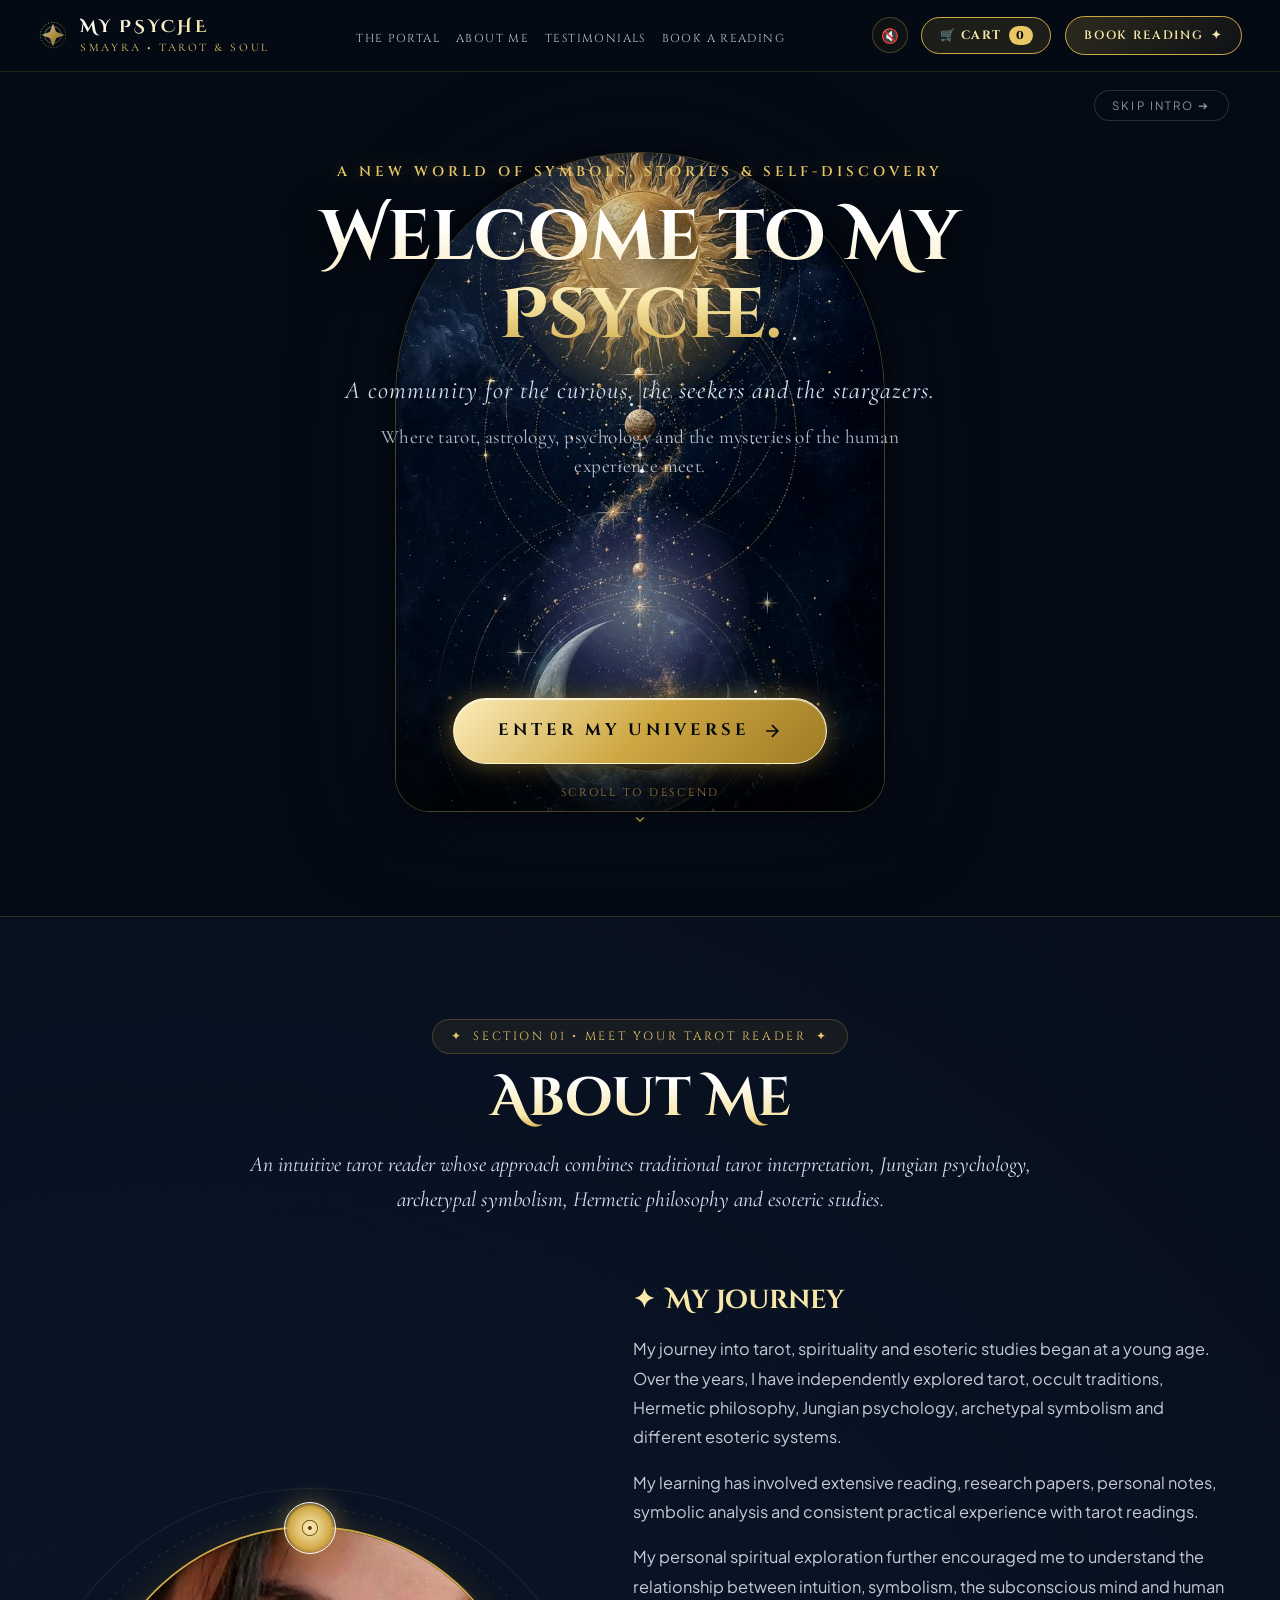
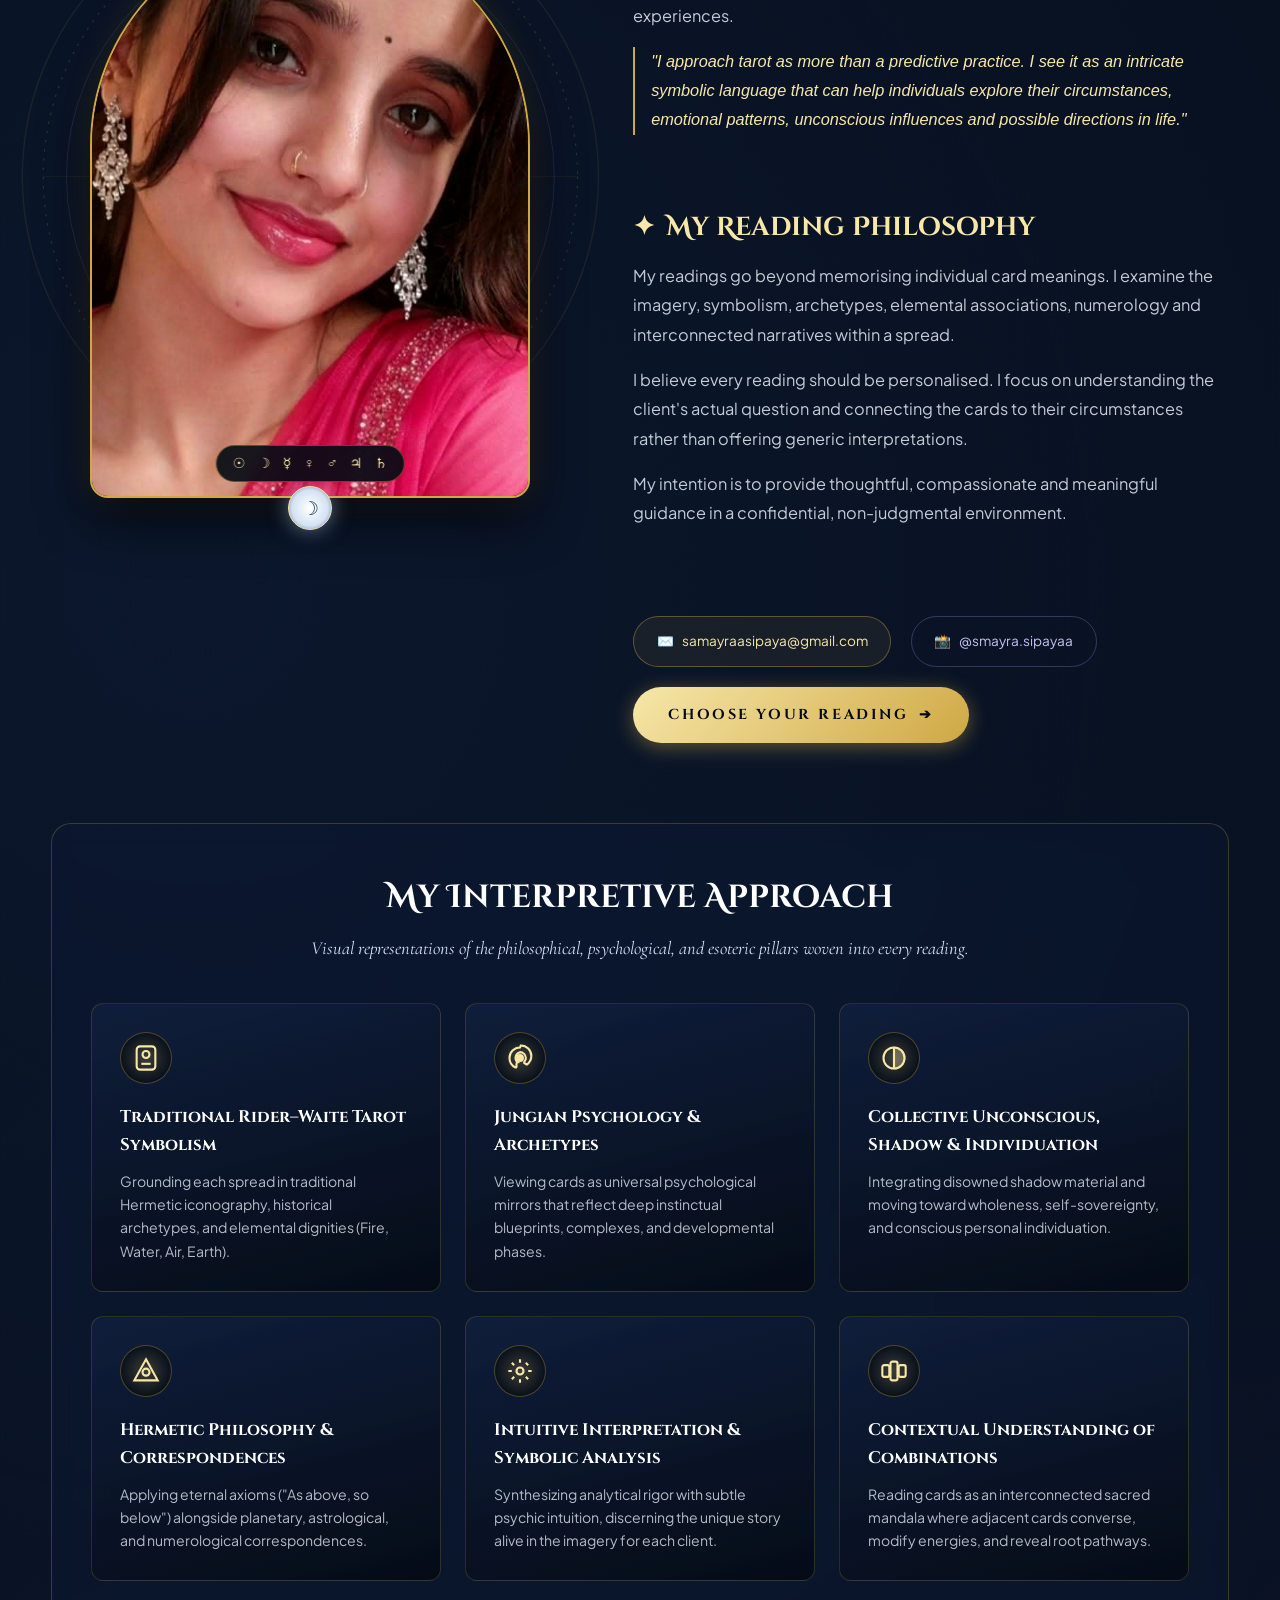
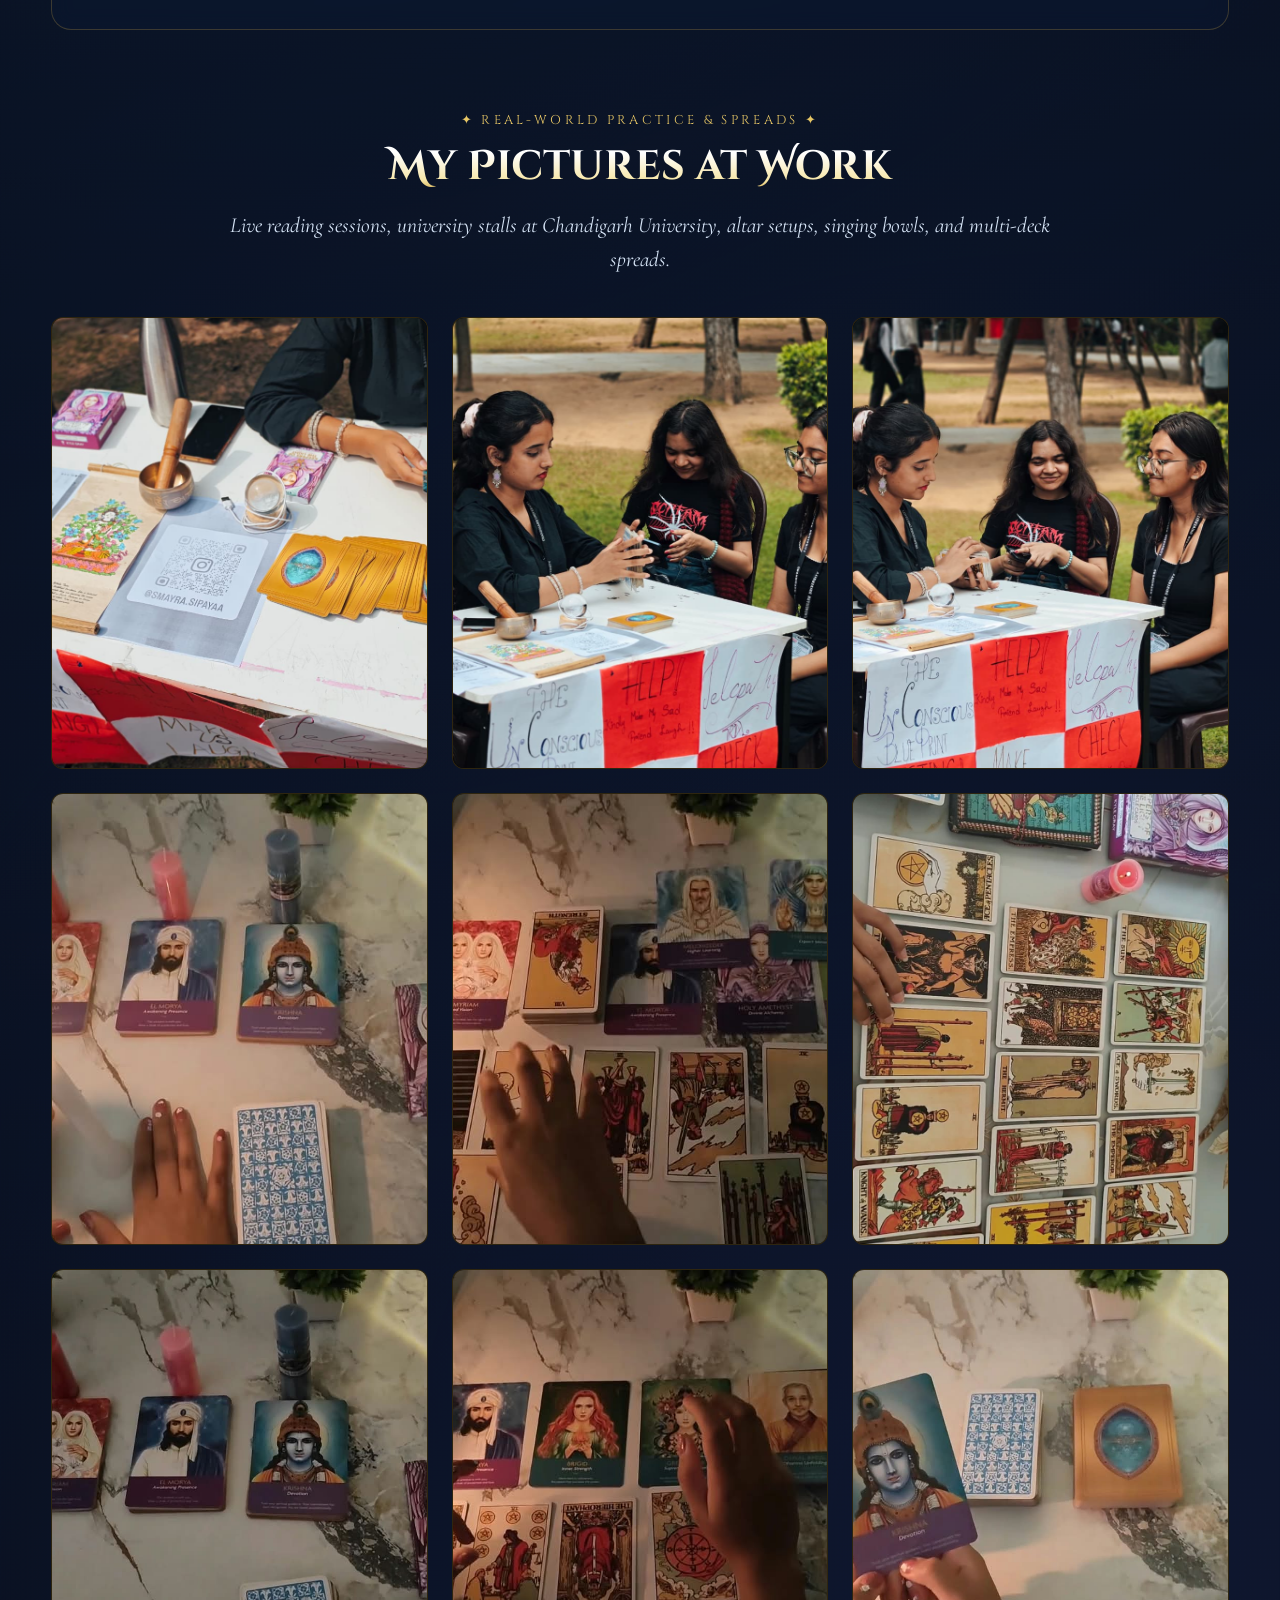
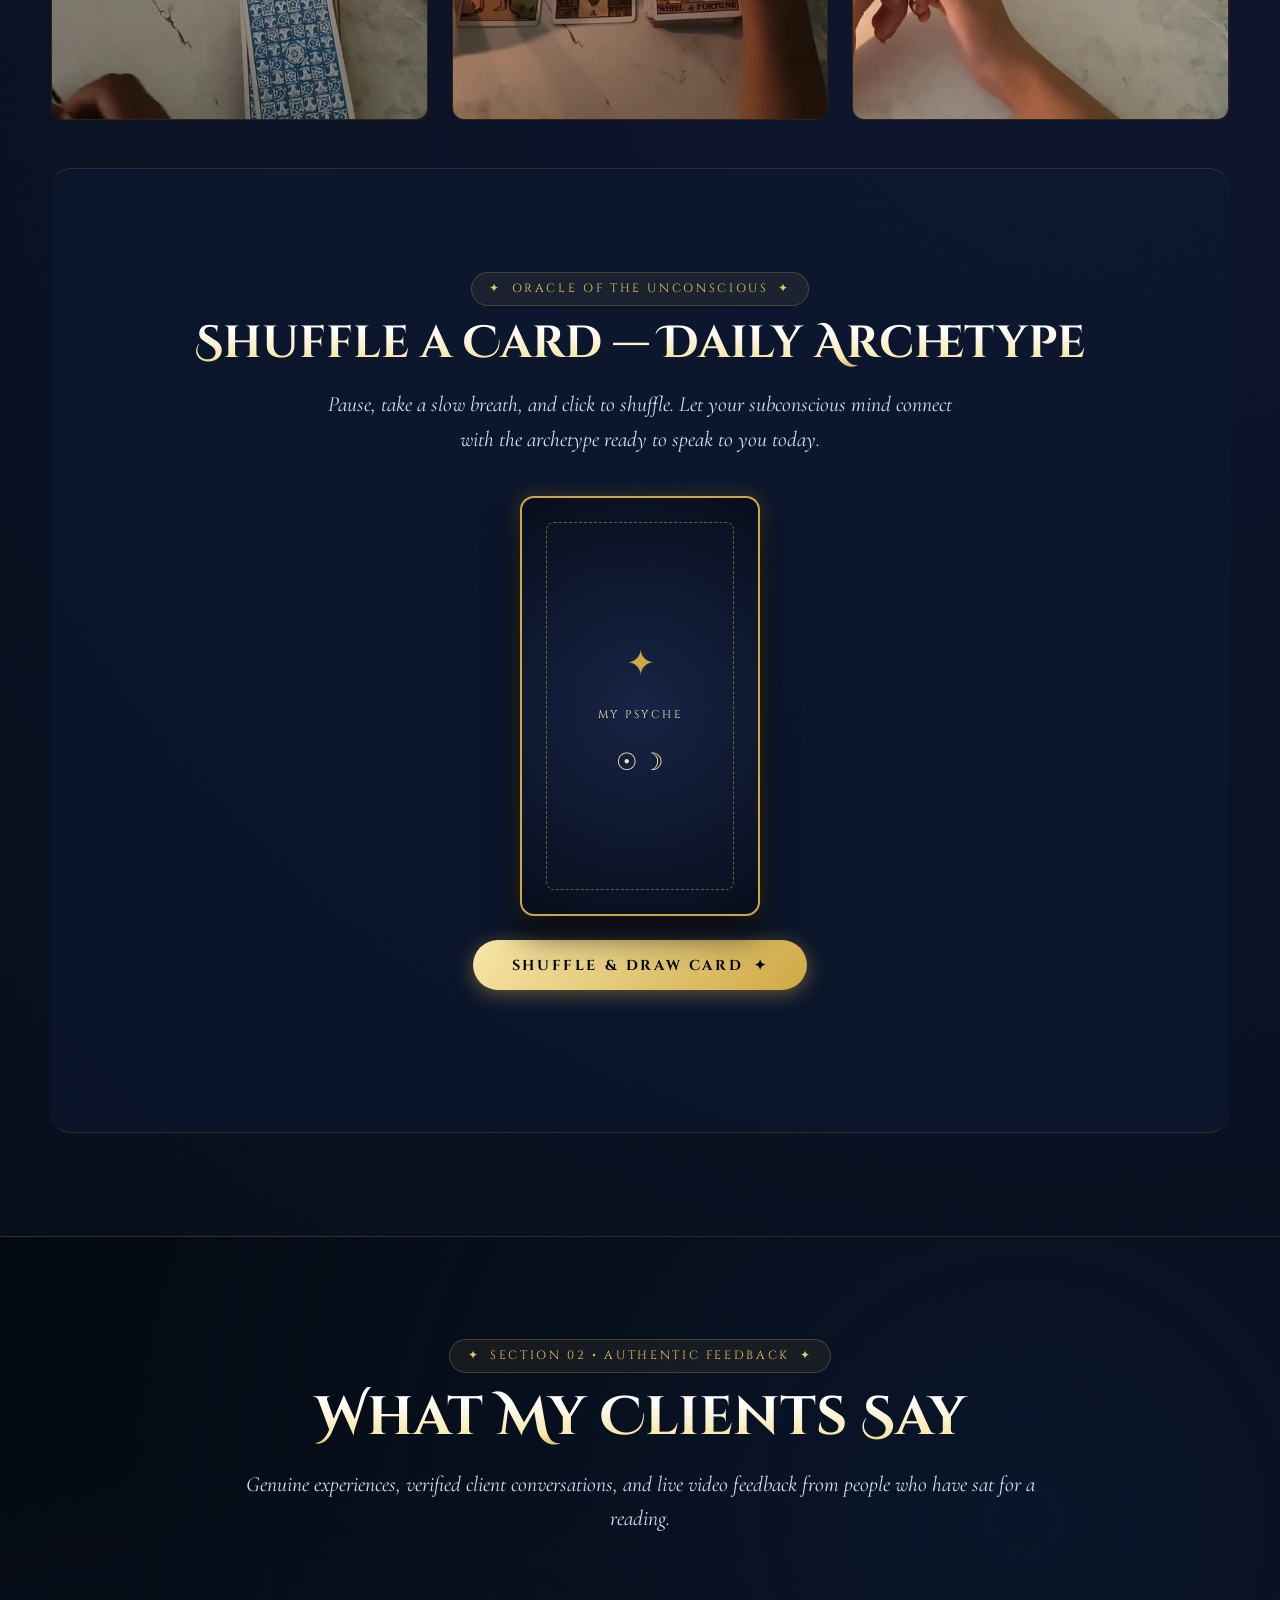
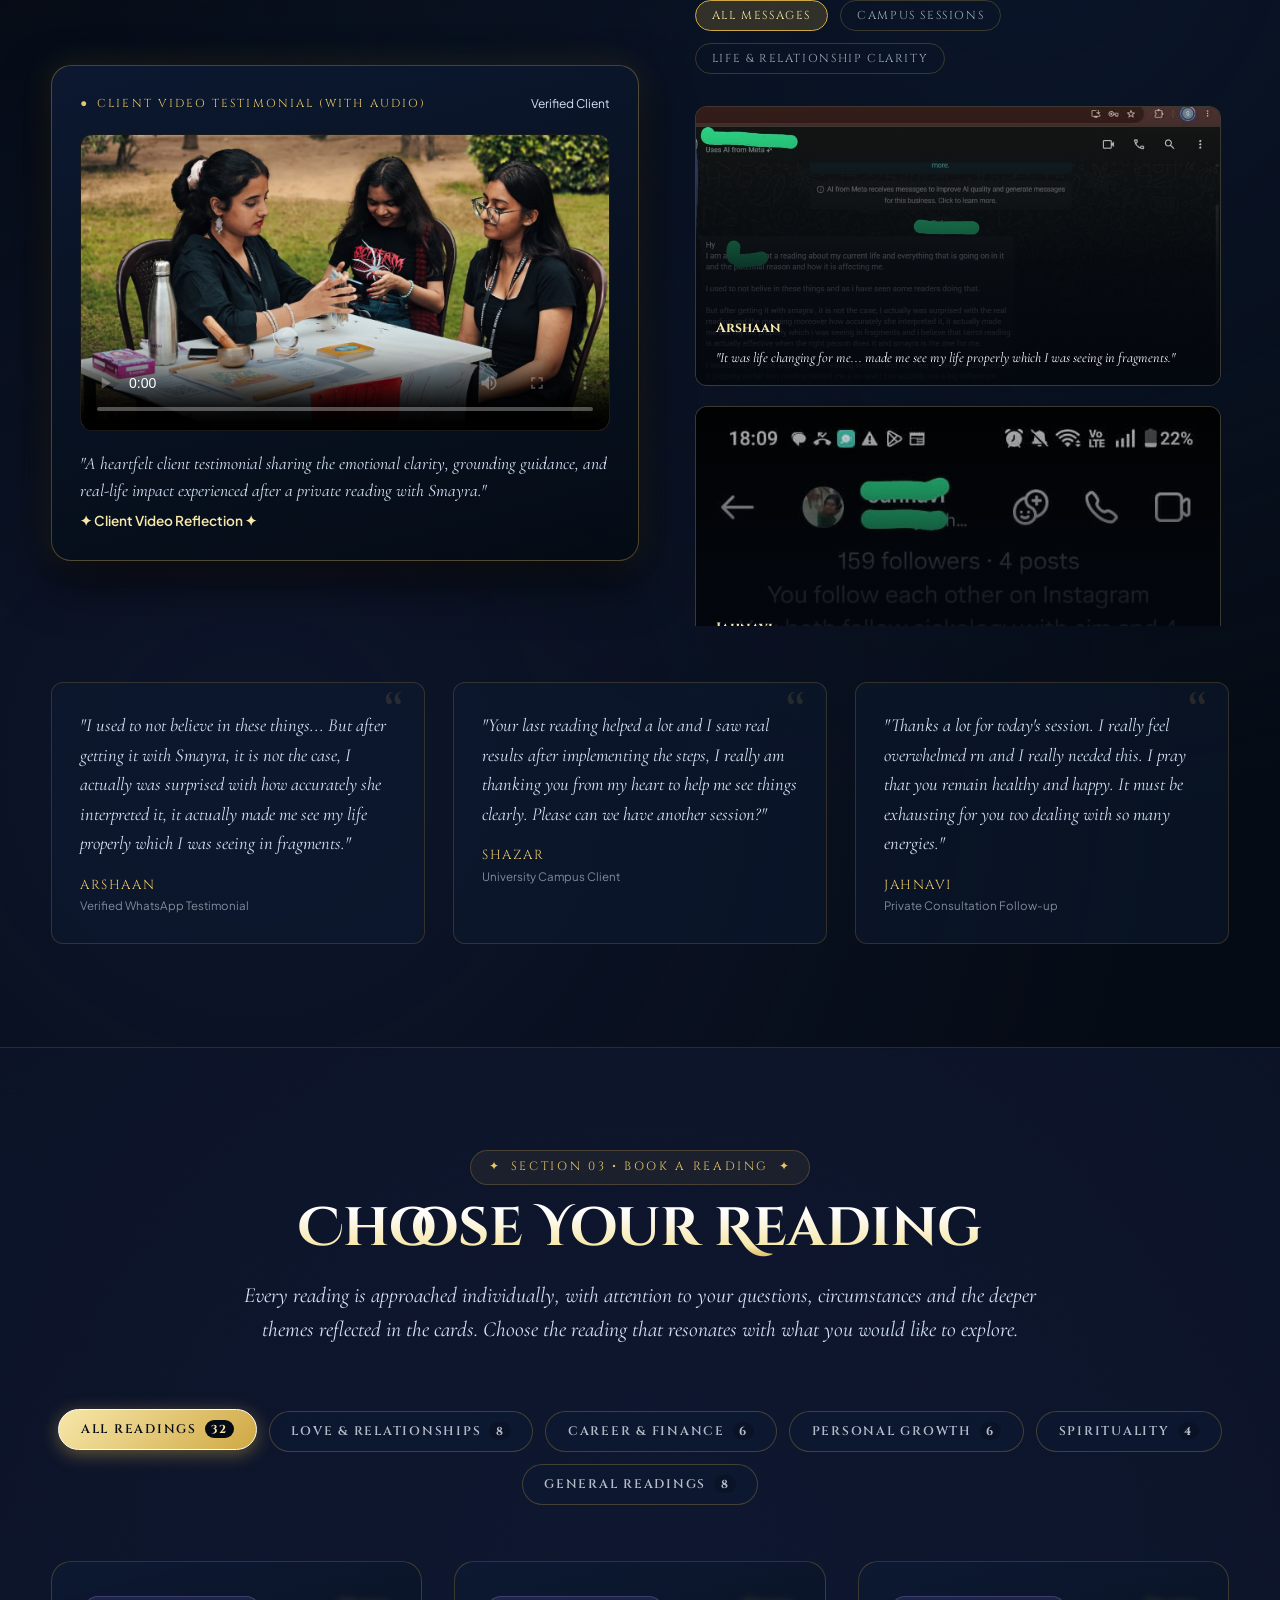
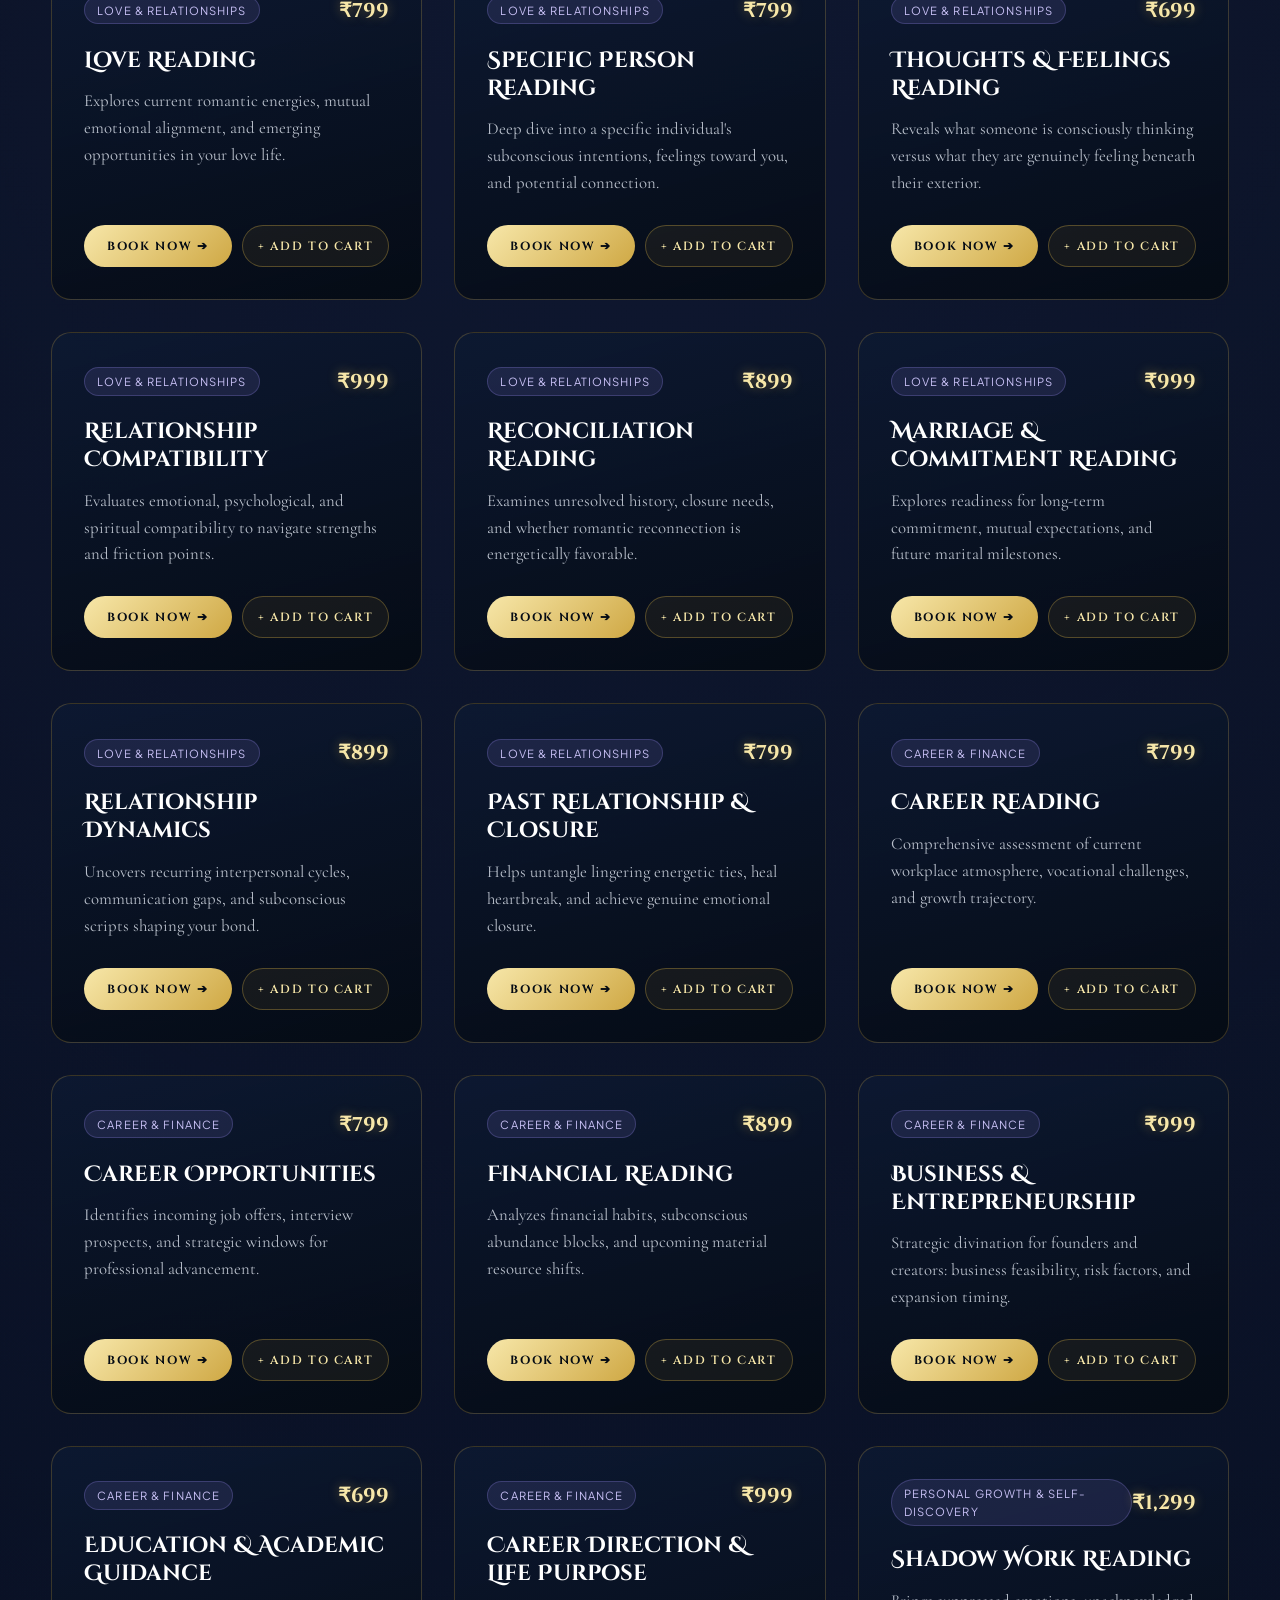
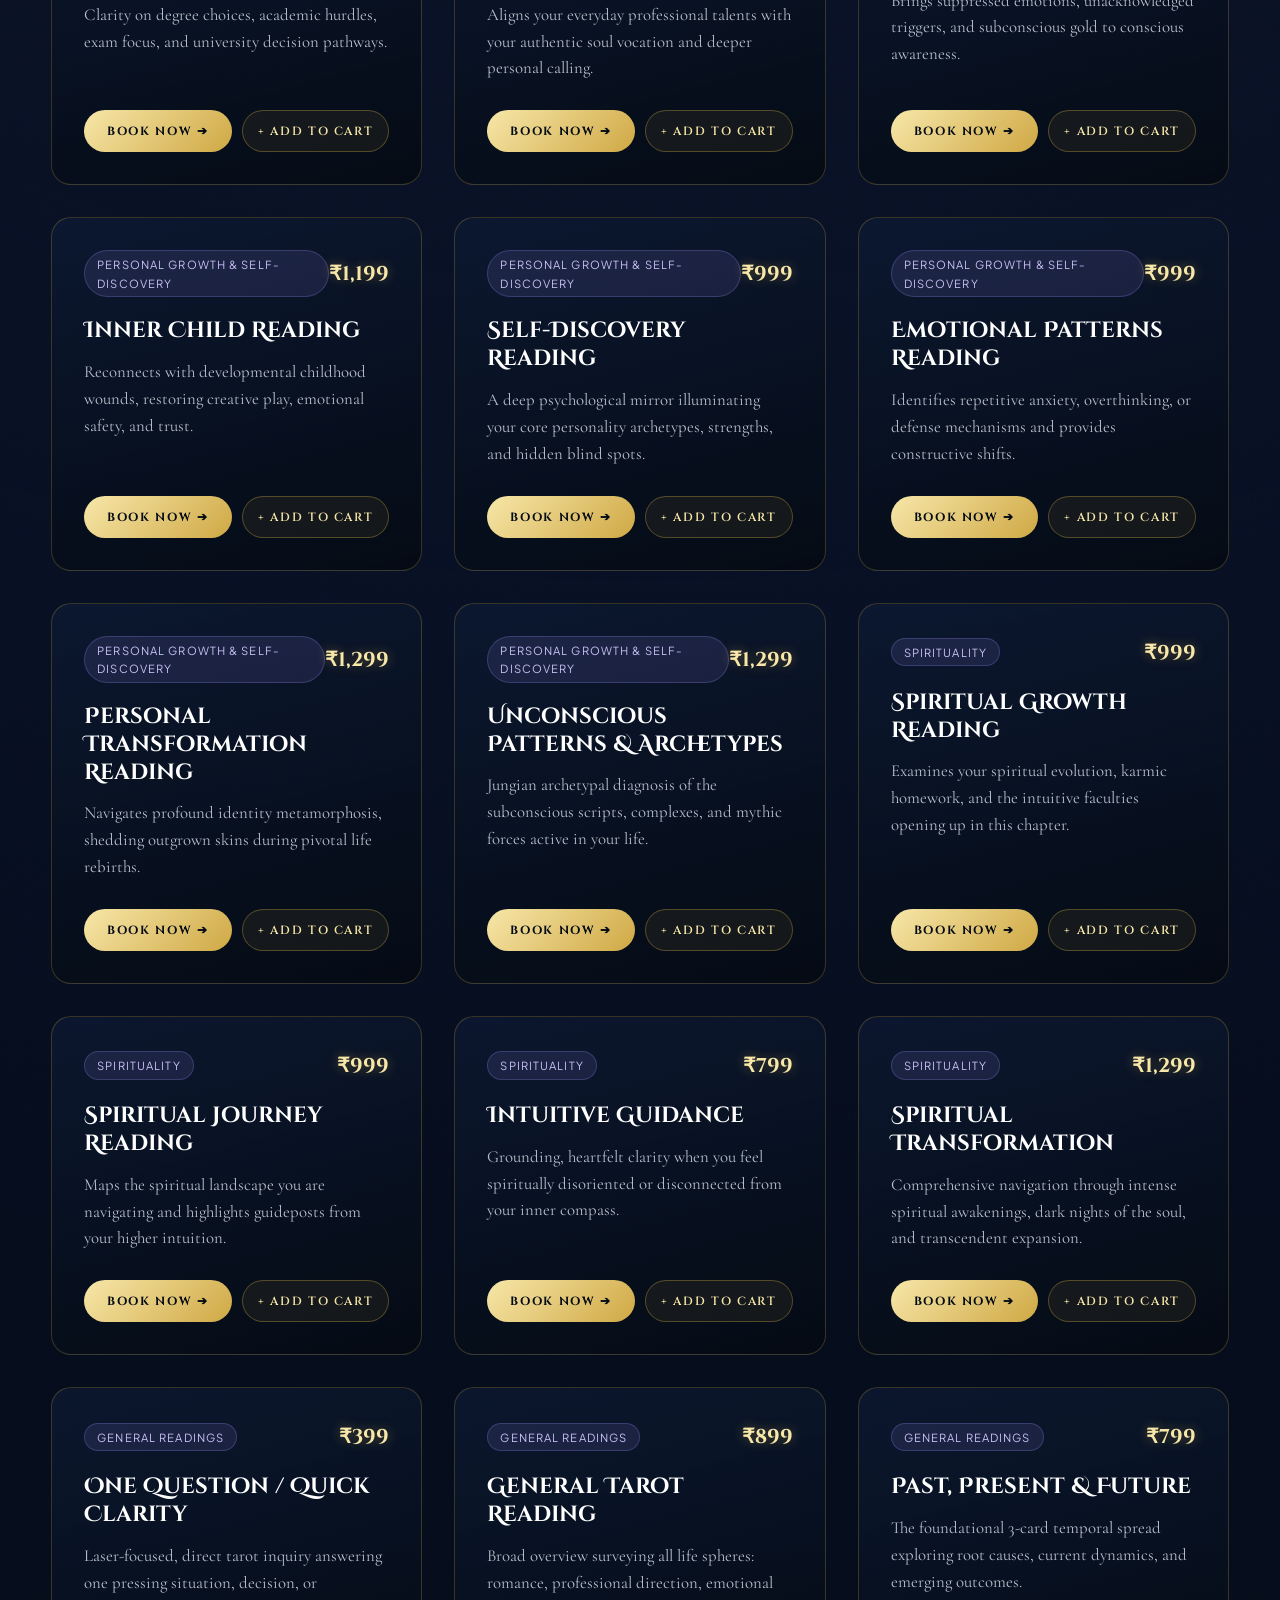
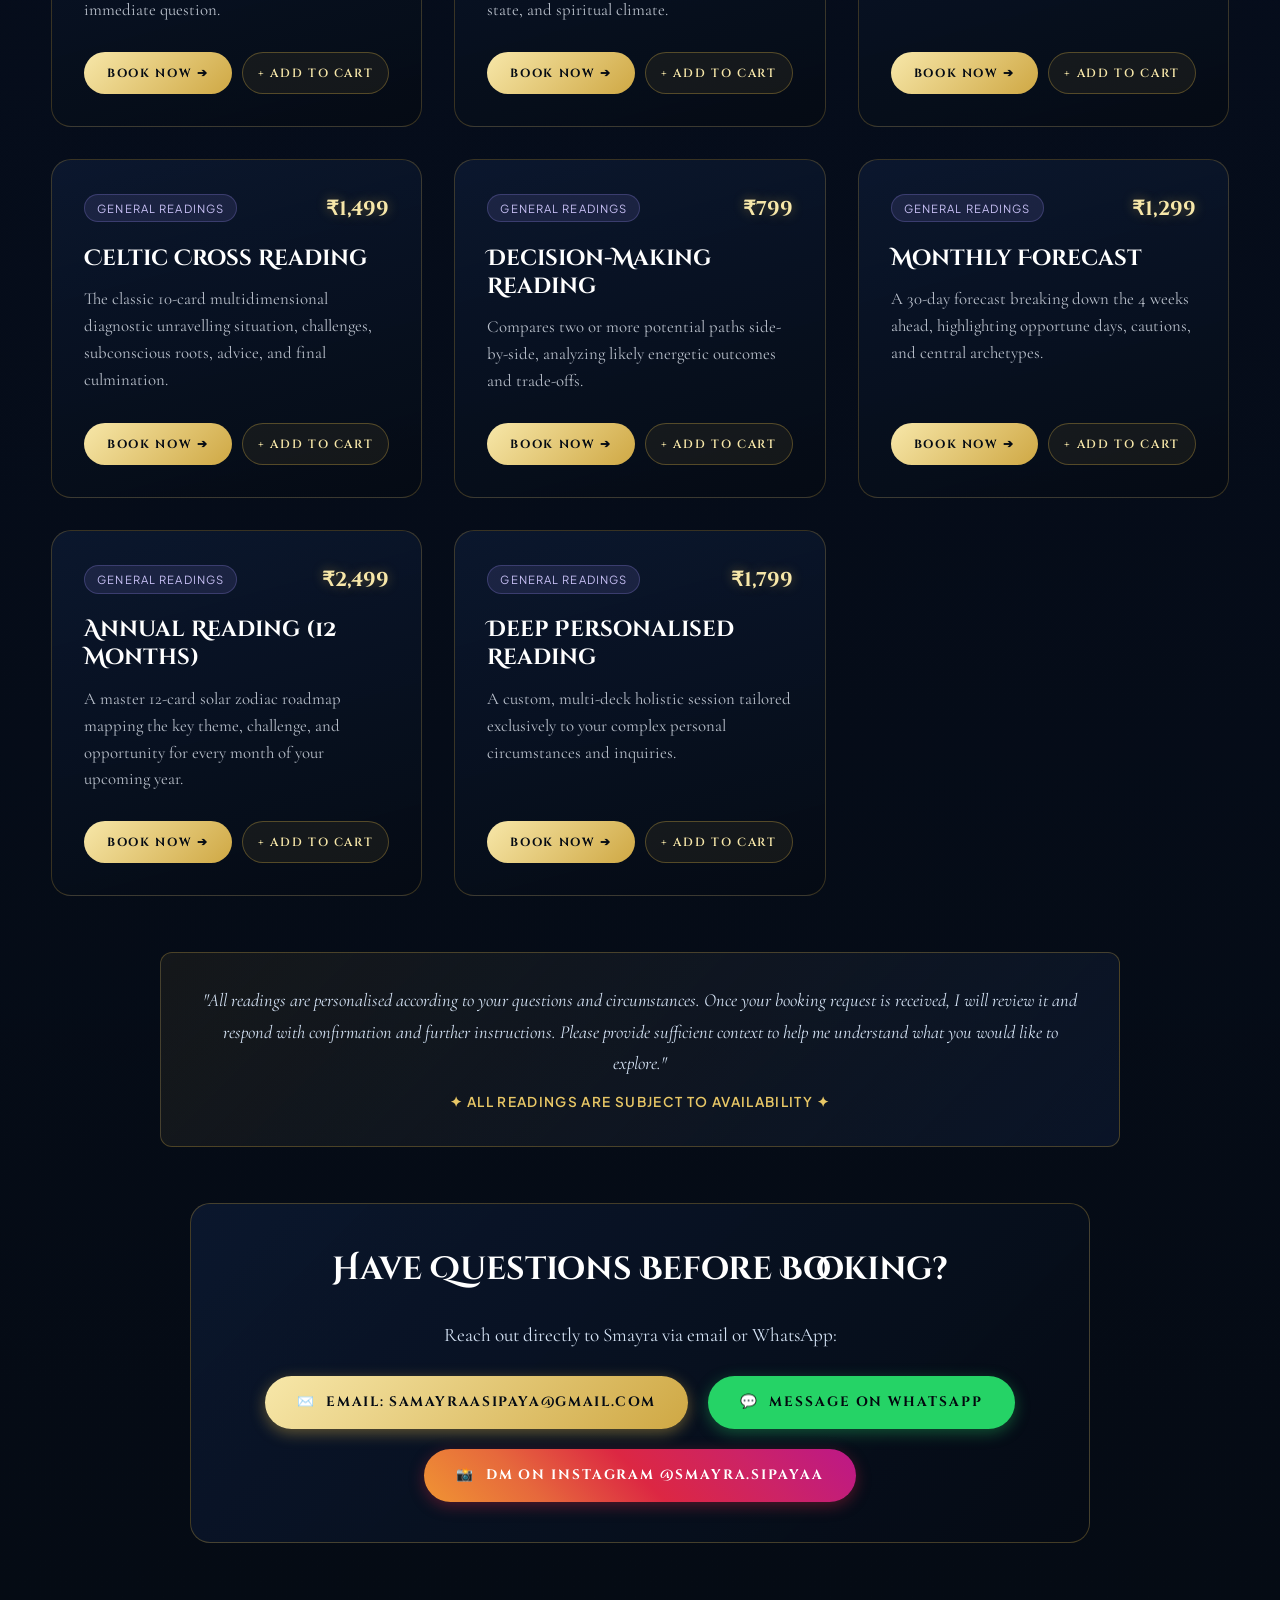
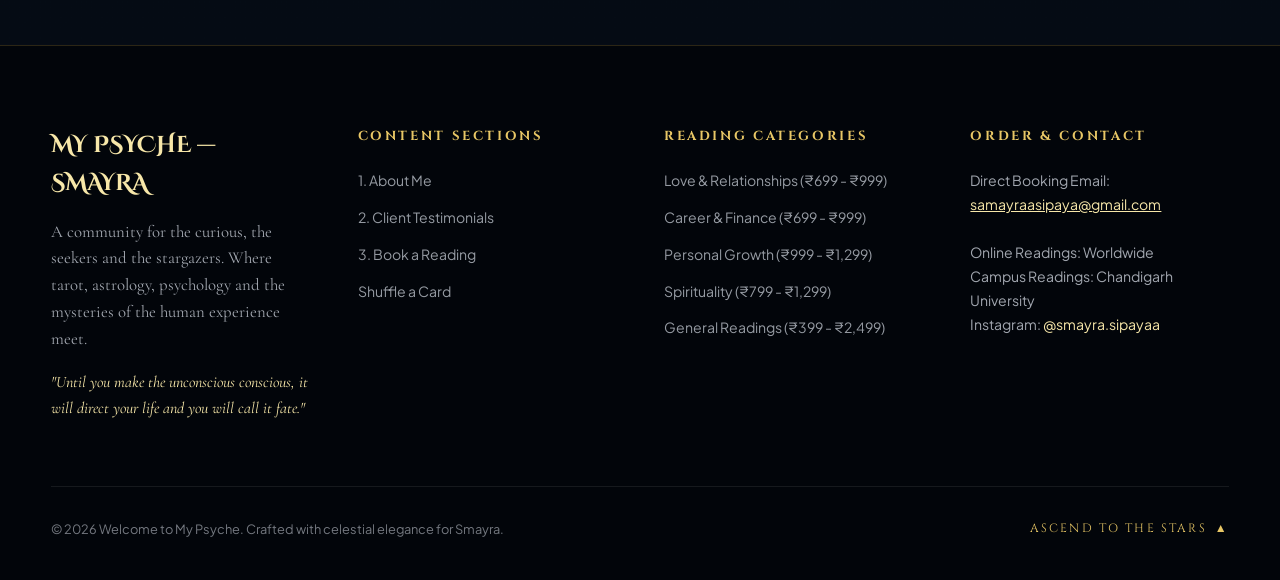
==== commit d4acbe46: "fix(mobile): optimize About Me portrait stacking, 280px testimonial screenshot cards, horizontal chi" ====
--- a/index.html
+++ b/index.html
@@ -565,6 +565,7 @@
             <div class="video-player-wrap">
               <video 
                 controls 
+                playsinline
                 preload="metadata"
                 poster="assets/work/work2.jpeg"
                 aria-label="Client video testimonial with audio for Smayra's tarot reading"
--- a/css/style.css
+++ b/css/style.css
@@ -1589,6 +1589,9 @@
   background: rgba(13, 26, 51, 0.6);
   cursor: pointer;
   transition: all var(--transition-normal);
+  height: 280px;
+  min-height: 280px;
+  display: block;
 }
 
 .screenshot-card:hover {
@@ -1599,19 +1602,39 @@
 
 .screenshot-img-thumb {
   width: 100%;
-  height: 240px;
+  height: 100%;
   object-fit: cover;
   object-position: top center;
+  display: block;
 }
 
 .screenshot-card-overlay {
   position: absolute;
   inset: 0;
-  background: linear-gradient(to top, rgba(3, 7, 14, 0.98) 0%, rgba(3, 7, 14, 0.8) 45%, rgba(5, 11, 20, 0.05) 100%);
+  background: linear-gradient(to top, rgba(3, 7, 14, 0.98) 0%, rgba(3, 7, 14, 0.82) 42%, rgba(5, 11, 20, 0.08) 100%);
   display: flex;
   flex-direction: column;
   justify-content: flex-end;
-  padding: 1rem 1.15rem;
+  padding: 1.15rem 1.25rem;
+}
+
+.ss-client-name {
+  font-family: var(--font-serif);
+  font-size: 0.92rem;
+  font-weight: 700;
+  color: var(--color-gold-light);
+  margin-bottom: 0.35rem;
+}
+
+.ss-client-quote {
+  font-family: var(--font-sans);
+  font-size: 0.8rem;
+  line-height: 1.45;
+  color: rgba(229, 235, 245, 0.92);
+  display: -webkit-box;
+  -webkit-line-clamp: 3;
+  -webkit-box-orient: vertical;
+  overflow: hidden;
 }
 
 .ss-client-name {
@@ -3290,11 +3313,225 @@
   pointer-events: auto;
 }
 
+/* ==========================================================================
+   COMPREHENSIVE MOBILE RESPONSIVENESS & COHERENCE
+   ========================================================================== */
+
+@media (max-width: 900px) {
+  .about-intro-split {
+    grid-template-columns: 1fr;
+    gap: 3rem;
+  }
+
+  .practitioner-portrait-col {
+    width: 100%;
+    display: flex;
+    justify-content: center;
+    margin-bottom: 1.5rem;
+  }
+
+  .editorial-portrait-frame {
+    width: min(85vw, 320px);
+    max-width: 320px;
+    min-width: 260px;
+    margin: 0 auto;
+  }
+
+  .portrait-inner-arch {
+    width: 240px;
+    height: 315px;
+  }
+
+  .portrait-celestial-chart {
+    width: 310px;
+    height: 380px;
+  }
+
+  .practitioner-planetary-bar {
+    justify-content: center;
+    margin: 1.25rem auto 0;
+  }
+
+  .narrative-block {
+    text-align: left;
+    max-width: 640px;
+    margin: 0 auto 2.5rem;
+  }
+}
+
+@media (max-width: 768px) {
+  /* Horizontally Swipeable Category Pills */
+  .reading-category-nav {
+    display: flex;
+    flex-wrap: nowrap;
+    justify-content: flex-start;
+    overflow-x: auto;
+    -webkit-overflow-scrolling: touch;
+    scroll-snap-type: x mandatory;
+    gap: 0.6rem;
+    padding: 0.5rem 1rem 1.25rem 1rem;
+    margin: 0 -1rem 2rem -1rem;
+    scrollbar-width: none;
+  }
+
+  .reading-category-nav::-webkit-scrollbar {
+    display: none;
+  }
+
+  .category-tab-pill {
+    flex: 0 0 auto;
+    scroll-snap-align: start;
+    white-space: nowrap;
+    padding: 0.65rem 1.15rem;
+    font-size: 0.75rem;
+    min-height: 44px;
+    display: inline-flex;
+    align-items: center;
+  }
+
+  /* Cart Drawer Mobile Optimizations */
+  .cart-drawer {
+    width: 100%;
+    max-width: 100vw;
+  }
+
+  .cart-drawer-header {
+    padding: 1.15rem 1.25rem;
+  }
+
+  .cart-drawer-body {
+    padding: 1.25rem 1.25rem 8.5rem 1.25rem;
+  }
+
+  /* Prevent iOS Safari Auto-Zoom by ensuring font-size >= 16px */
+  .cart-form-input,
+  .cart-form-select,
+  .cart-form-textarea {
+    font-size: 16px !important;
+    min-height: 44px;
+  }
+
+  .cart-form-textarea {
+    min-height: 76px;
+  }
+
+  .cart-drawer-footer {
+    padding: 1rem 1.25rem 1.5rem 1.25rem;
+    background: rgba(4, 9, 18, 0.98);
+    backdrop-filter: blur(16px);
+    -webkit-backdrop-filter: blur(16px);
+    border-top: 1px solid rgba(207, 168, 68, 0.3);
+    box-shadow: 0 -12px 30px rgba(0, 0, 0, 0.85);
+  }
+
+  .cart-checkout-email-btn {
+    min-height: 48px;
+    font-size: 0.82rem;
+  }
+
+  .cart-copy-details-btn {
+    min-height: 42px;
+  }
+}
+
 @media (max-width: 640px) {
+  /* Testimonials Mobile Polish */
+  .testimonials-showcase-grid {
+    gap: 2rem;
+  }
+
+  .video-testimonial-card {
+    padding: 1.25rem;
+  }
+
+  .video-header-bar {
+    flex-direction: column;
+    align-items: flex-start;
+    gap: 0.4rem;
+  }
+
+  .testimonial-tabs-bar {
+    display: flex;
+    flex-wrap: nowrap;
+    overflow-x: auto;
+    -webkit-overflow-scrolling: touch;
+    gap: 0.5rem;
+    padding-bottom: 0.5rem;
+    margin-bottom: 1.5rem;
+    scrollbar-width: none;
+  }
+
+  .testimonial-tabs-bar::-webkit-scrollbar {
+    display: none;
+  }
+
+  .test-tab-btn {
+    flex: 0 0 auto;
+    white-space: nowrap;
+    min-height: 42px;
+    padding: 0.55rem 1rem;
+    font-size: 0.74rem;
+  }
+
+  /* Reading Service Cards Mobile Layout */
+  .reading-service-card {
+    padding: 1.35rem 1.15rem;
+  }
+
+  .service-card-header {
+    flex-direction: column;
+    align-items: flex-start;
+    gap: 0.5rem;
+  }
+
+  .service-price-tag {
+    align-self: flex-start;
+  }
+
   .service-card-actions {
     grid-template-columns: 1fr;
-  }
-  .cart-drawer {
+    gap: 0.55rem;
+  }
+
+  .service-card-actions .card-action-btn {
+    min-height: 44px;
+    justify-content: center;
+    font-size: 0.76rem;
+  }
+
+  /* Approach Cards & Work Gallery */
+  .approach-cards-grid {
+    grid-template-columns: 1fr;
+    gap: 1rem;
+  }
+
+  .approach-card {
+    padding: 1.35rem 1.15rem;
+  }
+
+  .work-gallery-grid {
+    grid-template-columns: repeat(auto-fill, minmax(240px, 1fr));
+    gap: 1rem;
+  }
+}
+
+@media (max-width: 480px) {
+  .cart-toast {
+    left: 1rem;
+    right: 1rem;
+    justify-content: center;
+    font-size: 0.8rem;
+  }
+
+  .skip-intro-btn {
+    padding: 0.45rem 0.85rem;
+    font-size: 0.7rem;
+  }
+
+  .enter-universe-btn {
     width: 100%;
-  }
-}
+    max-width: 290px;
+    text-align: center;
+    justify-content: center;
+  }
+}
